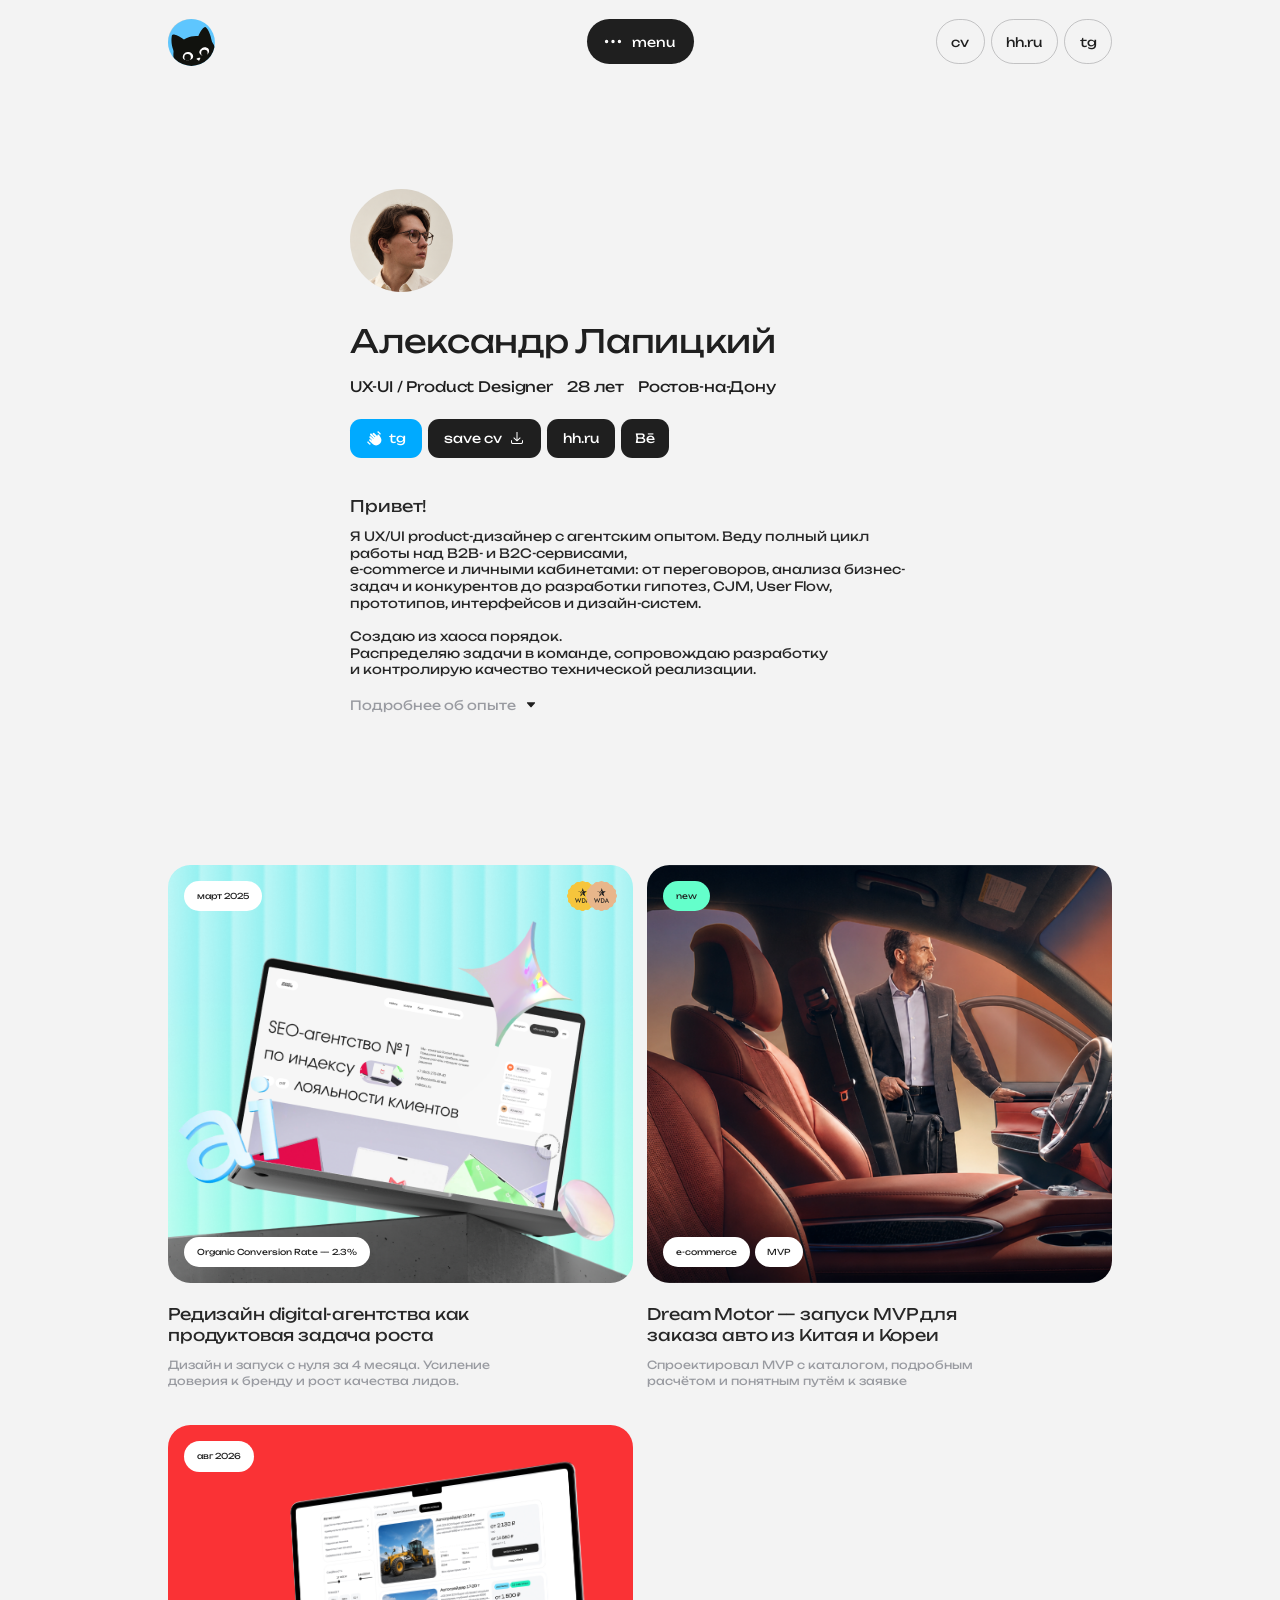
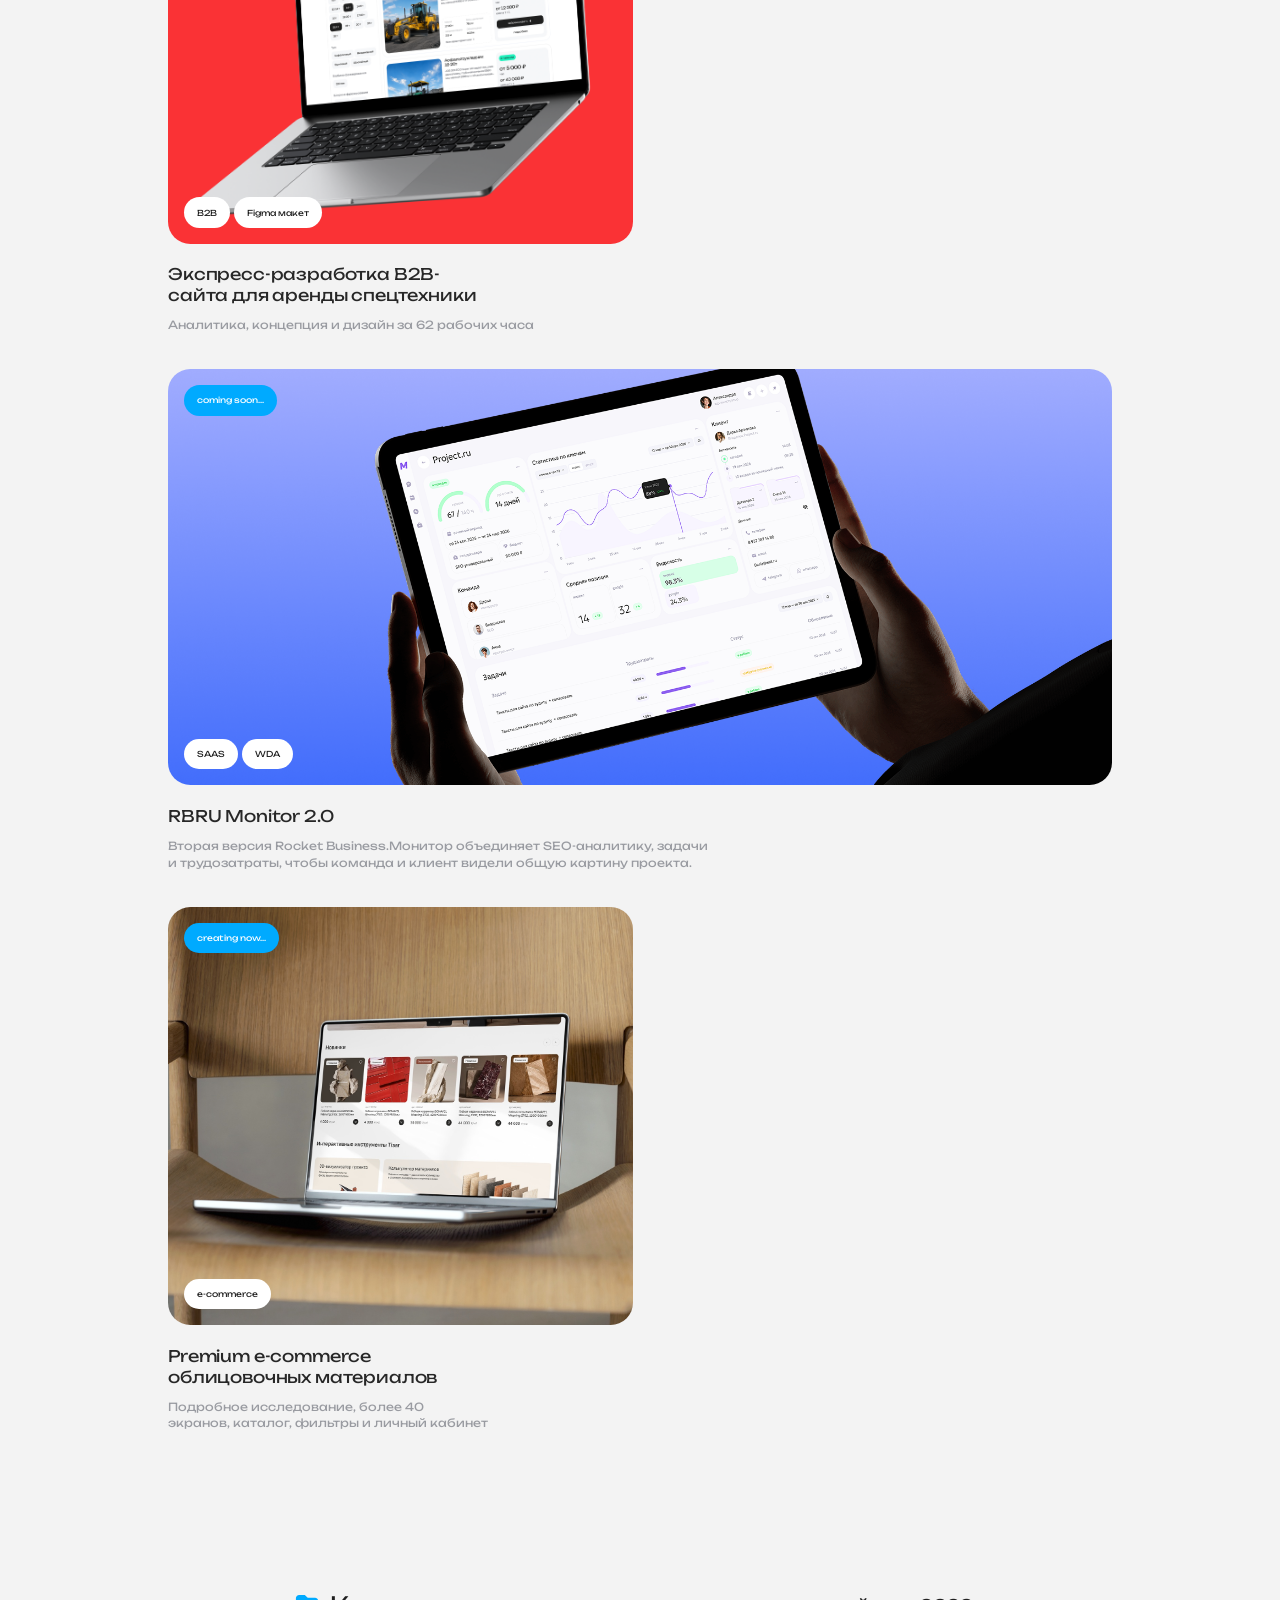
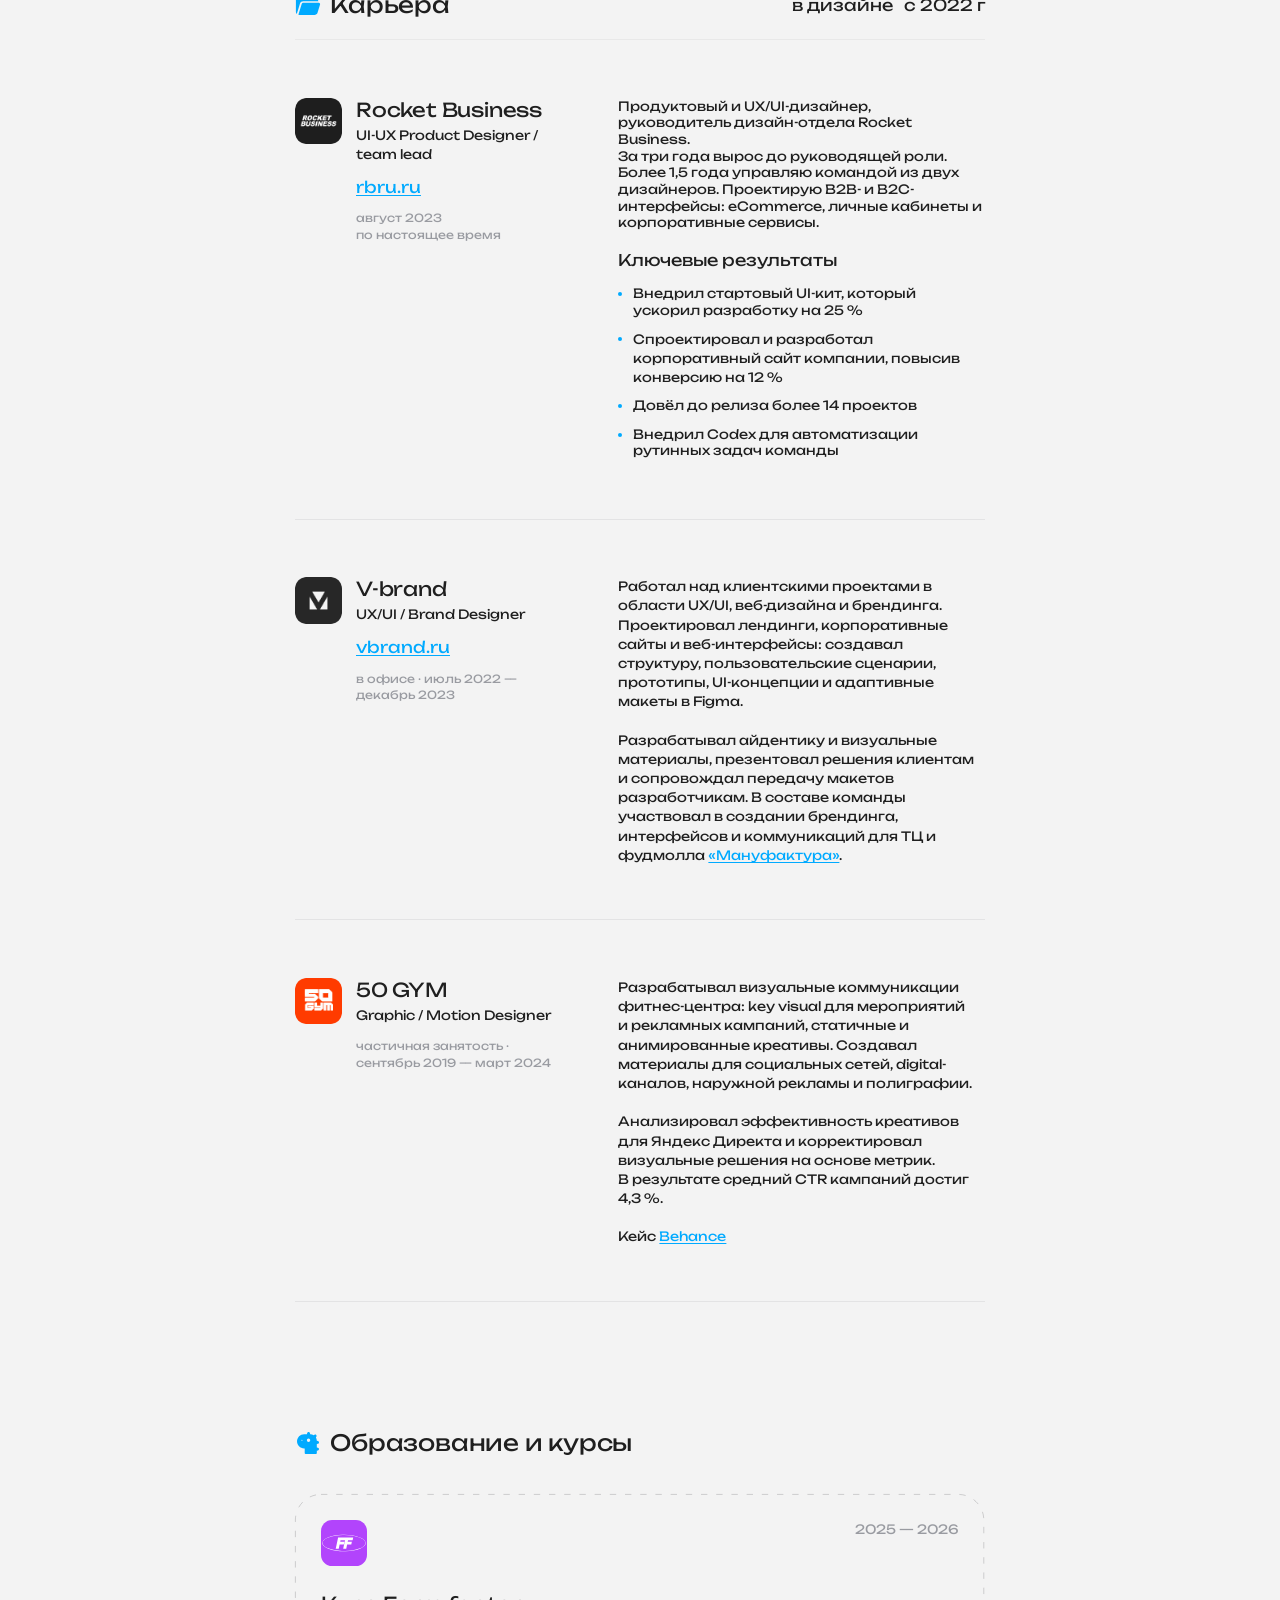
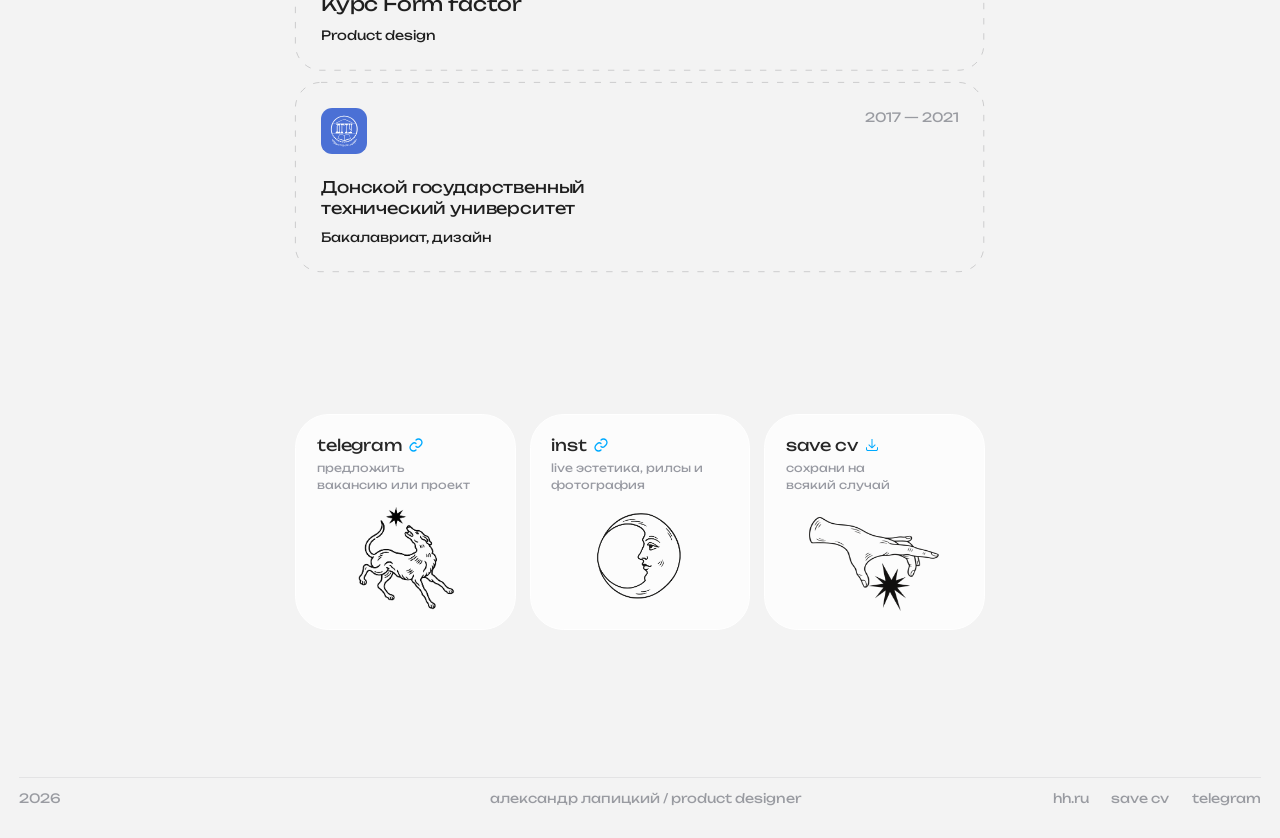
==== index.html @ 018700dd "Publish animated contact illustrations" ====
<!doctype html>
<html lang="ru">
  <head>
    <meta charset="UTF-8" />
    <meta name="viewport" content="width=device-width, initial-scale=1.0" />
    <meta name="robots" content="noindex, nofollow" />
    <link rel="icon" type="image/svg+xml" href="/favicon.svg" />
    <meta name="theme-color" content="#f3f3f3" />
    <meta name="description" content="Александр Лапицкий — UX/UI и Product Designer. Избранные проекты и опыт работы." />
    <title>Александр Лапицкий — Product Designer</title>
    <script>
      (() => {
        // Keep the desktop layout scale stable across browser chrome, display
        // scaling, window modes and navigation. Only the viewport affects it.
        const updateLayoutScale = () => {
          const viewport = window.innerWidth;
          const scale = viewport >= 390 && viewport <= 480
            ? viewport / 390
            : 1 - 0.2 * Math.max(0, Math.min(1, (viewport - 900) / 300));

          document.documentElement.style.setProperty('--portfolio-scale', scale.toFixed(4));
        };

        updateLayoutScale();
        document.addEventListener('DOMContentLoaded', updateLayoutScale, { once: true });
        window.addEventListener('load', updateLayoutScale, { once: true });
        window.addEventListener('resize', updateLayoutScale, { passive: true });
      })();
    </script>
    <script type="module" crossorigin src="/assets/index-C_48VEUi.js"></script>
    <link rel="stylesheet" crossorigin href="/assets/index-Dt4nVPrx.css">
  </head>
  <body>
    <div id="root"></div>
  </body>
</html>
---- assets/index-Dt4nVPrx.css ----
@font-face{font-family:Unbounded;src:url(/fonts/Unbounded-VariableFont_wght.ttf) format("truetype");font-style:normal;font-weight:100 900;font-display:swap}:root{font-family:Unbounded,sans-serif;color:#1f1f1f;background:#f3f3f3;font-synthesis:none;font-weight:400;--page: #f3f3f3;--ink: #1f1f1f;--muted: #999ba1;--blue: #00aaff;--mint: #64ffcb;--line: rgba(153, 155, 161, .18)}*{box-sizing:border-box}html{scroll-behavior:smooth;overflow-x:clip}body{margin:0;width:100%;min-width:320px;overflow-x:clip}#root{position:relative;z-index:1;zoom:var(--portfolio-scale, 1)}#intro-title,#projects,#experience,#education,#contacts{scroll-margin-top:112px}button,a{-webkit-tap-highlight-color:transparent}a{color:inherit}img{display:block}h1,h2,h3,h4,p{margin:0;font-weight:400}.visually-hidden{position:absolute;width:1px;height:1px;padding:0;margin:-1px;overflow:hidden;clip:rect(0,0,0,0);white-space:nowrap;border:0}.container{width:min(1296px,calc(100% - 48px));margin-inline:auto}.narrow{width:min(862px,calc(100% - 48px));margin-inline:auto}.site-header{width:min(1296px,calc(100% - 48px));height:56px;margin:24px auto 0;display:grid;grid-template-columns:1fr auto 1fr;align-items:center;position:sticky;top:24px;z-index:100}.site-header__profile{justify-self:start;position:relative;width:94px;height:56px}.site-header__avatar{display:block;width:94px;height:56px;text-decoration:none}.site-header__identity{position:absolute;top:7px;left:106px;display:flex;flex-direction:column;width:max-content;opacity:0;transform:translate(-8px);pointer-events:none;transition:opacity .28s ease,transform .36s cubic-bezier(.22,1,.36,1)}.site-header__identity span{color:var(--muted);font-size:14px;line-height:1.5}.site-header__identity strong{font-size:16px;font-weight:400;line-height:1.48}.site-header__profile--open .site-header__identity{opacity:1;transform:translate(0);pointer-events:auto}.site-header--scrolled .site-header__identity{opacity:0;transform:translate(-8px);pointer-events:none}.site-header__profile--open .site-header__identity:before{content:"";position:absolute;inset:0 auto 0 -14px;width:14px}.site-header__avatar .avatar-pair__portrait{transform-origin:center;transition:transform .46s cubic-bezier(.22,1,.36,1)}.site-header__avatar .avatar-pair__mascot{z-index:1;transition:transform .46s cubic-bezier(.22,1,.36,1)}.site-header--scrolled .site-header__avatar .avatar-pair__portrait{transform:scale(.84)}@media(min-width:701px){.site-header__profile--open .avatar-pair__portrait{transform:translate(98px)}.site-header--scrolled .site-header__profile--open .avatar-pair__portrait{transform:translate(98px) scale(1)}}.avatar-pair{width:236px;height:142px;position:relative;flex:none}.avatar-pair__portrait,.avatar-pair__mascot{display:block;width:142px;height:142px;position:absolute;top:0;overflow:hidden;border-radius:50%}.avatar-pair__portrait{left:0;background:transparent}.avatar-pair__portrait img{position:absolute;inset:0;display:block;width:100%;height:100%;object-fit:cover;object-position:center 35%}.avatar-pair__mascot{left:94px;background:#5ec6fe}.avatar-pair__cat{position:absolute;width:147px;height:153px;left:-3px;top:6px;animation:cat-rise .9s cubic-bezier(.18,.72,.2,1) both}.avatar-pair--small .avatar-pair__cat{animation-duration:.7s}.mascot__pupil{transform:translate(var(--gaze-x, 0px),var(--gaze-y, 0px))}.mascot__head{transform-box:view-box;transform-origin:50% 78%;transform:translate(var(--head-x, 0px),var(--head-y, 0px)) rotate(var(--head-angle, 0deg))}@keyframes cat-rise{0%{transform:translateY(110%)}to{transform:translateY(0)}}.avatar-pair--small{width:272px;height:160px;transform:scale(.35);transform-origin:left top}.avatar-pair--small .avatar-pair__portrait{width:160px;height:160px}.avatar-pair--small .avatar-pair__portrait img{width:199.42%;height:auto;max-width:none;inset:-12.06% auto auto -46.8%;object-fit:initial}.avatar-pair--small .avatar-pair__mascot{width:168px;height:168px;left:0}.avatar-pair--small .avatar-pair__cat{width:178px;height:185px;left:-4px;top:0}.site-menu{--menu-height-delay: .17s;--menu-height-duration: .43s;position:absolute;top:0;left:calc(50% - 66px);width:var(--menu-width, 133px);height:56px;overflow:hidden;border-radius:28px;background:var(--ink);z-index:2;transition:left .54s cubic-bezier(.4,0,.2,1),width .54s cubic-bezier(.4,0,.2,1),height var(--menu-height-duration) cubic-bezier(.4,0,.2,1) var(--menu-height-delay),border-radius .54s cubic-bezier(.4,0,.2,1)}.click-confetti{position:fixed;inset:0;z-index:1000;overflow:hidden;pointer-events:none}.click-confetti__side{position:absolute;top:0;width:75vh;height:100vh}.click-confetti__side--left{left:-24vh}.click-confetti__side--right{right:-24vh;transform:scaleX(-1)}.click-confetti svg{display:block;width:100%;height:100%;overflow:visible}.site-menu--scrolled:not(.site-menu--open){left:calc(50% - 66px)}.site-menu--open{--menu-height-delay: 0ms;--menu-height-duration: .54s;left:calc(50% - 66px);width:200px;height:261px;border-radius:29px}@media(hover:hover){.site-menu:not(.site-menu--open):hover .site-menu__dots{transform:scale(1.06)}}.site-menu__trigger{height:56px;width:125px;display:flex;align-items:center;justify-content:flex-start;gap:10px;padding:0 18px;border:0;border-radius:inherit;background:transparent;color:#fff;cursor:pointer;font-family:inherit;font-size:16px;line-height:1.48;white-space:nowrap}.site-menu__label{transform:translateY(1px)}.site-menu__mobile-cat{display:none}.site-menu__trigger:focus-visible{outline:2px solid var(--blue);outline-offset:-4px}.site-menu--open .site-menu__trigger:focus-visible{outline:none}.site-menu--open .site-menu__trigger:focus-visible .site-menu__icon{outline:2px solid var(--blue);outline-offset:4px;border-radius:50%}.site-menu__icon{position:relative;width:28px;height:28px;display:grid;place-items:center;flex:none}.site-menu__icon img{position:absolute;transition:opacity .22s ease,transform .36s cubic-bezier(.22,1,.36,1)}.site-menu__dots{width:28px;height:28px}.site-menu__dots--mobile{display:none}.site-menu__close{opacity:0;transform:rotate(-90deg) scale(.5)}.site-menu--open .site-menu__dots{opacity:0;transform:rotate(90deg) scale(.5)}.site-menu--open .site-menu__close{opacity:1;transform:rotate(0) scale(1)}.site-menu--open .site-menu__trigger{width:100%;padding-left:19px}.site-menu__status{position:absolute;top:28px;left:var(--drop-left, 125px);width:var(--drop-width, 1px);height:var(--drop-height, 1px);display:flex;align-items:center;padding:0;overflow:hidden;border:0;border-radius:999px;background:#fff;color:var(--ink);font-family:inherit;font-size:14px;line-height:1.5;white-space:nowrap;opacity:0;transform:translateY(-50%);transition:background-color .24s ease,color .24s ease;pointer-events:none}.site-menu__status-content{position:relative;width:100%;min-width:0;height:100%;display:block;overflow:hidden;opacity:0}.site-menu__status-value{position:absolute;inset:0;display:flex;align-items:center;justify-content:center;transition:transform .42s cubic-bezier(.22,1,.36,1),opacity .25s ease}.site-menu__status-value--up{justify-content:flex-start;gap:1px;padding-left:16px;opacity:0;transform:translateY(115%);transition:transform .44s cubic-bezier(.18,1.24,.32,1),opacity .25s ease}.site-menu__status-value--up img{width:24px;height:24px}.site-menu__status-value--back{justify-content:flex-start;gap:1px;padding-left:14px;opacity:0;transform:translateY(115%);transition:transform .44s cubic-bezier(.18,1.24,.32,1),opacity .25s ease}.site-menu__status-value--back img{width:24px;height:24px;transform:rotate(-90deg)}.site-menu--scrolled .site-menu__status{cursor:pointer;pointer-events:auto}.site-menu--bottom .site-menu__status,.site-menu__status:focus-visible{background:var(--mint)}.site-menu--bottom .site-menu__status-value--percent,.site-menu__status:focus-visible .site-menu__status-value--percent{opacity:0;transform:translateY(-115%)}.site-menu--bottom .site-menu__status-value--up,.site-menu__status:focus-visible .site-menu__status-value--up{opacity:1;transform:translateY(0)}@media(hover:hover){.site-menu--scrolled .site-menu__status:hover{background:var(--mint)}.site-menu--scrolled .site-menu__status:hover .site-menu__status-value--percent{opacity:0;transform:translateY(-115%)}.site-menu--scrolled .site-menu__status:hover .site-menu__status-value--up{opacity:1;transform:translateY(0)}}.site-menu--case.site-menu--bottom:not(.site-menu--open){left:calc(50% - 101px);width:218px}.site-menu--case.site-menu--bottom .site-menu__status{width:89px}@media(min-width:701px){.site-menu--case.site-menu--bottom.site-menu--open{left:calc(50% - 101px);width:218px}}.site-menu--case.site-menu--bottom .site-menu__status-value--up,.site-menu--case.site-menu--bottom .site-menu__status:is(:hover,:focus-visible) .site-menu__status-value--up{opacity:0;transform:translateY(-115%)}.site-menu--case.site-menu--bottom .site-menu__status-value--back{opacity:1;transform:translateY(0)}.site-menu__status:focus-visible{outline:2px solid #fff;outline-offset:-4px}.site-menu__panel{position:absolute;top:64px;left:57px;right:12px;display:grid;gap:14px;color:#fff;opacity:0;transform:translateY(-8px);visibility:hidden;pointer-events:none;transition:opacity .18s ease,transform .24s cubic-bezier(.22,1,.36,1),visibility 0s linear .18s}.site-menu--open .site-menu__panel{opacity:1;transform:translateY(0);visibility:visible;pointer-events:auto;transition-duration:.32s,.44s,0s;transition-delay:.2s,.2s,0ms}.site-menu__panel a{width:100%;text-decoration:none;font-size:12px;line-height:1.4;white-space:nowrap}.site-menu__panel a:hover,.site-menu__panel a:focus-visible{text-decoration:underline;text-underline-offset:3px}.site-menu__panel .site-menu__item{position:relative}.site-menu__item:before{content:"";position:absolute;inset:-7px 0 -7px -47px}.site-menu__item>span:last-child{display:inline-block;transform:translateY(1px);transition:transform .24s cubic-bezier(.22,1,.36,1)}.site-menu__item-icon{position:absolute;top:-1px;left:-29px;width:18px;height:18px;background:var(--muted);-webkit-mask-image:var(--menu-icon);mask-image:var(--menu-icon);-webkit-mask-position:center;mask-position:center;-webkit-mask-size:18px 18px;mask-size:18px 18px;-webkit-mask-repeat:no-repeat;mask-repeat:no-repeat;transition:background-color .24s ease,transform .26s cubic-bezier(.22,1,.36,1)}.site-menu__item--about{--menu-icon: url(/assets/menu-about.svg)}.site-menu__item--projects{--menu-icon: url(/assets/menu-projects.svg)}.site-menu__item--career{--menu-icon: url(/assets/menu-career.svg)}.site-menu__item--education{--menu-icon: url(/assets/menu-education.svg)}.site-menu__item--contacts{--menu-icon: url(/assets/menu-contacts.svg)}.site-menu__panel .site-menu__item:is(:hover,:focus-visible){text-decoration:none}.site-menu__item:is(:hover,:focus-visible)>span:last-child{transform:translate(2px,1px)}.site-menu__item:is(:hover,:focus-visible) .site-menu__item-icon{background:#6cf;transform:translate(2px) scale(1.08)}.site-menu__panel .site-menu__cv{display:flex;align-items:center;gap:6px;margin-top:4px;font-size:14px;line-height:1.5}.site-menu__cv{transition:transform .24s cubic-bezier(.22,1,.36,1)}.site-menu__cv-label{transform:translateY(1px)}.site-menu__cv-icon{width:24px;height:24px;background:#fff;-webkit-mask:url(/assets/header-menu-download.svg) center / 24px 24px no-repeat;mask:url(/assets/header-menu-download.svg) center / 24px 24px no-repeat;transition:background-color .24s ease,transform .26s cubic-bezier(.22,1,.36,1)}.site-menu__panel .site-menu__cv:is(:hover,:focus-visible){text-decoration:none;transform:translateY(-2px)}.site-menu__cv:is(:hover,:focus-visible) .site-menu__cv-icon{background:#6cf;transform:scale(1.06)}.site-header--scrolled .site-header__links>*{background:#f3f3f3db;-webkit-backdrop-filter:blur(12px);backdrop-filter:blur(12px)}.site-header__links{position:absolute;top:0;right:0;display:flex;gap:8px}.site-header__links>*{height:56px;padding:1px 18px 0;display:grid;place-items:center;border:1px solid rgba(138,138,139,.46);border-radius:44px;font-size:16px;line-height:1.48;color:var(--ink);text-decoration:none}.site-header__mobile-info,.site-header__mobile-actions{display:none}.intro{margin-top:48px;padding:120px 24px}.intro__inner{width:724px;max-width:100%;margin-inline:auto}.intro__portrait{position:relative;display:block;width:128px;height:128px;overflow:hidden;border-radius:50%}.intro__portrait-link{position:relative;display:block;width:fit-content;border-radius:50%;text-decoration:none}.intro__portrait-link:focus-visible{outline:2px solid var(--blue);outline-offset:5px}.intro__portrait img{position:absolute;display:block;width:169%;height:auto;max-width:none;left:-35%;top:-5%}.intro__content{margin-top:38px}.intro__identity h1{font-size:40px;line-height:1.2;letter-spacing:-.01em;white-space:nowrap}.intro__meta{margin-top:22px;display:flex;flex-wrap:wrap;gap:18px;font-size:18px;line-height:1.3;letter-spacing:-.01em}.social-buttons{margin-top:28px;display:flex;align-items:center;gap:8px}.social-button{--cat-cutout-color: var(--ink);height:48px;padding:0 20px;display:inline-flex;align-items:center;justify-content:center;gap:8px;border-radius:14px;background:var(--ink);color:#fff;text-decoration:none;font-size:16px;line-height:1.48}.social-button img{width:20px;height:20px}.social-button--blue{--cat-cutout-color: var(--blue);background:var(--blue);color:#fff}.social-button--mascot{position:relative;isolation:isolate;border:0;font-family:inherit;cursor:pointer}.social-button__content{display:inline-flex;align-items:center;justify-content:center;gap:8px}.social-button__download-icon{display:block;width:20px;height:20px;flex:none;background-color:#fff;-webkit-mask:url(/assets/bc88c.svg) center / contain no-repeat;mask:url(/assets/bc88c.svg) center / contain no-repeat;transition:background-color .22s ease,transform .26s cubic-bezier(.22,1,.36,1)}.social-button--cv:is(:hover,:focus-visible) .social-button__download-icon{background-color:var(--blue)}.download-button{--cv-progress: 0;--cv-wave: 6px;--cv-width: 180px;--cv-height: 48px;position:relative;isolation:isolate;overflow:hidden;white-space:nowrap}.download-button--downloading{--cat-cutout-color: var(--blue);background:var(--blue)}.download-button--downloading:before{content:"";position:absolute;inset:-1px;z-index:0;border-radius:inherit;background:var(--ink);clip-path:inset(0 0 0 calc(var(--cv-progress) * 100%));pointer-events:none}.download-button:focus{outline:none}.download-button:focus-visible:not(.download-button--downloading){outline:2px solid var(--blue);outline-offset:3px}.download-button__label{position:relative;z-index:1;display:inline-flex;align-items:center;gap:8px}.download-button__clip{position:absolute;inset:-1px;z-index:2;overflow:hidden;border-radius:inherit;pointer-events:none}.download-button__fill,.download-button__crest{position:absolute;inset:0;display:grid;place-items:center;background:var(--blue);color:#fff}.download-button__fill{clip-path:inset(0 calc((1 - var(--cv-progress)) * (100% + .75 * var(--cv-wave)) - var(--cv-progress) * .25 * var(--cv-wave) - 2px) 0 0)}.download-button__crest{-webkit-mask-image:url("data:image/svg+xml,%3Csvg xmlns='http://www.w3.org/2000/svg' width='20' height='200' viewBox='0 0 20 200' preserveAspectRatio='none'%3E%3Cpath d='M0 0H10C18 8 18 25.3 10 33.3S2 58.7 10 66.7S18 92 10 100S2 125.3 10 133.3S18 158.7 10 166.7S2 192 10 200H0Z'/%3E%3C/svg%3E");mask-image:url("data:image/svg+xml,%3Csvg xmlns='http://www.w3.org/2000/svg' width='20' height='200' viewBox='0 0 20 200' preserveAspectRatio='none'%3E%3Cpath d='M0 0H10C18 8 18 25.3 10 33.3S2 58.7 10 66.7S18 92 10 100S2 125.3 10 133.3S18 158.7 10 166.7S2 192 10 200H0Z'/%3E%3C/svg%3E");-webkit-mask-repeat:repeat-y;mask-repeat:repeat-y;-webkit-mask-size:var(--cv-wave) calc(var(--cv-height) * 2);mask-size:var(--cv-wave) calc(var(--cv-height) * 2);-webkit-mask-position-x:calc(-1 * var(--cv-wave) + var(--cv-progress) * (var(--cv-width) + var(--cv-wave)));mask-position-x:calc(-1 * var(--cv-wave) + var(--cv-progress) * (var(--cv-width) + var(--cv-wave)));-webkit-mask-position-y:calc(-1 * var(--cv-progress) * 1.05 * var(--cv-height));mask-position-y:calc(-1 * var(--cv-progress) * 1.05 * var(--cv-height))}.download-button__label--fill{position:absolute;inset:0;z-index:auto;justify-content:center}.download-button .download-button__clip .social-button__download-icon{background-color:#fff}.download-button--celebrating .social-button__download-icon{opacity:0}.button-burst{--cv-cat-detail-color: var(--cat-cutout-color);position:absolute;right:20px;top:50%;z-index:3;display:block;width:20px;height:20px;color:inherit;opacity:0;visibility:hidden;pointer-events:none;transform:translateY(-50%);transition:opacity 90ms ease,visibility 0s linear 90ms}.download-button--celebrating .button-burst{opacity:1;visibility:visible;transition:opacity 90ms ease}.button-burst__cat{position:absolute;left:50%;top:50%;width:23px;height:24px;opacity:0;transform:translate(-50%,-50%) scale(.4)}.download-button--celebrating .button-burst__cat{animation:cv-cat-pop .47s cubic-bezier(.2,1.25,.36,1) both}.button-burst__spark{position:absolute;left:50%;top:50%;width:10px;height:10px;color:#ff3f9f;opacity:0;transform:translate(-50%,-50%) scale(.2)}.button-burst__spark--top{--spark-x: 0px;--spark-y: -18px;--spark-delay: 0ms}.button-burst__spark--top-right{--spark-x: 12px;--spark-y: -13px;--spark-delay: 13ms}.button-burst__spark--right{--spark-x: 16px;--spark-y: 0px;--spark-delay: 27ms}.button-burst__spark--bottom-right{--spark-x: 12px;--spark-y: 13px;--spark-delay: 40ms}.button-burst__spark--bottom{--spark-x: 0px;--spark-y: 18px;--spark-delay: 54ms}.button-burst__spark--bottom-left{--spark-x: -12px;--spark-y: 13px;--spark-delay: 67ms}.button-burst__spark--left{--spark-x: -16px;--spark-y: 0px;--spark-delay: 81ms}.button-burst__spark--top-left{--spark-x: -12px;--spark-y: -13px;--spark-delay: 94ms}.download-button--celebrating .button-burst__spark{animation:cv-spark-burst 336ms ease-out var(--spark-delay) both}.social-button--mascot .button-burst{left:50%;right:auto;transform:translate(-50%,-50%)}.social-button--mascot.social-button--blue .button-burst{left:var(--mascot-icon-x, 30px)}.social-button--mascot-active .social-button__content{animation:social-button-content .58s both}.social-button--blue.social-button--mascot-active .social-button__content{animation:none}.social-button--blue.social-button--mascot-active .social-button__content img{animation:social-button-content .58s both}.social-button--mascot-active .button-burst{visibility:visible;animation:social-button-burst .58s both}.social-button--mascot-active .button-burst__cat{animation:cv-cat-pop .47s cubic-bezier(.2,1.25,.36,1) both}.social-button--mascot-active .button-burst__spark{animation:cv-spark-burst 336ms ease-out var(--spark-delay) both}@keyframes social-button-content{0%,to{opacity:1}18%,72%{opacity:0}}@keyframes social-button-burst{0%,to{opacity:0}18%,72%{opacity:1}}@keyframes cv-cat-pop{0%{opacity:0;transform:translate(-50%,-30%) scale(.4) rotate(-12deg)}65%{opacity:1;transform:translate(-50%,-53%) scale(1.12) rotate(4deg)}to{opacity:1;transform:translate(-50%,-50%) scale(1) rotate(0)}}@keyframes cv-spark-burst{0%{opacity:0;transform:translate(-50%,-50%) scale(.2) rotate(-30deg)}30%{opacity:1}65%{opacity:1;transform:translate(calc(-50% + var(--spark-x)),calc(-50% + var(--spark-y))) scale(1.2) rotate(25deg)}80%{opacity:1;transform:translate(calc(-50% + var(--spark-x)),calc(-50% + var(--spark-y))) scale(1.1) rotate(35deg)}to{opacity:0;transform:translate(calc(-50% + var(--spark-x)),calc(-50% + var(--spark-y))) scale(.75) rotate(45deg)}}.social-button--muted{--cat-cutout-color: rgba(153,155,161,.12);background:#999ba11f;color:var(--ink)}.social-button--behance{width:60px;padding:0}.social-button__mobile-icon{display:none}.intro__about{margin-top:48px;color:#272727}.intro__about h2{margin-bottom:14px;font-size:20px;line-height:1.3;letter-spacing:-.01em}.intro__about p{font-size:16px;line-height:1.3}.intro__about p+p{margin-top:21px}.intro__experience-link{display:flex;align-items:center;gap:8px;width:fit-content;margin-top:24px;color:var(--muted);font-size:16px;line-height:1.3;text-decoration:none}.intro__experience-link svg{width:20px;height:20px;flex:none;color:var(--ink);transform:rotate(180deg);transition:color .18s ease}.intro__experience-link:hover,.intro__experience-link:focus-visible{color:var(--ink)}.intro__experience-link:hover svg,.intro__experience-link:focus-visible svg{color:var(--blue)}.projects{margin-top:80px;display:grid;grid-template-columns:repeat(3,minmax(0,1fr));column-gap:18px;row-gap:42px}.case-card{min-width:0;position:relative}.case-card__link{position:relative;top:0;display:block;color:inherit;text-decoration:none}.case-card__link[href]{cursor:pointer}.case-card__link[href]:focus-visible{outline:2px solid var(--blue);outline-offset:5px;border-radius:28px}.case-card--wide{grid-column:span 2}.case-card__cover{width:100%;aspect-ratio:420 / 378;position:relative;overflow:hidden;border-radius:28px;isolation:isolate}.case-card--wide .case-card__cover{aspect-ratio:858 / 378}.case-card__media{position:absolute;inset:0}.case-card__image{width:100%;height:100%;object-fit:cover}.case-card--dream .case-card__image{object-position:93% 50%}.case-card--equipment .case-card__image{transform:translate(2%) scale(1.08)}.case-card--commerce .case-card__image{object-fit:cover;object-position:center 55%}.case-card__label,.case-card__tags span{height:38px;padding:0 16px;display:inline-flex;align-items:center;justify-content:center;border-radius:30px;background:#fff;color:var(--ink);white-space:nowrap}.case-card__label{position:absolute;top:20px;left:20px;font-size:10.24px;line-height:1.5}.case-card__label--mint{background:var(--mint)}.case-card__label--blue{background:var(--blue);color:#fff}.case-card__tags{position:absolute;bottom:20px;left:20px;display:flex;gap:6px;max-width:calc(100% - 40px)}.case-card__tags span{min-width:0;max-width:100%;overflow:hidden;padding-top:1px;font-size:10.24px;line-height:1.5;text-overflow:ellipsis}.case-card__awards{position:absolute;top:20px;right:20px;display:flex;align-items:center}.case-card__award{position:relative;display:block;width:38px;height:38px}.case-card__award+.case-card__award{margin-left:-14px}.case-card__award img:first-child{width:38px;height:38px;object-fit:contain}.case-card__award img:last-child{position:absolute;width:19px;height:19px;left:9.5px;top:9.5px}.case-card h3{margin-top:26px;color:#272727;font-size:20px;line-height:1.3;letter-spacing:-.01em;text-wrap:balance}.case-card p{margin-top:14px;color:var(--muted);font-size:14px;line-height:1.5;text-wrap:balance}@media(min-width:1400px){.case-card{height:517px}.case-card--wide{height:498px}.case-card--wide h3,.case-card--wide p{max-width:574px}.case-card--dream p,.case-card--wide p{max-height:42px;overflow:hidden}}.experience{margin-top:200px}.section-heading{display:flex;align-items:center;justify-content:space-between;gap:24px}.section-heading__title{display:flex;align-items:center;gap:12px}.section-heading__icon{display:block;width:32px;height:32px;flex:none;background-color:#0af;-webkit-mask-position:center;mask-position:center;-webkit-mask-size:contain;mask-size:contain;-webkit-mask-repeat:no-repeat;mask-repeat:no-repeat;transition:transform .26s cubic-bezier(.22,1,.36,1)}@media(hover:hover){.section-heading__title:hover .section-heading__icon{transform:translateY(-2px) scale(1.06)}}.section-heading h2{font-size:28px;line-height:1.1;letter-spacing:-.01em}.section-heading__aside{display:flex;gap:14px;font-size:20px;line-height:1.3;white-space:nowrap}.experience .section-heading{padding-bottom:28px;box-shadow:inset 0 -1px var(--line)}.experience-row{display:grid;grid-template-columns:342px minmax(0,458px);gap:62px;margin-top:72px;border-bottom:1px solid var(--line);padding-bottom:68px;transition:transform .26s cubic-bezier(.22,1,.36,1)}.experience-row__summary{display:flex;align-items:flex-start;gap:18px;min-width:0}.experience-row__logo{display:block;width:58px;height:58px;flex:none;border-radius:14px;transition:transform .26s cubic-bezier(.22,1,.36,1)}@media(hover:hover)and (pointer:fine){.experience-row:hover{transform:translateY(-2px)}.experience-row__logo:hover{transform:translateY(-1px) scale(1.03)}}.experience-row:focus-within{transform:translateY(-2px)}.experience-row__summary-text{display:flex;flex-direction:column;align-items:flex-start;gap:16px;min-width:0;max-width:266px}.experience-row__position{display:flex;flex-direction:column;align-items:flex-start;gap:4px}.experience-row__summary h3{font-size:24px;line-height:1.3;letter-spacing:-.01em}.experience-row__summary p{font-size:16px;line-height:1.48}.experience-row__summary a{color:var(--blue);font-size:20px;line-height:1.3;text-decoration:underline;text-underline-offset:2px}.experience-row__summary time{color:var(--muted);font-size:14px;line-height:1.5;font-style:normal}.experience-row__mobile-copy{display:none}.experience-row__description{font-size:16px;line-height:1.48}.experience .section-heading+.experience-row .experience-row__description{line-height:1.3}.experience-row--vbrand .experience-row__description,.experience-row--gym .experience-row__description{line-height:1.5}.experience-row__description p+p{margin-top:24px}.experience-row__no-break{white-space:nowrap}.experience-row__description h4{margin-top:24px;font-size:20px;line-height:1.3}.experience-row__description ul{list-style:none;padding:0;margin:18px 0 0;display:grid;gap:12px}.experience-row__description li{position:relative;padding-left:18px;line-height:1.3}.experience-row__description li:before{content:"";position:absolute;top:.55em;left:0;width:5px;height:5px;border-radius:50%;background:var(--blue)}.experience-row__description a,.text-link{color:var(--blue)}.experience-row__description a{text-decoration:none}.text-link,.experience-row__description a.text-link,.experience-row__description a.experience-row__vbrand-link{text-decoration:underline;text-underline-offset:2px}@media(min-width:701px){.experience-row--rocket .experience-row__description li:nth-child(2){line-height:1.5}.experience-row__vbrand-link{color:var(--blue);text-decoration:underline;text-underline-offset:2px}.experience-row--vbrand .experience-row__description>p:first-child,.experience-row--gym .experience-row__description>p:first-child{text-wrap:balance}.experience-row__description li:nth-child(1){min-height:44px}.experience-row__description li:nth-child(2),.experience-row__description li:nth-child(4){min-height:48px}.experience-row__description li:nth-child(3){min-height:24px}}.education{margin-top:160px}.education__list{margin-top:48px;display:grid;gap:14px}.education-card{position:relative;padding:31px;border:1px solid transparent;border-radius:32px;display:flex;flex-direction:column;align-items:flex-start;gap:32px}.dashed-outline{position:absolute;inset:-1px;width:calc(100% + 2px);height:calc(100% + 2px);overflow:visible;pointer-events:none}.dashed-outline rect{fill:none;stroke:#8a8a8b75;stroke-width:1;stroke-dasharray:8 11;vector-effect:non-scaling-stroke}.education-card--course{min-height:221px}.education-card--university{min-height:238px;gap:28px}.education-card__top{width:100%;display:flex;align-items:flex-start;justify-content:space-between}.education-card__logo{display:block;flex:none}.education-card--course .education-card__logo,.education-card--university .education-card__logo{width:58px;height:58px}.education-card__content{display:flex;flex-direction:column;align-items:flex-start;gap:12px}.education-card h3{font-size:20px;line-height:1.3;letter-spacing:-.01em}.education-card--course h3{font-size:24px}.education-card--university h3{max-width:365px}.education-card p,.education-card time{font-size:16px;line-height:1.48}.education-card time{color:var(--muted);font-style:normal}.contacts{margin-top:177px}.contacts__grid{display:grid;grid-template-columns:repeat(3,minmax(0,1fr));gap:17px}.contact-slot{position:relative;min-width:0;height:270px}.contact-tile{position:relative;overflow:hidden;width:100%;height:100%;padding:24px 26px 32px;display:flex;flex-direction:column;border:2px solid #fff;border-radius:42px;background:#ffffffbf;color:#272727;text-decoration:none;transition:opacity .26s cubic-bezier(.22,1,.36,1),border-radius .26s cubic-bezier(.22,1,.36,1)}.contact-tile--button{font:inherit;text-align:left;cursor:pointer}.contact-tile h3{font-size:20px;line-height:1.3;letter-spacing:-.01em}.contact-tile__copy{position:relative;z-index:1}.contact-tile__heading{display:flex;align-items:center;gap:8px;width:100%}.contact-tile__heading img{display:block;flex:none;width:20px;height:20px}.contact-tile p{margin-top:6px;color:#989aa2;font-size:14px;line-height:1.5}.contact-tile__description--mobile{display:none}.contact-tile__art{position:absolute;display:block;overflow:hidden;pointer-events:none}.contact-tile__art img{position:absolute;display:block;max-width:none;height:auto}.contact-tile__art--telegram,.contact-tile__art--inst{left:0;bottom:-3px;width:100%;aspect-ratio:276 / 166}.contact-tile__art--telegram img{width:100%;left:0;top:-37.69%}.contact-tile__art--inst img{width:79.04%;left:10.48%;top:-22.55%}.contact-tile__art--cv{left:0;bottom:-3px;width:100%;aspect-ratio:276 / 166}.contact-tile__art--cv img{width:100%;height:126.16%;left:0;top:-13%}.contact-tile:focus-visible{outline:2px solid var(--blue);outline-offset:4px}:is(.education-card,.intro__portrait){transition:transform .26s cubic-bezier(.22,1,.36,1)}@media(hover:hover){:is(.education-card,.intro__portrait):hover{transform:translateY(-2px)}.contact-slot:hover .contact-tile{opacity:.95;border-radius:48px}}.footer{width:min(1770px,calc(100% - 48px));margin:120px auto 38px;padding-top:14px;border-top:1px solid var(--line);display:flex;align-items:center;justify-content:space-between;gap:20px;color:var(--muted);font-size:16px;line-height:1.48}.footer--home{margin-top:183px}.footer__year{width:273px;flex:none}.footer>div{display:flex;align-items:center;gap:28px}.footer a{text-decoration:none;transition:color .22s ease}.footer a:is(:hover,:focus-visible){color:var(--blue)}.footer a:focus-visible{outline:2px solid var(--blue);outline-offset:4px}.footer__telegram-short{display:none}@media(min-width:701px)and (max-width:1000px){.footer__year{width:auto}}@media(min-width:701px)and (max-width:760px){.footer{gap:12px;font-size:14px}}.monitor-page{min-height:100vh;display:flex;flex-direction:column}.monitor-main{width:min(862px,calc(100% - 48px));margin:168px auto 0;flex:0 0 auto}.monitor-content{margin-top:38px}.monitor-badge{height:52px;width:fit-content;display:flex;align-items:center;padding:0 22px;border-radius:50px;background:#fff;font-size:14px;line-height:1.5}.monitor-content h1{font-size:32px;line-height:1.2;letter-spacing:-.01em;text-wrap:balance}.premium-page .monitor-content h1{margin-top:32px}.monitor-action{width:fit-content;margin-top:28px}.monitor-context{margin-top:48px;color:#272727}.monitor-context h2{font-size:24px;line-height:1.3;letter-spacing:-.01em}.monitor-context__body{margin-top:22px;font-size:16px;line-height:1.48}.monitor-context__body p{text-wrap:balance}.monitor-context__body p+p{margin-top:24px}.monitor-context__body a{color:var(--blue);text-decoration:underline;text-underline-offset:2px}.case-preview-visual{width:min(1468px,calc(100% - 48px));margin:80px auto 0}.case-preview-visual img{display:block;width:100%;height:auto}.monitor-page .footer{margin-top:120px;margin-bottom:24px}.rbru-page{min-height:100vh}.rbru-mobile-break{display:none}.rbru-intro{width:min(748px,calc(100% - 48px));margin:48px auto 80px;padding-top:120px}.rbru-back{width:fit-content;display:flex;align-items:end;gap:8px;color:var(--muted);font-size:20px;line-height:1.3;letter-spacing:-.01em;text-decoration:none}.rbru-back img{width:20px;height:20px}.rbru-back:hover,.rbru-back:focus-visible{color:var(--ink)}.case-breadcrumb{width:fit-content;display:inline-flex;align-items:center;gap:4px;color:var(--muted);font-size:16px;line-height:1.48;text-decoration:none}.case-breadcrumb__icon{display:block;width:20px;height:20px;flex:none;background:var(--muted);-webkit-mask:url(/assets/case-breadcrumb-arrow.svg) center / 20px 20px no-repeat;mask:url(/assets/case-breadcrumb-arrow.svg) center / 20px 20px no-repeat;transform:rotate(-90.31deg);transition:background-color .18s ease}.case-breadcrumb:hover,.case-breadcrumb:focus-visible{color:var(--ink)}.case-breadcrumb:hover .case-breadcrumb__icon,.case-breadcrumb:focus-visible .case-breadcrumb__icon{background:#0af}.case-breadcrumb:focus-visible{outline:2px solid var(--blue);outline-offset:4px;border-radius:4px}.rbru-intro__content{margin-top:38px}.rbru-intro__meta{display:flex;align-items:center;gap:6px}.rbru-intro__awards{display:flex;align-items:center}.rbru-intro__awards .rbru-award+.rbru-award{margin-left:-22px}.rbru-award{position:relative;display:block;width:52px;height:52px;flex:none}.rbru-award img:first-child{width:52px;height:52px}.rbru-award img:last-child{position:absolute;width:26px;height:26px;left:13px;top:13px}.rbru-intro__meta time{display:grid;place-items:center;height:52px;padding:0 22px;border-radius:50px;background:#fff;font-size:14px;line-height:1.5}.rbru-intro h1{margin-top:32px;max-width:748px;font-size:32px;line-height:1.2;letter-spacing:-.01em}.rbru-intro__links{display:flex;flex-wrap:wrap;gap:8px;margin-top:28px}.rbru-action{height:48px;display:inline-flex;align-items:center;justify-content:center;gap:8px;padding:0 20px;border-radius:14px;background:var(--ink);color:#fff;font-size:16px;line-height:1.48;text-decoration:none;white-space:nowrap}.rbru-action img{width:20px;height:20px}.rbru-action--blue{background:var(--blue)}:is(.site-header__links>*,.site-header__mobile-actions a,.social-button,.rbru-action){transition:transform .26s cubic-bezier(.22,1,.36,1)}:is(.social-button,.rbru-action) img{transition:transform .26s cubic-bezier(.22,1,.36,1)}@media(hover:hover){:is(.site-header__links>*,.site-header__mobile-actions a,.social-button,.rbru-action):hover{transform:translateY(-2px)}:is(.social-button,.rbru-action):hover img{transform:scale(1.06)}.social-button--cv:hover .social-button__download-icon{transform:scale(1.06)}}.rbru-intro__story{display:grid;gap:32px;margin-top:48px}.rbru-text{width:min(748px,calc(100% - 48px));margin-inline:auto;color:#272727}.rbru-intro .rbru-text{width:100%}.rbru-text h2{margin-bottom:22px;font-size:24px;line-height:1.3;letter-spacing:-.01em}.rbru-text__body{font-size:16px;line-height:1.48}.rbru-text__body p+p{margin-top:24px}.rbru-inline-link{color:var(--blue);text-decoration:underline;text-underline-offset:2px}.rbru-content{display:flex;flex-direction:column;align-items:center;gap:80px}.rbru-visual{width:min(1448px,calc(100% - 48px));margin:0;padding:12px;border-radius:52px;background:#fff}.rbru-visual--1{width:min(1468px,calc(100% - 48px))}.rbru-visual__crop{position:relative;width:100%;overflow:hidden;border-radius:46px;aspect-ratio:var(--frame-ratio)}.rbru-visual__crop img{position:absolute;display:block;max-width:none;width:var(--image-width, 100%);height:var(--image-height, 100%);left:var(--image-left, 0);top:var(--image-top, 0)}.rbru-visual--1{--frame-ratio: 1444 / 778.478}.rbru-visual--2{--frame-ratio: 1424 / 1738;--image-width: 101.41%;--image-height: 100.72%;--image-left: -.71%;--image-top: .03%}.rbru-visual--3{--frame-ratio: 1424 / 1765;--image-width: 101.44%;--image-height: 100.58%;--image-left: -.73%;--image-top: .04%}.rbru-visual--4{--frame-ratio: 1424 / 1547;--image-width: 101.55%;--image-height: 100.18%;--image-left: -.74%;--image-top: .35%}.rbru-visual--5{--frame-ratio: 1424 / 2036;--image-width: 101.4%;--image-height: 100.48%;--image-left: -.72%;--image-top: .06%}.rbru-visual--6{--frame-ratio: 1424 / 3661;--image-width: 101.43%;--image-height: 101.67%;--image-left: -.71%;--image-top: -.8%}.rbru-visual--7{--frame-ratio: 1424 / 3182;--image-width: 101.99%;--image-height: 100.3%;--image-left: -1.34%;--image-top: .02%}.rbru-visual--8{--frame-ratio: 1424 / 931;--image-width: 101.65%;--image-height: 112.28%;--image-left: -.75%;--image-top: -1.14%}.rbru-visual--5 .rbru-visual__crop,.rbru-visual--6 .rbru-visual__crop{border-radius:45px}.rbru-metrics__intro{max-width:493px;font-size:16px;line-height:1.48}.rbru-metrics__intro p+p{margin-top:24px}.rbru-metrics__intro span{color:var(--muted)}.rbru-metrics ul,.rbru-awards ul{list-style:none;margin:28px 0 0;padding:0;display:grid;gap:16px}.rbru-metrics li{display:flex;align-items:center;gap:8px;font-size:20px;line-height:1.3;letter-spacing:-.01em}.rbru-metrics li img{width:24px;height:24px;flex:none}.rbru-awards h2{font-size:20px}.rbru-awards ul{gap:18px}.rbru-awards li{font-size:16px;line-height:1.48}.rbru-awards li a{width:fit-content;display:flex;align-items:center;gap:16px;color:inherit;text-decoration:none;transition:color .18s ease}.rbru-awards li a:hover,.rbru-awards li a:focus-visible{color:var(--blue)}.rbru-awards li a:hover span:last-child,.rbru-awards li a:focus-visible span:last-child{text-decoration:underline;text-underline-offset:3px}.rbru-awards li a:focus-visible{outline:2px solid var(--blue);outline-offset:4px;border-radius:4px}.rbru-awards li a span:last-child{max-width:382px}.rbru-page .footer{margin-top:120px}.compass-page{min-height:100vh}.compass-intro{width:min(862px,calc(100% - 48px));margin:48px auto 80px;padding:120px 0 20px}.compass-back{width:fit-content;display:flex;align-items:end;gap:8px;color:var(--muted);font-size:20px;line-height:1.3;letter-spacing:-.01em;text-decoration:none}.compass-back img{width:20px;height:20px}.compass-back:hover,.compass-back:focus-visible{color:var(--ink)}.compass-intro__content{margin-top:38px}.compass-intro h1{font-size:40px;line-height:1.2;letter-spacing:-.01em}.compass-intro__actions{display:flex;flex-wrap:wrap;gap:8px;margin-top:28px}.compass-action{height:48px;display:inline-flex;align-items:center;justify-content:center;gap:8px;padding:0 20px;border-radius:14px;background:var(--ink);color:#fff;font-size:16px;line-height:1.48;text-decoration:none;white-space:nowrap}.compass-action img{width:20px;height:20px}.compass-action--blue{background:var(--blue)}.compass-intro__story{display:grid;gap:32px;margin-top:48px}.compass-text{width:min(862px,calc(100% - 48px));margin-inline:auto;color:#272727}.compass-intro .compass-text{width:100%}.compass-text h2{margin-bottom:22px;font-size:24px;line-height:31px;letter-spacing:-.01em}.compass-text__body{font-size:16px;line-height:24px}.compass-text__body p{text-wrap:balance}.compass-text__body .compass-text__break{margin-top:24px}.compass-text__body a{color:var(--blue);text-decoration:underline;text-underline-offset:2px}.compass-copy--mobile{display:none}.compass-content{display:flex;flex-direction:column;align-items:center;gap:80px}.compass-visual{width:min(1468px,calc(100% - 48px));margin:0}.compass-visual picture,.compass-visual img{display:block;width:100%}.compass-visual img{height:auto}.compass-page .footer{margin-top:120px;margin-bottom:24px}@media(hover:hover){.compass-action:hover{transform:translateY(-2px)}.compass-action:hover img{transform:scale(1.06)}}.compass-action,.compass-action img{transition:transform .26s cubic-bezier(.22,1,.36,1)}.dream-page{min-height:100vh}.dream-intro{width:min(862px,calc(100% - 48px));margin:48px auto 80px;padding:120px 0 20px}.dream-intro__content{margin-top:38px}.dream-intro h1{font-size:32px;line-height:1.2;letter-spacing:-.01em}.dream-action{margin-top:28px}.dream-intro__story{display:grid;gap:32px;margin-top:48px}.dream-text{width:min(862px,calc(100% - 48px));margin-inline:auto;color:#272727}.dream-intro .dream-text{width:100%}.dream-text h2{margin-bottom:22px;font-size:24px;line-height:1.3;letter-spacing:-.01em}.dream-text__body{font-size:16px;line-height:1.48}.dream-text__body p{text-wrap:balance}.dream-text__body p+p{margin-top:24px}.dream-text__body h3{margin-top:22px;font-size:16px;line-height:1.3}.dream-text__body a{color:var(--blue);text-decoration:underline;text-underline-offset:2px}.dream-bullets{display:grid;gap:12px;margin:22px 0 0;padding:0;list-style:none}.dream-bullets li{display:flex;align-items:flex-start;gap:12px;text-wrap:balance}.dream-bullets img{width:6px;height:27px;flex:none}.dream-bullets+p{margin-top:22px}.dream-content{display:flex;flex-direction:column;align-items:center;gap:80px}.dream-visual{width:min(1468px,calc(100% - 48px));margin:0}.dream-visual img{display:block;width:100%;height:auto}.dream-metrics{display:grid;gap:16px;margin:28px 0 0;padding:0;list-style:none}.dream-metrics li{display:flex;align-items:center;gap:8px;font-size:20px;line-height:1.3;letter-spacing:-.01em}.dream-metrics img{width:24px;height:24px;flex:none}.dream-page .footer{margin-top:120px;margin-bottom:24px}.contacts+.footer{margin-top:183px}@media(max-width:700px){.monitor-main{width:calc(100% - 36px);margin-top:44px;flex:0 0 auto}.monitor-content{margin-top:40px}.monitor-badge{height:40px;padding-inline:18px;font-size:12px;line-height:1.4}.monitor-content h1{font-size:20px;line-height:1.3}.premium-page .monitor-content h1{margin-top:28px}.monitor-action{margin-top:22px}.monitor-context{margin-top:32px}.monitor-context h2{font-size:20px;line-height:1.3}.monitor-context__body{margin-top:16px;font-size:12px;line-height:1.4}.monitor-context__body p+p{margin-top:16px}.case-preview-visual{width:calc(100% - 36px);margin-top:64px}.monitor-page .footer{margin-top:64px;margin-bottom:38px}.rbru-intro{width:calc(100% - 36px);margin:44px auto 42px;padding-top:0}.rbru-back{font-size:20px}.rbru-intro__content{margin-top:40px}.rbru-intro__meta time{height:40px;padding-inline:18px}.rbru-intro__meta time{font-size:12px;line-height:1.4}.rbru-intro__meta .rbru-award,.rbru-intro__meta .rbru-award img:first-child{width:40px;height:40px}.rbru-intro__meta .rbru-award img:last-child{width:20px;height:20px;left:10px;top:10px}.rbru-intro__awards .rbru-award+.rbru-award{margin-left:-16px}.rbru-intro h1{margin-top:28px;font-size:20px;line-height:1.3;letter-spacing:-.01em}.rbru-desktop-break{display:none}.rbru-mobile-break{display:inline}.rbru-intro__links{margin-top:22px;gap:4px}.rbru-action{height:40px;padding-inline:16px;font-size:14px;line-height:1.5}.rbru-action img{display:none}.rbru-action--blue img{display:block;width:16px;height:16px}.rbru-intro__story{margin-top:32px;gap:28px}.rbru-text{width:calc(100% - 36px)}.rbru-intro .rbru-text{width:100%}.rbru-text h2{margin-bottom:16px;font-size:20px;line-height:1.3}.rbru-text__body{font-size:12px;line-height:1.4}.rbru-text__body p,.rbru-mobile-segment{text-wrap:balance}.rbru-mobile-segment{display:block}.rbru-mobile-keep{white-space:nowrap}.rbru-text__body p+p{margin-top:16px}.rbru-content{gap:42px}.rbru-visual,.rbru-visual--1{width:calc(100% - 14px);padding:3px;border-radius:14px}.rbru-visual__crop,.rbru-visual--5 .rbru-visual__crop,.rbru-visual--6 .rbru-visual__crop{border-radius:12px}.rbru-metrics__intro{max-width:100%;font-size:12px;line-height:1.4}.rbru-metrics__intro p+p{margin-top:16px}.rbru-metrics ul{gap:12px;margin-top:24px}.rbru-metrics li{align-items:flex-start;font-size:14px;line-height:1.5;letter-spacing:0}.rbru-metrics li img{width:20px;height:20px}.rbru-awards h2{font-size:20px}.rbru-awards li{font-size:14px;line-height:1.5}.rbru-awards .rbru-award,.rbru-awards .rbru-award img:first-child{width:40px;height:40px}.rbru-awards .rbru-award img:last-child{width:20px;height:20px;left:10px;top:10px}.rbru-page .footer{margin-top:64px}.compass-intro{width:calc(100% - 36px);margin:44px auto 42px;padding:0}.compass-intro h1{font-size:20px;line-height:1.3;letter-spacing:-.01em}.compass-intro__content{margin-top:38px}.compass-intro__actions{margin-top:22px;gap:4px}.compass-action{height:40px;padding-inline:16px;font-size:14px;line-height:1.5}.compass-action img{display:none}.compass-intro__story{margin-top:32px;gap:28px}.compass-text{width:calc(100% - 36px)}.compass-intro .compass-text{width:100%}.compass-text h2{margin-bottom:16px;font-size:20px;line-height:26px}.compass-text__body{font-size:12px;line-height:1.4}.compass-text__body .compass-text__break{margin-top:16px}.compass-copy--desktop{display:none}.compass-copy--mobile{display:block}.compass-content{gap:42px}.compass-content .compass-text--concept+.compass-text--catalog,.compass-content .compass-text--system+.compass-text--result{margin-top:-14px}.compass-visual{width:calc(100% - 14px)}.compass-page .footer{margin-top:120px;margin-bottom:88px}.dream-intro{width:calc(100% - 36px);margin:44px auto 42px;padding:0}.dream-intro__content{margin-top:38px}.dream-intro h1{font-size:20px;line-height:1.3}.dream-desktop-break{display:none}.dream-action{height:40px;margin-top:22px;padding-inline:16px;font-size:14px;line-height:1.5}.dream-action img{display:none}.dream-intro__story{margin-top:32px;gap:28px}.dream-text{width:calc(100% - 36px)}.dream-intro .dream-text{width:100%}.dream-text h2{margin-bottom:16px;font-size:20px;line-height:1.3}.dream-text__body{font-size:12px;line-height:1.4}.dream-text__body p+p{margin-top:16px}.dream-text__body h3{margin-top:16px;font-size:14px}.dream-bullets{gap:12px;margin-top:16px}.dream-bullets li{gap:10px}.dream-bullets img{width:5px;height:20px}.dream-bullets+p{margin-top:16px}.dream-content{gap:42px}.dream-visual{width:calc(100% - 14px)}.dream-metrics{gap:12px;margin-top:24px}.dream-metrics li{align-items:flex-start;font-size:14px;line-height:1.5;letter-spacing:0}.dream-metrics img{width:20px;height:20px}.dream-page .footer{margin-top:64px;margin-bottom:88px}.contacts+.footer{margin-top:100px}}@media(max-width:1399px)and (min-width:701px){.site-header,.container{width:min(1180px,calc(100% - 48px))}.projects{grid-template-columns:repeat(2,minmax(0,1fr));gap:44px 18px}.case-card--wide{grid-column:span 2}.case-card__cover{aspect-ratio:420 / 378}.case-card--wide .case-card__cover{aspect-ratio:858 / 378}.intro{padding-block:clamp(80px,8.5vw,120px)}}@media(max-width:900px)and (min-width:701px){.intro__inner{width:min(724px,calc(100% - 32px))}.intro__identity h1{font-size:clamp(30px,4vw,40px)}.intro__meta{font-size:16px}.experience-row{grid-template-columns:minmax(0,42%) minmax(0,1fr);gap:24px}.section-heading h2{font-size:24px}.section-heading__aside{font-size:16px}}@media(max-width:700px){.container,.narrow{width:min(354px,calc(100% - 36px))}.site-header{position:relative;top:auto;width:100%;height:74px;margin:0;padding:18px;display:flex;align-items:flex-start;justify-content:space-between;background:var(--page)}.site-header__profile{display:none}.site-header__mobile-info{display:flex;flex-direction:column;flex:1 1 auto;min-width:0;font-size:12px;line-height:1.4;white-space:nowrap}.site-header__mobile-info span{color:var(--muted)}.site-header__mobile-info strong{color:var(--ink);font-weight:400}.site-header__mobile-actions{display:flex;gap:4px;flex:none}.site-header__mobile-actions a{display:grid;place-items:center;width:42px;height:38px;border:1px solid rgba(138,138,139,.46);border-radius:30px;color:var(--ink);font-size:12px;line-height:1.4;text-decoration:none}.avatar-pair--small{transform:scale(.2375)}.avatar-pair__mascot{background:#5ec6fe}.site-header__links{display:none}.site-menu{position:fixed;top:auto;right:auto;bottom:calc(24px + env(safe-area-inset-bottom,0px) + var(--menu-footer-lift, 0px));left:50%;width:var(--menu-width, 148px);height:54px;border-radius:27px;transform:translate(-50%);transform-origin:left bottom;scale:.85}.site-menu--scrolled:not(.site-menu--open){left:50%}.site-menu--bottom:not(.site-menu--open){left:50%;width:230px}.site-menu--case.site-menu--bottom:not(.site-menu--open){left:50%;width:244px}.site-menu--open{top:auto;right:auto;bottom:calc(24px + env(safe-area-inset-bottom,0px) + var(--menu-footer-lift, 0px));left:50%;width:213px;height:303px;border-radius:34px 28px 34px 34px}.site-menu--bottom.site-menu--open{width:230px}.site-menu--case.site-menu--bottom.site-menu--open{width:244px}.site-menu__trigger,.site-menu--scrolled:not(.site-menu--open) .site-menu__trigger{position:absolute;top:5px;bottom:auto;left:5px;width:138px;height:44px;padding:0;justify-content:flex-start;gap:0;border-radius:35px}.site-menu__mobile-cat{position:relative;inset:auto;display:block;width:44px;height:44px;flex:0 0 44px;overflow:hidden;border-radius:50%;background:#6cf}.site-menu__mobile-cat .avatar-pair__cat{position:absolute;top:0;left:-1.36px;width:47px;height:49px;animation:none}.site-menu__mobile-cat .mascot__pupil{animation:mobile-cat-gaze 9s ease-in-out infinite}.site-menu__icon{display:grid;width:21px;height:21px;margin-left:10px;flex:none}.site-menu__dots--desktop{display:none}.site-menu__dots--mobile{display:block;width:21px;height:21px}.site-menu__label{display:block;margin-left:5px;font-size:14px;line-height:1.4;text-transform:lowercase;transform:none}.site-menu--open .site-menu__trigger,.site-menu--open.site-menu--scrolled .site-menu__trigger{top:5px;bottom:auto;width:158px;padding:0;background:transparent}.site-menu--open .site-menu__icon{width:21px;height:21px;margin-left:10px}.site-menu--open .site-menu__label{display:block;margin-left:5px}.site-menu__panel{top:75px;left:68px;gap:16px}.site-menu__panel a{font-size:14px}.site-menu__item-icon{left:-34px;width:21px;height:21px;-webkit-mask-size:21px 21px;mask-size:21px 21px}.site-menu__item:before{left:-56px}.site-menu__panel .site-menu__cv{font-size:16px}.site-menu__status{top:27px;left:var(--drop-left, 141px);font-size:14px;line-height:1.4}.site-menu--near-bottom .site-menu__status{transition:left .54s cubic-bezier(.4,0,.2,1),width .54s cubic-bezier(.4,0,.2,1),background-color .24s ease,color .24s ease}.site-menu--bottom .site-menu__status{left:148px;width:77px}.site-menu--case.site-menu--bottom .site-menu__status{width:92px}.site-menu__status-value--percent{transition:transform .28s cubic-bezier(.4,0,.2,1),opacity .14s ease .15s}.site-menu__status-value--up,.site-menu__status-value--back{transition:transform .28s cubic-bezier(.4,0,.2,1),opacity .14s ease}.site-menu--bottom .site-menu__status-value--percent{transition-delay:0ms,0ms}.site-menu--bottom .site-menu__status-value--up,.site-menu--bottom .site-menu__status-value--back{transition-delay:.15s,.15s}.site-menu__status-value--up{padding-left:18px}.site-menu__status-value--back{padding-left:16px}.site-menu__status-value--up img,.site-menu__status-value--back img{width:28px;height:28px}.intro{margin-top:95px;padding:0 18px}.intro__inner{width:100%}.intro__portrait{width:128px;height:128px;margin-inline:auto}.intro__portrait-link{margin-inline:auto}.intro__content{margin-top:38px}.intro__identity{text-align:center}.intro__identity h1{font-size:24px;line-height:1.3;letter-spacing:-.01em}.intro__meta{margin-top:14px;justify-content:center;column-gap:12px;row-gap:2px;font-size:16px;line-height:1.48;letter-spacing:0}.intro__meta span:first-child{white-space:nowrap}.social-buttons{margin-top:32px;display:grid;grid-template-columns:82fr 127fr 78fr 55fr;gap:4px}.social-button{width:100%;min-width:0;height:40px;padding:0 16px;gap:6px;font-size:14px;line-height:1.5}.social-button__content{gap:6px}.download-button{min-width:0}.social-button img,.social-button__download-icon{width:16px;height:16px}.download-button .button-burst{right:16px;width:16px;height:16px}.button-burst__cat{width:19px;height:20px}.button-burst__spark{width:8px;height:8px}.button-burst__spark--top{--spark-y: -15px}.button-burst__spark--top-right{--spark-x: 9px;--spark-y: -10px}.button-burst__spark--right{--spark-x: 12px}.button-burst__spark--bottom-right{--spark-x: 9px;--spark-y: 10px}.button-burst__spark--bottom{--spark-y: 15px}.button-burst__spark--bottom-left{--spark-x: -9px;--spark-y: 10px}.button-burst__spark--left{--spark-x: -12px}.button-burst__spark--top-left{--spark-x: -9px;--spark-y: -10px}.social-button--behance{width:100%;padding:0}.social-button__desktop-icon{display:none}.social-button__mobile-icon{display:block}.intro__about{width:100%;margin:32px auto 0}.intro__about h2{font-size:20px;line-height:1.3;margin-bottom:14px}.intro__about p{font-size:14px;line-height:1.5;text-wrap:balance}.intro__about p+p{margin-top:21px}.intro__mobile-paragraph{display:block;margin-top:21px}.intro__desktop-break{display:none}.intro__experience-link{margin:28px auto 0;font-size:14px;line-height:1.5}.intro__experience-link svg{width:16px;height:16px}.projects{margin:112px auto 0;grid-template-columns:1fr;gap:58px}.case-card--wide{grid-column:span 1}.case-card__cover,.case-card--wide .case-card__cover{aspect-ratio:353 / 257;border-radius:28px}.case-card__label,.case-card__tags span{height:28px;padding-inline:12px;font-size:8px;line-height:1.4}.case-card__label{top:14px;left:14px}.case-card__tags{left:14px;bottom:17px;gap:4px;max-width:calc(100% - 28px)}.case-card__tags span{padding-top:1px}.case-card__awards{top:14px;right:14px}.case-card__award,.case-card__award img:first-child{width:28px;height:28px}.case-card__award+.case-card__award{margin-left:-10px}.case-card__award img:last-child{width:14px;height:14px;left:7px;top:7px}.case-card__image{object-position:center}.case-card--equipment .case-card__image{transform:none}.case-card--commerce .case-card__image{object-fit:cover}.case-card h3{margin-top:14px;padding-left:8px;font-size:16px;line-height:1.48;letter-spacing:0}.case-card--rocket h3{font-size:16px;line-height:1.48;letter-spacing:0;text-wrap:balance}.case-card p{margin-top:8px;padding-left:8px;font-size:12px;line-height:1.4}.experience{margin-top:112px}.section-heading{display:block}.section-heading__title{gap:8px}.section-heading__icon{width:24px;height:24px}.section-heading h2{font-size:20px;line-height:1.3}.section-heading__aside{margin-top:14px;gap:14px;font-size:20px;line-height:1.3}.experience .section-heading{display:flex;align-items:flex-start;justify-content:space-between;gap:8px}.experience .section-heading__aside{margin-top:2px;gap:4px;font-size:14px;line-height:1.5}.experience .section-heading{padding-bottom:28px}.experience-row{display:block;margin-top:0;padding-block:42px 26px}.experience-row--rocket,.experience-row--gym{padding-bottom:30px}.experience-row__summary{gap:12px}.experience-row__logo{width:52px;height:52px}.experience-row__summary-text{flex:1;max-width:none;gap:6px}.experience-row__position{gap:6px}.experience-row__summary h3{font-size:20px;line-height:1.3}.experience-row__summary p,.experience-row__summary a{font-size:16px;line-height:1.48}.experience-row__summary time{font-size:14px;line-height:1.5}.experience-row__desktop-copy{display:none}.experience-row__mobile-copy{display:inline}.experience-row__description{margin-top:24px;font-size:14px;line-height:1.5}.experience-row__description p{text-wrap:balance}.experience .section-heading+.experience-row .experience-row__description{line-height:1.5}.experience-row__mobile-keep{white-space:nowrap}.experience-row__desktop-break{display:none}.experience-row__description p+p{margin-top:16px}.experience-row__description h4{margin-top:24px;font-size:16px;line-height:1.48}.experience-row__description ul{margin-top:18px;gap:12px}.experience-row__description li{line-height:1.5}.education{margin-top:74px;padding-bottom:24px}.education .section-heading__icon{width:22px;height:22px}.education__list{margin-top:24px;gap:12px}.education-card,.education-card--university{min-height:0;padding:24px;gap:20px;border-radius:24px}.education-card--course .education-card__logo,.education-card--university .education-card__logo{width:52px;height:52px}.dashed-outline rect{rx:24px}.education-card__content{gap:8px}.education-card h3{font-size:16px;line-height:1.48;letter-spacing:0}.education-card--course h3{font-size:20px;line-height:1.3;letter-spacing:-.01em}.education-card p{font-size:14px;line-height:1.5}.education-card time{font-size:12px;line-height:1.4}.contacts{margin-top:74px}.contacts__grid{grid-template-columns:repeat(2,minmax(0,1fr));gap:8px}.contact-slot{height:168px}.contact-tile{padding:20px 18px;border:2px solid #fff;border-radius:28px;box-shadow:none}.contact-slot:not(:nth-child(3)) .contact-tile__copy{width:137px;max-width:calc(100% + 4px)}.contact-tile__heading{gap:6px}.contact-tile__heading img{width:16px;height:16px}.contact-tile__desktop-break{display:none}.contact-slot:nth-child(3){grid-column:1 / -1}.contact-slot:nth-child(3) .contact-tile{border-radius:32px}.contact-tile h3{font-size:14px;line-height:1.5;letter-spacing:0}.contact-tile p{margin-top:4px;font-size:10px;line-height:1.4}.contact-tile__description--desktop{display:none}.contact-tile__description--mobile{display:inline}.contact-tile__art--telegram,.contact-tile__art--inst{left:0;top:73px;bottom:auto;width:100%;aspect-ratio:173 / 98}.contact-tile__art--telegram img{left:1.24%;top:-30.98%;width:97.52%;height:162.14%}.contact-tile__art--inst img{left:11.25%;top:-18.42%;width:77.03%;height:128.07%}.contact-slot:nth-child(3) .contact-tile__copy{width:100%;height:100%;display:flex;flex-direction:column;justify-content:space-between}.contact-slot:nth-child(3) .contact-tile p{margin-top:0}.contact-tile__art--cv{inset:0 auto auto 41.95%;width:61.59%;height:110.3%;aspect-ratio:auto;overflow:visible}.contact-tile__art--cv img{top:0;height:auto}.footer{width:100%;margin:103px auto 38px;padding:16px 18px 0;gap:14px;font-size:12px;line-height:1.4;white-space:nowrap}.footer__year{width:auto}.footer--home{margin-top:100px}.footer,.monitor-page .footer,.compass-page .footer,.rbru-page .footer,.dream-page .footer{margin-bottom:18px}.footer__name span,.footer__cv,.footer__telegram-label{display:none}.footer__telegram-short{display:inline}.footer>div{gap:12px}}@media(min-width:390px)and (max-width:480px){#root{width:390px;margin-inline:auto}}@keyframes mobile-cat-gaze{0%,12%,to{transform:translate(-3px,-4px)}30%,42%{transform:translate(5px,-5px)}60%,70%{transform:translate(1px,-4px)}86%,94%{transform:translate(-5px,-3px)}}@media(max-width:389px){.contact-tile__art--telegram,.contact-tile__art--inst{left:10px;top:88px;width:calc(100% - 20px)}}@media(max-width:370px){.intro__identity h1{font-size:21px}.intro__meta{font-size:14px}.social-button{padding-inline:10px;font-size:13px}.experience .section-heading h2{font-size:18px}.experience .section-heading__aside{font-size:12px;line-height:1.4}.case-card__tags{flex-wrap:wrap}.case-card__tags span{padding-inline:10px}.footer{gap:8px}}@media(min-width:701px)and (max-width:999px){.projects{grid-template-columns:repeat(2,minmax(0,1fr));column-gap:18px;row-gap:44px}.case-card--wide{grid-column:span 1}.case-card--wide .case-card__cover{aspect-ratio:420 / 378}}@media(max-width:700px){.intro__identity h1{font-size:19.8px}.intro__meta,.social-button,.experience-row__summary p,.experience-row__summary a,.experience-row__description h4,.site-menu__panel .site-menu__cv{font-size:12px}.intro__about h2,.section-heading h2,.section-heading__aside,.experience-row__summary h3,.education-card--course h3,.rbru-back{font-size:15px}.monitor-content h1,.monitor-context h2,.rbru-intro h1,.rbru-text h2,.rbru-awards h2,.compass-intro h1,.compass-text h2,.dream-intro h1,.dream-text h2{font-size:17.25px}.dream-text__body h3{font-size:13.8px}.case-card h3,.case-card--rocket h3{font-size:14.3px}.intro__about p,.intro__experience-link,.experience .section-heading__aside,.experience-row__summary time,.experience-row__description,.education-card p,.rbru-action,.rbru-metrics li,.rbru-awards li,.compass-action,.dream-action,.dream-metrics li,.site-menu__label,.site-menu__panel a,.site-menu__status{font-size:12px}.compass-text h2{line-height:1.3}.education-card h3,.education-card--course h3{font-size:14px}.education-card time{font-size:11px}.contact-tile h3{font-size:12px}}@media(prefers-reduced-motion:reduce){html{scroll-behavior:auto}.avatar-pair__cat{animation:none}.mascot__pupil{transition:none}.site-menu__mobile-cat .mascot__pupil{animation:none;transform:translateY(-4px)}.site-header__identity,.site-header__avatar .avatar-pair__portrait,.site-header__avatar .avatar-pair__mascot,.site-menu,.site-menu__icon img,.site-menu__status,.site-menu__status-content,.site-menu__status-value,.site-menu__panel{transition-duration:.01ms;transition-delay:0ms}.site-menu:not(.site-menu--open):hover .site-menu__dots{transform:none}.download-button__crest{display:none}.button-burst{transition:none}.download-button--celebrating .button-burst__cat{animation:none;opacity:1;transform:translate(-50%,-50%)}.download-button--celebrating .button-burst__spark,.social-button--mascot-active .social-button__content,.social-button--blue.social-button--mascot-active .social-button__content img,.social-button--mascot-active .button-burst,.social-button--mascot-active .button-burst__cat,.social-button--mascot-active .button-burst__spark{animation:none}.social-button--mascot-active .button-burst{visibility:hidden}.section-heading__icon{transition-duration:.01ms}.section-heading__title:hover .section-heading__icon{transform:none}:is(.education-card,.contact-tile,.intro__portrait,.experience-row,.experience-row__logo){transition-duration:.01ms}:is(.education-card,.intro__portrait):hover{transform:none}.experience-row:is(:hover,:focus-within),.experience-row__logo:hover{transform:none}:is(.site-header__links>*,.site-header__mobile-actions a,.social-button,.rbru-action),:is(.social-button,.rbru-action) img,.social-button__download-icon{transition-duration:.01ms}:is(.site-header__links>*,.site-header__mobile-actions a,.social-button,.rbru-action):hover,:is(.social-button,.rbru-action):hover img,.social-button--cv:hover .social-button__download-icon{transform:none}.compass-action,.compass-action img{transition-duration:.01ms}.compass-action:hover,.compass-action:hover img{transform:none}}
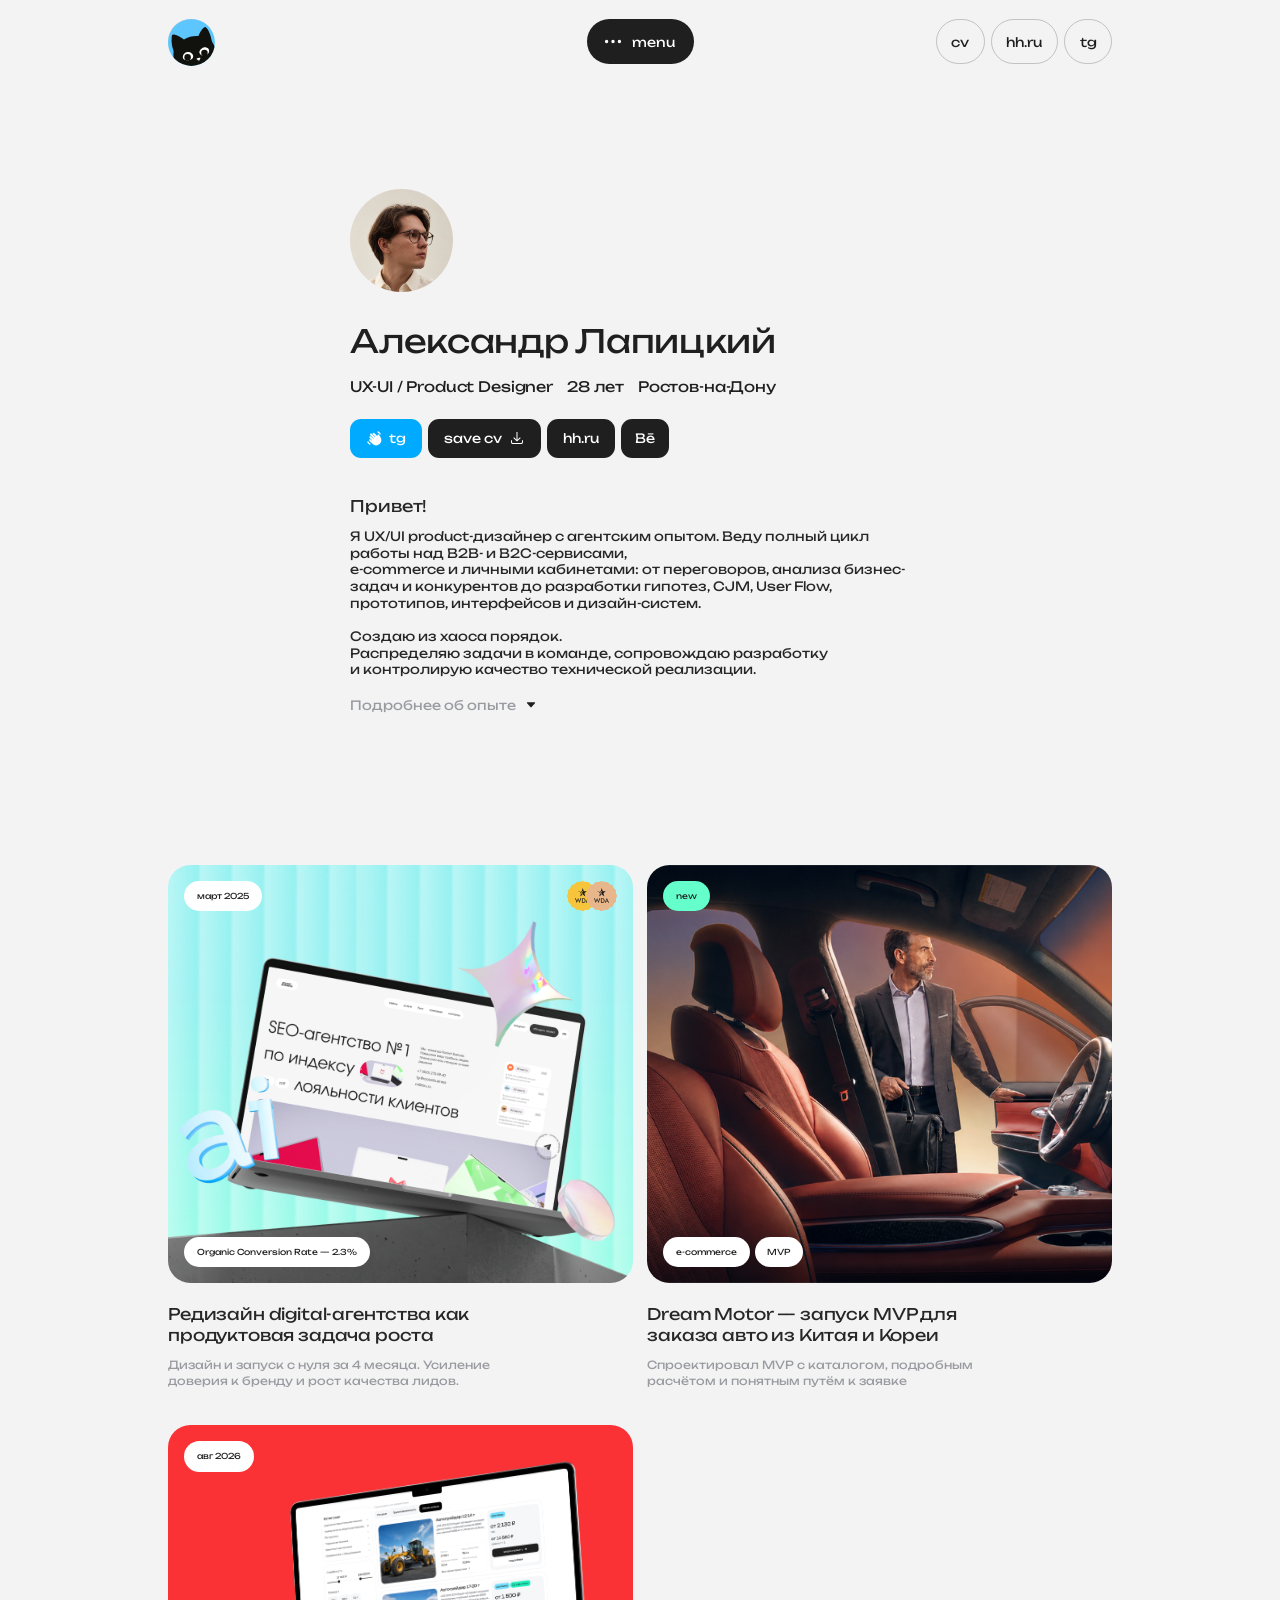
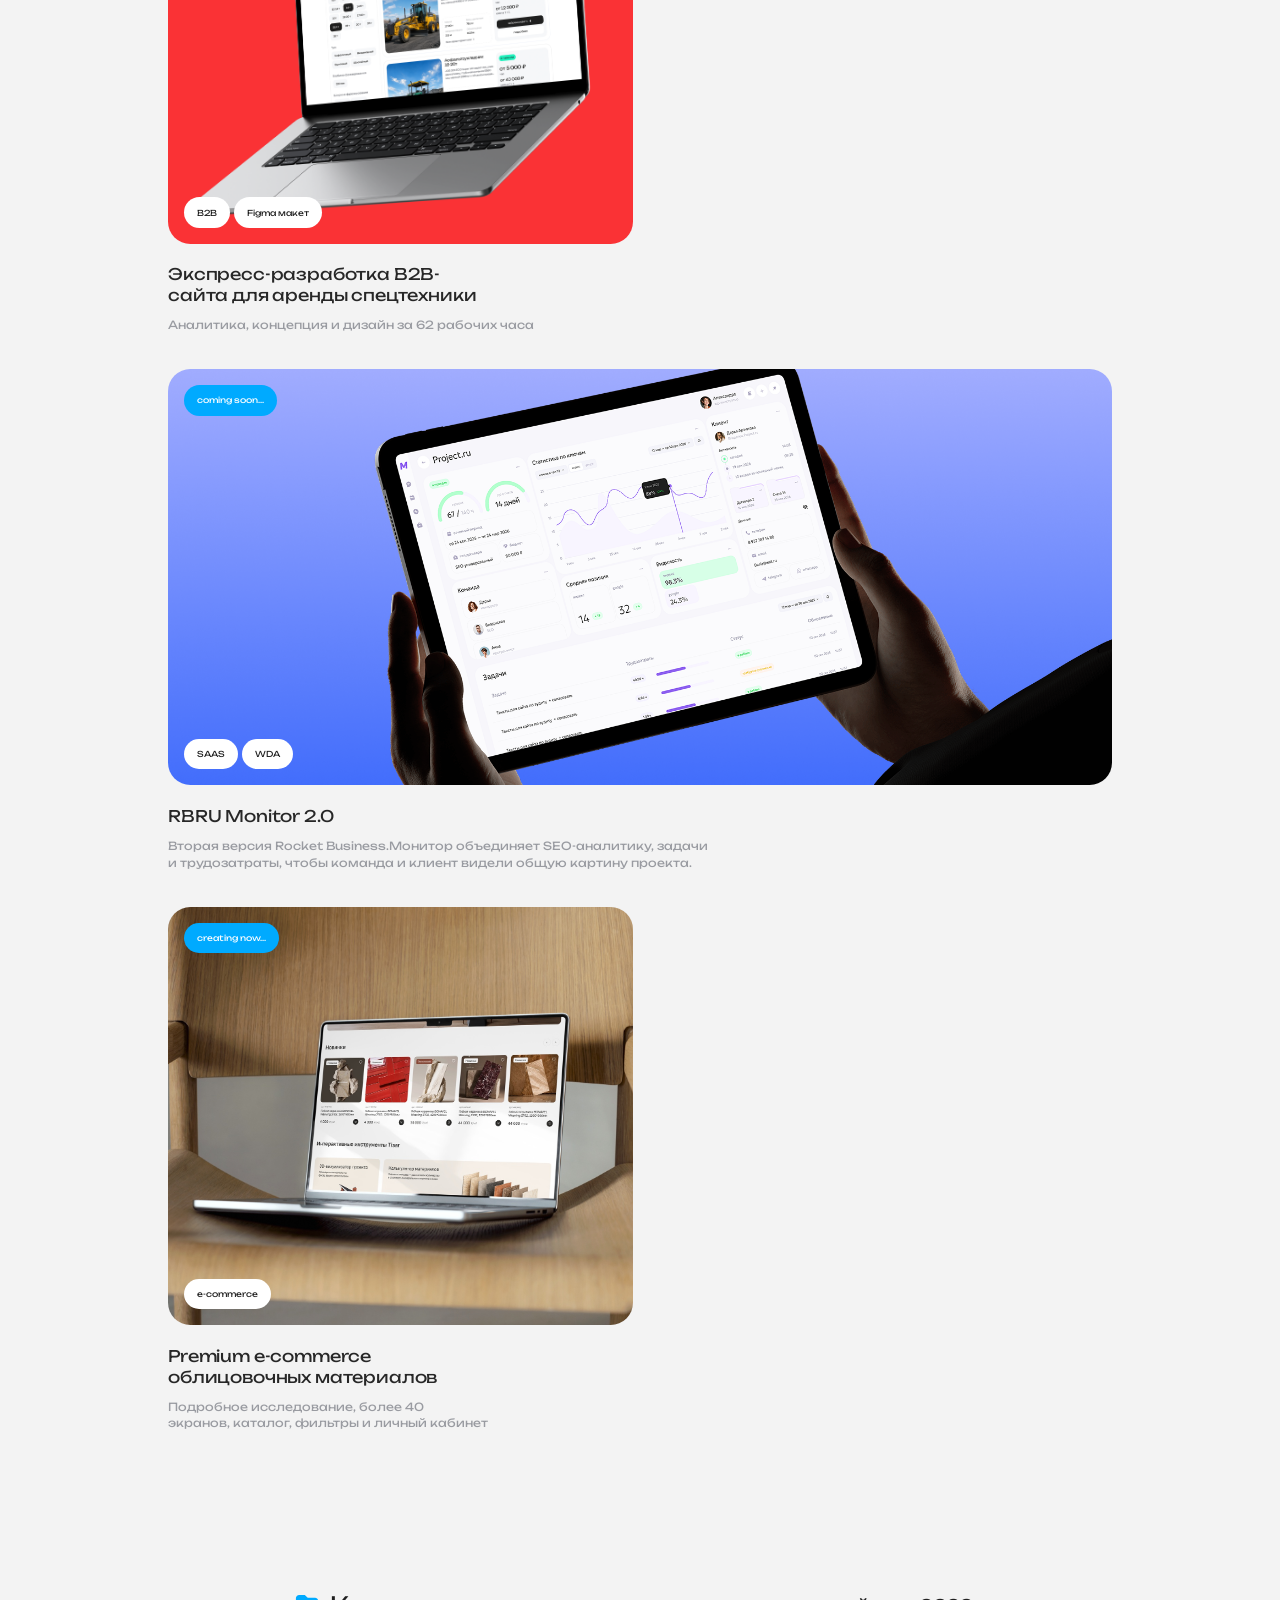
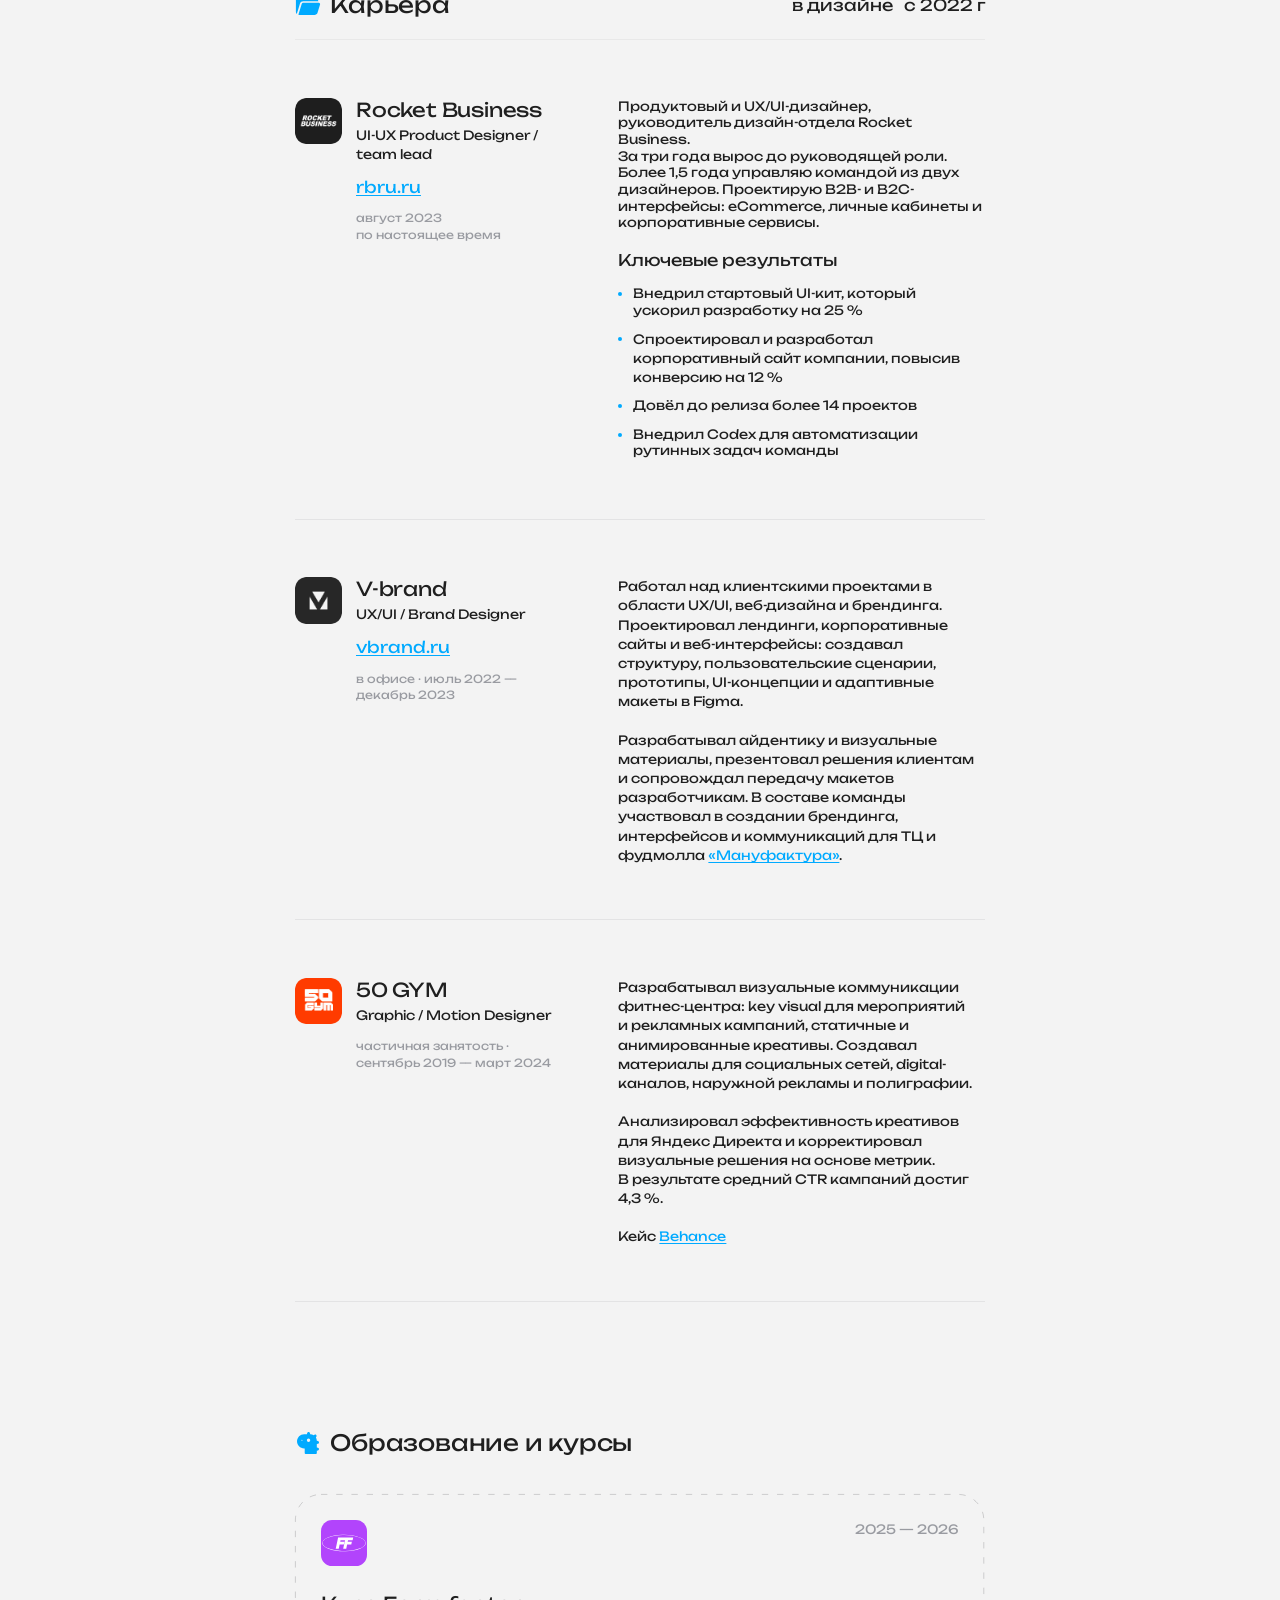
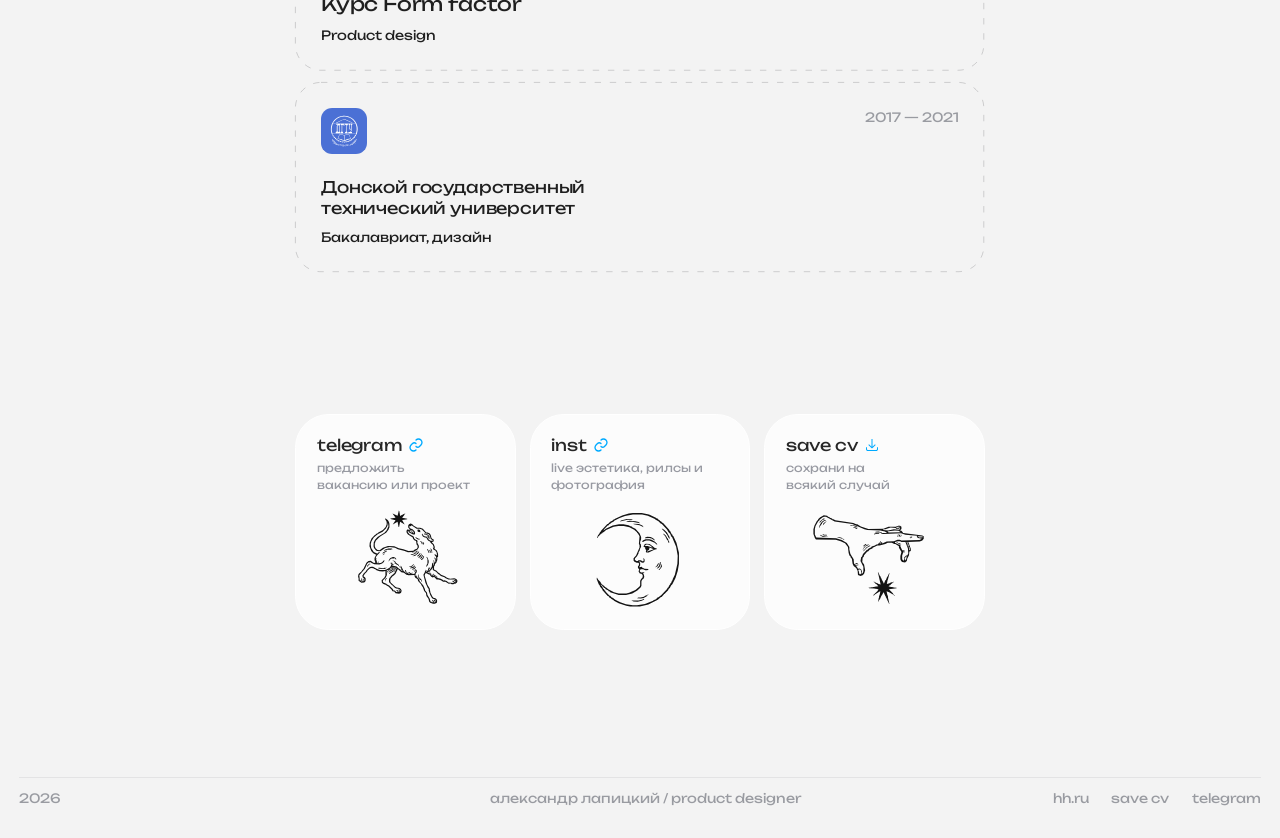
==== commit bc37afe5: "Use SVG stills for contact previews" ====
--- a/index.html
+++ b/index.html
@@ -27,7 +27,7 @@
         window.addEventListener('resize', updateLayoutScale, { passive: true });
       })();
     </script>
-    <script type="module" crossorigin src="/assets/index-C_48VEUi.js"></script>
+    <script type="module" crossorigin src="/assets/index-BeasqJtt.js"></script>
     <link rel="stylesheet" crossorigin href="/assets/index-Dt4nVPrx.css">
   </head>
   <body>
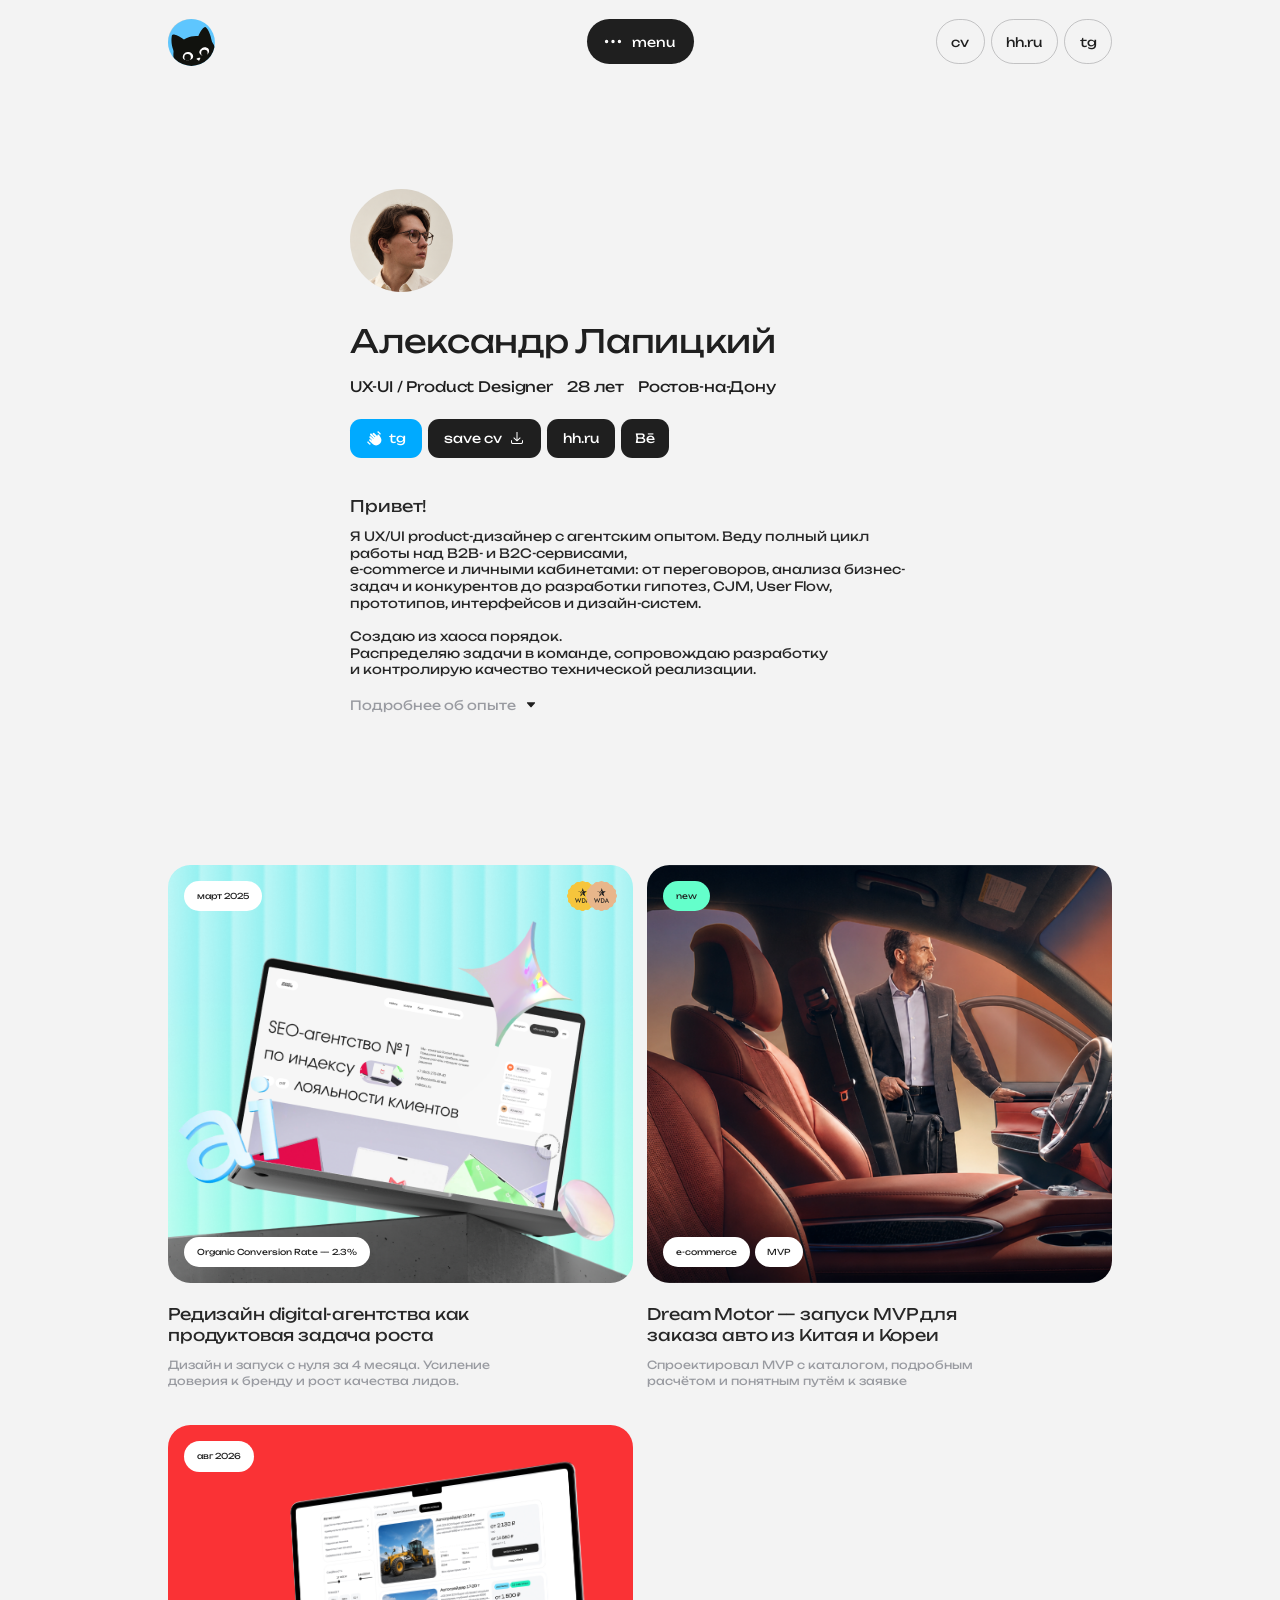
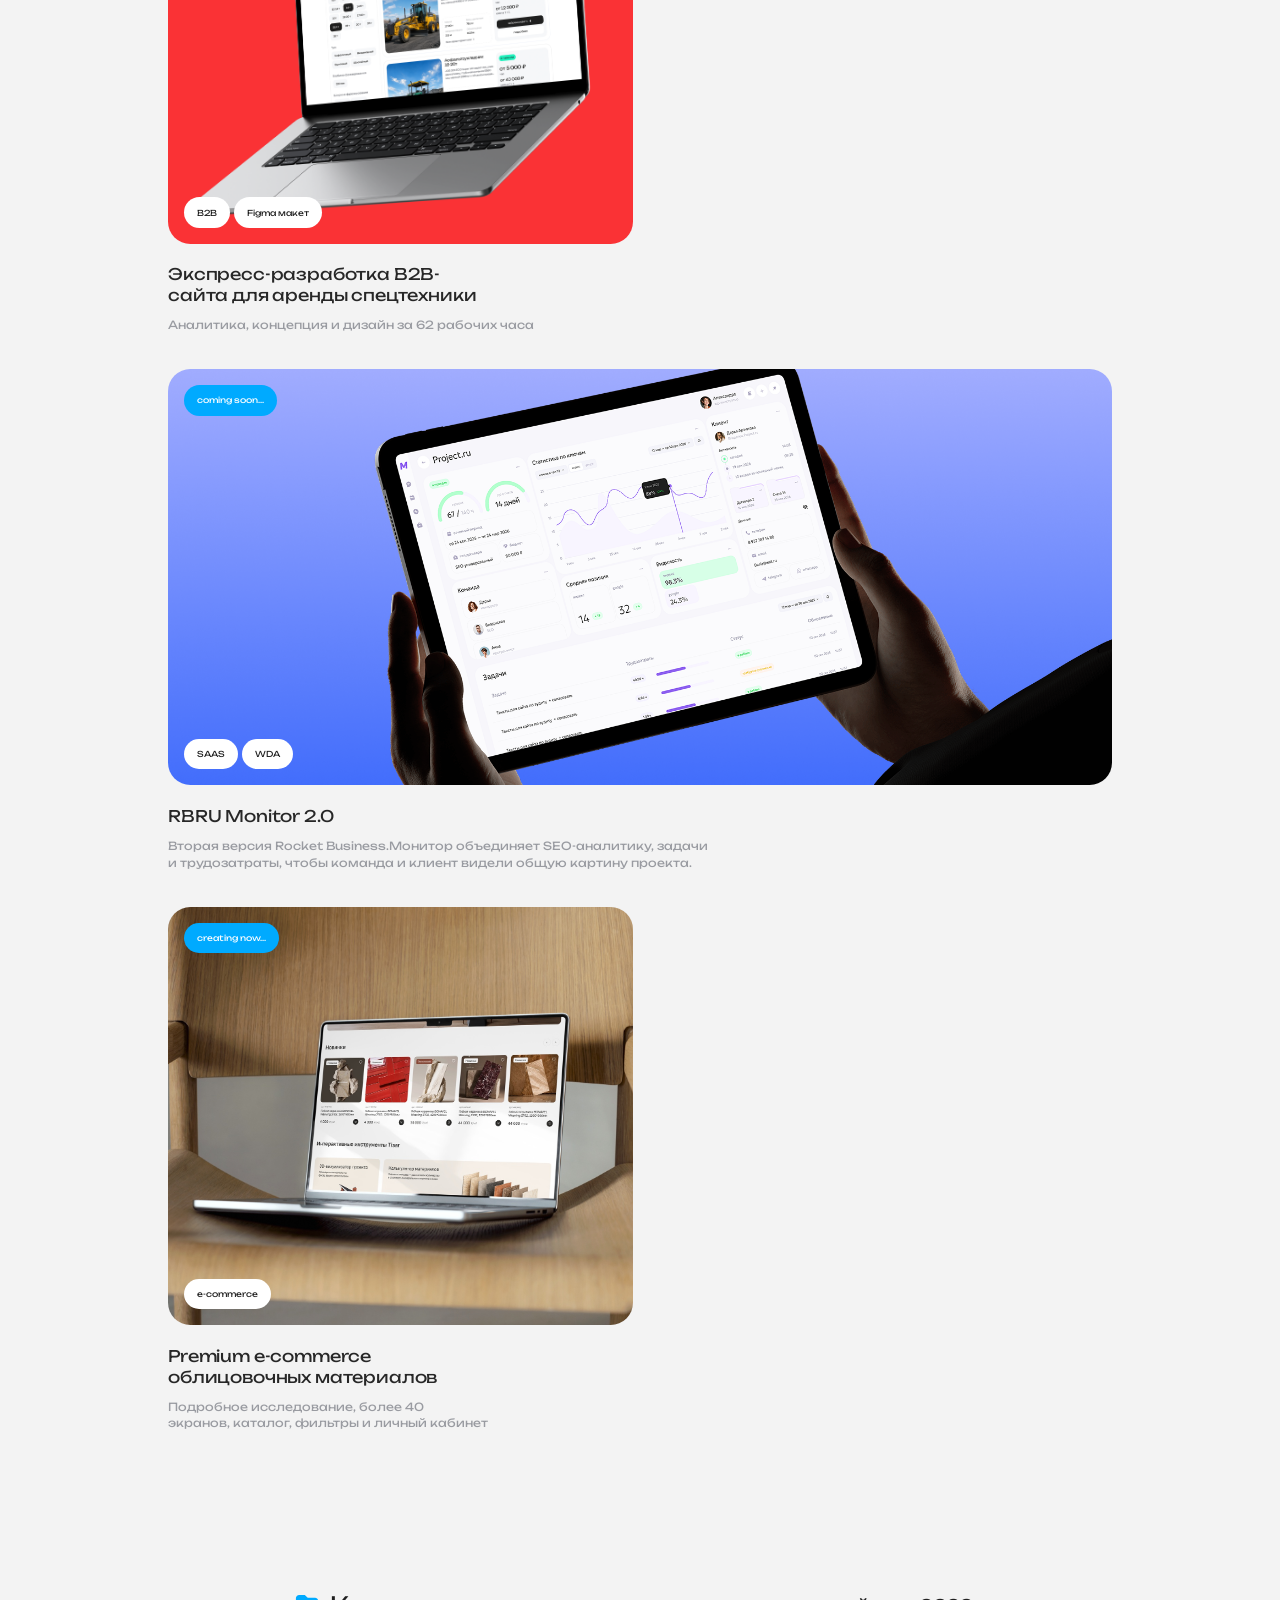
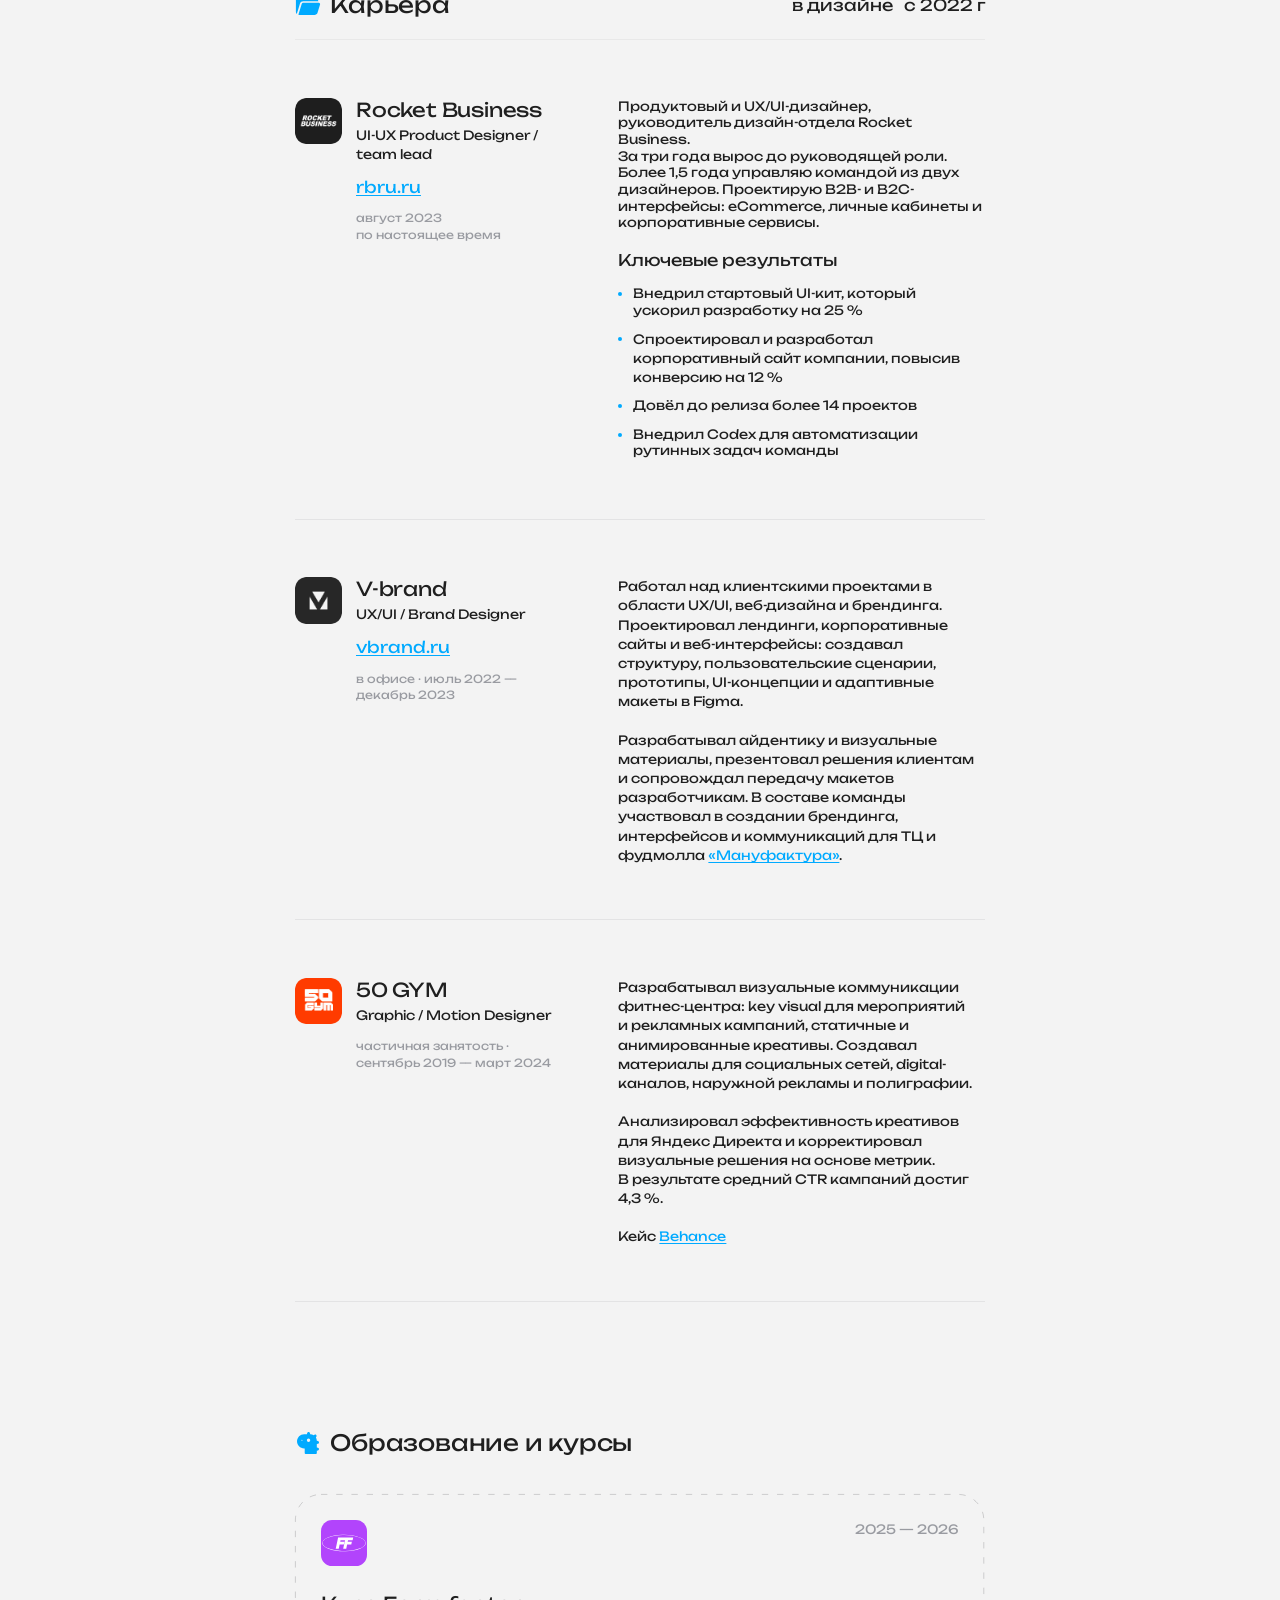
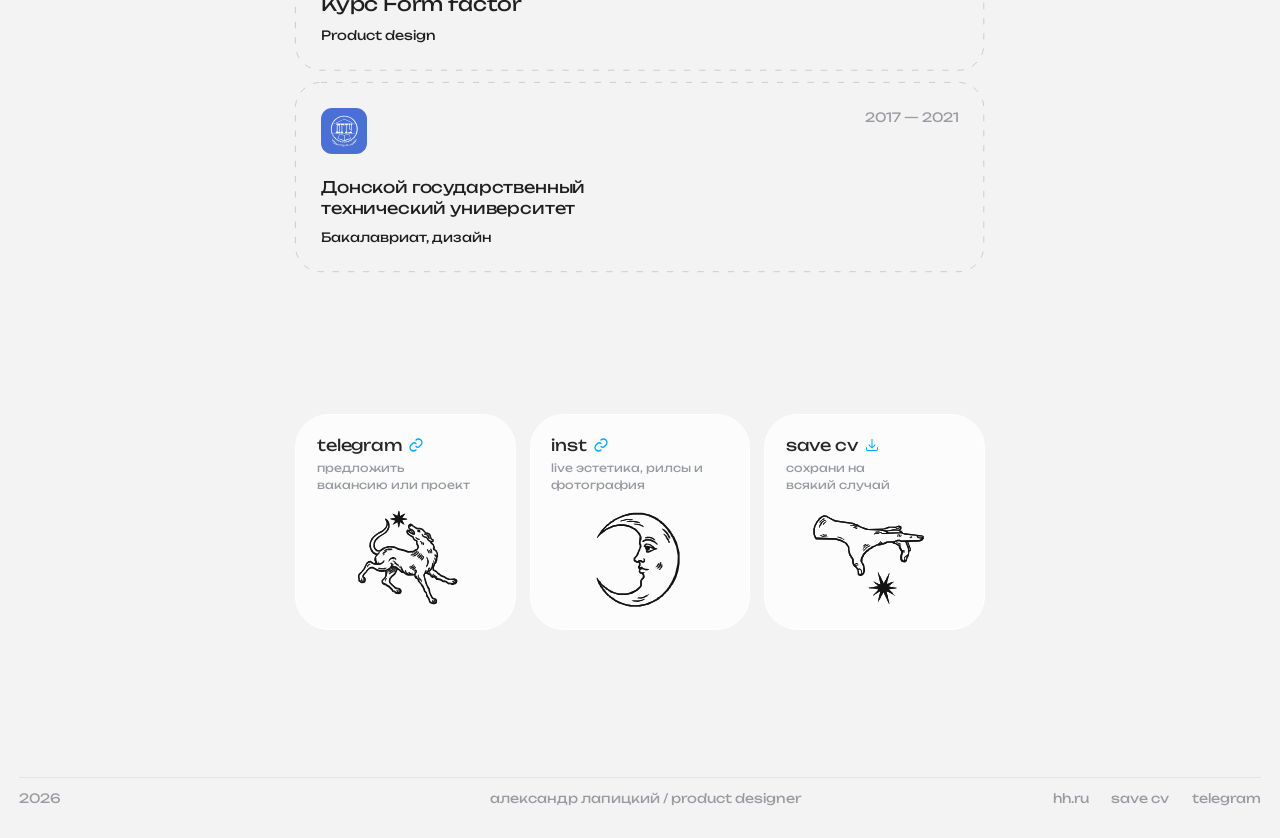
==== commit f3fb2af9: "Smooth contact animation start" ====
--- a/index.html
+++ b/index.html
@@ -27,8 +27,8 @@
         window.addEventListener('resize', updateLayoutScale, { passive: true });
       })();
     </script>
-    <script type="module" crossorigin src="/assets/index-BeasqJtt.js"></script>
-    <link rel="stylesheet" crossorigin href="/assets/index-Dt4nVPrx.css">
+    <script type="module" crossorigin src="/assets/index-C9MIsHMn.js"></script>
+    <link rel="stylesheet" crossorigin href="/assets/index-B5lH6nas.css">
   </head>
   <body>
     <div id="root"></div>
--- a/assets/index-B5lH6nas.css
+++ b/assets/index-B5lH6nas.css
@@ -0,0 +1 @@
+@font-face{font-family:Unbounded;src:url(/fonts/Unbounded-VariableFont_wght.ttf) format("truetype");font-style:normal;font-weight:100 900;font-display:swap}:root{font-family:Unbounded,sans-serif;color:#1f1f1f;background:#f3f3f3;font-synthesis:none;font-weight:400;--page: #f3f3f3;--ink: #1f1f1f;--muted: #999ba1;--blue: #00aaff;--mint: #64ffcb;--line: rgba(153, 155, 161, .18)}*{box-sizing:border-box}html{scroll-behavior:smooth;overflow-x:clip}body{margin:0;width:100%;min-width:320px;overflow-x:clip}#root{position:relative;z-index:1;zoom:var(--portfolio-scale, 1)}#intro-title,#projects,#experience,#education,#contacts{scroll-margin-top:112px}button,a{-webkit-tap-highlight-color:transparent}a{color:inherit}img{display:block}h1,h2,h3,h4,p{margin:0;font-weight:400}.visually-hidden{position:absolute;width:1px;height:1px;padding:0;margin:-1px;overflow:hidden;clip:rect(0,0,0,0);white-space:nowrap;border:0}.container{width:min(1296px,calc(100% - 48px));margin-inline:auto}.narrow{width:min(862px,calc(100% - 48px));margin-inline:auto}.site-header{width:min(1296px,calc(100% - 48px));height:56px;margin:24px auto 0;display:grid;grid-template-columns:1fr auto 1fr;align-items:center;position:sticky;top:24px;z-index:100}.site-header__profile{justify-self:start;position:relative;width:94px;height:56px}.site-header__avatar{display:block;width:94px;height:56px;text-decoration:none}.site-header__identity{position:absolute;top:7px;left:106px;display:flex;flex-direction:column;width:max-content;opacity:0;transform:translate(-8px);pointer-events:none;transition:opacity .28s ease,transform .36s cubic-bezier(.22,1,.36,1)}.site-header__identity span{color:var(--muted);font-size:14px;line-height:1.5}.site-header__identity strong{font-size:16px;font-weight:400;line-height:1.48}.site-header__profile--open .site-header__identity{opacity:1;transform:translate(0);pointer-events:auto}.site-header--scrolled .site-header__identity{opacity:0;transform:translate(-8px);pointer-events:none}.site-header__profile--open .site-header__identity:before{content:"";position:absolute;inset:0 auto 0 -14px;width:14px}.site-header__avatar .avatar-pair__portrait{transform-origin:center;transition:transform .46s cubic-bezier(.22,1,.36,1)}.site-header__avatar .avatar-pair__mascot{z-index:1;transition:transform .46s cubic-bezier(.22,1,.36,1)}.site-header--scrolled .site-header__avatar .avatar-pair__portrait{transform:scale(.84)}@media(min-width:701px){.site-header__profile--open .avatar-pair__portrait{transform:translate(98px)}.site-header--scrolled .site-header__profile--open .avatar-pair__portrait{transform:translate(98px) scale(1)}}.avatar-pair{width:236px;height:142px;position:relative;flex:none}.avatar-pair__portrait,.avatar-pair__mascot{display:block;width:142px;height:142px;position:absolute;top:0;overflow:hidden;border-radius:50%}.avatar-pair__portrait{left:0;background:transparent}.avatar-pair__portrait img{position:absolute;inset:0;display:block;width:100%;height:100%;object-fit:cover;object-position:center 35%}.avatar-pair__mascot{left:94px;background:#5ec6fe}.avatar-pair__cat{position:absolute;width:147px;height:153px;left:-3px;top:6px;animation:cat-rise .9s cubic-bezier(.18,.72,.2,1) both}.avatar-pair--small .avatar-pair__cat{animation-duration:.7s}.mascot__pupil{transform:translate(var(--gaze-x, 0px),var(--gaze-y, 0px))}.mascot__head{transform-box:view-box;transform-origin:50% 78%;transform:translate(var(--head-x, 0px),var(--head-y, 0px)) rotate(var(--head-angle, 0deg))}@keyframes cat-rise{0%{transform:translateY(110%)}to{transform:translateY(0)}}.avatar-pair--small{width:272px;height:160px;transform:scale(.35);transform-origin:left top}.avatar-pair--small .avatar-pair__portrait{width:160px;height:160px}.avatar-pair--small .avatar-pair__portrait img{width:199.42%;height:auto;max-width:none;inset:-12.06% auto auto -46.8%;object-fit:initial}.avatar-pair--small .avatar-pair__mascot{width:168px;height:168px;left:0}.avatar-pair--small .avatar-pair__cat{width:178px;height:185px;left:-4px;top:0}.site-menu{--menu-height-delay: .17s;--menu-height-duration: .43s;position:absolute;top:0;left:calc(50% - 66px);width:var(--menu-width, 133px);height:56px;overflow:hidden;border-radius:28px;background:var(--ink);z-index:2;transition:left .54s cubic-bezier(.4,0,.2,1),width .54s cubic-bezier(.4,0,.2,1),height var(--menu-height-duration) cubic-bezier(.4,0,.2,1) var(--menu-height-delay),border-radius .54s cubic-bezier(.4,0,.2,1)}.click-confetti{position:fixed;inset:0;z-index:1000;overflow:hidden;pointer-events:none}.click-confetti__side{position:absolute;top:0;width:75vh;height:100vh}.click-confetti__side--left{left:-24vh}.click-confetti__side--right{right:-24vh;transform:scaleX(-1)}.click-confetti svg{display:block;width:100%;height:100%;overflow:visible}.site-menu--scrolled:not(.site-menu--open){left:calc(50% - 66px)}.site-menu--open{--menu-height-delay: 0ms;--menu-height-duration: .54s;left:calc(50% - 66px);width:200px;height:261px;border-radius:29px}@media(hover:hover){.site-menu:not(.site-menu--open):hover .site-menu__dots{transform:scale(1.06)}}.site-menu__trigger{height:56px;width:125px;display:flex;align-items:center;justify-content:flex-start;gap:10px;padding:0 18px;border:0;border-radius:inherit;background:transparent;color:#fff;cursor:pointer;font-family:inherit;font-size:16px;line-height:1.48;white-space:nowrap}.site-menu__label{transform:translateY(1px)}.site-menu__mobile-cat{display:none}.site-menu__trigger:focus-visible{outline:2px solid var(--blue);outline-offset:-4px}.site-menu--open .site-menu__trigger:focus-visible{outline:none}.site-menu--open .site-menu__trigger:focus-visible .site-menu__icon{outline:2px solid var(--blue);outline-offset:4px;border-radius:50%}.site-menu__icon{position:relative;width:28px;height:28px;display:grid;place-items:center;flex:none}.site-menu__icon img{position:absolute;transition:opacity .22s ease,transform .36s cubic-bezier(.22,1,.36,1)}.site-menu__dots{width:28px;height:28px}.site-menu__dots--mobile{display:none}.site-menu__close{opacity:0;transform:rotate(-90deg) scale(.5)}.site-menu--open .site-menu__dots{opacity:0;transform:rotate(90deg) scale(.5)}.site-menu--open .site-menu__close{opacity:1;transform:rotate(0) scale(1)}.site-menu--open .site-menu__trigger{width:100%;padding-left:19px}.site-menu__status{position:absolute;top:28px;left:var(--drop-left, 125px);width:var(--drop-width, 1px);height:var(--drop-height, 1px);display:flex;align-items:center;padding:0;overflow:hidden;border:0;border-radius:999px;background:#fff;color:var(--ink);font-family:inherit;font-size:14px;line-height:1.5;white-space:nowrap;opacity:0;transform:translateY(-50%);transition:background-color .24s ease,color .24s ease;pointer-events:none}.site-menu__status-content{position:relative;width:100%;min-width:0;height:100%;display:block;overflow:hidden;opacity:0}.site-menu__status-value{position:absolute;inset:0;display:flex;align-items:center;justify-content:center;transition:transform .42s cubic-bezier(.22,1,.36,1),opacity .25s ease}.site-menu__status-value--up{justify-content:flex-start;gap:1px;padding-left:16px;opacity:0;transform:translateY(115%);transition:transform .44s cubic-bezier(.18,1.24,.32,1),opacity .25s ease}.site-menu__status-value--up img{width:24px;height:24px}.site-menu__status-value--back{justify-content:flex-start;gap:1px;padding-left:14px;opacity:0;transform:translateY(115%);transition:transform .44s cubic-bezier(.18,1.24,.32,1),opacity .25s ease}.site-menu__status-value--back img{width:24px;height:24px;transform:rotate(-90deg)}.site-menu--scrolled .site-menu__status{cursor:pointer;pointer-events:auto}.site-menu--bottom .site-menu__status,.site-menu__status:focus-visible{background:var(--mint)}.site-menu--bottom .site-menu__status-value--percent,.site-menu__status:focus-visible .site-menu__status-value--percent{opacity:0;transform:translateY(-115%)}.site-menu--bottom .site-menu__status-value--up,.site-menu__status:focus-visible .site-menu__status-value--up{opacity:1;transform:translateY(0)}@media(hover:hover){.site-menu--scrolled .site-menu__status:hover{background:var(--mint)}.site-menu--scrolled .site-menu__status:hover .site-menu__status-value--percent{opacity:0;transform:translateY(-115%)}.site-menu--scrolled .site-menu__status:hover .site-menu__status-value--up{opacity:1;transform:translateY(0)}}.site-menu--case.site-menu--bottom:not(.site-menu--open){left:calc(50% - 101px);width:218px}.site-menu--case.site-menu--bottom .site-menu__status{width:89px}@media(min-width:701px){.site-menu--case.site-menu--bottom.site-menu--open{left:calc(50% - 101px);width:218px}}.site-menu--case.site-menu--bottom .site-menu__status-value--up,.site-menu--case.site-menu--bottom .site-menu__status:is(:hover,:focus-visible) .site-menu__status-value--up{opacity:0;transform:translateY(-115%)}.site-menu--case.site-menu--bottom .site-menu__status-value--back{opacity:1;transform:translateY(0)}.site-menu__status:focus-visible{outline:2px solid #fff;outline-offset:-4px}.site-menu__panel{position:absolute;top:64px;left:57px;right:12px;display:grid;gap:14px;color:#fff;opacity:0;transform:translateY(-8px);visibility:hidden;pointer-events:none;transition:opacity .18s ease,transform .24s cubic-bezier(.22,1,.36,1),visibility 0s linear .18s}.site-menu--open .site-menu__panel{opacity:1;transform:translateY(0);visibility:visible;pointer-events:auto;transition-duration:.32s,.44s,0s;transition-delay:.2s,.2s,0ms}.site-menu__panel a{width:100%;text-decoration:none;font-size:12px;line-height:1.4;white-space:nowrap}.site-menu__panel a:hover,.site-menu__panel a:focus-visible{text-decoration:underline;text-underline-offset:3px}.site-menu__panel .site-menu__item{position:relative}.site-menu__item:before{content:"";position:absolute;inset:-7px 0 -7px -47px}.site-menu__item>span:last-child{display:inline-block;transform:translateY(1px);transition:transform .24s cubic-bezier(.22,1,.36,1)}.site-menu__item-icon{position:absolute;top:-1px;left:-29px;width:18px;height:18px;background:var(--muted);-webkit-mask-image:var(--menu-icon);mask-image:var(--menu-icon);-webkit-mask-position:center;mask-position:center;-webkit-mask-size:18px 18px;mask-size:18px 18px;-webkit-mask-repeat:no-repeat;mask-repeat:no-repeat;transition:background-color .24s ease,transform .26s cubic-bezier(.22,1,.36,1)}.site-menu__item--about{--menu-icon: url(/assets/menu-about.svg)}.site-menu__item--projects{--menu-icon: url(/assets/menu-projects.svg)}.site-menu__item--career{--menu-icon: url(/assets/menu-career.svg)}.site-menu__item--education{--menu-icon: url(/assets/menu-education.svg)}.site-menu__item--contacts{--menu-icon: url(/assets/menu-contacts.svg)}.site-menu__panel .site-menu__item:is(:hover,:focus-visible){text-decoration:none}.site-menu__item:is(:hover,:focus-visible)>span:last-child{transform:translate(2px,1px)}.site-menu__item:is(:hover,:focus-visible) .site-menu__item-icon{background:#6cf;transform:translate(2px) scale(1.08)}.site-menu__panel .site-menu__cv{display:flex;align-items:center;gap:6px;margin-top:4px;font-size:14px;line-height:1.5}.site-menu__cv{transition:transform .24s cubic-bezier(.22,1,.36,1)}.site-menu__cv-label{transform:translateY(1px)}.site-menu__cv-icon{width:24px;height:24px;background:#fff;-webkit-mask:url(/assets/header-menu-download.svg) center / 24px 24px no-repeat;mask:url(/assets/header-menu-download.svg) center / 24px 24px no-repeat;transition:background-color .24s ease,transform .26s cubic-bezier(.22,1,.36,1)}.site-menu__panel .site-menu__cv:is(:hover,:focus-visible){text-decoration:none;transform:translateY(-2px)}.site-menu__cv:is(:hover,:focus-visible) .site-menu__cv-icon{background:#6cf;transform:scale(1.06)}.site-header--scrolled .site-header__links>*{background:#f3f3f3db;-webkit-backdrop-filter:blur(12px);backdrop-filter:blur(12px)}.site-header__links{position:absolute;top:0;right:0;display:flex;gap:8px}.site-header__links>*{height:56px;padding:1px 18px 0;display:grid;place-items:center;border:1px solid rgba(138,138,139,.46);border-radius:44px;font-size:16px;line-height:1.48;color:var(--ink);text-decoration:none}.site-header__mobile-info,.site-header__mobile-actions{display:none}.intro{margin-top:48px;padding:120px 24px}.intro__inner{width:724px;max-width:100%;margin-inline:auto}.intro__portrait{position:relative;display:block;width:128px;height:128px;overflow:hidden;border-radius:50%}.intro__portrait-link{position:relative;display:block;width:fit-content;border-radius:50%;text-decoration:none}.intro__portrait-link:focus-visible{outline:2px solid var(--blue);outline-offset:5px}.intro__portrait img{position:absolute;display:block;width:169%;height:auto;max-width:none;left:-35%;top:-5%}.intro__content{margin-top:38px}.intro__identity h1{font-size:40px;line-height:1.2;letter-spacing:-.01em;white-space:nowrap}.intro__meta{margin-top:22px;display:flex;flex-wrap:wrap;gap:18px;font-size:18px;line-height:1.3;letter-spacing:-.01em}.social-buttons{margin-top:28px;display:flex;align-items:center;gap:8px}.social-button{--cat-cutout-color: var(--ink);height:48px;padding:0 20px;display:inline-flex;align-items:center;justify-content:center;gap:8px;border-radius:14px;background:var(--ink);color:#fff;text-decoration:none;font-size:16px;line-height:1.48}.social-button img{width:20px;height:20px}.social-button--blue{--cat-cutout-color: var(--blue);background:var(--blue);color:#fff}.social-button--mascot{position:relative;isolation:isolate;border:0;font-family:inherit;cursor:pointer}.social-button__content{display:inline-flex;align-items:center;justify-content:center;gap:8px}.social-button__download-icon{display:block;width:20px;height:20px;flex:none;background-color:#fff;-webkit-mask:url(/assets/bc88c.svg) center / contain no-repeat;mask:url(/assets/bc88c.svg) center / contain no-repeat;transition:background-color .22s ease,transform .26s cubic-bezier(.22,1,.36,1)}.social-button--cv:is(:hover,:focus-visible) .social-button__download-icon{background-color:var(--blue)}.download-button{--cv-progress: 0;--cv-wave: 6px;--cv-width: 180px;--cv-height: 48px;position:relative;isolation:isolate;overflow:hidden;white-space:nowrap}.download-button--downloading{--cat-cutout-color: var(--blue);background:var(--blue)}.download-button--downloading:before{content:"";position:absolute;inset:-1px;z-index:0;border-radius:inherit;background:var(--ink);clip-path:inset(0 0 0 calc(var(--cv-progress) * 100%));pointer-events:none}.download-button:focus{outline:none}.download-button:focus-visible:not(.download-button--downloading){outline:2px solid var(--blue);outline-offset:3px}.download-button__label{position:relative;z-index:1;display:inline-flex;align-items:center;gap:8px}.download-button__clip{position:absolute;inset:-1px;z-index:2;overflow:hidden;border-radius:inherit;pointer-events:none}.download-button__fill,.download-button__crest{position:absolute;inset:0;display:grid;place-items:center;background:var(--blue);color:#fff}.download-button__fill{clip-path:inset(0 calc((1 - var(--cv-progress)) * (100% + .75 * var(--cv-wave)) - var(--cv-progress) * .25 * var(--cv-wave) - 2px) 0 0)}.download-button__crest{-webkit-mask-image:url("data:image/svg+xml,%3Csvg xmlns='http://www.w3.org/2000/svg' width='20' height='200' viewBox='0 0 20 200' preserveAspectRatio='none'%3E%3Cpath d='M0 0H10C18 8 18 25.3 10 33.3S2 58.7 10 66.7S18 92 10 100S2 125.3 10 133.3S18 158.7 10 166.7S2 192 10 200H0Z'/%3E%3C/svg%3E");mask-image:url("data:image/svg+xml,%3Csvg xmlns='http://www.w3.org/2000/svg' width='20' height='200' viewBox='0 0 20 200' preserveAspectRatio='none'%3E%3Cpath d='M0 0H10C18 8 18 25.3 10 33.3S2 58.7 10 66.7S18 92 10 100S2 125.3 10 133.3S18 158.7 10 166.7S2 192 10 200H0Z'/%3E%3C/svg%3E");-webkit-mask-repeat:repeat-y;mask-repeat:repeat-y;-webkit-mask-size:var(--cv-wave) calc(var(--cv-height) * 2);mask-size:var(--cv-wave) calc(var(--cv-height) * 2);-webkit-mask-position-x:calc(-1 * var(--cv-wave) + var(--cv-progress) * (var(--cv-width) + var(--cv-wave)));mask-position-x:calc(-1 * var(--cv-wave) + var(--cv-progress) * (var(--cv-width) + var(--cv-wave)));-webkit-mask-position-y:calc(-1 * var(--cv-progress) * 1.05 * var(--cv-height));mask-position-y:calc(-1 * var(--cv-progress) * 1.05 * var(--cv-height))}.download-button__label--fill{position:absolute;inset:0;z-index:auto;justify-content:center}.download-button .download-button__clip .social-button__download-icon{background-color:#fff}.download-button--celebrating .social-button__download-icon{opacity:0}.button-burst{--cv-cat-detail-color: var(--cat-cutout-color);position:absolute;right:20px;top:50%;z-index:3;display:block;width:20px;height:20px;color:inherit;opacity:0;visibility:hidden;pointer-events:none;transform:translateY(-50%);transition:opacity 90ms ease,visibility 0s linear 90ms}.download-button--celebrating .button-burst{opacity:1;visibility:visible;transition:opacity 90ms ease}.button-burst__cat{position:absolute;left:50%;top:50%;width:23px;height:24px;opacity:0;transform:translate(-50%,-50%) scale(.4)}.download-button--celebrating .button-burst__cat{animation:cv-cat-pop .47s cubic-bezier(.2,1.25,.36,1) both}.button-burst__spark{position:absolute;left:50%;top:50%;width:10px;height:10px;color:#ff3f9f;opacity:0;transform:translate(-50%,-50%) scale(.2)}.button-burst__spark--top{--spark-x: 0px;--spark-y: -18px;--spark-delay: 0ms}.button-burst__spark--top-right{--spark-x: 12px;--spark-y: -13px;--spark-delay: 13ms}.button-burst__spark--right{--spark-x: 16px;--spark-y: 0px;--spark-delay: 27ms}.button-burst__spark--bottom-right{--spark-x: 12px;--spark-y: 13px;--spark-delay: 40ms}.button-burst__spark--bottom{--spark-x: 0px;--spark-y: 18px;--spark-delay: 54ms}.button-burst__spark--bottom-left{--spark-x: -12px;--spark-y: 13px;--spark-delay: 67ms}.button-burst__spark--left{--spark-x: -16px;--spark-y: 0px;--spark-delay: 81ms}.button-burst__spark--top-left{--spark-x: -12px;--spark-y: -13px;--spark-delay: 94ms}.download-button--celebrating .button-burst__spark{animation:cv-spark-burst 336ms ease-out var(--spark-delay) both}.social-button--mascot .button-burst{left:50%;right:auto;transform:translate(-50%,-50%)}.social-button--mascot.social-button--blue .button-burst{left:var(--mascot-icon-x, 30px)}.social-button--mascot-active .social-button__content{animation:social-button-content .58s both}.social-button--blue.social-button--mascot-active .social-button__content{animation:none}.social-button--blue.social-button--mascot-active .social-button__content img{animation:social-button-content .58s both}.social-button--mascot-active .button-burst{visibility:visible;animation:social-button-burst .58s both}.social-button--mascot-active .button-burst__cat{animation:cv-cat-pop .47s cubic-bezier(.2,1.25,.36,1) both}.social-button--mascot-active .button-burst__spark{animation:cv-spark-burst 336ms ease-out var(--spark-delay) both}@keyframes social-button-content{0%,to{opacity:1}18%,72%{opacity:0}}@keyframes social-button-burst{0%,to{opacity:0}18%,72%{opacity:1}}@keyframes cv-cat-pop{0%{opacity:0;transform:translate(-50%,-30%) scale(.4) rotate(-12deg)}65%{opacity:1;transform:translate(-50%,-53%) scale(1.12) rotate(4deg)}to{opacity:1;transform:translate(-50%,-50%) scale(1) rotate(0)}}@keyframes cv-spark-burst{0%{opacity:0;transform:translate(-50%,-50%) scale(.2) rotate(-30deg)}30%{opacity:1}65%{opacity:1;transform:translate(calc(-50% + var(--spark-x)),calc(-50% + var(--spark-y))) scale(1.2) rotate(25deg)}80%{opacity:1;transform:translate(calc(-50% + var(--spark-x)),calc(-50% + var(--spark-y))) scale(1.1) rotate(35deg)}to{opacity:0;transform:translate(calc(-50% + var(--spark-x)),calc(-50% + var(--spark-y))) scale(.75) rotate(45deg)}}.social-button--muted{--cat-cutout-color: rgba(153,155,161,.12);background:#999ba11f;color:var(--ink)}.social-button--behance{width:60px;padding:0}.social-button__mobile-icon{display:none}.intro__about{margin-top:48px;color:#272727}.intro__about h2{margin-bottom:14px;font-size:20px;line-height:1.3;letter-spacing:-.01em}.intro__about p{font-size:16px;line-height:1.3}.intro__about p+p{margin-top:21px}.intro__experience-link{display:flex;align-items:center;gap:8px;width:fit-content;margin-top:24px;color:var(--muted);font-size:16px;line-height:1.3;text-decoration:none}.intro__experience-link svg{width:20px;height:20px;flex:none;color:var(--ink);transform:rotate(180deg);transition:color .18s ease}.intro__experience-link:hover,.intro__experience-link:focus-visible{color:var(--ink)}.intro__experience-link:hover svg,.intro__experience-link:focus-visible svg{color:var(--blue)}.projects{margin-top:80px;display:grid;grid-template-columns:repeat(3,minmax(0,1fr));column-gap:18px;row-gap:42px}.case-card{min-width:0;position:relative}.case-card__link{position:relative;top:0;display:block;color:inherit;text-decoration:none}.case-card__link[href]{cursor:pointer}.case-card__link[href]:focus-visible{outline:2px solid var(--blue);outline-offset:5px;border-radius:28px}.case-card--wide{grid-column:span 2}.case-card__cover{width:100%;aspect-ratio:420 / 378;position:relative;overflow:hidden;border-radius:28px;isolation:isolate}.case-card--wide .case-card__cover{aspect-ratio:858 / 378}.case-card__media{position:absolute;inset:0}.case-card__image{width:100%;height:100%;object-fit:cover}.case-card--dream .case-card__image{object-position:93% 50%}.case-card--equipment .case-card__image{transform:translate(2%) scale(1.08)}.case-card--commerce .case-card__image{object-fit:cover;object-position:center 55%}.case-card__label,.case-card__tags span{height:38px;padding:0 16px;display:inline-flex;align-items:center;justify-content:center;border-radius:30px;background:#fff;color:var(--ink);white-space:nowrap}.case-card__label{position:absolute;top:20px;left:20px;font-size:10.24px;line-height:1.5}.case-card__label--mint{background:var(--mint)}.case-card__label--blue{background:var(--blue);color:#fff}.case-card__tags{position:absolute;bottom:20px;left:20px;display:flex;gap:6px;max-width:calc(100% - 40px)}.case-card__tags span{min-width:0;max-width:100%;overflow:hidden;padding-top:1px;font-size:10.24px;line-height:1.5;text-overflow:ellipsis}.case-card__awards{position:absolute;top:20px;right:20px;display:flex;align-items:center}.case-card__award{position:relative;display:block;width:38px;height:38px}.case-card__award+.case-card__award{margin-left:-14px}.case-card__award img:first-child{width:38px;height:38px;object-fit:contain}.case-card__award img:last-child{position:absolute;width:19px;height:19px;left:9.5px;top:9.5px}.case-card h3{margin-top:26px;color:#272727;font-size:20px;line-height:1.3;letter-spacing:-.01em;text-wrap:balance}.case-card p{margin-top:14px;color:var(--muted);font-size:14px;line-height:1.5;text-wrap:balance}@media(min-width:1400px){.case-card{height:517px}.case-card--wide{height:498px}.case-card--wide h3,.case-card--wide p{max-width:574px}.case-card--dream p,.case-card--wide p{max-height:42px;overflow:hidden}}.experience{margin-top:200px}.section-heading{display:flex;align-items:center;justify-content:space-between;gap:24px}.section-heading__title{display:flex;align-items:center;gap:12px}.section-heading__icon{display:block;width:32px;height:32px;flex:none;background-color:#0af;-webkit-mask-position:center;mask-position:center;-webkit-mask-size:contain;mask-size:contain;-webkit-mask-repeat:no-repeat;mask-repeat:no-repeat;transition:transform .26s cubic-bezier(.22,1,.36,1)}@media(hover:hover){.section-heading__title:hover .section-heading__icon{transform:translateY(-2px) scale(1.06)}}.section-heading h2{font-size:28px;line-height:1.1;letter-spacing:-.01em}.section-heading__aside{display:flex;gap:14px;font-size:20px;line-height:1.3;white-space:nowrap}.experience .section-heading{padding-bottom:28px;box-shadow:inset 0 -1px var(--line)}.experience-row{display:grid;grid-template-columns:342px minmax(0,458px);gap:62px;margin-top:72px;border-bottom:1px solid var(--line);padding-bottom:68px;transition:transform .26s cubic-bezier(.22,1,.36,1)}.experience-row__summary{display:flex;align-items:flex-start;gap:18px;min-width:0}.experience-row__logo{display:block;width:58px;height:58px;flex:none;border-radius:14px;transition:transform .26s cubic-bezier(.22,1,.36,1)}@media(hover:hover)and (pointer:fine){.experience-row:hover{transform:translateY(-2px)}.experience-row__logo:hover{transform:translateY(-1px) scale(1.03)}}.experience-row:focus-within{transform:translateY(-2px)}.experience-row__summary-text{display:flex;flex-direction:column;align-items:flex-start;gap:16px;min-width:0;max-width:266px}.experience-row__position{display:flex;flex-direction:column;align-items:flex-start;gap:4px}.experience-row__summary h3{font-size:24px;line-height:1.3;letter-spacing:-.01em}.experience-row__summary p{font-size:16px;line-height:1.48}.experience-row__summary a{color:var(--blue);font-size:20px;line-height:1.3;text-decoration:underline;text-underline-offset:2px}.experience-row__summary time{color:var(--muted);font-size:14px;line-height:1.5;font-style:normal}.experience-row__mobile-copy{display:none}.experience-row__description{font-size:16px;line-height:1.48}.experience .section-heading+.experience-row .experience-row__description{line-height:1.3}.experience-row--vbrand .experience-row__description,.experience-row--gym .experience-row__description{line-height:1.5}.experience-row__description p+p{margin-top:24px}.experience-row__no-break{white-space:nowrap}.experience-row__description h4{margin-top:24px;font-size:20px;line-height:1.3}.experience-row__description ul{list-style:none;padding:0;margin:18px 0 0;display:grid;gap:12px}.experience-row__description li{position:relative;padding-left:18px;line-height:1.3}.experience-row__description li:before{content:"";position:absolute;top:.55em;left:0;width:5px;height:5px;border-radius:50%;background:var(--blue)}.experience-row__description a,.text-link{color:var(--blue)}.experience-row__description a{text-decoration:none}.text-link,.experience-row__description a.text-link,.experience-row__description a.experience-row__vbrand-link{text-decoration:underline;text-underline-offset:2px}@media(min-width:701px){.experience-row--rocket .experience-row__description li:nth-child(2){line-height:1.5}.experience-row__vbrand-link{color:var(--blue);text-decoration:underline;text-underline-offset:2px}.experience-row--vbrand .experience-row__description>p:first-child,.experience-row--gym .experience-row__description>p:first-child{text-wrap:balance}.experience-row__description li:nth-child(1){min-height:44px}.experience-row__description li:nth-child(2),.experience-row__description li:nth-child(4){min-height:48px}.experience-row__description li:nth-child(3){min-height:24px}}.education{margin-top:160px}.education__list{margin-top:48px;display:grid;gap:14px}.education-card{position:relative;padding:31px;border:1px solid transparent;border-radius:32px;display:flex;flex-direction:column;align-items:flex-start;gap:32px}.dashed-outline{position:absolute;inset:-1px;width:calc(100% + 2px);height:calc(100% + 2px);overflow:visible;pointer-events:none}.dashed-outline rect{fill:none;stroke:#8a8a8b75;stroke-width:1;stroke-dasharray:8 11;vector-effect:non-scaling-stroke}.education-card--course{min-height:221px}.education-card--university{min-height:238px;gap:28px}.education-card__top{width:100%;display:flex;align-items:flex-start;justify-content:space-between}.education-card__logo{display:block;flex:none}.education-card--course .education-card__logo,.education-card--university .education-card__logo{width:58px;height:58px}.education-card__content{display:flex;flex-direction:column;align-items:flex-start;gap:12px}.education-card h3{font-size:20px;line-height:1.3;letter-spacing:-.01em}.education-card--course h3{font-size:24px}.education-card--university h3{max-width:365px}.education-card p,.education-card time{font-size:16px;line-height:1.48}.education-card time{color:var(--muted);font-style:normal}.contacts{margin-top:177px}.contacts__grid{display:grid;grid-template-columns:repeat(3,minmax(0,1fr));gap:17px}.contact-slot{position:relative;min-width:0;height:270px}.contact-tile{position:relative;overflow:hidden;width:100%;height:100%;padding:24px 26px 32px;display:flex;flex-direction:column;border:2px solid #fff;border-radius:42px;background:#ffffffbf;color:#272727;text-decoration:none;transition:opacity .26s cubic-bezier(.22,1,.36,1),border-radius .26s cubic-bezier(.22,1,.36,1)}.contact-tile--button{font:inherit;text-align:left;cursor:pointer}.contact-tile h3{font-size:20px;line-height:1.3;letter-spacing:-.01em}.contact-tile__copy{position:relative;z-index:1}.contact-tile__heading{display:flex;align-items:center;gap:8px;width:100%}.contact-tile__heading img{display:block;flex:none;width:20px;height:20px}.contact-tile p{margin-top:6px;color:#989aa2;font-size:14px;line-height:1.5}.contact-tile__description--mobile{display:none}.contact-tile__art{position:absolute;display:block;overflow:hidden;pointer-events:none}.contact-tile__animation{display:contents}.contact-tile__art :is(img,svg){position:absolute;display:block;max-width:none;height:auto}.contact-tile__art--telegram,.contact-tile__art--inst{left:0;bottom:-3px;width:100%;aspect-ratio:276 / 166}.contact-tile__art--telegram :is(img,svg){width:100%;left:0;top:-37.69%}.contact-tile__art--inst :is(img,svg){width:79.04%;left:10.48%;top:-22.55%}.contact-tile__art--cv{left:0;bottom:-3px;width:100%;aspect-ratio:276 / 166}.contact-tile__art--cv :is(img,svg){width:100%;height:126.16%;left:0;top:-13%}.contact-tile:focus-visible{outline:2px solid var(--blue);outline-offset:4px}:is(.education-card,.intro__portrait){transition:transform .26s cubic-bezier(.22,1,.36,1)}@media(hover:hover){:is(.education-card,.intro__portrait):hover{transform:translateY(-2px)}.contact-slot:hover .contact-tile{opacity:.95;border-radius:48px}}.footer{width:min(1770px,calc(100% - 48px));margin:120px auto 38px;padding-top:14px;border-top:1px solid var(--line);display:flex;align-items:center;justify-content:space-between;gap:20px;color:var(--muted);font-size:16px;line-height:1.48}.footer--home{margin-top:183px}.footer__year{width:273px;flex:none}.footer>div{display:flex;align-items:center;gap:28px}.footer a{text-decoration:none;transition:color .22s ease}.footer a:is(:hover,:focus-visible){color:var(--blue)}.footer a:focus-visible{outline:2px solid var(--blue);outline-offset:4px}.footer__telegram-short{display:none}@media(min-width:701px)and (max-width:1000px){.footer__year{width:auto}}@media(min-width:701px)and (max-width:760px){.footer{gap:12px;font-size:14px}}.monitor-page{min-height:100vh;display:flex;flex-direction:column}.monitor-main{width:min(862px,calc(100% - 48px));margin:168px auto 0;flex:0 0 auto}.monitor-content{margin-top:38px}.monitor-badge{height:52px;width:fit-content;display:flex;align-items:center;padding:0 22px;border-radius:50px;background:#fff;font-size:14px;line-height:1.5}.monitor-content h1{font-size:32px;line-height:1.2;letter-spacing:-.01em;text-wrap:balance}.premium-page .monitor-content h1{margin-top:32px}.monitor-action{width:fit-content;margin-top:28px}.monitor-context{margin-top:48px;color:#272727}.monitor-context h2{font-size:24px;line-height:1.3;letter-spacing:-.01em}.monitor-context__body{margin-top:22px;font-size:16px;line-height:1.48}.monitor-context__body p{text-wrap:balance}.monitor-context__body p+p{margin-top:24px}.monitor-context__body a{color:var(--blue);text-decoration:underline;text-underline-offset:2px}.case-preview-visual{width:min(1468px,calc(100% - 48px));margin:80px auto 0}.case-preview-visual img{display:block;width:100%;height:auto}.monitor-page .footer{margin-top:120px;margin-bottom:24px}.rbru-page{min-height:100vh}.rbru-mobile-break{display:none}.rbru-intro{width:min(748px,calc(100% - 48px));margin:48px auto 80px;padding-top:120px}.rbru-back{width:fit-content;display:flex;align-items:end;gap:8px;color:var(--muted);font-size:20px;line-height:1.3;letter-spacing:-.01em;text-decoration:none}.rbru-back img{width:20px;height:20px}.rbru-back:hover,.rbru-back:focus-visible{color:var(--ink)}.case-breadcrumb{width:fit-content;display:inline-flex;align-items:center;gap:4px;color:var(--muted);font-size:16px;line-height:1.48;text-decoration:none}.case-breadcrumb__icon{display:block;width:20px;height:20px;flex:none;background:var(--muted);-webkit-mask:url(/assets/case-breadcrumb-arrow.svg) center / 20px 20px no-repeat;mask:url(/assets/case-breadcrumb-arrow.svg) center / 20px 20px no-repeat;transform:rotate(-90.31deg);transition:background-color .18s ease}.case-breadcrumb:hover,.case-breadcrumb:focus-visible{color:var(--ink)}.case-breadcrumb:hover .case-breadcrumb__icon,.case-breadcrumb:focus-visible .case-breadcrumb__icon{background:#0af}.case-breadcrumb:focus-visible{outline:2px solid var(--blue);outline-offset:4px;border-radius:4px}.rbru-intro__content{margin-top:38px}.rbru-intro__meta{display:flex;align-items:center;gap:6px}.rbru-intro__awards{display:flex;align-items:center}.rbru-intro__awards .rbru-award+.rbru-award{margin-left:-22px}.rbru-award{position:relative;display:block;width:52px;height:52px;flex:none}.rbru-award img:first-child{width:52px;height:52px}.rbru-award img:last-child{position:absolute;width:26px;height:26px;left:13px;top:13px}.rbru-intro__meta time{display:grid;place-items:center;height:52px;padding:0 22px;border-radius:50px;background:#fff;font-size:14px;line-height:1.5}.rbru-intro h1{margin-top:32px;max-width:748px;font-size:32px;line-height:1.2;letter-spacing:-.01em}.rbru-intro__links{display:flex;flex-wrap:wrap;gap:8px;margin-top:28px}.rbru-action{height:48px;display:inline-flex;align-items:center;justify-content:center;gap:8px;padding:0 20px;border-radius:14px;background:var(--ink);color:#fff;font-size:16px;line-height:1.48;text-decoration:none;white-space:nowrap}.rbru-action img{width:20px;height:20px}.rbru-action--blue{background:var(--blue)}:is(.site-header__links>*,.site-header__mobile-actions a,.social-button,.rbru-action){transition:transform .26s cubic-bezier(.22,1,.36,1)}:is(.social-button,.rbru-action) img{transition:transform .26s cubic-bezier(.22,1,.36,1)}@media(hover:hover){:is(.site-header__links>*,.site-header__mobile-actions a,.social-button,.rbru-action):hover{transform:translateY(-2px)}:is(.social-button,.rbru-action):hover img{transform:scale(1.06)}.social-button--cv:hover .social-button__download-icon{transform:scale(1.06)}}.rbru-intro__story{display:grid;gap:32px;margin-top:48px}.rbru-text{width:min(748px,calc(100% - 48px));margin-inline:auto;color:#272727}.rbru-intro .rbru-text{width:100%}.rbru-text h2{margin-bottom:22px;font-size:24px;line-height:1.3;letter-spacing:-.01em}.rbru-text__body{font-size:16px;line-height:1.48}.rbru-text__body p+p{margin-top:24px}.rbru-inline-link{color:var(--blue);text-decoration:underline;text-underline-offset:2px}.rbru-content{display:flex;flex-direction:column;align-items:center;gap:80px}.rbru-visual{width:min(1448px,calc(100% - 48px));margin:0;padding:12px;border-radius:52px;background:#fff}.rbru-visual--1{width:min(1468px,calc(100% - 48px))}.rbru-visual__crop{position:relative;width:100%;overflow:hidden;border-radius:46px;aspect-ratio:var(--frame-ratio)}.rbru-visual__crop img{position:absolute;display:block;max-width:none;width:var(--image-width, 100%);height:var(--image-height, 100%);left:var(--image-left, 0);top:var(--image-top, 0)}.rbru-visual--1{--frame-ratio: 1444 / 778.478}.rbru-visual--2{--frame-ratio: 1424 / 1738;--image-width: 101.41%;--image-height: 100.72%;--image-left: -.71%;--image-top: .03%}.rbru-visual--3{--frame-ratio: 1424 / 1765;--image-width: 101.44%;--image-height: 100.58%;--image-left: -.73%;--image-top: .04%}.rbru-visual--4{--frame-ratio: 1424 / 1547;--image-width: 101.55%;--image-height: 100.18%;--image-left: -.74%;--image-top: .35%}.rbru-visual--5{--frame-ratio: 1424 / 2036;--image-width: 101.4%;--image-height: 100.48%;--image-left: -.72%;--image-top: .06%}.rbru-visual--6{--frame-ratio: 1424 / 3661;--image-width: 101.43%;--image-height: 101.67%;--image-left: -.71%;--image-top: -.8%}.rbru-visual--7{--frame-ratio: 1424 / 3182;--image-width: 101.99%;--image-height: 100.3%;--image-left: -1.34%;--image-top: .02%}.rbru-visual--8{--frame-ratio: 1424 / 931;--image-width: 101.65%;--image-height: 112.28%;--image-left: -.75%;--image-top: -1.14%}.rbru-visual--5 .rbru-visual__crop,.rbru-visual--6 .rbru-visual__crop{border-radius:45px}.rbru-metrics__intro{max-width:493px;font-size:16px;line-height:1.48}.rbru-metrics__intro p+p{margin-top:24px}.rbru-metrics__intro span{color:var(--muted)}.rbru-metrics ul,.rbru-awards ul{list-style:none;margin:28px 0 0;padding:0;display:grid;gap:16px}.rbru-metrics li{display:flex;align-items:center;gap:8px;font-size:20px;line-height:1.3;letter-spacing:-.01em}.rbru-metrics li img{width:24px;height:24px;flex:none}.rbru-awards h2{font-size:20px}.rbru-awards ul{gap:18px}.rbru-awards li{font-size:16px;line-height:1.48}.rbru-awards li a{width:fit-content;display:flex;align-items:center;gap:16px;color:inherit;text-decoration:none;transition:color .18s ease}.rbru-awards li a:hover,.rbru-awards li a:focus-visible{color:var(--blue)}.rbru-awards li a:hover span:last-child,.rbru-awards li a:focus-visible span:last-child{text-decoration:underline;text-underline-offset:3px}.rbru-awards li a:focus-visible{outline:2px solid var(--blue);outline-offset:4px;border-radius:4px}.rbru-awards li a span:last-child{max-width:382px}.rbru-page .footer{margin-top:120px}.compass-page{min-height:100vh}.compass-intro{width:min(862px,calc(100% - 48px));margin:48px auto 80px;padding:120px 0 20px}.compass-back{width:fit-content;display:flex;align-items:end;gap:8px;color:var(--muted);font-size:20px;line-height:1.3;letter-spacing:-.01em;text-decoration:none}.compass-back img{width:20px;height:20px}.compass-back:hover,.compass-back:focus-visible{color:var(--ink)}.compass-intro__content{margin-top:38px}.compass-intro h1{font-size:40px;line-height:1.2;letter-spacing:-.01em}.compass-intro__actions{display:flex;flex-wrap:wrap;gap:8px;margin-top:28px}.compass-action{height:48px;display:inline-flex;align-items:center;justify-content:center;gap:8px;padding:0 20px;border-radius:14px;background:var(--ink);color:#fff;font-size:16px;line-height:1.48;text-decoration:none;white-space:nowrap}.compass-action img{width:20px;height:20px}.compass-action--blue{background:var(--blue)}.compass-intro__story{display:grid;gap:32px;margin-top:48px}.compass-text{width:min(862px,calc(100% - 48px));margin-inline:auto;color:#272727}.compass-intro .compass-text{width:100%}.compass-text h2{margin-bottom:22px;font-size:24px;line-height:31px;letter-spacing:-.01em}.compass-text__body{font-size:16px;line-height:24px}.compass-text__body p{text-wrap:balance}.compass-text__body .compass-text__break{margin-top:24px}.compass-text__body a{color:var(--blue);text-decoration:underline;text-underline-offset:2px}.compass-copy--mobile{display:none}.compass-content{display:flex;flex-direction:column;align-items:center;gap:80px}.compass-visual{width:min(1468px,calc(100% - 48px));margin:0}.compass-visual picture,.compass-visual img{display:block;width:100%}.compass-visual img{height:auto}.compass-page .footer{margin-top:120px;margin-bottom:24px}@media(hover:hover){.compass-action:hover{transform:translateY(-2px)}.compass-action:hover img{transform:scale(1.06)}}.compass-action,.compass-action img{transition:transform .26s cubic-bezier(.22,1,.36,1)}.dream-page{min-height:100vh}.dream-intro{width:min(862px,calc(100% - 48px));margin:48px auto 80px;padding:120px 0 20px}.dream-intro__content{margin-top:38px}.dream-intro h1{font-size:32px;line-height:1.2;letter-spacing:-.01em}.dream-action{margin-top:28px}.dream-intro__story{display:grid;gap:32px;margin-top:48px}.dream-text{width:min(862px,calc(100% - 48px));margin-inline:auto;color:#272727}.dream-intro .dream-text{width:100%}.dream-text h2{margin-bottom:22px;font-size:24px;line-height:1.3;letter-spacing:-.01em}.dream-text__body{font-size:16px;line-height:1.48}.dream-text__body p{text-wrap:balance}.dream-text__body p+p{margin-top:24px}.dream-text__body h3{margin-top:22px;font-size:16px;line-height:1.3}.dream-text__body a{color:var(--blue);text-decoration:underline;text-underline-offset:2px}.dream-bullets{display:grid;gap:12px;margin:22px 0 0;padding:0;list-style:none}.dream-bullets li{display:flex;align-items:flex-start;gap:12px;text-wrap:balance}.dream-bullets img{width:6px;height:27px;flex:none}.dream-bullets+p{margin-top:22px}.dream-content{display:flex;flex-direction:column;align-items:center;gap:80px}.dream-visual{width:min(1468px,calc(100% - 48px));margin:0}.dream-visual img{display:block;width:100%;height:auto}.dream-metrics{display:grid;gap:16px;margin:28px 0 0;padding:0;list-style:none}.dream-metrics li{display:flex;align-items:center;gap:8px;font-size:20px;line-height:1.3;letter-spacing:-.01em}.dream-metrics img{width:24px;height:24px;flex:none}.dream-page .footer{margin-top:120px;margin-bottom:24px}.contacts+.footer{margin-top:183px}@media(max-width:700px){.monitor-main{width:calc(100% - 36px);margin-top:44px;flex:0 0 auto}.monitor-content{margin-top:40px}.monitor-badge{height:40px;padding-inline:18px;font-size:12px;line-height:1.4}.monitor-content h1{font-size:20px;line-height:1.3}.premium-page .monitor-content h1{margin-top:28px}.monitor-action{margin-top:22px}.monitor-context{margin-top:32px}.monitor-context h2{font-size:20px;line-height:1.3}.monitor-context__body{margin-top:16px;font-size:12px;line-height:1.4}.monitor-context__body p+p{margin-top:16px}.case-preview-visual{width:calc(100% - 36px);margin-top:64px}.monitor-page .footer{margin-top:64px;margin-bottom:38px}.rbru-intro{width:calc(100% - 36px);margin:44px auto 42px;padding-top:0}.rbru-back{font-size:20px}.rbru-intro__content{margin-top:40px}.rbru-intro__meta time{height:40px;padding-inline:18px}.rbru-intro__meta time{font-size:12px;line-height:1.4}.rbru-intro__meta .rbru-award,.rbru-intro__meta .rbru-award img:first-child{width:40px;height:40px}.rbru-intro__meta .rbru-award img:last-child{width:20px;height:20px;left:10px;top:10px}.rbru-intro__awards .rbru-award+.rbru-award{margin-left:-16px}.rbru-intro h1{margin-top:28px;font-size:20px;line-height:1.3;letter-spacing:-.01em}.rbru-desktop-break{display:none}.rbru-mobile-break{display:inline}.rbru-intro__links{margin-top:22px;gap:4px}.rbru-action{height:40px;padding-inline:16px;font-size:14px;line-height:1.5}.rbru-action img{display:none}.rbru-action--blue img{display:block;width:16px;height:16px}.rbru-intro__story{margin-top:32px;gap:28px}.rbru-text{width:calc(100% - 36px)}.rbru-intro .rbru-text{width:100%}.rbru-text h2{margin-bottom:16px;font-size:20px;line-height:1.3}.rbru-text__body{font-size:12px;line-height:1.4}.rbru-text__body p,.rbru-mobile-segment{text-wrap:balance}.rbru-mobile-segment{display:block}.rbru-mobile-keep{white-space:nowrap}.rbru-text__body p+p{margin-top:16px}.rbru-content{gap:42px}.rbru-visual,.rbru-visual--1{width:calc(100% - 14px);padding:3px;border-radius:14px}.rbru-visual__crop,.rbru-visual--5 .rbru-visual__crop,.rbru-visual--6 .rbru-visual__crop{border-radius:12px}.rbru-metrics__intro{max-width:100%;font-size:12px;line-height:1.4}.rbru-metrics__intro p+p{margin-top:16px}.rbru-metrics ul{gap:12px;margin-top:24px}.rbru-metrics li{align-items:flex-start;font-size:14px;line-height:1.5;letter-spacing:0}.rbru-metrics li img{width:20px;height:20px}.rbru-awards h2{font-size:20px}.rbru-awards li{font-size:14px;line-height:1.5}.rbru-awards .rbru-award,.rbru-awards .rbru-award img:first-child{width:40px;height:40px}.rbru-awards .rbru-award img:last-child{width:20px;height:20px;left:10px;top:10px}.rbru-page .footer{margin-top:64px}.compass-intro{width:calc(100% - 36px);margin:44px auto 42px;padding:0}.compass-intro h1{font-size:20px;line-height:1.3;letter-spacing:-.01em}.compass-intro__content{margin-top:38px}.compass-intro__actions{margin-top:22px;gap:4px}.compass-action{height:40px;padding-inline:16px;font-size:14px;line-height:1.5}.compass-action img{display:none}.compass-intro__story{margin-top:32px;gap:28px}.compass-text{width:calc(100% - 36px)}.compass-intro .compass-text{width:100%}.compass-text h2{margin-bottom:16px;font-size:20px;line-height:26px}.compass-text__body{font-size:12px;line-height:1.4}.compass-text__body .compass-text__break{margin-top:16px}.compass-copy--desktop{display:none}.compass-copy--mobile{display:block}.compass-content{gap:42px}.compass-content .compass-text--concept+.compass-text--catalog,.compass-content .compass-text--system+.compass-text--result{margin-top:-14px}.compass-visual{width:calc(100% - 14px)}.compass-page .footer{margin-top:120px;margin-bottom:88px}.dream-intro{width:calc(100% - 36px);margin:44px auto 42px;padding:0}.dream-intro__content{margin-top:38px}.dream-intro h1{font-size:20px;line-height:1.3}.dream-desktop-break{display:none}.dream-action{height:40px;margin-top:22px;padding-inline:16px;font-size:14px;line-height:1.5}.dream-action img{display:none}.dream-intro__story{margin-top:32px;gap:28px}.dream-text{width:calc(100% - 36px)}.dream-intro .dream-text{width:100%}.dream-text h2{margin-bottom:16px;font-size:20px;line-height:1.3}.dream-text__body{font-size:12px;line-height:1.4}.dream-text__body p+p{margin-top:16px}.dream-text__body h3{margin-top:16px;font-size:14px}.dream-bullets{gap:12px;margin-top:16px}.dream-bullets li{gap:10px}.dream-bullets img{width:5px;height:20px}.dream-bullets+p{margin-top:16px}.dream-content{gap:42px}.dream-visual{width:calc(100% - 14px)}.dream-metrics{gap:12px;margin-top:24px}.dream-metrics li{align-items:flex-start;font-size:14px;line-height:1.5;letter-spacing:0}.dream-metrics img{width:20px;height:20px}.dream-page .footer{margin-top:64px;margin-bottom:88px}.contacts+.footer{margin-top:100px}}@media(max-width:1399px)and (min-width:701px){.site-header,.container{width:min(1180px,calc(100% - 48px))}.projects{grid-template-columns:repeat(2,minmax(0,1fr));gap:44px 18px}.case-card--wide{grid-column:span 2}.case-card__cover{aspect-ratio:420 / 378}.case-card--wide .case-card__cover{aspect-ratio:858 / 378}.intro{padding-block:clamp(80px,8.5vw,120px)}}@media(max-width:900px)and (min-width:701px){.intro__inner{width:min(724px,calc(100% - 32px))}.intro__identity h1{font-size:clamp(30px,4vw,40px)}.intro__meta{font-size:16px}.experience-row{grid-template-columns:minmax(0,42%) minmax(0,1fr);gap:24px}.section-heading h2{font-size:24px}.section-heading__aside{font-size:16px}}@media(max-width:700px){.container,.narrow{width:min(354px,calc(100% - 36px))}.site-header{position:relative;top:auto;width:100%;height:74px;margin:0;padding:18px;display:flex;align-items:flex-start;justify-content:space-between;background:var(--page)}.site-header__profile{display:none}.site-header__mobile-info{display:flex;flex-direction:column;flex:1 1 auto;min-width:0;font-size:12px;line-height:1.4;white-space:nowrap}.site-header__mobile-info span{color:var(--muted)}.site-header__mobile-info strong{color:var(--ink);font-weight:400}.site-header__mobile-actions{display:flex;gap:4px;flex:none}.site-header__mobile-actions a{display:grid;place-items:center;width:42px;height:38px;border:1px solid rgba(138,138,139,.46);border-radius:30px;color:var(--ink);font-size:12px;line-height:1.4;text-decoration:none}.avatar-pair--small{transform:scale(.2375)}.avatar-pair__mascot{background:#5ec6fe}.site-header__links{display:none}.site-menu{position:fixed;top:auto;right:auto;bottom:calc(24px + env(safe-area-inset-bottom,0px) + var(--menu-footer-lift, 0px));left:50%;width:var(--menu-width, 148px);height:54px;border-radius:27px;transform:translate(-50%);transform-origin:left bottom;scale:.85}.site-menu--scrolled:not(.site-menu--open){left:50%}.site-menu--bottom:not(.site-menu--open){left:50%;width:230px}.site-menu--case.site-menu--bottom:not(.site-menu--open){left:50%;width:244px}.site-menu--open{top:auto;right:auto;bottom:calc(24px + env(safe-area-inset-bottom,0px) + var(--menu-footer-lift, 0px));left:50%;width:213px;height:303px;border-radius:34px 28px 34px 34px}.site-menu--bottom.site-menu--open{width:230px}.site-menu--case.site-menu--bottom.site-menu--open{width:244px}.site-menu__trigger,.site-menu--scrolled:not(.site-menu--open) .site-menu__trigger{position:absolute;top:5px;bottom:auto;left:5px;width:138px;height:44px;padding:0;justify-content:flex-start;gap:0;border-radius:35px}.site-menu__mobile-cat{position:relative;inset:auto;display:block;width:44px;height:44px;flex:0 0 44px;overflow:hidden;border-radius:50%;background:#6cf}.site-menu__mobile-cat .avatar-pair__cat{position:absolute;top:0;left:-1.36px;width:47px;height:49px;animation:none}.site-menu__mobile-cat .mascot__pupil{animation:mobile-cat-gaze 9s ease-in-out infinite}.site-menu__icon{display:grid;width:21px;height:21px;margin-left:10px;flex:none}.site-menu__dots--desktop{display:none}.site-menu__dots--mobile{display:block;width:21px;height:21px}.site-menu__label{display:block;margin-left:5px;font-size:14px;line-height:1.4;text-transform:lowercase;transform:none}.site-menu--open .site-menu__trigger,.site-menu--open.site-menu--scrolled .site-menu__trigger{top:5px;bottom:auto;width:158px;padding:0;background:transparent}.site-menu--open .site-menu__icon{width:21px;height:21px;margin-left:10px}.site-menu--open .site-menu__label{display:block;margin-left:5px}.site-menu__panel{top:75px;left:68px;gap:16px}.site-menu__panel a{font-size:14px}.site-menu__item-icon{left:-34px;width:21px;height:21px;-webkit-mask-size:21px 21px;mask-size:21px 21px}.site-menu__item:before{left:-56px}.site-menu__panel .site-menu__cv{font-size:16px}.site-menu__status{top:27px;left:var(--drop-left, 141px);font-size:14px;line-height:1.4}.site-menu--near-bottom .site-menu__status{transition:left .54s cubic-bezier(.4,0,.2,1),width .54s cubic-bezier(.4,0,.2,1),background-color .24s ease,color .24s ease}.site-menu--bottom .site-menu__status{left:148px;width:77px}.site-menu--case.site-menu--bottom .site-menu__status{width:92px}.site-menu__status-value--percent{transition:transform .28s cubic-bezier(.4,0,.2,1),opacity .14s ease .15s}.site-menu__status-value--up,.site-menu__status-value--back{transition:transform .28s cubic-bezier(.4,0,.2,1),opacity .14s ease}.site-menu--bottom .site-menu__status-value--percent{transition-delay:0ms,0ms}.site-menu--bottom .site-menu__status-value--up,.site-menu--bottom .site-menu__status-value--back{transition-delay:.15s,.15s}.site-menu__status-value--up{padding-left:18px}.site-menu__status-value--back{padding-left:16px}.site-menu__status-value--up img,.site-menu__status-value--back img{width:28px;height:28px}.intro{margin-top:95px;padding:0 18px}.intro__inner{width:100%}.intro__portrait{width:128px;height:128px;margin-inline:auto}.intro__portrait-link{margin-inline:auto}.intro__content{margin-top:38px}.intro__identity{text-align:center}.intro__identity h1{font-size:24px;line-height:1.3;letter-spacing:-.01em}.intro__meta{margin-top:14px;justify-content:center;column-gap:12px;row-gap:2px;font-size:16px;line-height:1.48;letter-spacing:0}.intro__meta span:first-child{white-space:nowrap}.social-buttons{margin-top:32px;display:grid;grid-template-columns:82fr 127fr 78fr 55fr;gap:4px}.social-button{width:100%;min-width:0;height:40px;padding:0 16px;gap:6px;font-size:14px;line-height:1.5}.social-button__content{gap:6px}.download-button{min-width:0}.social-button img,.social-button__download-icon{width:16px;height:16px}.download-button .button-burst{right:16px;width:16px;height:16px}.button-burst__cat{width:19px;height:20px}.button-burst__spark{width:8px;height:8px}.button-burst__spark--top{--spark-y: -15px}.button-burst__spark--top-right{--spark-x: 9px;--spark-y: -10px}.button-burst__spark--right{--spark-x: 12px}.button-burst__spark--bottom-right{--spark-x: 9px;--spark-y: 10px}.button-burst__spark--bottom{--spark-y: 15px}.button-burst__spark--bottom-left{--spark-x: -9px;--spark-y: 10px}.button-burst__spark--left{--spark-x: -12px}.button-burst__spark--top-left{--spark-x: -9px;--spark-y: -10px}.social-button--behance{width:100%;padding:0}.social-button__desktop-icon{display:none}.social-button__mobile-icon{display:block}.intro__about{width:100%;margin:32px auto 0}.intro__about h2{font-size:20px;line-height:1.3;margin-bottom:14px}.intro__about p{font-size:14px;line-height:1.5;text-wrap:balance}.intro__about p+p{margin-top:21px}.intro__mobile-paragraph{display:block;margin-top:21px}.intro__desktop-break{display:none}.intro__experience-link{margin:28px auto 0;font-size:14px;line-height:1.5}.intro__experience-link svg{width:16px;height:16px}.projects{margin:112px auto 0;grid-template-columns:1fr;gap:58px}.case-card--wide{grid-column:span 1}.case-card__cover,.case-card--wide .case-card__cover{aspect-ratio:353 / 257;border-radius:28px}.case-card__label,.case-card__tags span{height:28px;padding-inline:12px;font-size:8px;line-height:1.4}.case-card__label{top:14px;left:14px}.case-card__tags{left:14px;bottom:17px;gap:4px;max-width:calc(100% - 28px)}.case-card__tags span{padding-top:1px}.case-card__awards{top:14px;right:14px}.case-card__award,.case-card__award img:first-child{width:28px;height:28px}.case-card__award+.case-card__award{margin-left:-10px}.case-card__award img:last-child{width:14px;height:14px;left:7px;top:7px}.case-card__image{object-position:center}.case-card--equipment .case-card__image{transform:none}.case-card--commerce .case-card__image{object-fit:cover}.case-card h3{margin-top:14px;padding-left:8px;font-size:16px;line-height:1.48;letter-spacing:0}.case-card--rocket h3{font-size:16px;line-height:1.48;letter-spacing:0;text-wrap:balance}.case-card p{margin-top:8px;padding-left:8px;font-size:12px;line-height:1.4}.experience{margin-top:112px}.section-heading{display:block}.section-heading__title{gap:8px}.section-heading__icon{width:24px;height:24px}.section-heading h2{font-size:20px;line-height:1.3}.section-heading__aside{margin-top:14px;gap:14px;font-size:20px;line-height:1.3}.experience .section-heading{display:flex;align-items:flex-start;justify-content:space-between;gap:8px}.experience .section-heading__aside{margin-top:2px;gap:4px;font-size:14px;line-height:1.5}.experience .section-heading{padding-bottom:28px}.experience-row{display:block;margin-top:0;padding-block:42px 26px}.experience-row--rocket,.experience-row--gym{padding-bottom:30px}.experience-row__summary{gap:12px}.experience-row__logo{width:52px;height:52px}.experience-row__summary-text{flex:1;max-width:none;gap:6px}.experience-row__position{gap:6px}.experience-row__summary h3{font-size:20px;line-height:1.3}.experience-row__summary p,.experience-row__summary a{font-size:16px;line-height:1.48}.experience-row__summary time{font-size:14px;line-height:1.5}.experience-row__desktop-copy{display:none}.experience-row__mobile-copy{display:inline}.experience-row__description{margin-top:24px;font-size:14px;line-height:1.5}.experience-row__description p{text-wrap:balance}.experience .section-heading+.experience-row .experience-row__description{line-height:1.5}.experience-row__mobile-keep{white-space:nowrap}.experience-row__desktop-break{display:none}.experience-row__description p+p{margin-top:16px}.experience-row__description h4{margin-top:24px;font-size:16px;line-height:1.48}.experience-row__description ul{margin-top:18px;gap:12px}.experience-row__description li{line-height:1.5}.education{margin-top:74px;padding-bottom:24px}.education .section-heading__icon{width:22px;height:22px}.education__list{margin-top:24px;gap:12px}.education-card,.education-card--university{min-height:0;padding:24px;gap:20px;border-radius:24px}.education-card--course .education-card__logo,.education-card--university .education-card__logo{width:52px;height:52px}.dashed-outline rect{rx:24px}.education-card__content{gap:8px}.education-card h3{font-size:16px;line-height:1.48;letter-spacing:0}.education-card--course h3{font-size:20px;line-height:1.3;letter-spacing:-.01em}.education-card p{font-size:14px;line-height:1.5}.education-card time{font-size:12px;line-height:1.4}.contacts{margin-top:74px}.contacts__grid{grid-template-columns:repeat(2,minmax(0,1fr));gap:8px}.contact-slot{height:168px}.contact-tile{padding:20px 18px;border:2px solid #fff;border-radius:28px;box-shadow:none}.contact-slot:not(:nth-child(3)) .contact-tile__copy{width:137px;max-width:calc(100% + 4px)}.contact-tile__heading{gap:6px}.contact-tile__heading img{width:16px;height:16px}.contact-tile__desktop-break{display:none}.contact-slot:nth-child(3){grid-column:1 / -1}.contact-slot:nth-child(3) .contact-tile{border-radius:32px}.contact-tile h3{font-size:14px;line-height:1.5;letter-spacing:0}.contact-tile p{margin-top:4px;font-size:10px;line-height:1.4}.contact-tile__description--desktop{display:none}.contact-tile__description--mobile{display:inline}.contact-tile__art--telegram,.contact-tile__art--inst{left:0;top:73px;bottom:auto;width:100%;aspect-ratio:173 / 98}.contact-tile__art--telegram :is(img,svg){left:1.24%;top:-30.98%;width:97.52%;height:162.14%}.contact-tile__art--inst :is(img,svg){left:11.25%;top:-18.42%;width:77.03%;height:128.07%}.contact-slot:nth-child(3) .contact-tile__copy{width:100%;height:100%;display:flex;flex-direction:column;justify-content:space-between}.contact-slot:nth-child(3) .contact-tile p{margin-top:0}.contact-tile__art--cv{inset:0 auto auto 41.95%;width:61.59%;height:110.3%;aspect-ratio:auto;overflow:visible}.contact-tile__art--cv :is(img,svg){top:0;height:auto}.footer{width:100%;margin:103px auto 38px;padding:16px 18px 0;gap:14px;font-size:12px;line-height:1.4;white-space:nowrap}.footer__year{width:auto}.footer--home{margin-top:100px}.footer,.monitor-page .footer,.compass-page .footer,.rbru-page .footer,.dream-page .footer{margin-bottom:18px}.footer__name span,.footer__cv,.footer__telegram-label{display:none}.footer__telegram-short{display:inline}.footer>div{gap:12px}}@media(min-width:390px)and (max-width:480px){#root{width:390px;margin-inline:auto}}@keyframes mobile-cat-gaze{0%,12%,to{transform:translate(-3px,-4px)}30%,42%{transform:translate(5px,-5px)}60%,70%{transform:translate(1px,-4px)}86%,94%{transform:translate(-5px,-3px)}}@media(max-width:389px){.contact-tile__art--telegram,.contact-tile__art--inst{left:10px;top:88px;width:calc(100% - 20px)}}@media(max-width:370px){.intro__identity h1{font-size:21px}.intro__meta{font-size:14px}.social-button{padding-inline:10px;font-size:13px}.experience .section-heading h2{font-size:18px}.experience .section-heading__aside{font-size:12px;line-height:1.4}.case-card__tags{flex-wrap:wrap}.case-card__tags span{padding-inline:10px}.footer{gap:8px}}@media(min-width:701px)and (max-width:999px){.projects{grid-template-columns:repeat(2,minmax(0,1fr));column-gap:18px;row-gap:44px}.case-card--wide{grid-column:span 1}.case-card--wide .case-card__cover{aspect-ratio:420 / 378}}@media(max-width:700px){.intro__identity h1{font-size:19.8px}.intro__meta,.social-button,.experience-row__summary p,.experience-row__summary a,.experience-row__description h4,.site-menu__panel .site-menu__cv{font-size:12px}.intro__about h2,.section-heading h2,.section-heading__aside,.experience-row__summary h3,.education-card--course h3,.rbru-back{font-size:15px}.monitor-content h1,.monitor-context h2,.rbru-intro h1,.rbru-text h2,.rbru-awards h2,.compass-intro h1,.compass-text h2,.dream-intro h1,.dream-text h2{font-size:17.25px}.dream-text__body h3{font-size:13.8px}.case-card h3,.case-card--rocket h3{font-size:14.3px}.intro__about p,.intro__experience-link,.experience .section-heading__aside,.experience-row__summary time,.experience-row__description,.education-card p,.rbru-action,.rbru-metrics li,.rbru-awards li,.compass-action,.dream-action,.dream-metrics li,.site-menu__label,.site-menu__panel a,.site-menu__status{font-size:12px}.compass-text h2{line-height:1.3}.education-card h3,.education-card--course h3{font-size:14px}.education-card time{font-size:11px}.contact-tile h3{font-size:12px}}@media(prefers-reduced-motion:reduce){html{scroll-behavior:auto}.avatar-pair__cat{animation:none}.mascot__pupil{transition:none}.site-menu__mobile-cat .mascot__pupil{animation:none;transform:translateY(-4px)}.site-header__identity,.site-header__avatar .avatar-pair__portrait,.site-header__avatar .avatar-pair__mascot,.site-menu,.site-menu__icon img,.site-menu__status,.site-menu__status-content,.site-menu__status-value,.site-menu__panel{transition-duration:.01ms;transition-delay:0ms}.site-menu:not(.site-menu--open):hover .site-menu__dots{transform:none}.download-button__crest{display:none}.button-burst{transition:none}.download-button--celebrating .button-burst__cat{animation:none;opacity:1;transform:translate(-50%,-50%)}.download-button--celebrating .button-burst__spark,.social-button--mascot-active .social-button__content,.social-button--blue.social-button--mascot-active .social-button__content img,.social-button--mascot-active .button-burst,.social-button--mascot-active .button-burst__cat,.social-button--mascot-active .button-burst__spark{animation:none}.social-button--mascot-active .button-burst{visibility:hidden}.section-heading__icon{transition-duration:.01ms}.section-heading__title:hover .section-heading__icon{transform:none}:is(.education-card,.contact-tile,.intro__portrait,.experience-row,.experience-row__logo){transition-duration:.01ms}:is(.education-card,.intro__portrait):hover{transform:none}.experience-row:is(:hover,:focus-within),.experience-row__logo:hover{transform:none}:is(.site-header__links>*,.site-header__mobile-actions a,.social-button,.rbru-action),:is(.social-button,.rbru-action) img,.social-button__download-icon{transition-duration:.01ms}:is(.site-header__links>*,.site-header__mobile-actions a,.social-button,.rbru-action):hover,:is(.social-button,.rbru-action):hover img,.social-button--cv:hover .social-button__download-icon{transform:none}.compass-action,.compass-action img{transition-duration:.01ms}.compass-action:hover,.compass-action:hover img{transform:none}}
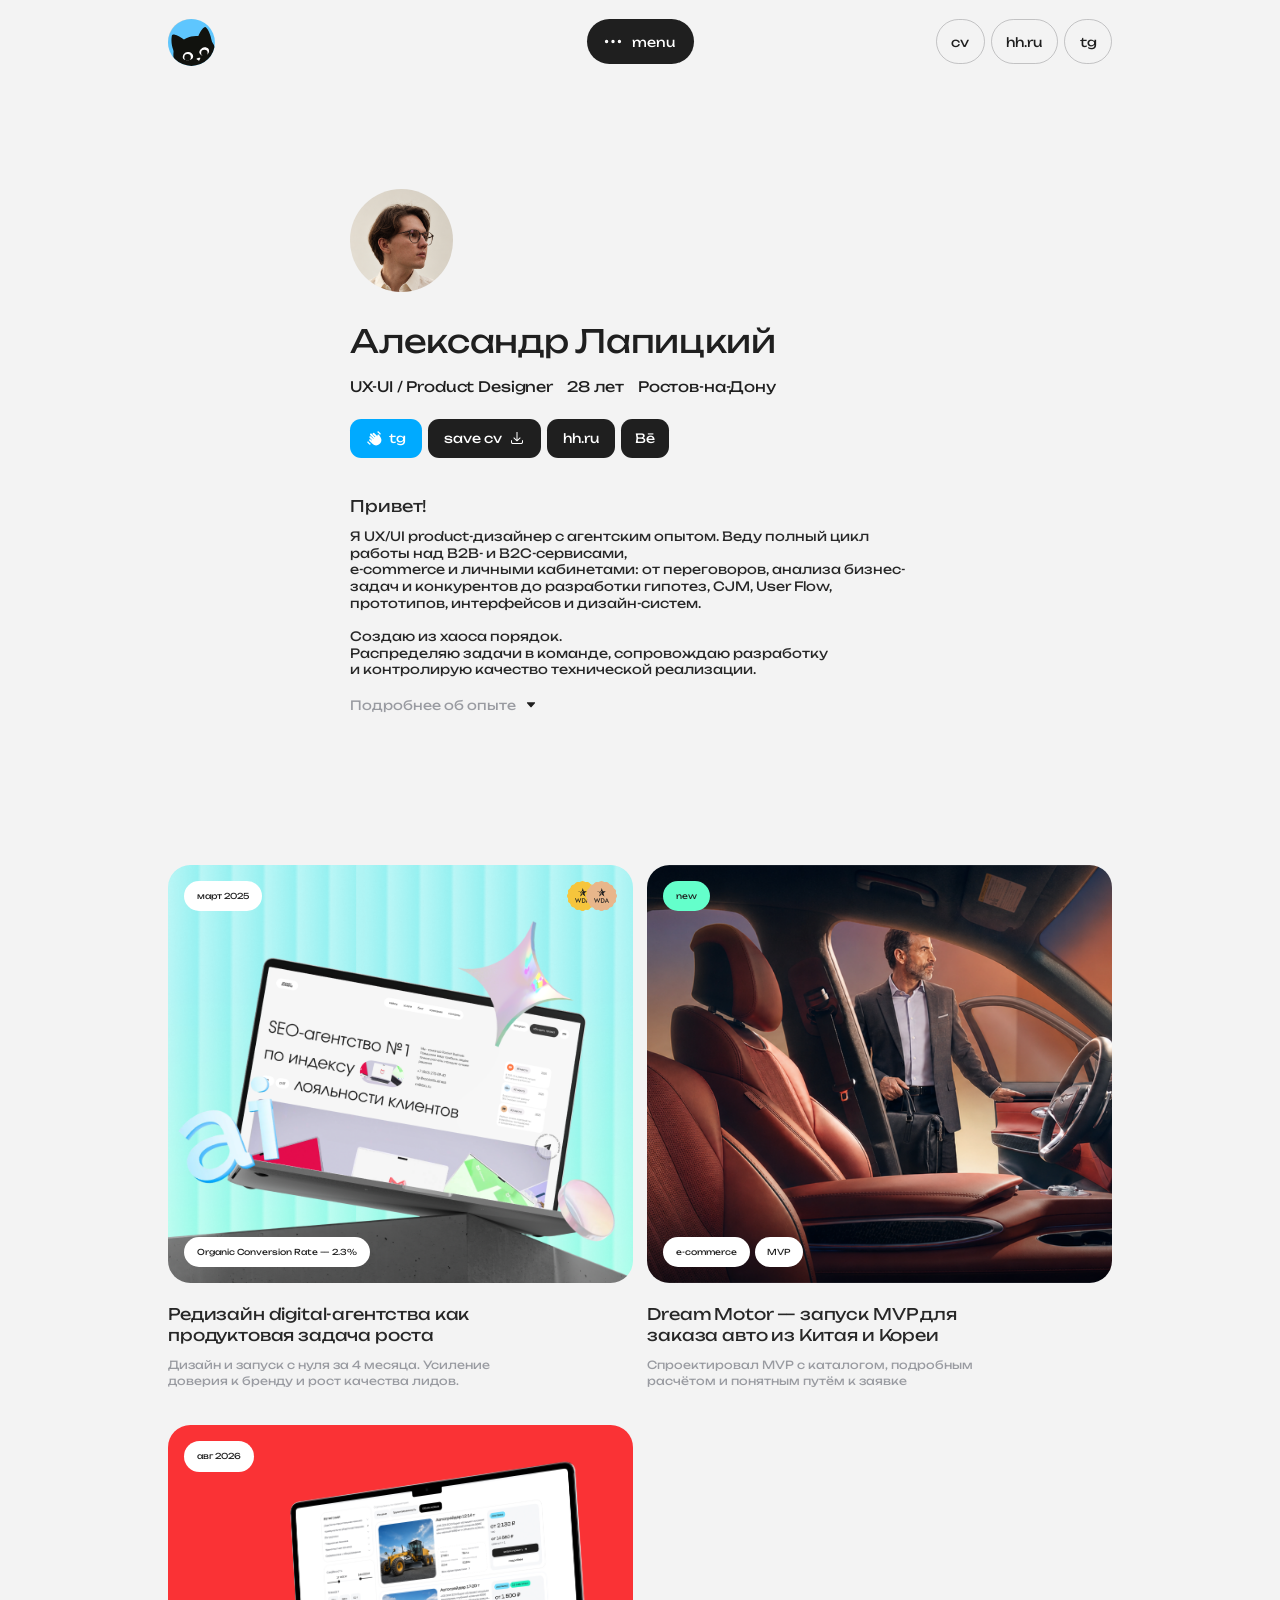
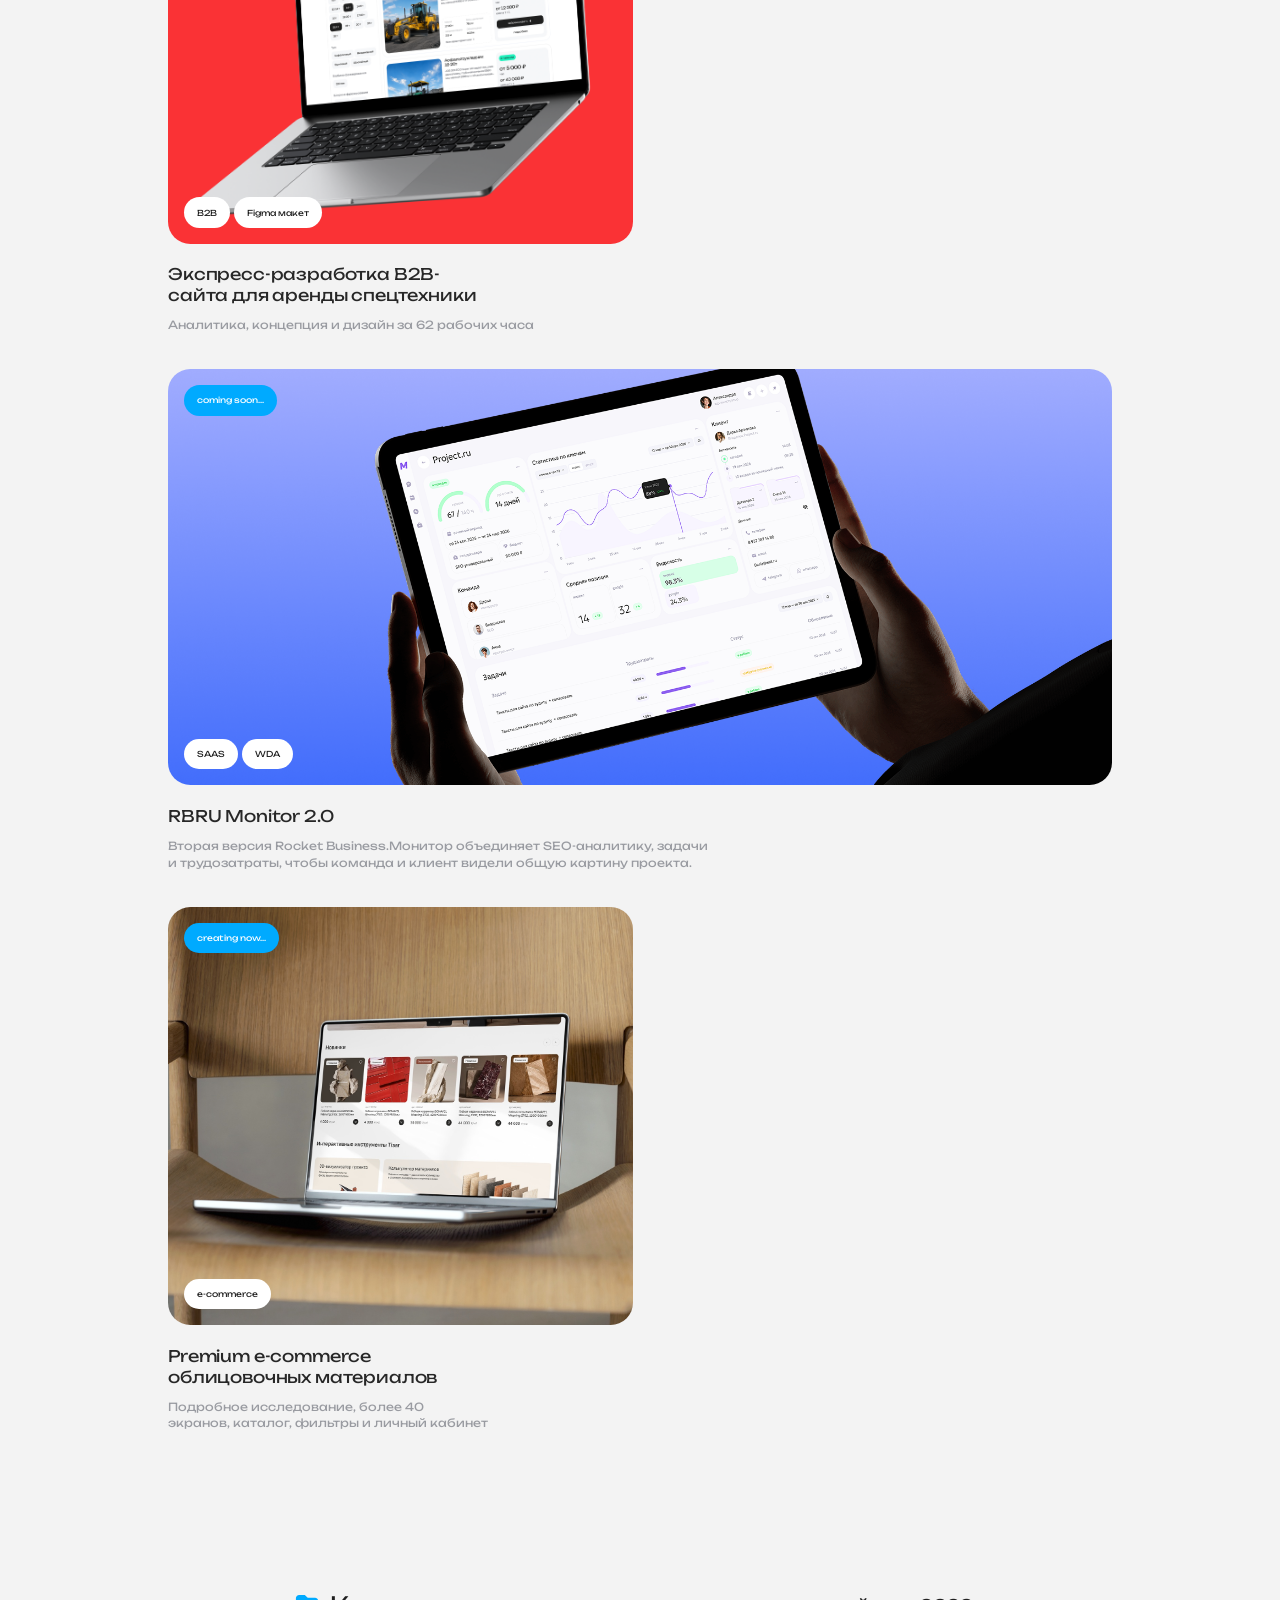
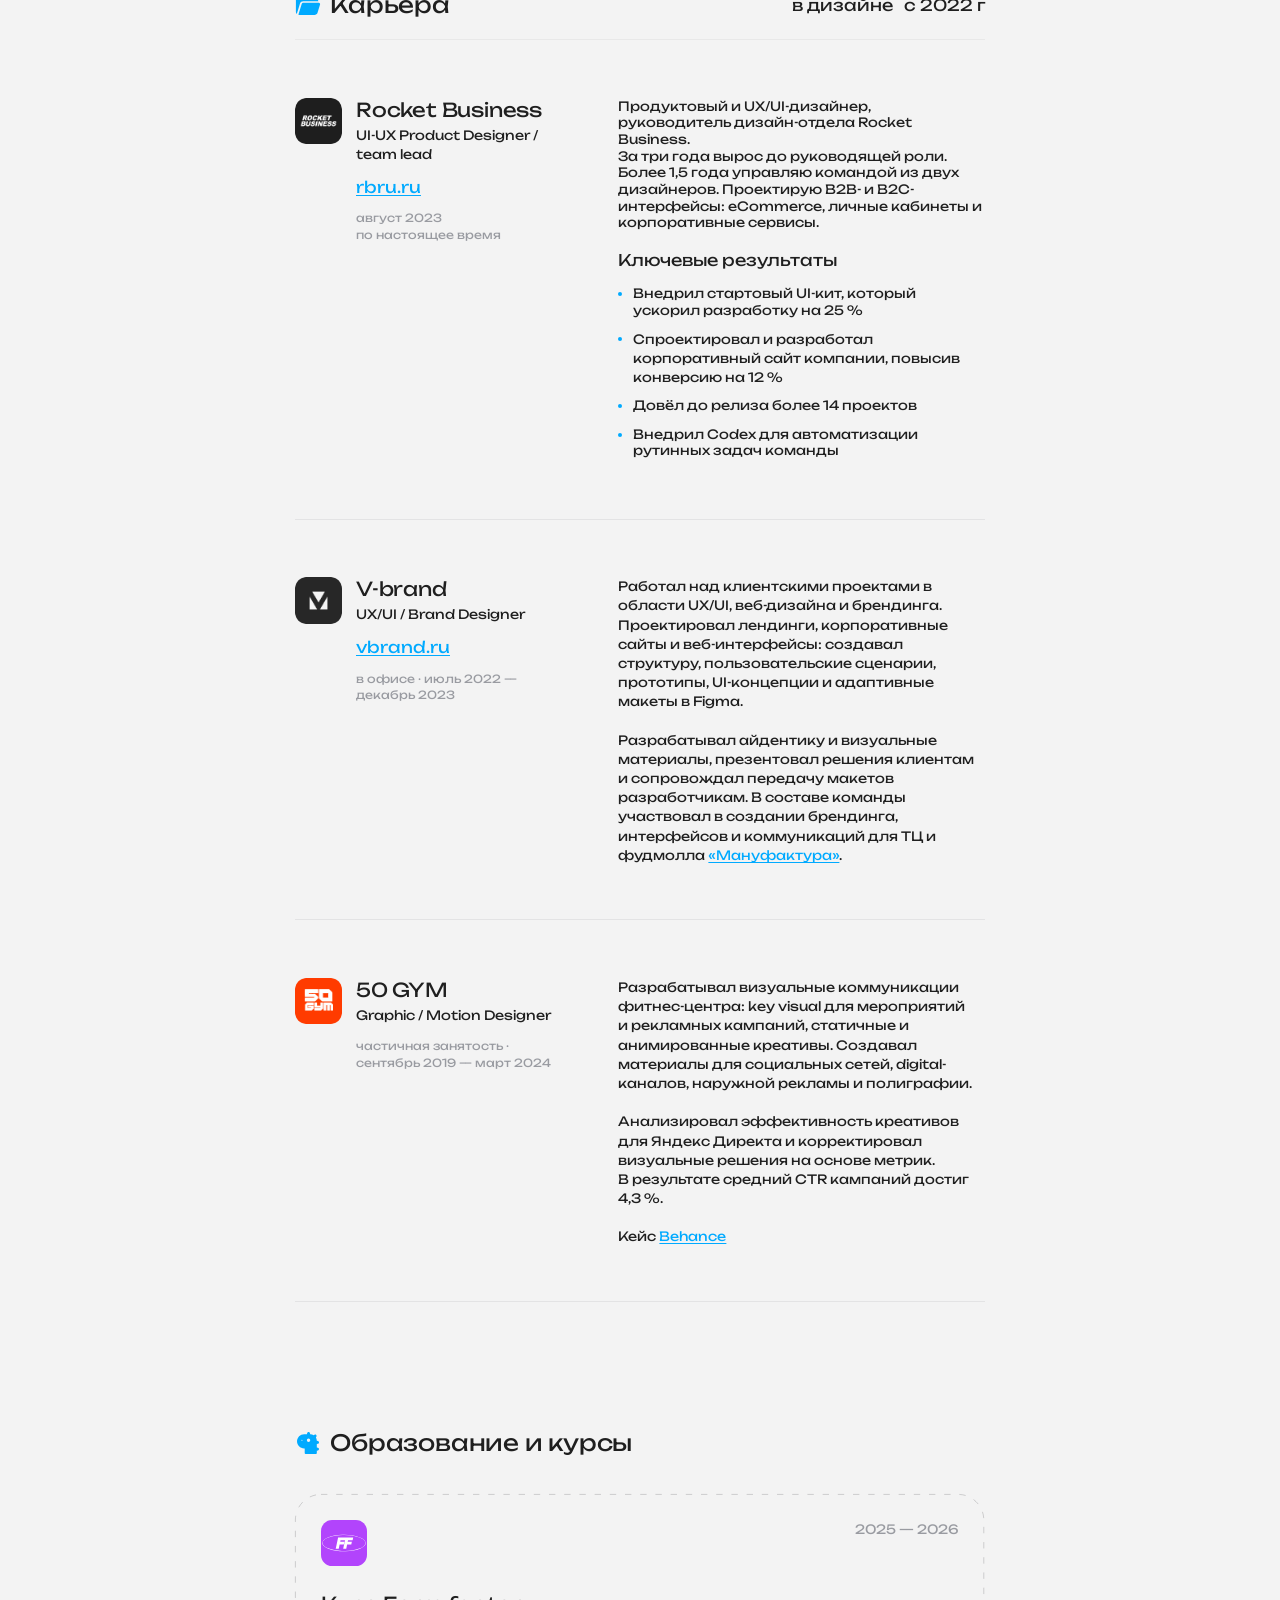
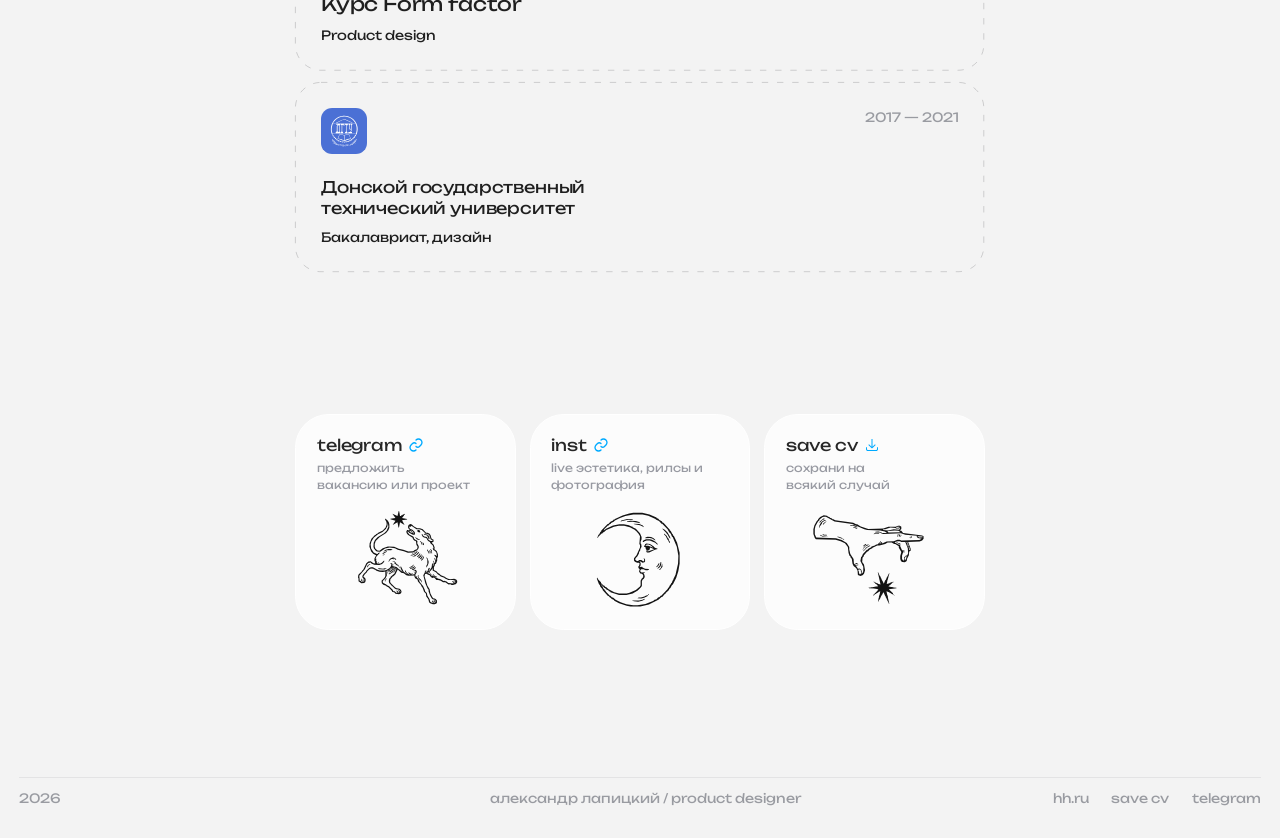
==== commit d33cc464: "Prevent contact illustration overlap" ====
--- a/index.html
+++ b/index.html
@@ -27,8 +27,8 @@
         window.addEventListener('resize', updateLayoutScale, { passive: true });
       })();
     </script>
-    <script type="module" crossorigin src="/assets/index-C9MIsHMn.js"></script>
-    <link rel="stylesheet" crossorigin href="/assets/index-B5lH6nas.css">
+    <script type="module" crossorigin src="/assets/index-B1fOxFtx.js"></script>
+    <link rel="stylesheet" crossorigin href="/assets/index-BMc6eReQ.css">
   </head>
   <body>
     <div id="root"></div>
--- a/assets/index-BMc6eReQ.css
+++ b/assets/index-BMc6eReQ.css
@@ -0,0 +1 @@
+@font-face{font-family:Unbounded;src:url(/fonts/Unbounded-VariableFont_wght.ttf) format("truetype");font-style:normal;font-weight:100 900;font-display:swap}:root{font-family:Unbounded,sans-serif;color:#1f1f1f;background:#f3f3f3;font-synthesis:none;font-weight:400;--page: #f3f3f3;--ink: #1f1f1f;--muted: #999ba1;--blue: #00aaff;--mint: #64ffcb;--line: rgba(153, 155, 161, .18)}*{box-sizing:border-box}html{scroll-behavior:smooth;overflow-x:clip}body{margin:0;width:100%;min-width:320px;overflow-x:clip}#root{position:relative;z-index:1;zoom:var(--portfolio-scale, 1)}#intro-title,#projects,#experience,#education,#contacts{scroll-margin-top:112px}button,a{-webkit-tap-highlight-color:transparent}a{color:inherit}img{display:block}h1,h2,h3,h4,p{margin:0;font-weight:400}.visually-hidden{position:absolute;width:1px;height:1px;padding:0;margin:-1px;overflow:hidden;clip:rect(0,0,0,0);white-space:nowrap;border:0}.container{width:min(1296px,calc(100% - 48px));margin-inline:auto}.narrow{width:min(862px,calc(100% - 48px));margin-inline:auto}.site-header{width:min(1296px,calc(100% - 48px));height:56px;margin:24px auto 0;display:grid;grid-template-columns:1fr auto 1fr;align-items:center;position:sticky;top:24px;z-index:100}.site-header__profile{justify-self:start;position:relative;width:94px;height:56px}.site-header__avatar{display:block;width:94px;height:56px;text-decoration:none}.site-header__identity{position:absolute;top:7px;left:106px;display:flex;flex-direction:column;width:max-content;opacity:0;transform:translate(-8px);pointer-events:none;transition:opacity .28s ease,transform .36s cubic-bezier(.22,1,.36,1)}.site-header__identity span{color:var(--muted);font-size:14px;line-height:1.5}.site-header__identity strong{font-size:16px;font-weight:400;line-height:1.48}.site-header__profile--open .site-header__identity{opacity:1;transform:translate(0);pointer-events:auto}.site-header--scrolled .site-header__identity{opacity:0;transform:translate(-8px);pointer-events:none}.site-header__profile--open .site-header__identity:before{content:"";position:absolute;inset:0 auto 0 -14px;width:14px}.site-header__avatar .avatar-pair__portrait{transform-origin:center;transition:transform .46s cubic-bezier(.22,1,.36,1)}.site-header__avatar .avatar-pair__mascot{z-index:1;transition:transform .46s cubic-bezier(.22,1,.36,1)}.site-header--scrolled .site-header__avatar .avatar-pair__portrait{transform:scale(.84)}@media(min-width:701px){.site-header__profile--open .avatar-pair__portrait{transform:translate(98px)}.site-header--scrolled .site-header__profile--open .avatar-pair__portrait{transform:translate(98px) scale(1)}}.avatar-pair{width:236px;height:142px;position:relative;flex:none}.avatar-pair__portrait,.avatar-pair__mascot{display:block;width:142px;height:142px;position:absolute;top:0;overflow:hidden;border-radius:50%}.avatar-pair__portrait{left:0;background:transparent}.avatar-pair__portrait img{position:absolute;inset:0;display:block;width:100%;height:100%;object-fit:cover;object-position:center 35%}.avatar-pair__mascot{left:94px;background:#5ec6fe}.avatar-pair__cat{position:absolute;width:147px;height:153px;left:-3px;top:6px;animation:cat-rise .9s cubic-bezier(.18,.72,.2,1) both}.avatar-pair--small .avatar-pair__cat{animation-duration:.7s}.mascot__pupil{transform:translate(var(--gaze-x, 0px),var(--gaze-y, 0px))}.mascot__head{transform-box:view-box;transform-origin:50% 78%;transform:translate(var(--head-x, 0px),var(--head-y, 0px)) rotate(var(--head-angle, 0deg))}@keyframes cat-rise{0%{transform:translateY(110%)}to{transform:translateY(0)}}.avatar-pair--small{width:272px;height:160px;transform:scale(.35);transform-origin:left top}.avatar-pair--small .avatar-pair__portrait{width:160px;height:160px}.avatar-pair--small .avatar-pair__portrait img{width:199.42%;height:auto;max-width:none;inset:-12.06% auto auto -46.8%;object-fit:initial}.avatar-pair--small .avatar-pair__mascot{width:168px;height:168px;left:0}.avatar-pair--small .avatar-pair__cat{width:178px;height:185px;left:-4px;top:0}.site-menu{--menu-height-delay: .17s;--menu-height-duration: .43s;position:absolute;top:0;left:calc(50% - 66px);width:var(--menu-width, 133px);height:56px;overflow:hidden;border-radius:28px;background:var(--ink);z-index:2;transition:left .54s cubic-bezier(.4,0,.2,1),width .54s cubic-bezier(.4,0,.2,1),height var(--menu-height-duration) cubic-bezier(.4,0,.2,1) var(--menu-height-delay),border-radius .54s cubic-bezier(.4,0,.2,1)}.click-confetti{position:fixed;inset:0;z-index:1000;overflow:hidden;pointer-events:none}.click-confetti__side{position:absolute;top:0;width:75vh;height:100vh}.click-confetti__side--left{left:-24vh}.click-confetti__side--right{right:-24vh;transform:scaleX(-1)}.click-confetti svg{display:block;width:100%;height:100%;overflow:visible}.site-menu--scrolled:not(.site-menu--open){left:calc(50% - 66px)}.site-menu--open{--menu-height-delay: 0ms;--menu-height-duration: .54s;left:calc(50% - 66px);width:200px;height:261px;border-radius:29px}@media(hover:hover){.site-menu:not(.site-menu--open):hover .site-menu__dots{transform:scale(1.06)}}.site-menu__trigger{height:56px;width:125px;display:flex;align-items:center;justify-content:flex-start;gap:10px;padding:0 18px;border:0;border-radius:inherit;background:transparent;color:#fff;cursor:pointer;font-family:inherit;font-size:16px;line-height:1.48;white-space:nowrap}.site-menu__label{transform:translateY(1px)}.site-menu__mobile-cat{display:none}.site-menu__trigger:focus-visible{outline:2px solid var(--blue);outline-offset:-4px}.site-menu--open .site-menu__trigger:focus-visible{outline:none}.site-menu--open .site-menu__trigger:focus-visible .site-menu__icon{outline:2px solid var(--blue);outline-offset:4px;border-radius:50%}.site-menu__icon{position:relative;width:28px;height:28px;display:grid;place-items:center;flex:none}.site-menu__icon img{position:absolute;transition:opacity .22s ease,transform .36s cubic-bezier(.22,1,.36,1)}.site-menu__dots{width:28px;height:28px}.site-menu__dots--mobile{display:none}.site-menu__close{opacity:0;transform:rotate(-90deg) scale(.5)}.site-menu--open .site-menu__dots{opacity:0;transform:rotate(90deg) scale(.5)}.site-menu--open .site-menu__close{opacity:1;transform:rotate(0) scale(1)}.site-menu--open .site-menu__trigger{width:100%;padding-left:19px}.site-menu__status{position:absolute;top:28px;left:var(--drop-left, 125px);width:var(--drop-width, 1px);height:var(--drop-height, 1px);display:flex;align-items:center;padding:0;overflow:hidden;border:0;border-radius:999px;background:#fff;color:var(--ink);font-family:inherit;font-size:14px;line-height:1.5;white-space:nowrap;opacity:0;transform:translateY(-50%);transition:background-color .24s ease,color .24s ease;pointer-events:none}.site-menu__status-content{position:relative;width:100%;min-width:0;height:100%;display:block;overflow:hidden;opacity:0}.site-menu__status-value{position:absolute;inset:0;display:flex;align-items:center;justify-content:center;transition:transform .42s cubic-bezier(.22,1,.36,1),opacity .25s ease}.site-menu__status-value--up{justify-content:flex-start;gap:1px;padding-left:16px;opacity:0;transform:translateY(115%);transition:transform .44s cubic-bezier(.18,1.24,.32,1),opacity .25s ease}.site-menu__status-value--up img{width:24px;height:24px}.site-menu__status-value--back{justify-content:flex-start;gap:1px;padding-left:14px;opacity:0;transform:translateY(115%);transition:transform .44s cubic-bezier(.18,1.24,.32,1),opacity .25s ease}.site-menu__status-value--back img{width:24px;height:24px;transform:rotate(-90deg)}.site-menu--scrolled .site-menu__status{cursor:pointer;pointer-events:auto}.site-menu--bottom .site-menu__status,.site-menu__status:focus-visible{background:var(--mint)}.site-menu--bottom .site-menu__status-value--percent,.site-menu__status:focus-visible .site-menu__status-value--percent{opacity:0;transform:translateY(-115%)}.site-menu--bottom .site-menu__status-value--up,.site-menu__status:focus-visible .site-menu__status-value--up{opacity:1;transform:translateY(0)}@media(hover:hover){.site-menu--scrolled .site-menu__status:hover{background:var(--mint)}.site-menu--scrolled .site-menu__status:hover .site-menu__status-value--percent{opacity:0;transform:translateY(-115%)}.site-menu--scrolled .site-menu__status:hover .site-menu__status-value--up{opacity:1;transform:translateY(0)}}.site-menu--case.site-menu--bottom:not(.site-menu--open){left:calc(50% - 101px);width:218px}.site-menu--case.site-menu--bottom .site-menu__status{width:89px}@media(min-width:701px){.site-menu--case.site-menu--bottom.site-menu--open{left:calc(50% - 101px);width:218px}}.site-menu--case.site-menu--bottom .site-menu__status-value--up,.site-menu--case.site-menu--bottom .site-menu__status:is(:hover,:focus-visible) .site-menu__status-value--up{opacity:0;transform:translateY(-115%)}.site-menu--case.site-menu--bottom .site-menu__status-value--back{opacity:1;transform:translateY(0)}.site-menu__status:focus-visible{outline:2px solid #fff;outline-offset:-4px}.site-menu__panel{position:absolute;top:64px;left:57px;right:12px;display:grid;gap:14px;color:#fff;opacity:0;transform:translateY(-8px);visibility:hidden;pointer-events:none;transition:opacity .18s ease,transform .24s cubic-bezier(.22,1,.36,1),visibility 0s linear .18s}.site-menu--open .site-menu__panel{opacity:1;transform:translateY(0);visibility:visible;pointer-events:auto;transition-duration:.32s,.44s,0s;transition-delay:.2s,.2s,0ms}.site-menu__panel a{width:100%;text-decoration:none;font-size:12px;line-height:1.4;white-space:nowrap}.site-menu__panel a:hover,.site-menu__panel a:focus-visible{text-decoration:underline;text-underline-offset:3px}.site-menu__panel .site-menu__item{position:relative}.site-menu__item:before{content:"";position:absolute;inset:-7px 0 -7px -47px}.site-menu__item>span:last-child{display:inline-block;transform:translateY(1px);transition:transform .24s cubic-bezier(.22,1,.36,1)}.site-menu__item-icon{position:absolute;top:-1px;left:-29px;width:18px;height:18px;background:var(--muted);-webkit-mask-image:var(--menu-icon);mask-image:var(--menu-icon);-webkit-mask-position:center;mask-position:center;-webkit-mask-size:18px 18px;mask-size:18px 18px;-webkit-mask-repeat:no-repeat;mask-repeat:no-repeat;transition:background-color .24s ease,transform .26s cubic-bezier(.22,1,.36,1)}.site-menu__item--about{--menu-icon: url(/assets/menu-about.svg)}.site-menu__item--projects{--menu-icon: url(/assets/menu-projects.svg)}.site-menu__item--career{--menu-icon: url(/assets/menu-career.svg)}.site-menu__item--education{--menu-icon: url(/assets/menu-education.svg)}.site-menu__item--contacts{--menu-icon: url(/assets/menu-contacts.svg)}.site-menu__panel .site-menu__item:is(:hover,:focus-visible){text-decoration:none}.site-menu__item:is(:hover,:focus-visible)>span:last-child{transform:translate(2px,1px)}.site-menu__item:is(:hover,:focus-visible) .site-menu__item-icon{background:#6cf;transform:translate(2px) scale(1.08)}.site-menu__panel .site-menu__cv{display:flex;align-items:center;gap:6px;margin-top:4px;font-size:14px;line-height:1.5}.site-menu__cv{transition:transform .24s cubic-bezier(.22,1,.36,1)}.site-menu__cv-label{transform:translateY(1px)}.site-menu__cv-icon{width:24px;height:24px;background:#fff;-webkit-mask:url(/assets/header-menu-download.svg) center / 24px 24px no-repeat;mask:url(/assets/header-menu-download.svg) center / 24px 24px no-repeat;transition:background-color .24s ease,transform .26s cubic-bezier(.22,1,.36,1)}.site-menu__panel .site-menu__cv:is(:hover,:focus-visible){text-decoration:none;transform:translateY(-2px)}.site-menu__cv:is(:hover,:focus-visible) .site-menu__cv-icon{background:#6cf;transform:scale(1.06)}.site-header--scrolled .site-header__links>*{background:#f3f3f3db;-webkit-backdrop-filter:blur(12px);backdrop-filter:blur(12px)}.site-header__links{position:absolute;top:0;right:0;display:flex;gap:8px}.site-header__links>*{height:56px;padding:1px 18px 0;display:grid;place-items:center;border:1px solid rgba(138,138,139,.46);border-radius:44px;font-size:16px;line-height:1.48;color:var(--ink);text-decoration:none}.site-header__mobile-info,.site-header__mobile-actions{display:none}.intro{margin-top:48px;padding:120px 24px}.intro__inner{width:724px;max-width:100%;margin-inline:auto}.intro__portrait{position:relative;display:block;width:128px;height:128px;overflow:hidden;border-radius:50%}.intro__portrait-link{position:relative;display:block;width:fit-content;border-radius:50%;text-decoration:none}.intro__portrait-link:focus-visible{outline:2px solid var(--blue);outline-offset:5px}.intro__portrait img{position:absolute;display:block;width:169%;height:auto;max-width:none;left:-35%;top:-5%}.intro__content{margin-top:38px}.intro__identity h1{font-size:40px;line-height:1.2;letter-spacing:-.01em;white-space:nowrap}.intro__meta{margin-top:22px;display:flex;flex-wrap:wrap;gap:18px;font-size:18px;line-height:1.3;letter-spacing:-.01em}.social-buttons{margin-top:28px;display:flex;align-items:center;gap:8px}.social-button{--cat-cutout-color: var(--ink);height:48px;padding:0 20px;display:inline-flex;align-items:center;justify-content:center;gap:8px;border-radius:14px;background:var(--ink);color:#fff;text-decoration:none;font-size:16px;line-height:1.48}.social-button img{width:20px;height:20px}.social-button--blue{--cat-cutout-color: var(--blue);background:var(--blue);color:#fff}.social-button--mascot{position:relative;isolation:isolate;border:0;font-family:inherit;cursor:pointer}.social-button__content{display:inline-flex;align-items:center;justify-content:center;gap:8px}.social-button__download-icon{display:block;width:20px;height:20px;flex:none;background-color:#fff;-webkit-mask:url(/assets/bc88c.svg) center / contain no-repeat;mask:url(/assets/bc88c.svg) center / contain no-repeat;transition:background-color .22s ease,transform .26s cubic-bezier(.22,1,.36,1)}.social-button--cv:is(:hover,:focus-visible) .social-button__download-icon{background-color:var(--blue)}.download-button{--cv-progress: 0;--cv-wave: 6px;--cv-width: 180px;--cv-height: 48px;position:relative;isolation:isolate;overflow:hidden;white-space:nowrap}.download-button--downloading{--cat-cutout-color: var(--blue);background:var(--blue)}.download-button--downloading:before{content:"";position:absolute;inset:-1px;z-index:0;border-radius:inherit;background:var(--ink);clip-path:inset(0 0 0 calc(var(--cv-progress) * 100%));pointer-events:none}.download-button:focus{outline:none}.download-button:focus-visible:not(.download-button--downloading){outline:2px solid var(--blue);outline-offset:3px}.download-button__label{position:relative;z-index:1;display:inline-flex;align-items:center;gap:8px}.download-button__clip{position:absolute;inset:-1px;z-index:2;overflow:hidden;border-radius:inherit;pointer-events:none}.download-button__fill,.download-button__crest{position:absolute;inset:0;display:grid;place-items:center;background:var(--blue);color:#fff}.download-button__fill{clip-path:inset(0 calc((1 - var(--cv-progress)) * (100% + .75 * var(--cv-wave)) - var(--cv-progress) * .25 * var(--cv-wave) - 2px) 0 0)}.download-button__crest{-webkit-mask-image:url("data:image/svg+xml,%3Csvg xmlns='http://www.w3.org/2000/svg' width='20' height='200' viewBox='0 0 20 200' preserveAspectRatio='none'%3E%3Cpath d='M0 0H10C18 8 18 25.3 10 33.3S2 58.7 10 66.7S18 92 10 100S2 125.3 10 133.3S18 158.7 10 166.7S2 192 10 200H0Z'/%3E%3C/svg%3E");mask-image:url("data:image/svg+xml,%3Csvg xmlns='http://www.w3.org/2000/svg' width='20' height='200' viewBox='0 0 20 200' preserveAspectRatio='none'%3E%3Cpath d='M0 0H10C18 8 18 25.3 10 33.3S2 58.7 10 66.7S18 92 10 100S2 125.3 10 133.3S18 158.7 10 166.7S2 192 10 200H0Z'/%3E%3C/svg%3E");-webkit-mask-repeat:repeat-y;mask-repeat:repeat-y;-webkit-mask-size:var(--cv-wave) calc(var(--cv-height) * 2);mask-size:var(--cv-wave) calc(var(--cv-height) * 2);-webkit-mask-position-x:calc(-1 * var(--cv-wave) + var(--cv-progress) * (var(--cv-width) + var(--cv-wave)));mask-position-x:calc(-1 * var(--cv-wave) + var(--cv-progress) * (var(--cv-width) + var(--cv-wave)));-webkit-mask-position-y:calc(-1 * var(--cv-progress) * 1.05 * var(--cv-height));mask-position-y:calc(-1 * var(--cv-progress) * 1.05 * var(--cv-height))}.download-button__label--fill{position:absolute;inset:0;z-index:auto;justify-content:center}.download-button .download-button__clip .social-button__download-icon{background-color:#fff}.download-button--celebrating .social-button__download-icon{opacity:0}.button-burst{--cv-cat-detail-color: var(--cat-cutout-color);position:absolute;right:20px;top:50%;z-index:3;display:block;width:20px;height:20px;color:inherit;opacity:0;visibility:hidden;pointer-events:none;transform:translateY(-50%);transition:opacity 90ms ease,visibility 0s linear 90ms}.download-button--celebrating .button-burst{opacity:1;visibility:visible;transition:opacity 90ms ease}.button-burst__cat{position:absolute;left:50%;top:50%;width:23px;height:24px;opacity:0;transform:translate(-50%,-50%) scale(.4)}.download-button--celebrating .button-burst__cat{animation:cv-cat-pop .47s cubic-bezier(.2,1.25,.36,1) both}.button-burst__spark{position:absolute;left:50%;top:50%;width:10px;height:10px;color:#ff3f9f;opacity:0;transform:translate(-50%,-50%) scale(.2)}.button-burst__spark--top{--spark-x: 0px;--spark-y: -18px;--spark-delay: 0ms}.button-burst__spark--top-right{--spark-x: 12px;--spark-y: -13px;--spark-delay: 13ms}.button-burst__spark--right{--spark-x: 16px;--spark-y: 0px;--spark-delay: 27ms}.button-burst__spark--bottom-right{--spark-x: 12px;--spark-y: 13px;--spark-delay: 40ms}.button-burst__spark--bottom{--spark-x: 0px;--spark-y: 18px;--spark-delay: 54ms}.button-burst__spark--bottom-left{--spark-x: -12px;--spark-y: 13px;--spark-delay: 67ms}.button-burst__spark--left{--spark-x: -16px;--spark-y: 0px;--spark-delay: 81ms}.button-burst__spark--top-left{--spark-x: -12px;--spark-y: -13px;--spark-delay: 94ms}.download-button--celebrating .button-burst__spark{animation:cv-spark-burst 336ms ease-out var(--spark-delay) both}.social-button--mascot .button-burst{left:50%;right:auto;transform:translate(-50%,-50%)}.social-button--mascot.social-button--blue .button-burst{left:var(--mascot-icon-x, 30px)}.social-button--mascot-active .social-button__content{animation:social-button-content .58s both}.social-button--blue.social-button--mascot-active .social-button__content{animation:none}.social-button--blue.social-button--mascot-active .social-button__content img{animation:social-button-content .58s both}.social-button--mascot-active .button-burst{visibility:visible;animation:social-button-burst .58s both}.social-button--mascot-active .button-burst__cat{animation:cv-cat-pop .47s cubic-bezier(.2,1.25,.36,1) both}.social-button--mascot-active .button-burst__spark{animation:cv-spark-burst 336ms ease-out var(--spark-delay) both}@keyframes social-button-content{0%,to{opacity:1}18%,72%{opacity:0}}@keyframes social-button-burst{0%,to{opacity:0}18%,72%{opacity:1}}@keyframes cv-cat-pop{0%{opacity:0;transform:translate(-50%,-30%) scale(.4) rotate(-12deg)}65%{opacity:1;transform:translate(-50%,-53%) scale(1.12) rotate(4deg)}to{opacity:1;transform:translate(-50%,-50%) scale(1) rotate(0)}}@keyframes cv-spark-burst{0%{opacity:0;transform:translate(-50%,-50%) scale(.2) rotate(-30deg)}30%{opacity:1}65%{opacity:1;transform:translate(calc(-50% + var(--spark-x)),calc(-50% + var(--spark-y))) scale(1.2) rotate(25deg)}80%{opacity:1;transform:translate(calc(-50% + var(--spark-x)),calc(-50% + var(--spark-y))) scale(1.1) rotate(35deg)}to{opacity:0;transform:translate(calc(-50% + var(--spark-x)),calc(-50% + var(--spark-y))) scale(.75) rotate(45deg)}}.social-button--muted{--cat-cutout-color: rgba(153,155,161,.12);background:#999ba11f;color:var(--ink)}.social-button--behance{width:60px;padding:0}.social-button__mobile-icon{display:none}.intro__about{margin-top:48px;color:#272727}.intro__about h2{margin-bottom:14px;font-size:20px;line-height:1.3;letter-spacing:-.01em}.intro__about p{font-size:16px;line-height:1.3}.intro__about p+p{margin-top:21px}.intro__experience-link{display:flex;align-items:center;gap:8px;width:fit-content;margin-top:24px;color:var(--muted);font-size:16px;line-height:1.3;text-decoration:none}.intro__experience-link svg{width:20px;height:20px;flex:none;color:var(--ink);transform:rotate(180deg);transition:color .18s ease}.intro__experience-link:hover,.intro__experience-link:focus-visible{color:var(--ink)}.intro__experience-link:hover svg,.intro__experience-link:focus-visible svg{color:var(--blue)}.projects{margin-top:80px;display:grid;grid-template-columns:repeat(3,minmax(0,1fr));column-gap:18px;row-gap:42px}.case-card{min-width:0;position:relative}.case-card__link{position:relative;top:0;display:block;color:inherit;text-decoration:none}.case-card__link[href]{cursor:pointer}.case-card__link[href]:focus-visible{outline:2px solid var(--blue);outline-offset:5px;border-radius:28px}.case-card--wide{grid-column:span 2}.case-card__cover{width:100%;aspect-ratio:420 / 378;position:relative;overflow:hidden;border-radius:28px;isolation:isolate}.case-card--wide .case-card__cover{aspect-ratio:858 / 378}.case-card__media{position:absolute;inset:0}.case-card__image{width:100%;height:100%;object-fit:cover}.case-card--dream .case-card__image{object-position:93% 50%}.case-card--equipment .case-card__image{transform:translate(2%) scale(1.08)}.case-card--commerce .case-card__image{object-fit:cover;object-position:center 55%}.case-card__label,.case-card__tags span{height:38px;padding:0 16px;display:inline-flex;align-items:center;justify-content:center;border-radius:30px;background:#fff;color:var(--ink);white-space:nowrap}.case-card__label{position:absolute;top:20px;left:20px;font-size:10.24px;line-height:1.5}.case-card__label--mint{background:var(--mint)}.case-card__label--blue{background:var(--blue);color:#fff}.case-card__tags{position:absolute;bottom:20px;left:20px;display:flex;gap:6px;max-width:calc(100% - 40px)}.case-card__tags span{min-width:0;max-width:100%;overflow:hidden;padding-top:1px;font-size:10.24px;line-height:1.5;text-overflow:ellipsis}.case-card__awards{position:absolute;top:20px;right:20px;display:flex;align-items:center}.case-card__award{position:relative;display:block;width:38px;height:38px}.case-card__award+.case-card__award{margin-left:-14px}.case-card__award img:first-child{width:38px;height:38px;object-fit:contain}.case-card__award img:last-child{position:absolute;width:19px;height:19px;left:9.5px;top:9.5px}.case-card h3{margin-top:26px;color:#272727;font-size:20px;line-height:1.3;letter-spacing:-.01em;text-wrap:balance}.case-card p{margin-top:14px;color:var(--muted);font-size:14px;line-height:1.5;text-wrap:balance}@media(min-width:1400px){.case-card{height:517px}.case-card--wide{height:498px}.case-card--wide h3,.case-card--wide p{max-width:574px}.case-card--dream p,.case-card--wide p{max-height:42px;overflow:hidden}}.experience{margin-top:200px}.section-heading{display:flex;align-items:center;justify-content:space-between;gap:24px}.section-heading__title{display:flex;align-items:center;gap:12px}.section-heading__icon{display:block;width:32px;height:32px;flex:none;background-color:#0af;-webkit-mask-position:center;mask-position:center;-webkit-mask-size:contain;mask-size:contain;-webkit-mask-repeat:no-repeat;mask-repeat:no-repeat;transition:transform .26s cubic-bezier(.22,1,.36,1)}@media(hover:hover){.section-heading__title:hover .section-heading__icon{transform:translateY(-2px) scale(1.06)}}.section-heading h2{font-size:28px;line-height:1.1;letter-spacing:-.01em}.section-heading__aside{display:flex;gap:14px;font-size:20px;line-height:1.3;white-space:nowrap}.experience .section-heading{padding-bottom:28px;box-shadow:inset 0 -1px var(--line)}.experience-row{display:grid;grid-template-columns:342px minmax(0,458px);gap:62px;margin-top:72px;border-bottom:1px solid var(--line);padding-bottom:68px;transition:transform .26s cubic-bezier(.22,1,.36,1)}.experience-row__summary{display:flex;align-items:flex-start;gap:18px;min-width:0}.experience-row__logo{display:block;width:58px;height:58px;flex:none;border-radius:14px;transition:transform .26s cubic-bezier(.22,1,.36,1)}@media(hover:hover)and (pointer:fine){.experience-row:hover{transform:translateY(-2px)}.experience-row__logo:hover{transform:translateY(-1px) scale(1.03)}}.experience-row:focus-within{transform:translateY(-2px)}.experience-row__summary-text{display:flex;flex-direction:column;align-items:flex-start;gap:16px;min-width:0;max-width:266px}.experience-row__position{display:flex;flex-direction:column;align-items:flex-start;gap:4px}.experience-row__summary h3{font-size:24px;line-height:1.3;letter-spacing:-.01em}.experience-row__summary p{font-size:16px;line-height:1.48}.experience-row__summary a{color:var(--blue);font-size:20px;line-height:1.3;text-decoration:underline;text-underline-offset:2px}.experience-row__summary time{color:var(--muted);font-size:14px;line-height:1.5;font-style:normal}.experience-row__mobile-copy{display:none}.experience-row__description{font-size:16px;line-height:1.48}.experience .section-heading+.experience-row .experience-row__description{line-height:1.3}.experience-row--vbrand .experience-row__description,.experience-row--gym .experience-row__description{line-height:1.5}.experience-row__description p+p{margin-top:24px}.experience-row__no-break{white-space:nowrap}.experience-row__description h4{margin-top:24px;font-size:20px;line-height:1.3}.experience-row__description ul{list-style:none;padding:0;margin:18px 0 0;display:grid;gap:12px}.experience-row__description li{position:relative;padding-left:18px;line-height:1.3}.experience-row__description li:before{content:"";position:absolute;top:.55em;left:0;width:5px;height:5px;border-radius:50%;background:var(--blue)}.experience-row__description a,.text-link{color:var(--blue)}.experience-row__description a{text-decoration:none}.text-link,.experience-row__description a.text-link,.experience-row__description a.experience-row__vbrand-link{text-decoration:underline;text-underline-offset:2px}@media(min-width:701px){.experience-row--rocket .experience-row__description li:nth-child(2){line-height:1.5}.experience-row__vbrand-link{color:var(--blue);text-decoration:underline;text-underline-offset:2px}.experience-row--vbrand .experience-row__description>p:first-child,.experience-row--gym .experience-row__description>p:first-child{text-wrap:balance}.experience-row__description li:nth-child(1){min-height:44px}.experience-row__description li:nth-child(2),.experience-row__description li:nth-child(4){min-height:48px}.experience-row__description li:nth-child(3){min-height:24px}}.education{margin-top:160px}.education__list{margin-top:48px;display:grid;gap:14px}.education-card{position:relative;padding:31px;border:1px solid transparent;border-radius:32px;display:flex;flex-direction:column;align-items:flex-start;gap:32px}.dashed-outline{position:absolute;inset:-1px;width:calc(100% + 2px);height:calc(100% + 2px);overflow:visible;pointer-events:none}.dashed-outline rect{fill:none;stroke:#8a8a8b75;stroke-width:1;stroke-dasharray:8 11;vector-effect:non-scaling-stroke}.education-card--course{min-height:221px}.education-card--university{min-height:238px;gap:28px}.education-card__top{width:100%;display:flex;align-items:flex-start;justify-content:space-between}.education-card__logo{display:block;flex:none}.education-card--course .education-card__logo,.education-card--university .education-card__logo{width:58px;height:58px}.education-card__content{display:flex;flex-direction:column;align-items:flex-start;gap:12px}.education-card h3{font-size:20px;line-height:1.3;letter-spacing:-.01em}.education-card--course h3{font-size:24px}.education-card--university h3{max-width:365px}.education-card p,.education-card time{font-size:16px;line-height:1.48}.education-card time{color:var(--muted);font-style:normal}.contacts{margin-top:177px}.contacts__grid{display:grid;grid-template-columns:repeat(3,minmax(0,1fr));gap:17px}.contact-slot{position:relative;min-width:0;height:270px}.contact-tile{position:relative;overflow:hidden;width:100%;height:100%;padding:24px 26px 32px;display:flex;flex-direction:column;border:2px solid #fff;border-radius:42px;background:#ffffffbf;color:#272727;text-decoration:none;transition:opacity .26s cubic-bezier(.22,1,.36,1),border-radius .26s cubic-bezier(.22,1,.36,1)}.contact-tile--button{font:inherit;text-align:left;cursor:pointer}.contact-tile h3{font-size:20px;line-height:1.3;letter-spacing:-.01em}.contact-tile__copy{position:relative;z-index:1}.contact-tile__heading{display:flex;align-items:center;gap:8px;width:100%}.contact-tile__heading img{display:block;flex:none;width:20px;height:20px}.contact-tile p{margin-top:6px;color:#989aa2;font-size:14px;line-height:1.5}.contact-tile__description--mobile{display:none}.contact-tile__art{position:absolute;display:block;overflow:hidden;pointer-events:none}.contact-tile__animation{display:contents}.contact-tile__art--animated>img{visibility:hidden}.contact-tile__art :is(img,svg){position:absolute;display:block;max-width:none;height:auto}.contact-tile__art--telegram,.contact-tile__art--inst{left:0;bottom:-3px;width:100%;aspect-ratio:276 / 166}.contact-tile__art--telegram :is(img,svg){width:100%;left:0;top:-37.69%}.contact-tile__art--inst :is(img,svg){width:79.04%;left:10.48%;top:-22.55%}.contact-tile__art--cv{left:0;bottom:-3px;width:100%;aspect-ratio:276 / 166}.contact-tile__art--cv :is(img,svg){width:100%;height:126.16%;left:0;top:-13%}.contact-tile:focus-visible{outline:2px solid var(--blue);outline-offset:4px}:is(.education-card,.intro__portrait){transition:transform .26s cubic-bezier(.22,1,.36,1)}@media(hover:hover){:is(.education-card,.intro__portrait):hover{transform:translateY(-2px)}.contact-slot:hover .contact-tile{opacity:.95;border-radius:48px}}.footer{width:min(1770px,calc(100% - 48px));margin:120px auto 38px;padding-top:14px;border-top:1px solid var(--line);display:flex;align-items:center;justify-content:space-between;gap:20px;color:var(--muted);font-size:16px;line-height:1.48}.footer--home{margin-top:183px}.footer__year{width:273px;flex:none}.footer>div{display:flex;align-items:center;gap:28px}.footer a{text-decoration:none;transition:color .22s ease}.footer a:is(:hover,:focus-visible){color:var(--blue)}.footer a:focus-visible{outline:2px solid var(--blue);outline-offset:4px}.footer__telegram-short{display:none}@media(min-width:701px)and (max-width:1000px){.footer__year{width:auto}}@media(min-width:701px)and (max-width:760px){.footer{gap:12px;font-size:14px}}.monitor-page{min-height:100vh;display:flex;flex-direction:column}.monitor-main{width:min(862px,calc(100% - 48px));margin:168px auto 0;flex:0 0 auto}.monitor-content{margin-top:38px}.monitor-badge{height:52px;width:fit-content;display:flex;align-items:center;padding:0 22px;border-radius:50px;background:#fff;font-size:14px;line-height:1.5}.monitor-content h1{font-size:32px;line-height:1.2;letter-spacing:-.01em;text-wrap:balance}.premium-page .monitor-content h1{margin-top:32px}.monitor-action{width:fit-content;margin-top:28px}.monitor-context{margin-top:48px;color:#272727}.monitor-context h2{font-size:24px;line-height:1.3;letter-spacing:-.01em}.monitor-context__body{margin-top:22px;font-size:16px;line-height:1.48}.monitor-context__body p{text-wrap:balance}.monitor-context__body p+p{margin-top:24px}.monitor-context__body a{color:var(--blue);text-decoration:underline;text-underline-offset:2px}.case-preview-visual{width:min(1468px,calc(100% - 48px));margin:80px auto 0}.case-preview-visual img{display:block;width:100%;height:auto}.monitor-page .footer{margin-top:120px;margin-bottom:24px}.rbru-page{min-height:100vh}.rbru-mobile-break{display:none}.rbru-intro{width:min(748px,calc(100% - 48px));margin:48px auto 80px;padding-top:120px}.rbru-back{width:fit-content;display:flex;align-items:end;gap:8px;color:var(--muted);font-size:20px;line-height:1.3;letter-spacing:-.01em;text-decoration:none}.rbru-back img{width:20px;height:20px}.rbru-back:hover,.rbru-back:focus-visible{color:var(--ink)}.case-breadcrumb{width:fit-content;display:inline-flex;align-items:center;gap:4px;color:var(--muted);font-size:16px;line-height:1.48;text-decoration:none}.case-breadcrumb__icon{display:block;width:20px;height:20px;flex:none;background:var(--muted);-webkit-mask:url(/assets/case-breadcrumb-arrow.svg) center / 20px 20px no-repeat;mask:url(/assets/case-breadcrumb-arrow.svg) center / 20px 20px no-repeat;transform:rotate(-90.31deg);transition:background-color .18s ease}.case-breadcrumb:hover,.case-breadcrumb:focus-visible{color:var(--ink)}.case-breadcrumb:hover .case-breadcrumb__icon,.case-breadcrumb:focus-visible .case-breadcrumb__icon{background:#0af}.case-breadcrumb:focus-visible{outline:2px solid var(--blue);outline-offset:4px;border-radius:4px}.rbru-intro__content{margin-top:38px}.rbru-intro__meta{display:flex;align-items:center;gap:6px}.rbru-intro__awards{display:flex;align-items:center}.rbru-intro__awards .rbru-award+.rbru-award{margin-left:-22px}.rbru-award{position:relative;display:block;width:52px;height:52px;flex:none}.rbru-award img:first-child{width:52px;height:52px}.rbru-award img:last-child{position:absolute;width:26px;height:26px;left:13px;top:13px}.rbru-intro__meta time{display:grid;place-items:center;height:52px;padding:0 22px;border-radius:50px;background:#fff;font-size:14px;line-height:1.5}.rbru-intro h1{margin-top:32px;max-width:748px;font-size:32px;line-height:1.2;letter-spacing:-.01em}.rbru-intro__links{display:flex;flex-wrap:wrap;gap:8px;margin-top:28px}.rbru-action{height:48px;display:inline-flex;align-items:center;justify-content:center;gap:8px;padding:0 20px;border-radius:14px;background:var(--ink);color:#fff;font-size:16px;line-height:1.48;text-decoration:none;white-space:nowrap}.rbru-action img{width:20px;height:20px}.rbru-action--blue{background:var(--blue)}:is(.site-header__links>*,.site-header__mobile-actions a,.social-button,.rbru-action){transition:transform .26s cubic-bezier(.22,1,.36,1)}:is(.social-button,.rbru-action) img{transition:transform .26s cubic-bezier(.22,1,.36,1)}@media(hover:hover){:is(.site-header__links>*,.site-header__mobile-actions a,.social-button,.rbru-action):hover{transform:translateY(-2px)}:is(.social-button,.rbru-action):hover img{transform:scale(1.06)}.social-button--cv:hover .social-button__download-icon{transform:scale(1.06)}}.rbru-intro__story{display:grid;gap:32px;margin-top:48px}.rbru-text{width:min(748px,calc(100% - 48px));margin-inline:auto;color:#272727}.rbru-intro .rbru-text{width:100%}.rbru-text h2{margin-bottom:22px;font-size:24px;line-height:1.3;letter-spacing:-.01em}.rbru-text__body{font-size:16px;line-height:1.48}.rbru-text__body p+p{margin-top:24px}.rbru-inline-link{color:var(--blue);text-decoration:underline;text-underline-offset:2px}.rbru-content{display:flex;flex-direction:column;align-items:center;gap:80px}.rbru-visual{width:min(1448px,calc(100% - 48px));margin:0;padding:12px;border-radius:52px;background:#fff}.rbru-visual--1{width:min(1468px,calc(100% - 48px))}.rbru-visual__crop{position:relative;width:100%;overflow:hidden;border-radius:46px;aspect-ratio:var(--frame-ratio)}.rbru-visual__crop img{position:absolute;display:block;max-width:none;width:var(--image-width, 100%);height:var(--image-height, 100%);left:var(--image-left, 0);top:var(--image-top, 0)}.rbru-visual--1{--frame-ratio: 1444 / 778.478}.rbru-visual--2{--frame-ratio: 1424 / 1738;--image-width: 101.41%;--image-height: 100.72%;--image-left: -.71%;--image-top: .03%}.rbru-visual--3{--frame-ratio: 1424 / 1765;--image-width: 101.44%;--image-height: 100.58%;--image-left: -.73%;--image-top: .04%}.rbru-visual--4{--frame-ratio: 1424 / 1547;--image-width: 101.55%;--image-height: 100.18%;--image-left: -.74%;--image-top: .35%}.rbru-visual--5{--frame-ratio: 1424 / 2036;--image-width: 101.4%;--image-height: 100.48%;--image-left: -.72%;--image-top: .06%}.rbru-visual--6{--frame-ratio: 1424 / 3661;--image-width: 101.43%;--image-height: 101.67%;--image-left: -.71%;--image-top: -.8%}.rbru-visual--7{--frame-ratio: 1424 / 3182;--image-width: 101.99%;--image-height: 100.3%;--image-left: -1.34%;--image-top: .02%}.rbru-visual--8{--frame-ratio: 1424 / 931;--image-width: 101.65%;--image-height: 112.28%;--image-left: -.75%;--image-top: -1.14%}.rbru-visual--5 .rbru-visual__crop,.rbru-visual--6 .rbru-visual__crop{border-radius:45px}.rbru-metrics__intro{max-width:493px;font-size:16px;line-height:1.48}.rbru-metrics__intro p+p{margin-top:24px}.rbru-metrics__intro span{color:var(--muted)}.rbru-metrics ul,.rbru-awards ul{list-style:none;margin:28px 0 0;padding:0;display:grid;gap:16px}.rbru-metrics li{display:flex;align-items:center;gap:8px;font-size:20px;line-height:1.3;letter-spacing:-.01em}.rbru-metrics li img{width:24px;height:24px;flex:none}.rbru-awards h2{font-size:20px}.rbru-awards ul{gap:18px}.rbru-awards li{font-size:16px;line-height:1.48}.rbru-awards li a{width:fit-content;display:flex;align-items:center;gap:16px;color:inherit;text-decoration:none;transition:color .18s ease}.rbru-awards li a:hover,.rbru-awards li a:focus-visible{color:var(--blue)}.rbru-awards li a:hover span:last-child,.rbru-awards li a:focus-visible span:last-child{text-decoration:underline;text-underline-offset:3px}.rbru-awards li a:focus-visible{outline:2px solid var(--blue);outline-offset:4px;border-radius:4px}.rbru-awards li a span:last-child{max-width:382px}.rbru-page .footer{margin-top:120px}.compass-page{min-height:100vh}.compass-intro{width:min(862px,calc(100% - 48px));margin:48px auto 80px;padding:120px 0 20px}.compass-back{width:fit-content;display:flex;align-items:end;gap:8px;color:var(--muted);font-size:20px;line-height:1.3;letter-spacing:-.01em;text-decoration:none}.compass-back img{width:20px;height:20px}.compass-back:hover,.compass-back:focus-visible{color:var(--ink)}.compass-intro__content{margin-top:38px}.compass-intro h1{font-size:40px;line-height:1.2;letter-spacing:-.01em}.compass-intro__actions{display:flex;flex-wrap:wrap;gap:8px;margin-top:28px}.compass-action{height:48px;display:inline-flex;align-items:center;justify-content:center;gap:8px;padding:0 20px;border-radius:14px;background:var(--ink);color:#fff;font-size:16px;line-height:1.48;text-decoration:none;white-space:nowrap}.compass-action img{width:20px;height:20px}.compass-action--blue{background:var(--blue)}.compass-intro__story{display:grid;gap:32px;margin-top:48px}.compass-text{width:min(862px,calc(100% - 48px));margin-inline:auto;color:#272727}.compass-intro .compass-text{width:100%}.compass-text h2{margin-bottom:22px;font-size:24px;line-height:31px;letter-spacing:-.01em}.compass-text__body{font-size:16px;line-height:24px}.compass-text__body p{text-wrap:balance}.compass-text__body .compass-text__break{margin-top:24px}.compass-text__body a{color:var(--blue);text-decoration:underline;text-underline-offset:2px}.compass-copy--mobile{display:none}.compass-content{display:flex;flex-direction:column;align-items:center;gap:80px}.compass-visual{width:min(1468px,calc(100% - 48px));margin:0}.compass-visual picture,.compass-visual img{display:block;width:100%}.compass-visual img{height:auto}.compass-page .footer{margin-top:120px;margin-bottom:24px}@media(hover:hover){.compass-action:hover{transform:translateY(-2px)}.compass-action:hover img{transform:scale(1.06)}}.compass-action,.compass-action img{transition:transform .26s cubic-bezier(.22,1,.36,1)}.dream-page{min-height:100vh}.dream-intro{width:min(862px,calc(100% - 48px));margin:48px auto 80px;padding:120px 0 20px}.dream-intro__content{margin-top:38px}.dream-intro h1{font-size:32px;line-height:1.2;letter-spacing:-.01em}.dream-action{margin-top:28px}.dream-intro__story{display:grid;gap:32px;margin-top:48px}.dream-text{width:min(862px,calc(100% - 48px));margin-inline:auto;color:#272727}.dream-intro .dream-text{width:100%}.dream-text h2{margin-bottom:22px;font-size:24px;line-height:1.3;letter-spacing:-.01em}.dream-text__body{font-size:16px;line-height:1.48}.dream-text__body p{text-wrap:balance}.dream-text__body p+p{margin-top:24px}.dream-text__body h3{margin-top:22px;font-size:16px;line-height:1.3}.dream-text__body a{color:var(--blue);text-decoration:underline;text-underline-offset:2px}.dream-bullets{display:grid;gap:12px;margin:22px 0 0;padding:0;list-style:none}.dream-bullets li{display:flex;align-items:flex-start;gap:12px;text-wrap:balance}.dream-bullets img{width:6px;height:27px;flex:none}.dream-bullets+p{margin-top:22px}.dream-content{display:flex;flex-direction:column;align-items:center;gap:80px}.dream-visual{width:min(1468px,calc(100% - 48px));margin:0}.dream-visual img{display:block;width:100%;height:auto}.dream-metrics{display:grid;gap:16px;margin:28px 0 0;padding:0;list-style:none}.dream-metrics li{display:flex;align-items:center;gap:8px;font-size:20px;line-height:1.3;letter-spacing:-.01em}.dream-metrics img{width:24px;height:24px;flex:none}.dream-page .footer{margin-top:120px;margin-bottom:24px}.contacts+.footer{margin-top:183px}@media(max-width:700px){.monitor-main{width:calc(100% - 36px);margin-top:44px;flex:0 0 auto}.monitor-content{margin-top:40px}.monitor-badge{height:40px;padding-inline:18px;font-size:12px;line-height:1.4}.monitor-content h1{font-size:20px;line-height:1.3}.premium-page .monitor-content h1{margin-top:28px}.monitor-action{margin-top:22px}.monitor-context{margin-top:32px}.monitor-context h2{font-size:20px;line-height:1.3}.monitor-context__body{margin-top:16px;font-size:12px;line-height:1.4}.monitor-context__body p+p{margin-top:16px}.case-preview-visual{width:calc(100% - 36px);margin-top:64px}.monitor-page .footer{margin-top:64px;margin-bottom:38px}.rbru-intro{width:calc(100% - 36px);margin:44px auto 42px;padding-top:0}.rbru-back{font-size:20px}.rbru-intro__content{margin-top:40px}.rbru-intro__meta time{height:40px;padding-inline:18px}.rbru-intro__meta time{font-size:12px;line-height:1.4}.rbru-intro__meta .rbru-award,.rbru-intro__meta .rbru-award img:first-child{width:40px;height:40px}.rbru-intro__meta .rbru-award img:last-child{width:20px;height:20px;left:10px;top:10px}.rbru-intro__awards .rbru-award+.rbru-award{margin-left:-16px}.rbru-intro h1{margin-top:28px;font-size:20px;line-height:1.3;letter-spacing:-.01em}.rbru-desktop-break{display:none}.rbru-mobile-break{display:inline}.rbru-intro__links{margin-top:22px;gap:4px}.rbru-action{height:40px;padding-inline:16px;font-size:14px;line-height:1.5}.rbru-action img{display:none}.rbru-action--blue img{display:block;width:16px;height:16px}.rbru-intro__story{margin-top:32px;gap:28px}.rbru-text{width:calc(100% - 36px)}.rbru-intro .rbru-text{width:100%}.rbru-text h2{margin-bottom:16px;font-size:20px;line-height:1.3}.rbru-text__body{font-size:12px;line-height:1.4}.rbru-text__body p,.rbru-mobile-segment{text-wrap:balance}.rbru-mobile-segment{display:block}.rbru-mobile-keep{white-space:nowrap}.rbru-text__body p+p{margin-top:16px}.rbru-content{gap:42px}.rbru-visual,.rbru-visual--1{width:calc(100% - 14px);padding:3px;border-radius:14px}.rbru-visual__crop,.rbru-visual--5 .rbru-visual__crop,.rbru-visual--6 .rbru-visual__crop{border-radius:12px}.rbru-metrics__intro{max-width:100%;font-size:12px;line-height:1.4}.rbru-metrics__intro p+p{margin-top:16px}.rbru-metrics ul{gap:12px;margin-top:24px}.rbru-metrics li{align-items:flex-start;font-size:14px;line-height:1.5;letter-spacing:0}.rbru-metrics li img{width:20px;height:20px}.rbru-awards h2{font-size:20px}.rbru-awards li{font-size:14px;line-height:1.5}.rbru-awards .rbru-award,.rbru-awards .rbru-award img:first-child{width:40px;height:40px}.rbru-awards .rbru-award img:last-child{width:20px;height:20px;left:10px;top:10px}.rbru-page .footer{margin-top:64px}.compass-intro{width:calc(100% - 36px);margin:44px auto 42px;padding:0}.compass-intro h1{font-size:20px;line-height:1.3;letter-spacing:-.01em}.compass-intro__content{margin-top:38px}.compass-intro__actions{margin-top:22px;gap:4px}.compass-action{height:40px;padding-inline:16px;font-size:14px;line-height:1.5}.compass-action img{display:none}.compass-intro__story{margin-top:32px;gap:28px}.compass-text{width:calc(100% - 36px)}.compass-intro .compass-text{width:100%}.compass-text h2{margin-bottom:16px;font-size:20px;line-height:26px}.compass-text__body{font-size:12px;line-height:1.4}.compass-text__body .compass-text__break{margin-top:16px}.compass-copy--desktop{display:none}.compass-copy--mobile{display:block}.compass-content{gap:42px}.compass-content .compass-text--concept+.compass-text--catalog,.compass-content .compass-text--system+.compass-text--result{margin-top:-14px}.compass-visual{width:calc(100% - 14px)}.compass-page .footer{margin-top:120px;margin-bottom:88px}.dream-intro{width:calc(100% - 36px);margin:44px auto 42px;padding:0}.dream-intro__content{margin-top:38px}.dream-intro h1{font-size:20px;line-height:1.3}.dream-desktop-break{display:none}.dream-action{height:40px;margin-top:22px;padding-inline:16px;font-size:14px;line-height:1.5}.dream-action img{display:none}.dream-intro__story{margin-top:32px;gap:28px}.dream-text{width:calc(100% - 36px)}.dream-intro .dream-text{width:100%}.dream-text h2{margin-bottom:16px;font-size:20px;line-height:1.3}.dream-text__body{font-size:12px;line-height:1.4}.dream-text__body p+p{margin-top:16px}.dream-text__body h3{margin-top:16px;font-size:14px}.dream-bullets{gap:12px;margin-top:16px}.dream-bullets li{gap:10px}.dream-bullets img{width:5px;height:20px}.dream-bullets+p{margin-top:16px}.dream-content{gap:42px}.dream-visual{width:calc(100% - 14px)}.dream-metrics{gap:12px;margin-top:24px}.dream-metrics li{align-items:flex-start;font-size:14px;line-height:1.5;letter-spacing:0}.dream-metrics img{width:20px;height:20px}.dream-page .footer{margin-top:64px;margin-bottom:88px}.contacts+.footer{margin-top:100px}}@media(max-width:1399px)and (min-width:701px){.site-header,.container{width:min(1180px,calc(100% - 48px))}.projects{grid-template-columns:repeat(2,minmax(0,1fr));gap:44px 18px}.case-card--wide{grid-column:span 2}.case-card__cover{aspect-ratio:420 / 378}.case-card--wide .case-card__cover{aspect-ratio:858 / 378}.intro{padding-block:clamp(80px,8.5vw,120px)}}@media(max-width:900px)and (min-width:701px){.intro__inner{width:min(724px,calc(100% - 32px))}.intro__identity h1{font-size:clamp(30px,4vw,40px)}.intro__meta{font-size:16px}.experience-row{grid-template-columns:minmax(0,42%) minmax(0,1fr);gap:24px}.section-heading h2{font-size:24px}.section-heading__aside{font-size:16px}}@media(max-width:700px){.container,.narrow{width:min(354px,calc(100% - 36px))}.site-header{position:relative;top:auto;width:100%;height:74px;margin:0;padding:18px;display:flex;align-items:flex-start;justify-content:space-between;background:var(--page)}.site-header__profile{display:none}.site-header__mobile-info{display:flex;flex-direction:column;flex:1 1 auto;min-width:0;font-size:12px;line-height:1.4;white-space:nowrap}.site-header__mobile-info span{color:var(--muted)}.site-header__mobile-info strong{color:var(--ink);font-weight:400}.site-header__mobile-actions{display:flex;gap:4px;flex:none}.site-header__mobile-actions a{display:grid;place-items:center;width:42px;height:38px;border:1px solid rgba(138,138,139,.46);border-radius:30px;color:var(--ink);font-size:12px;line-height:1.4;text-decoration:none}.avatar-pair--small{transform:scale(.2375)}.avatar-pair__mascot{background:#5ec6fe}.site-header__links{display:none}.site-menu{position:fixed;top:auto;right:auto;bottom:calc(24px + env(safe-area-inset-bottom,0px) + var(--menu-footer-lift, 0px));left:50%;width:var(--menu-width, 148px);height:54px;border-radius:27px;transform:translate(-50%);transform-origin:left bottom;scale:.85}.site-menu--scrolled:not(.site-menu--open){left:50%}.site-menu--bottom:not(.site-menu--open){left:50%;width:230px}.site-menu--case.site-menu--bottom:not(.site-menu--open){left:50%;width:244px}.site-menu--open{top:auto;right:auto;bottom:calc(24px + env(safe-area-inset-bottom,0px) + var(--menu-footer-lift, 0px));left:50%;width:213px;height:303px;border-radius:34px 28px 34px 34px}.site-menu--bottom.site-menu--open{width:230px}.site-menu--case.site-menu--bottom.site-menu--open{width:244px}.site-menu__trigger,.site-menu--scrolled:not(.site-menu--open) .site-menu__trigger{position:absolute;top:5px;bottom:auto;left:5px;width:138px;height:44px;padding:0;justify-content:flex-start;gap:0;border-radius:35px}.site-menu__mobile-cat{position:relative;inset:auto;display:block;width:44px;height:44px;flex:0 0 44px;overflow:hidden;border-radius:50%;background:#6cf}.site-menu__mobile-cat .avatar-pair__cat{position:absolute;top:0;left:-1.36px;width:47px;height:49px;animation:none}.site-menu__mobile-cat .mascot__pupil{animation:mobile-cat-gaze 9s ease-in-out infinite}.site-menu__icon{display:grid;width:21px;height:21px;margin-left:10px;flex:none}.site-menu__dots--desktop{display:none}.site-menu__dots--mobile{display:block;width:21px;height:21px}.site-menu__label{display:block;margin-left:5px;font-size:14px;line-height:1.4;text-transform:lowercase;transform:none}.site-menu--open .site-menu__trigger,.site-menu--open.site-menu--scrolled .site-menu__trigger{top:5px;bottom:auto;width:158px;padding:0;background:transparent}.site-menu--open .site-menu__icon{width:21px;height:21px;margin-left:10px}.site-menu--open .site-menu__label{display:block;margin-left:5px}.site-menu__panel{top:75px;left:68px;gap:16px}.site-menu__panel a{font-size:14px}.site-menu__item-icon{left:-34px;width:21px;height:21px;-webkit-mask-size:21px 21px;mask-size:21px 21px}.site-menu__item:before{left:-56px}.site-menu__panel .site-menu__cv{font-size:16px}.site-menu__status{top:27px;left:var(--drop-left, 141px);font-size:14px;line-height:1.4}.site-menu--near-bottom .site-menu__status{transition:left .54s cubic-bezier(.4,0,.2,1),width .54s cubic-bezier(.4,0,.2,1),background-color .24s ease,color .24s ease}.site-menu--bottom .site-menu__status{left:148px;width:77px}.site-menu--case.site-menu--bottom .site-menu__status{width:92px}.site-menu__status-value--percent{transition:transform .28s cubic-bezier(.4,0,.2,1),opacity .14s ease .15s}.site-menu__status-value--up,.site-menu__status-value--back{transition:transform .28s cubic-bezier(.4,0,.2,1),opacity .14s ease}.site-menu--bottom .site-menu__status-value--percent{transition-delay:0ms,0ms}.site-menu--bottom .site-menu__status-value--up,.site-menu--bottom .site-menu__status-value--back{transition-delay:.15s,.15s}.site-menu__status-value--up{padding-left:18px}.site-menu__status-value--back{padding-left:16px}.site-menu__status-value--up img,.site-menu__status-value--back img{width:28px;height:28px}.intro{margin-top:95px;padding:0 18px}.intro__inner{width:100%}.intro__portrait{width:128px;height:128px;margin-inline:auto}.intro__portrait-link{margin-inline:auto}.intro__content{margin-top:38px}.intro__identity{text-align:center}.intro__identity h1{font-size:24px;line-height:1.3;letter-spacing:-.01em}.intro__meta{margin-top:14px;justify-content:center;column-gap:12px;row-gap:2px;font-size:16px;line-height:1.48;letter-spacing:0}.intro__meta span:first-child{white-space:nowrap}.social-buttons{margin-top:32px;display:grid;grid-template-columns:82fr 127fr 78fr 55fr;gap:4px}.social-button{width:100%;min-width:0;height:40px;padding:0 16px;gap:6px;font-size:14px;line-height:1.5}.social-button__content{gap:6px}.download-button{min-width:0}.social-button img,.social-button__download-icon{width:16px;height:16px}.download-button .button-burst{right:16px;width:16px;height:16px}.button-burst__cat{width:19px;height:20px}.button-burst__spark{width:8px;height:8px}.button-burst__spark--top{--spark-y: -15px}.button-burst__spark--top-right{--spark-x: 9px;--spark-y: -10px}.button-burst__spark--right{--spark-x: 12px}.button-burst__spark--bottom-right{--spark-x: 9px;--spark-y: 10px}.button-burst__spark--bottom{--spark-y: 15px}.button-burst__spark--bottom-left{--spark-x: -9px;--spark-y: 10px}.button-burst__spark--left{--spark-x: -12px}.button-burst__spark--top-left{--spark-x: -9px;--spark-y: -10px}.social-button--behance{width:100%;padding:0}.social-button__desktop-icon{display:none}.social-button__mobile-icon{display:block}.intro__about{width:100%;margin:32px auto 0}.intro__about h2{font-size:20px;line-height:1.3;margin-bottom:14px}.intro__about p{font-size:14px;line-height:1.5;text-wrap:balance}.intro__about p+p{margin-top:21px}.intro__mobile-paragraph{display:block;margin-top:21px}.intro__desktop-break{display:none}.intro__experience-link{margin:28px auto 0;font-size:14px;line-height:1.5}.intro__experience-link svg{width:16px;height:16px}.projects{margin:112px auto 0;grid-template-columns:1fr;gap:58px}.case-card--wide{grid-column:span 1}.case-card__cover,.case-card--wide .case-card__cover{aspect-ratio:353 / 257;border-radius:28px}.case-card__label,.case-card__tags span{height:28px;padding-inline:12px;font-size:8px;line-height:1.4}.case-card__label{top:14px;left:14px}.case-card__tags{left:14px;bottom:17px;gap:4px;max-width:calc(100% - 28px)}.case-card__tags span{padding-top:1px}.case-card__awards{top:14px;right:14px}.case-card__award,.case-card__award img:first-child{width:28px;height:28px}.case-card__award+.case-card__award{margin-left:-10px}.case-card__award img:last-child{width:14px;height:14px;left:7px;top:7px}.case-card__image{object-position:center}.case-card--equipment .case-card__image{transform:none}.case-card--commerce .case-card__image{object-fit:cover}.case-card h3{margin-top:14px;padding-left:8px;font-size:16px;line-height:1.48;letter-spacing:0}.case-card--rocket h3{font-size:16px;line-height:1.48;letter-spacing:0;text-wrap:balance}.case-card p{margin-top:8px;padding-left:8px;font-size:12px;line-height:1.4}.experience{margin-top:112px}.section-heading{display:block}.section-heading__title{gap:8px}.section-heading__icon{width:24px;height:24px}.section-heading h2{font-size:20px;line-height:1.3}.section-heading__aside{margin-top:14px;gap:14px;font-size:20px;line-height:1.3}.experience .section-heading{display:flex;align-items:flex-start;justify-content:space-between;gap:8px}.experience .section-heading__aside{margin-top:2px;gap:4px;font-size:14px;line-height:1.5}.experience .section-heading{padding-bottom:28px}.experience-row{display:block;margin-top:0;padding-block:42px 26px}.experience-row--rocket,.experience-row--gym{padding-bottom:30px}.experience-row__summary{gap:12px}.experience-row__logo{width:52px;height:52px}.experience-row__summary-text{flex:1;max-width:none;gap:6px}.experience-row__position{gap:6px}.experience-row__summary h3{font-size:20px;line-height:1.3}.experience-row__summary p,.experience-row__summary a{font-size:16px;line-height:1.48}.experience-row__summary time{font-size:14px;line-height:1.5}.experience-row__desktop-copy{display:none}.experience-row__mobile-copy{display:inline}.experience-row__description{margin-top:24px;font-size:14px;line-height:1.5}.experience-row__description p{text-wrap:balance}.experience .section-heading+.experience-row .experience-row__description{line-height:1.5}.experience-row__mobile-keep{white-space:nowrap}.experience-row__desktop-break{display:none}.experience-row__description p+p{margin-top:16px}.experience-row__description h4{margin-top:24px;font-size:16px;line-height:1.48}.experience-row__description ul{margin-top:18px;gap:12px}.experience-row__description li{line-height:1.5}.education{margin-top:74px;padding-bottom:24px}.education .section-heading__icon{width:22px;height:22px}.education__list{margin-top:24px;gap:12px}.education-card,.education-card--university{min-height:0;padding:24px;gap:20px;border-radius:24px}.education-card--course .education-card__logo,.education-card--university .education-card__logo{width:52px;height:52px}.dashed-outline rect{rx:24px}.education-card__content{gap:8px}.education-card h3{font-size:16px;line-height:1.48;letter-spacing:0}.education-card--course h3{font-size:20px;line-height:1.3;letter-spacing:-.01em}.education-card p{font-size:14px;line-height:1.5}.education-card time{font-size:12px;line-height:1.4}.contacts{margin-top:74px}.contacts__grid{grid-template-columns:repeat(2,minmax(0,1fr));gap:8px}.contact-slot{height:168px}.contact-tile{padding:20px 18px;border:2px solid #fff;border-radius:28px;box-shadow:none}.contact-slot:not(:nth-child(3)) .contact-tile__copy{width:137px;max-width:calc(100% + 4px)}.contact-tile__heading{gap:6px}.contact-tile__heading img{width:16px;height:16px}.contact-tile__desktop-break{display:none}.contact-slot:nth-child(3){grid-column:1 / -1}.contact-slot:nth-child(3) .contact-tile{border-radius:32px}.contact-tile h3{font-size:14px;line-height:1.5;letter-spacing:0}.contact-tile p{margin-top:4px;font-size:10px;line-height:1.4}.contact-tile__description--desktop{display:none}.contact-tile__description--mobile{display:inline}.contact-tile__art--telegram,.contact-tile__art--inst{left:0;top:73px;bottom:auto;width:100%;aspect-ratio:173 / 98}.contact-tile__art--telegram :is(img,svg){left:1.24%;top:-30.98%;width:97.52%;height:162.14%}.contact-tile__art--inst :is(img,svg){left:11.25%;top:-18.42%;width:77.03%;height:128.07%}.contact-slot:nth-child(3) .contact-tile__copy{width:100%;height:100%;display:flex;flex-direction:column;justify-content:space-between}.contact-slot:nth-child(3) .contact-tile p{margin-top:0}.contact-tile__art--cv{inset:0 auto auto 41.95%;width:61.59%;height:110.3%;aspect-ratio:auto;overflow:visible}.contact-tile__art--cv :is(img,svg){top:0;height:auto}.footer{width:100%;margin:103px auto 38px;padding:16px 18px 0;gap:14px;font-size:12px;line-height:1.4;white-space:nowrap}.footer__year{width:auto}.footer--home{margin-top:100px}.footer,.monitor-page .footer,.compass-page .footer,.rbru-page .footer,.dream-page .footer{margin-bottom:18px}.footer__name span,.footer__cv,.footer__telegram-label{display:none}.footer__telegram-short{display:inline}.footer>div{gap:12px}}@media(min-width:390px)and (max-width:480px){#root{width:390px;margin-inline:auto}}@keyframes mobile-cat-gaze{0%,12%,to{transform:translate(-3px,-4px)}30%,42%{transform:translate(5px,-5px)}60%,70%{transform:translate(1px,-4px)}86%,94%{transform:translate(-5px,-3px)}}@media(max-width:389px){.contact-tile__art--telegram,.contact-tile__art--inst{left:10px;top:88px;width:calc(100% - 20px)}}@media(max-width:370px){.intro__identity h1{font-size:21px}.intro__meta{font-size:14px}.social-button{padding-inline:10px;font-size:13px}.experience .section-heading h2{font-size:18px}.experience .section-heading__aside{font-size:12px;line-height:1.4}.case-card__tags{flex-wrap:wrap}.case-card__tags span{padding-inline:10px}.footer{gap:8px}}@media(min-width:701px)and (max-width:999px){.projects{grid-template-columns:repeat(2,minmax(0,1fr));column-gap:18px;row-gap:44px}.case-card--wide{grid-column:span 1}.case-card--wide .case-card__cover{aspect-ratio:420 / 378}}@media(max-width:700px){.intro__identity h1{font-size:19.8px}.intro__meta,.social-button,.experience-row__summary p,.experience-row__summary a,.experience-row__description h4,.site-menu__panel .site-menu__cv{font-size:12px}.intro__about h2,.section-heading h2,.section-heading__aside,.experience-row__summary h3,.education-card--course h3,.rbru-back{font-size:15px}.monitor-content h1,.monitor-context h2,.rbru-intro h1,.rbru-text h2,.rbru-awards h2,.compass-intro h1,.compass-text h2,.dream-intro h1,.dream-text h2{font-size:17.25px}.dream-text__body h3{font-size:13.8px}.case-card h3,.case-card--rocket h3{font-size:14.3px}.intro__about p,.intro__experience-link,.experience .section-heading__aside,.experience-row__summary time,.experience-row__description,.education-card p,.rbru-action,.rbru-metrics li,.rbru-awards li,.compass-action,.dream-action,.dream-metrics li,.site-menu__label,.site-menu__panel a,.site-menu__status{font-size:12px}.compass-text h2{line-height:1.3}.education-card h3,.education-card--course h3{font-size:14px}.education-card time{font-size:11px}.contact-tile h3{font-size:12px}}@media(prefers-reduced-motion:reduce){html{scroll-behavior:auto}.avatar-pair__cat{animation:none}.mascot__pupil{transition:none}.site-menu__mobile-cat .mascot__pupil{animation:none;transform:translateY(-4px)}.site-header__identity,.site-header__avatar .avatar-pair__portrait,.site-header__avatar .avatar-pair__mascot,.site-menu,.site-menu__icon img,.site-menu__status,.site-menu__status-content,.site-menu__status-value,.site-menu__panel{transition-duration:.01ms;transition-delay:0ms}.site-menu:not(.site-menu--open):hover .site-menu__dots{transform:none}.download-button__crest{display:none}.button-burst{transition:none}.download-button--celebrating .button-burst__cat{animation:none;opacity:1;transform:translate(-50%,-50%)}.download-button--celebrating .button-burst__spark,.social-button--mascot-active .social-button__content,.social-button--blue.social-button--mascot-active .social-button__content img,.social-button--mascot-active .button-burst,.social-button--mascot-active .button-burst__cat,.social-button--mascot-active .button-burst__spark{animation:none}.social-button--mascot-active .button-burst{visibility:hidden}.section-heading__icon{transition-duration:.01ms}.section-heading__title:hover .section-heading__icon{transform:none}:is(.education-card,.contact-tile,.intro__portrait,.experience-row,.experience-row__logo){transition-duration:.01ms}:is(.education-card,.intro__portrait):hover{transform:none}.experience-row:is(:hover,:focus-within),.experience-row__logo:hover{transform:none}:is(.site-header__links>*,.site-header__mobile-actions a,.social-button,.rbru-action),:is(.social-button,.rbru-action) img,.social-button__download-icon{transition-duration:.01ms}:is(.site-header__links>*,.site-header__mobile-actions a,.social-button,.rbru-action):hover,:is(.social-button,.rbru-action):hover img,.social-button--cv:hover .social-button__download-icon{transform:none}.compass-action,.compass-action img{transition-duration:.01ms}.compass-action:hover,.compass-action:hover img{transform:none}}
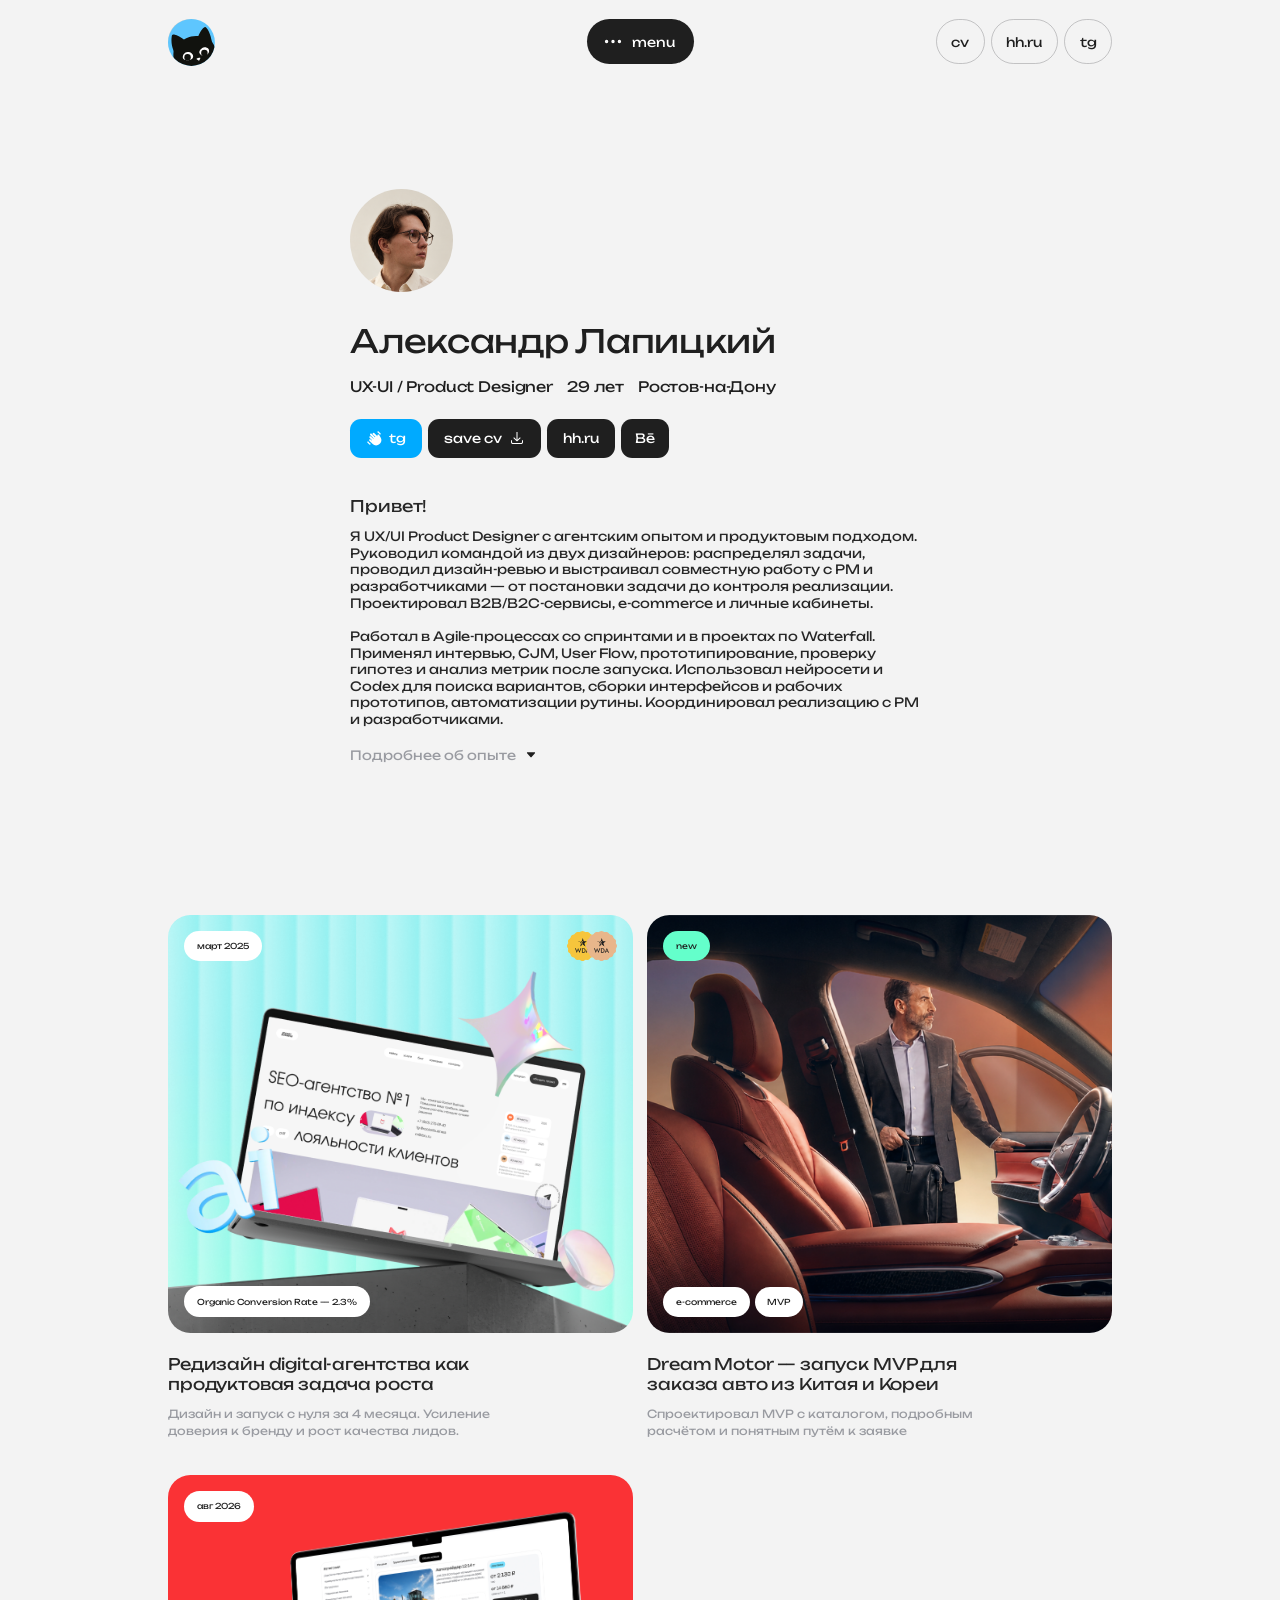
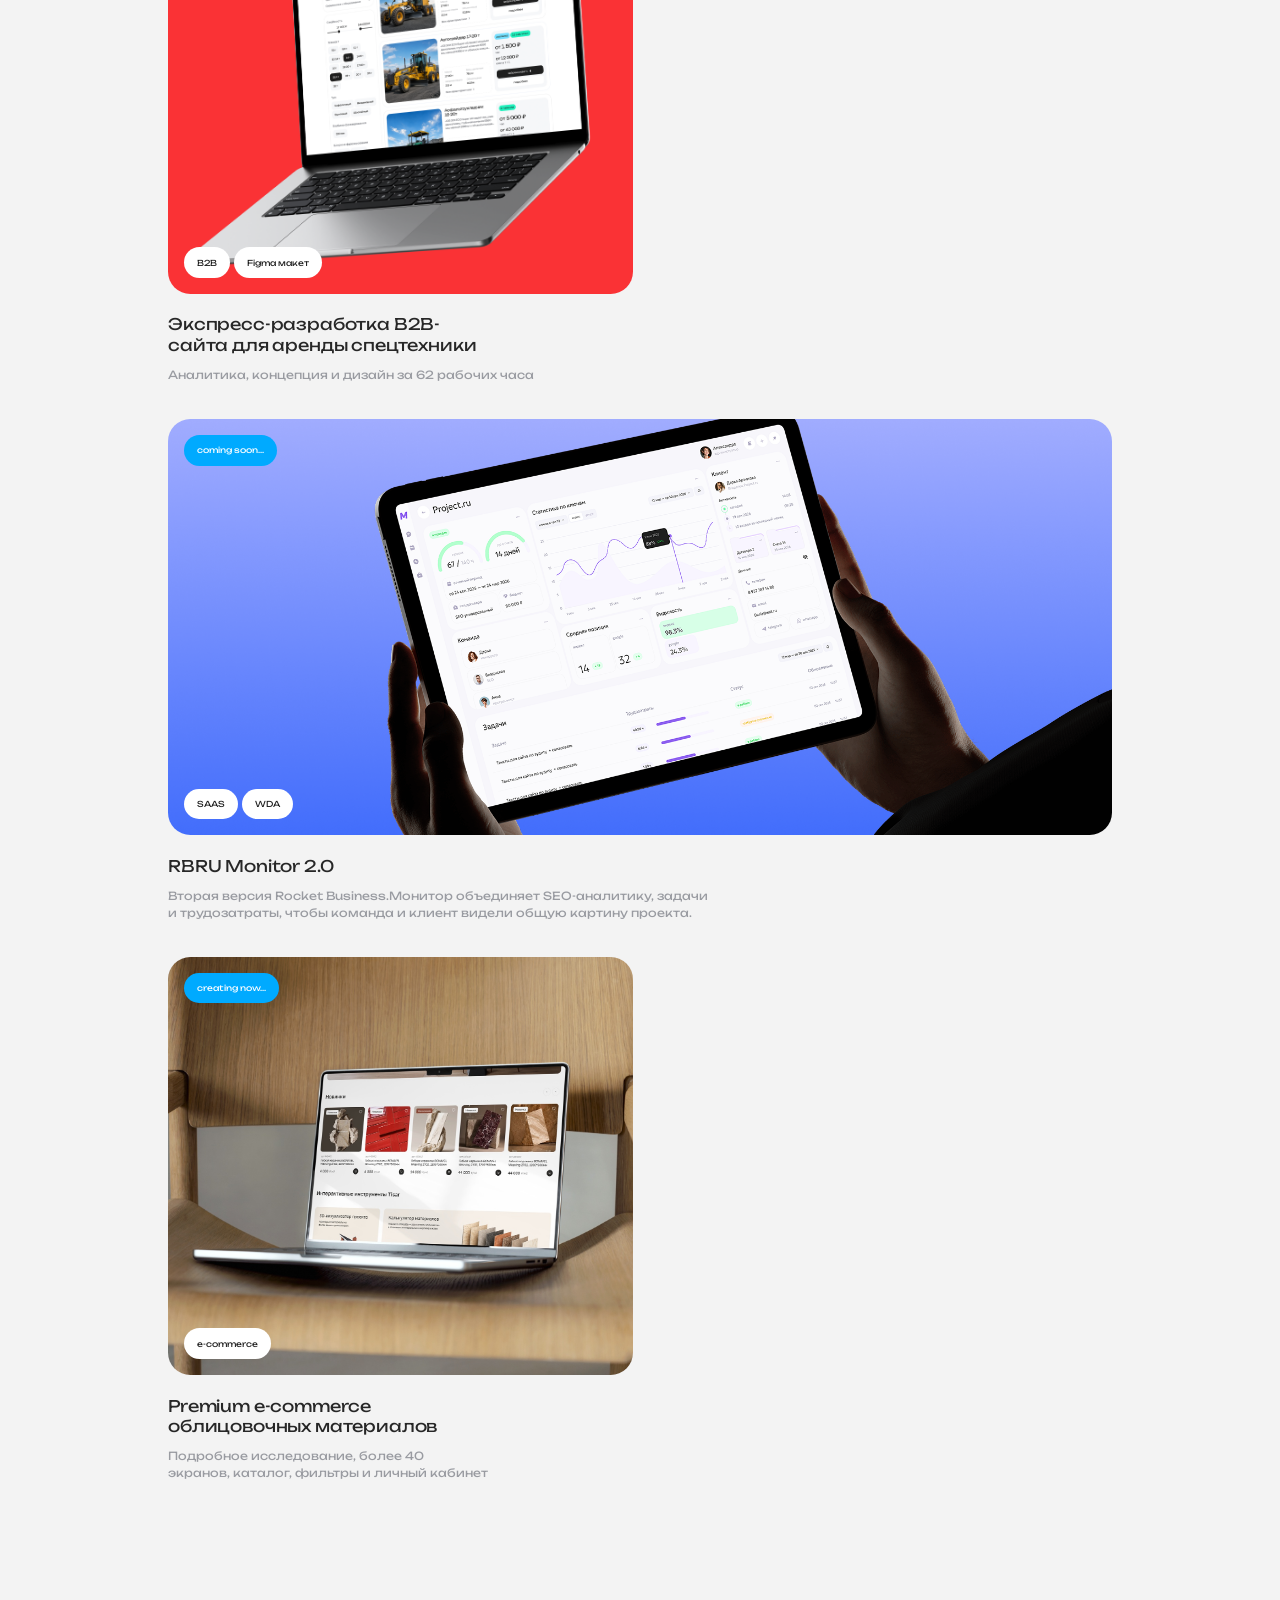
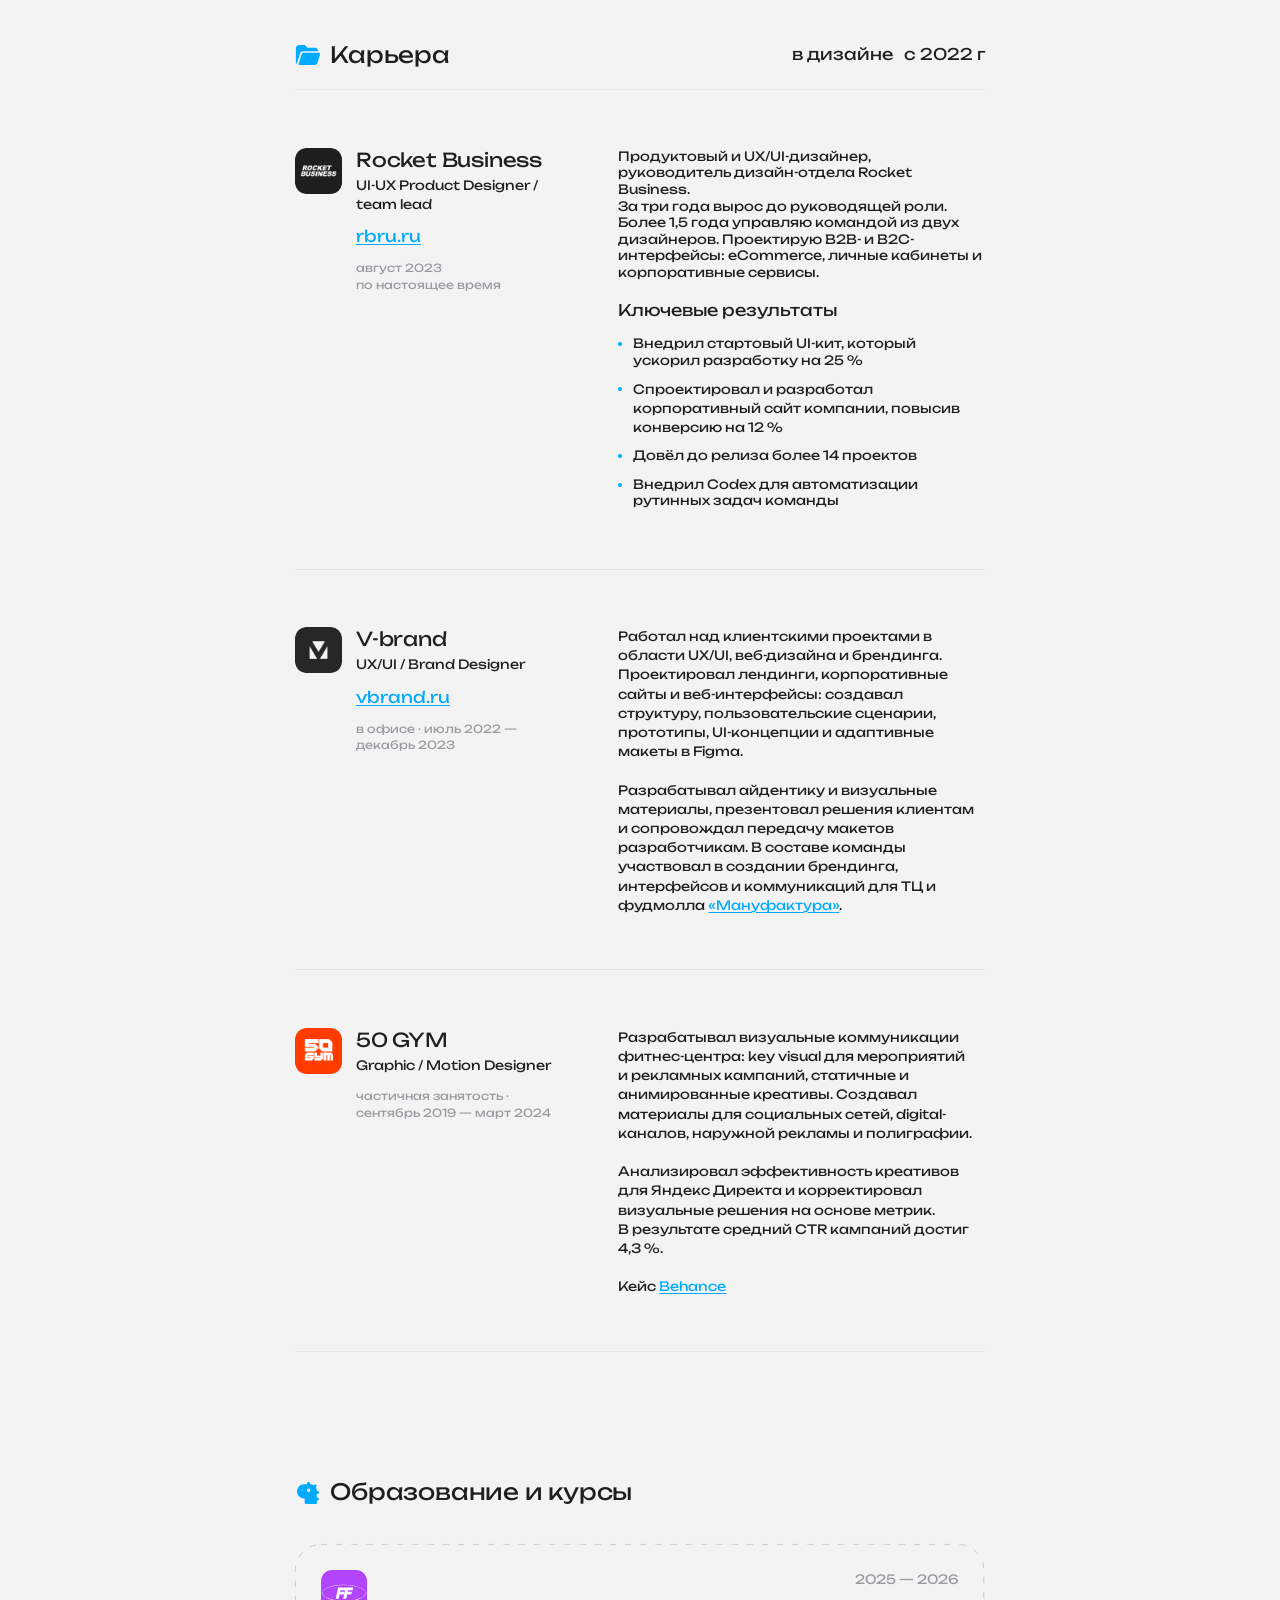
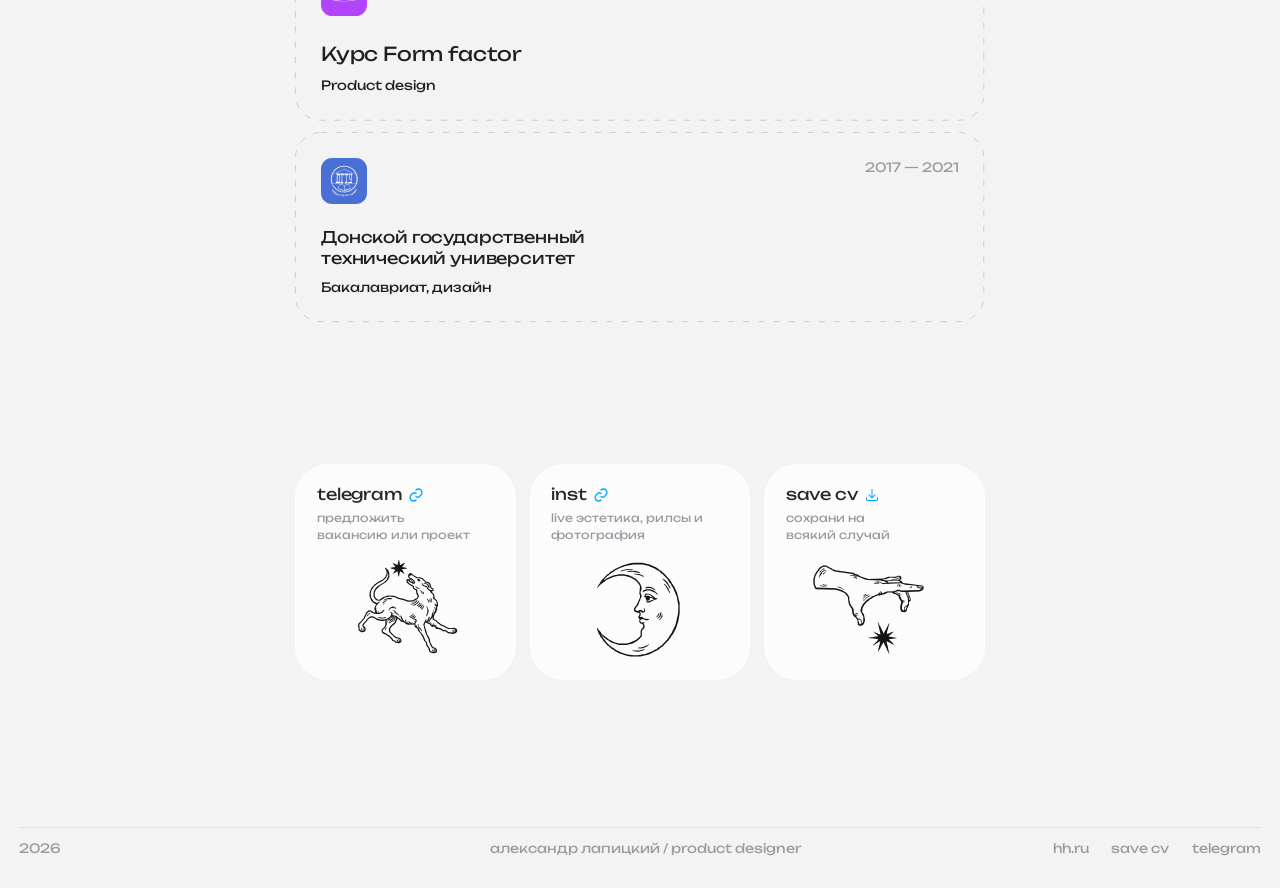
==== commit 3669859b: "Update intro copy, age and hh resume link" ====
--- a/index.html
+++ b/index.html
@@ -27,7 +27,7 @@
         window.addEventListener('resize', updateLayoutScale, { passive: true });
       })();
     </script>
-    <script type="module" crossorigin src="/assets/index-B1fOxFtx.js"></script>
+    <script type="module" crossorigin src="/assets/index-CGVDatjm.js"></script>
     <link rel="stylesheet" crossorigin href="/assets/index-BMc6eReQ.css">
   </head>
   <body>
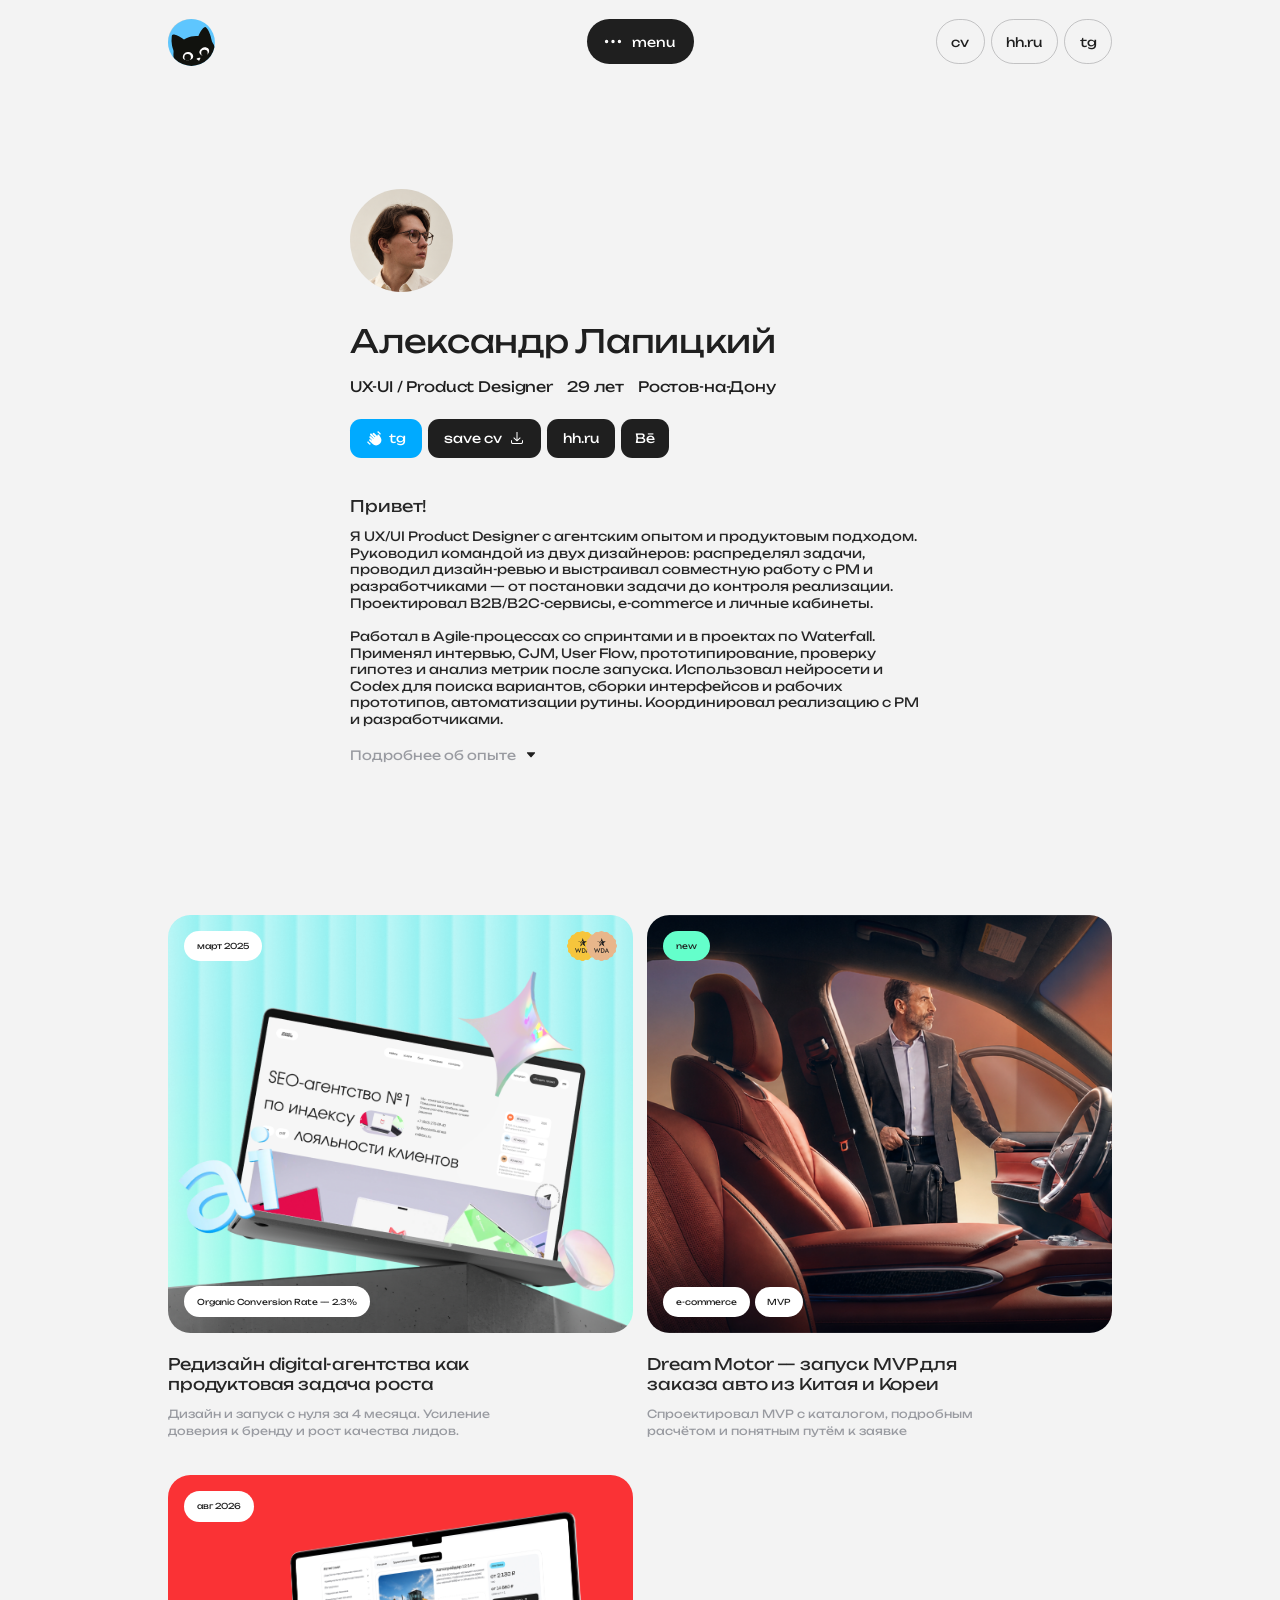
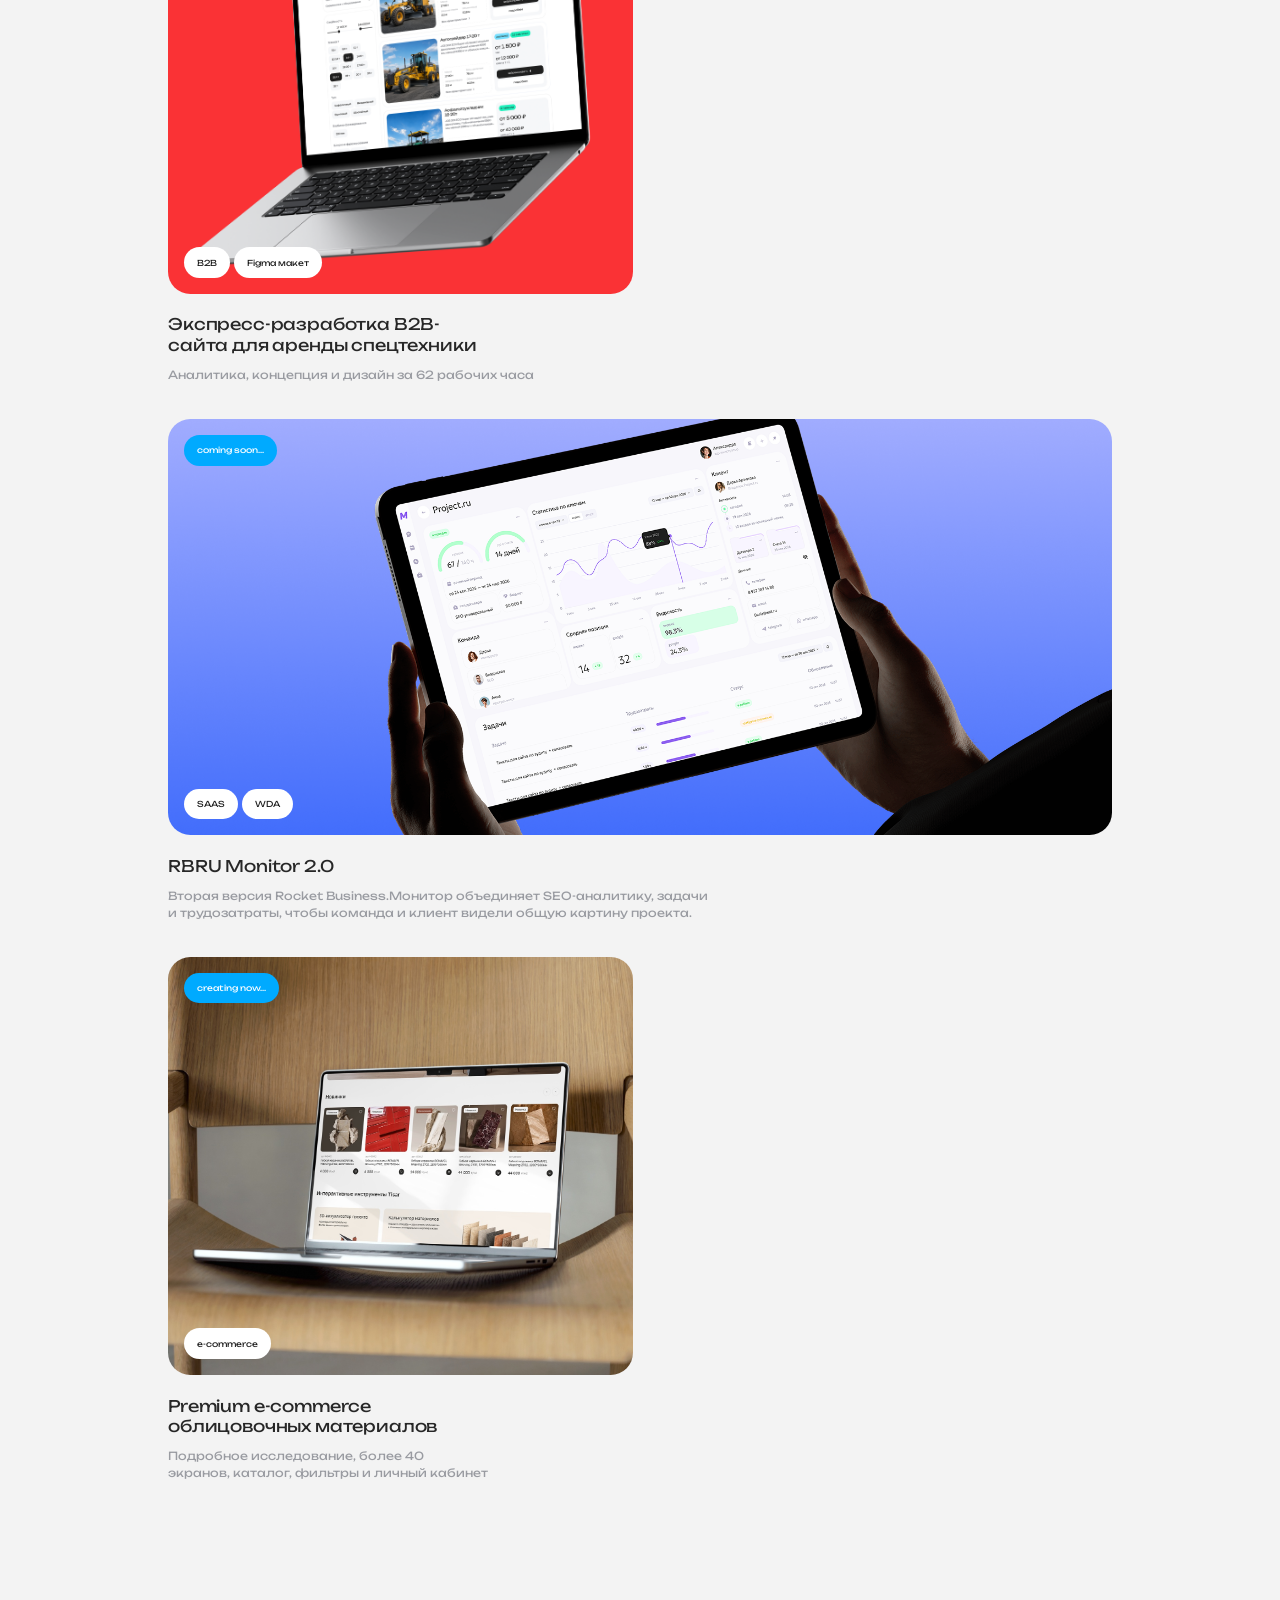
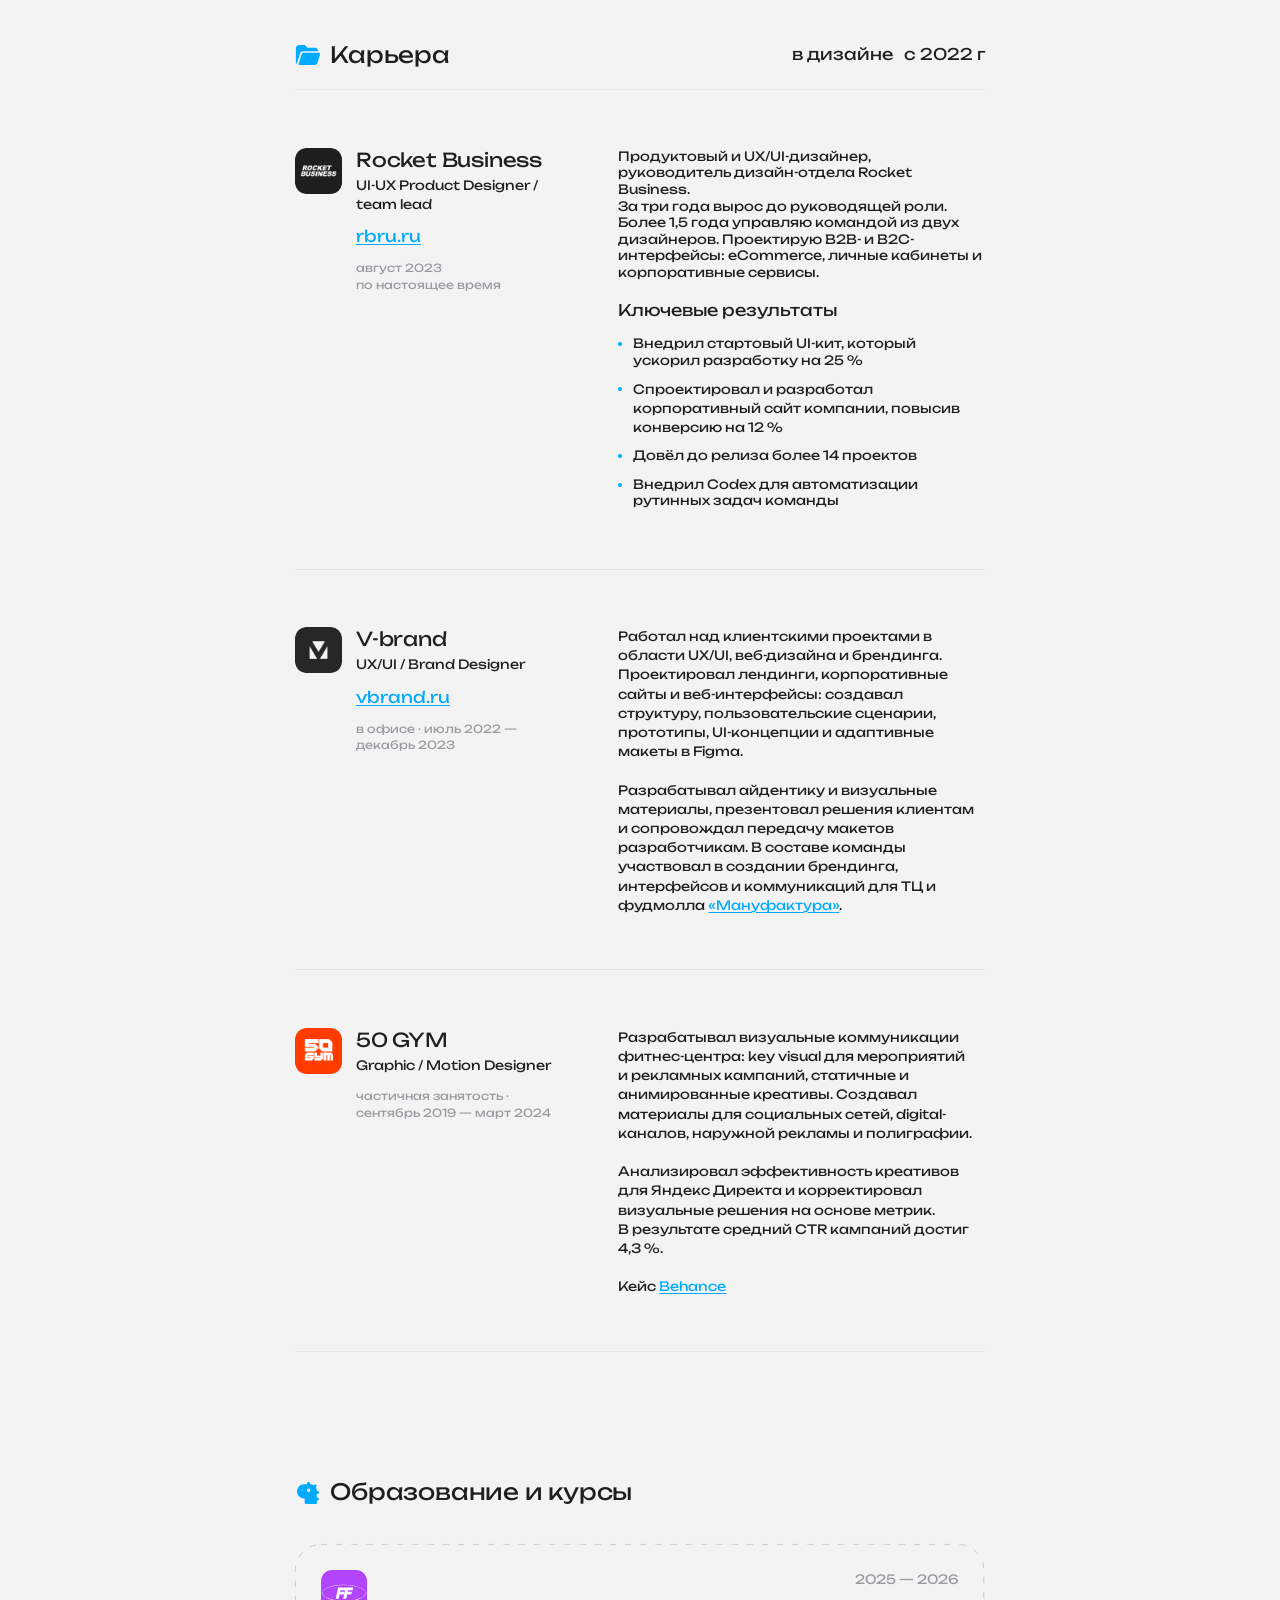
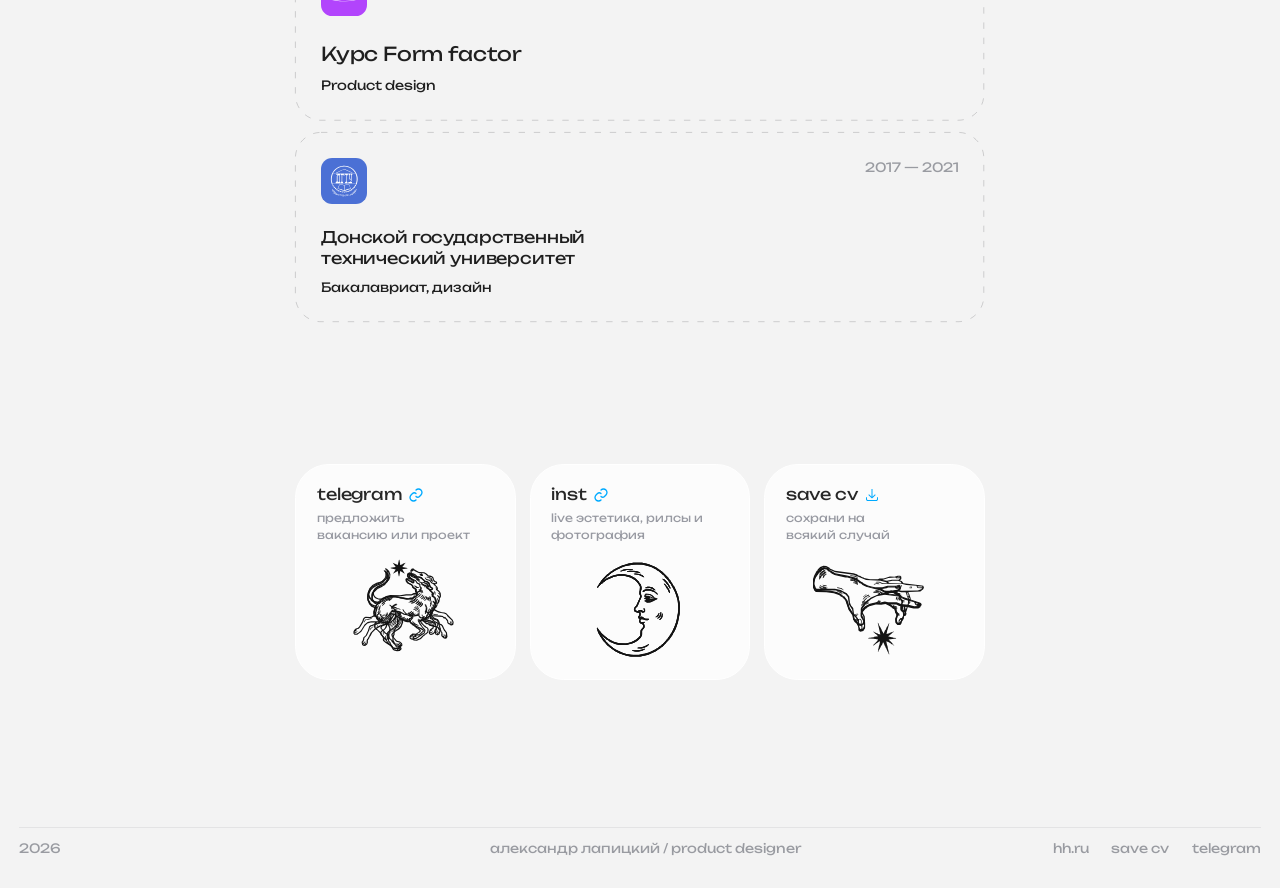
==== commit 69fc1cd6: "Keep contact illustrations animated continuously" ====
--- a/index.html
+++ b/index.html
@@ -27,7 +27,7 @@
         window.addEventListener('resize', updateLayoutScale, { passive: true });
       })();
     </script>
-    <script type="module" crossorigin src="/assets/index-CGVDatjm.js"></script>
+    <script type="module" crossorigin src="/assets/index-Cb4huWv9.js"></script>
     <link rel="stylesheet" crossorigin href="/assets/index-BMc6eReQ.css">
   </head>
   <body>
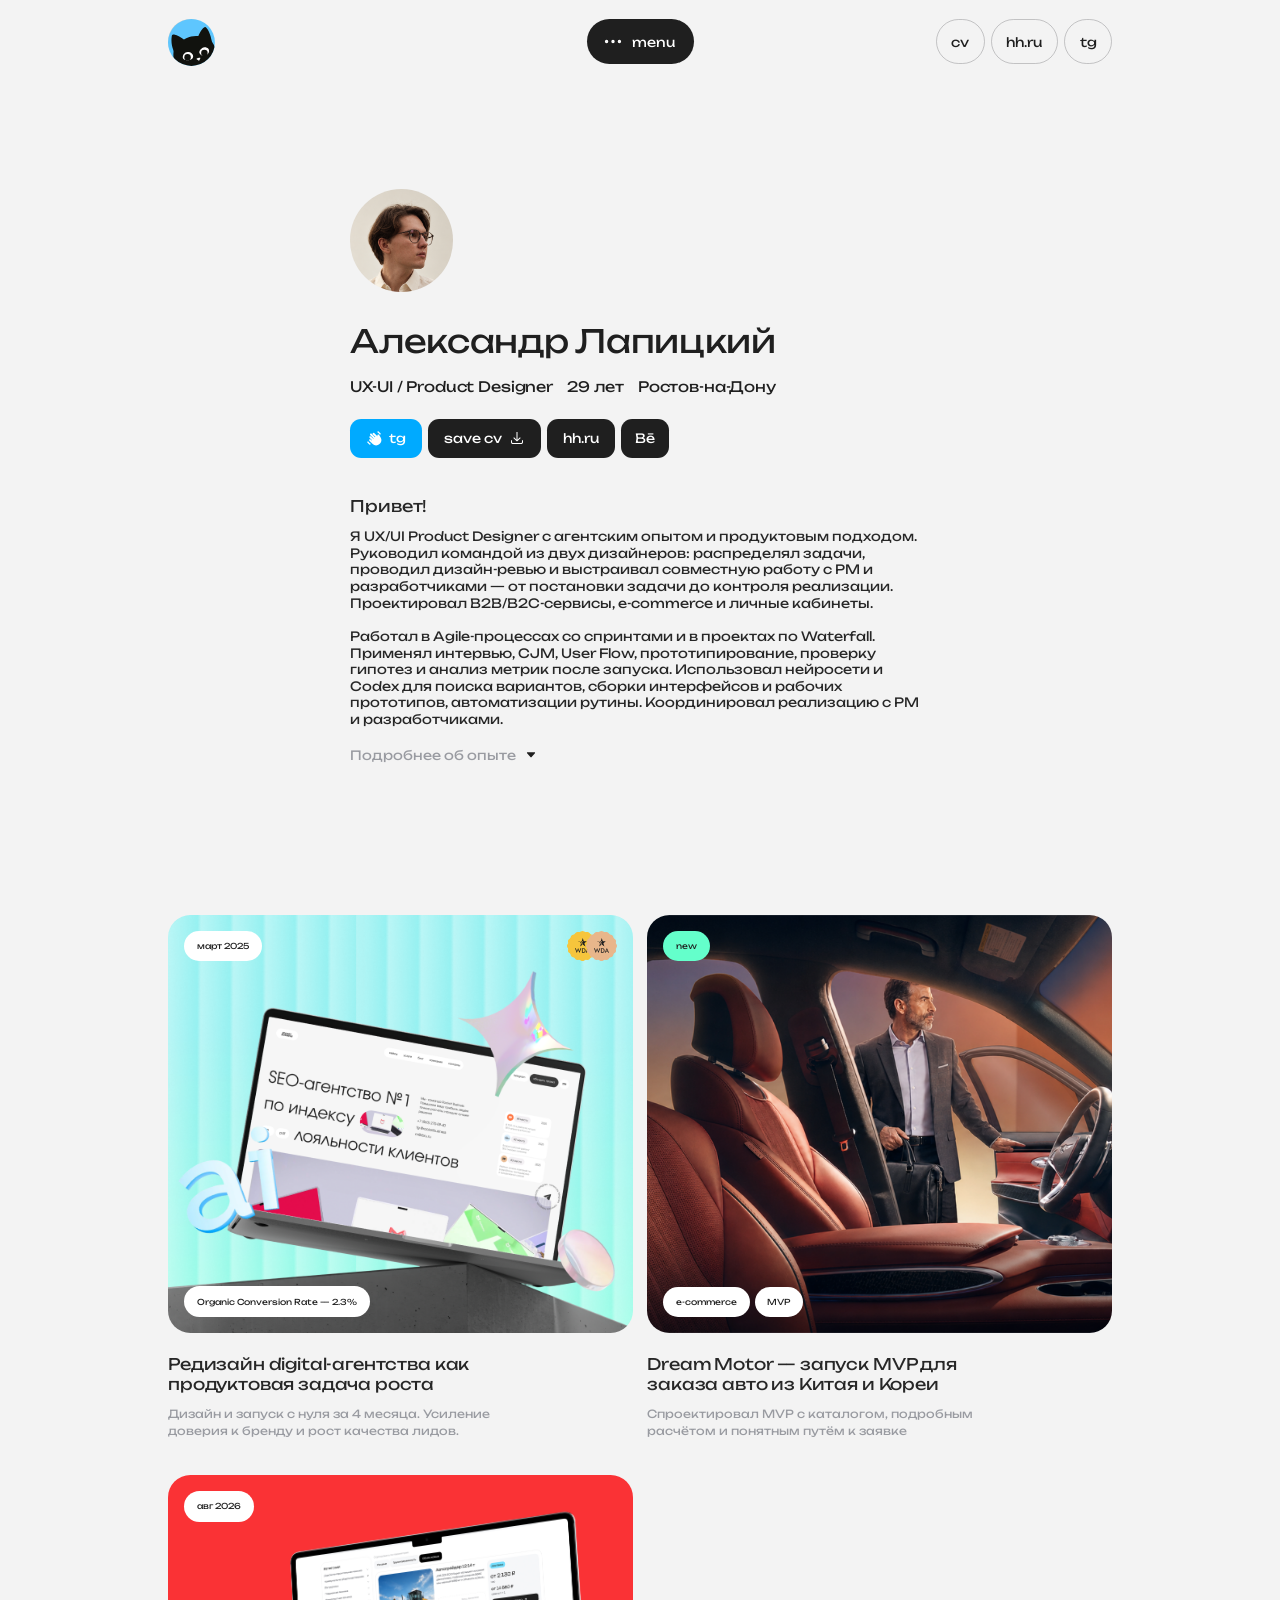
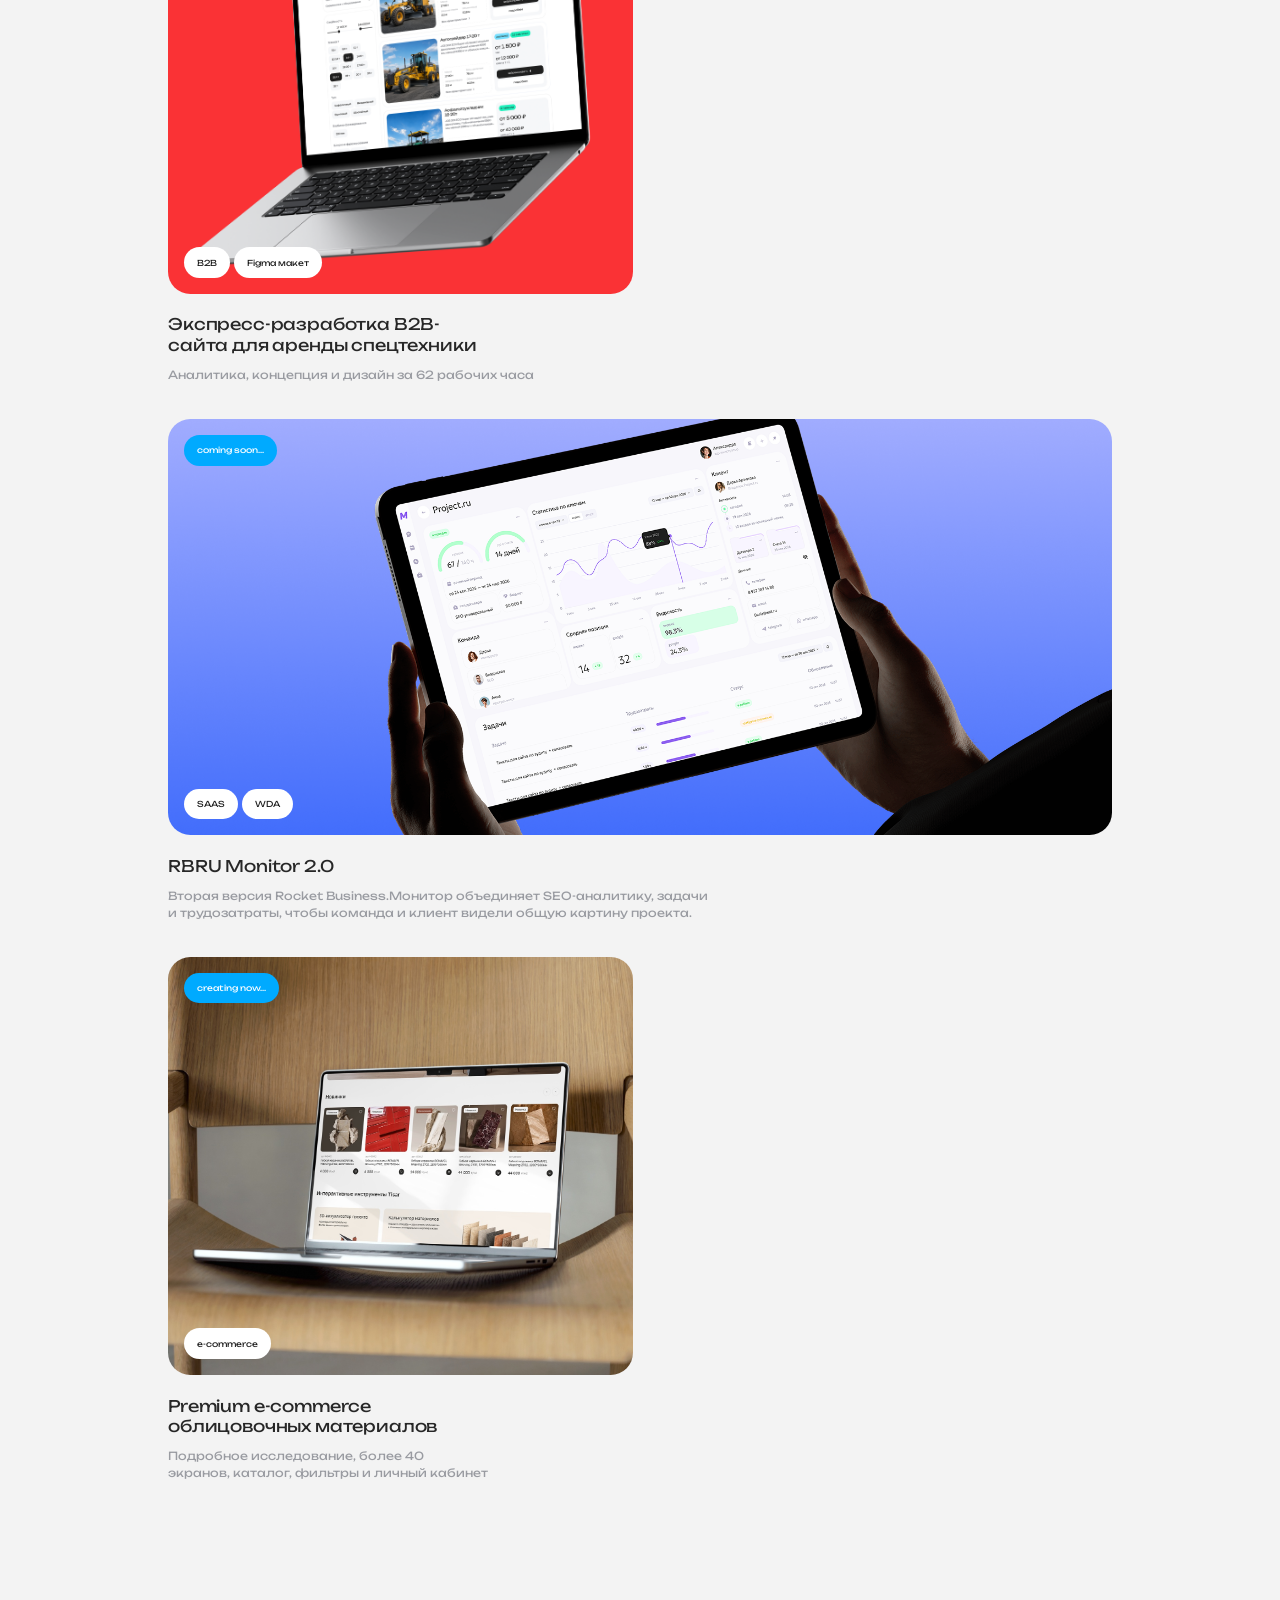
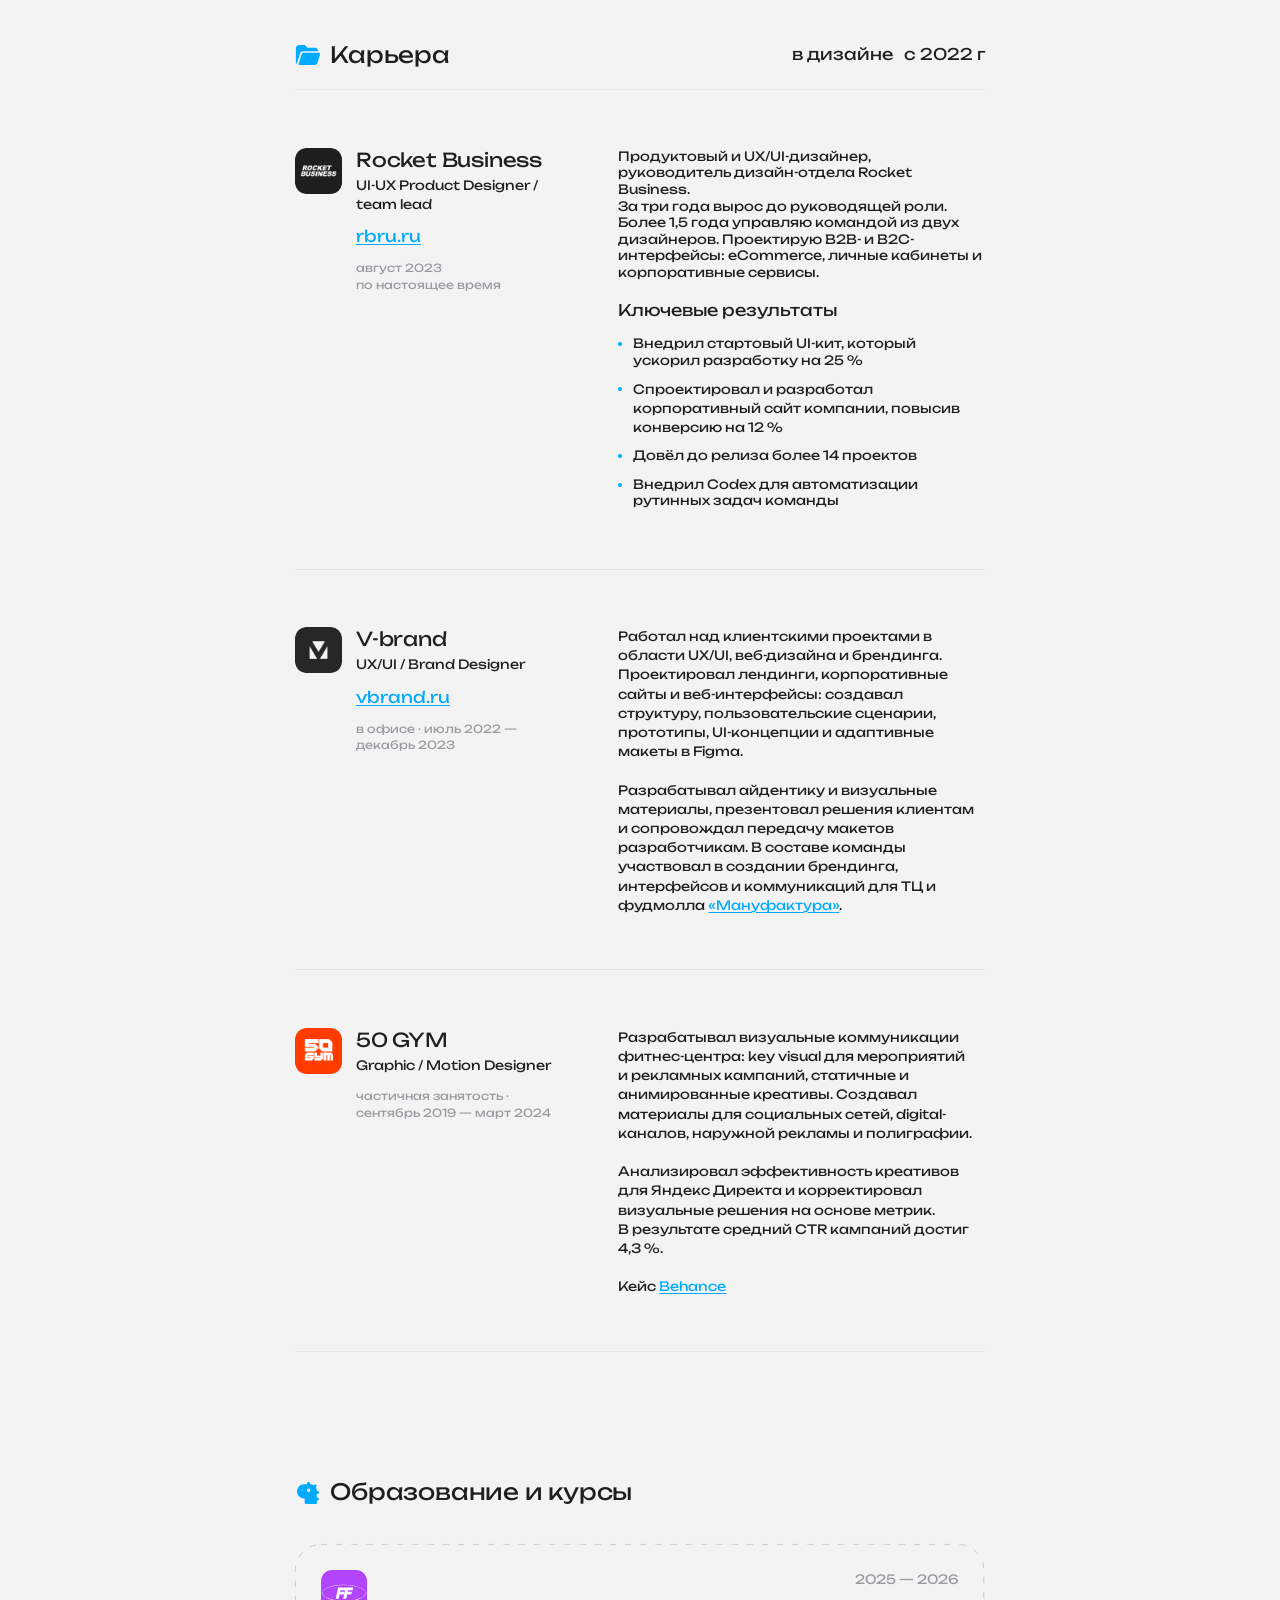
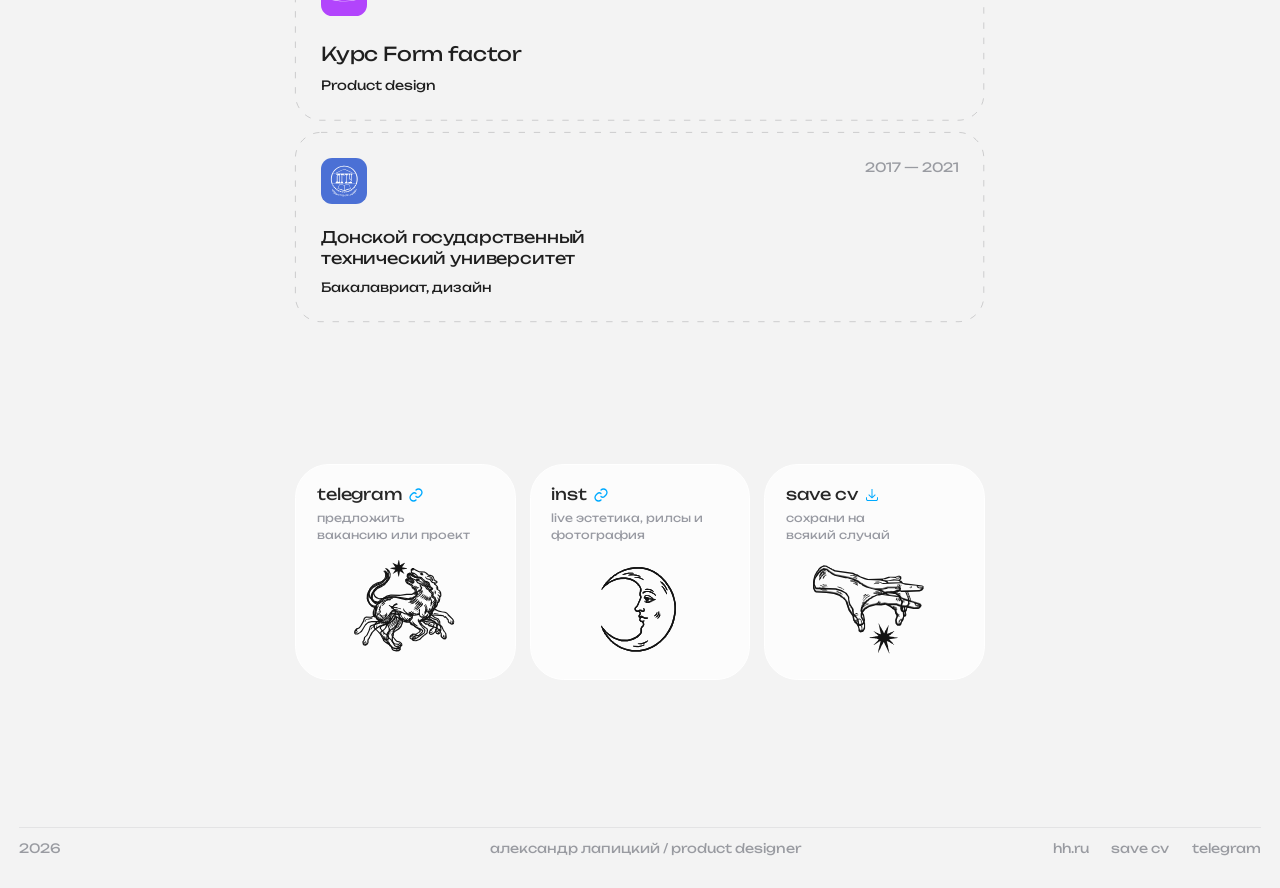
==== commit 49c8d3b2: "Reduce moon illustration by ten percent" ====
--- a/index.html
+++ b/index.html
@@ -27,8 +27,8 @@
         window.addEventListener('resize', updateLayoutScale, { passive: true });
       })();
     </script>
-    <script type="module" crossorigin src="/assets/index-Cb4huWv9.js"></script>
-    <link rel="stylesheet" crossorigin href="/assets/index-BMc6eReQ.css">
+    <script type="module" crossorigin src="/assets/index-tDuTe7VG.js"></script>
+    <link rel="stylesheet" crossorigin href="/assets/index-2e_azl15.css">
   </head>
   <body>
     <div id="root"></div>
--- a/assets/index-2e_azl15.css
+++ b/assets/index-2e_azl15.css
@@ -0,0 +1 @@
+@font-face{font-family:Unbounded;src:url(/fonts/Unbounded-VariableFont_wght.ttf) format("truetype");font-style:normal;font-weight:100 900;font-display:swap}:root{font-family:Unbounded,sans-serif;color:#1f1f1f;background:#f3f3f3;font-synthesis:none;font-weight:400;--page: #f3f3f3;--ink: #1f1f1f;--muted: #999ba1;--blue: #00aaff;--mint: #64ffcb;--line: rgba(153, 155, 161, .18)}*{box-sizing:border-box}html{scroll-behavior:smooth;overflow-x:clip}body{margin:0;width:100%;min-width:320px;overflow-x:clip}#root{position:relative;z-index:1;zoom:var(--portfolio-scale, 1)}#intro-title,#projects,#experience,#education,#contacts{scroll-margin-top:112px}button,a{-webkit-tap-highlight-color:transparent}a{color:inherit}img{display:block}h1,h2,h3,h4,p{margin:0;font-weight:400}.visually-hidden{position:absolute;width:1px;height:1px;padding:0;margin:-1px;overflow:hidden;clip:rect(0,0,0,0);white-space:nowrap;border:0}.container{width:min(1296px,calc(100% - 48px));margin-inline:auto}.narrow{width:min(862px,calc(100% - 48px));margin-inline:auto}.site-header{width:min(1296px,calc(100% - 48px));height:56px;margin:24px auto 0;display:grid;grid-template-columns:1fr auto 1fr;align-items:center;position:sticky;top:24px;z-index:100}.site-header__profile{justify-self:start;position:relative;width:94px;height:56px}.site-header__avatar{display:block;width:94px;height:56px;text-decoration:none}.site-header__identity{position:absolute;top:7px;left:106px;display:flex;flex-direction:column;width:max-content;opacity:0;transform:translate(-8px);pointer-events:none;transition:opacity .28s ease,transform .36s cubic-bezier(.22,1,.36,1)}.site-header__identity span{color:var(--muted);font-size:14px;line-height:1.5}.site-header__identity strong{font-size:16px;font-weight:400;line-height:1.48}.site-header__profile--open .site-header__identity{opacity:1;transform:translate(0);pointer-events:auto}.site-header--scrolled .site-header__identity{opacity:0;transform:translate(-8px);pointer-events:none}.site-header__profile--open .site-header__identity:before{content:"";position:absolute;inset:0 auto 0 -14px;width:14px}.site-header__avatar .avatar-pair__portrait{transform-origin:center;transition:transform .46s cubic-bezier(.22,1,.36,1)}.site-header__avatar .avatar-pair__mascot{z-index:1;transition:transform .46s cubic-bezier(.22,1,.36,1)}.site-header--scrolled .site-header__avatar .avatar-pair__portrait{transform:scale(.84)}@media(min-width:701px){.site-header__profile--open .avatar-pair__portrait{transform:translate(98px)}.site-header--scrolled .site-header__profile--open .avatar-pair__portrait{transform:translate(98px) scale(1)}}.avatar-pair{width:236px;height:142px;position:relative;flex:none}.avatar-pair__portrait,.avatar-pair__mascot{display:block;width:142px;height:142px;position:absolute;top:0;overflow:hidden;border-radius:50%}.avatar-pair__portrait{left:0;background:transparent}.avatar-pair__portrait img{position:absolute;inset:0;display:block;width:100%;height:100%;object-fit:cover;object-position:center 35%}.avatar-pair__mascot{left:94px;background:#5ec6fe}.avatar-pair__cat{position:absolute;width:147px;height:153px;left:-3px;top:6px;animation:cat-rise .9s cubic-bezier(.18,.72,.2,1) both}.avatar-pair--small .avatar-pair__cat{animation-duration:.7s}.mascot__pupil{transform:translate(var(--gaze-x, 0px),var(--gaze-y, 0px))}.mascot__head{transform-box:view-box;transform-origin:50% 78%;transform:translate(var(--head-x, 0px),var(--head-y, 0px)) rotate(var(--head-angle, 0deg))}@keyframes cat-rise{0%{transform:translateY(110%)}to{transform:translateY(0)}}.avatar-pair--small{width:272px;height:160px;transform:scale(.35);transform-origin:left top}.avatar-pair--small .avatar-pair__portrait{width:160px;height:160px}.avatar-pair--small .avatar-pair__portrait img{width:199.42%;height:auto;max-width:none;inset:-12.06% auto auto -46.8%;object-fit:initial}.avatar-pair--small .avatar-pair__mascot{width:168px;height:168px;left:0}.avatar-pair--small .avatar-pair__cat{width:178px;height:185px;left:-4px;top:0}.site-menu{--menu-height-delay: .17s;--menu-height-duration: .43s;position:absolute;top:0;left:calc(50% - 66px);width:var(--menu-width, 133px);height:56px;overflow:hidden;border-radius:28px;background:var(--ink);z-index:2;transition:left .54s cubic-bezier(.4,0,.2,1),width .54s cubic-bezier(.4,0,.2,1),height var(--menu-height-duration) cubic-bezier(.4,0,.2,1) var(--menu-height-delay),border-radius .54s cubic-bezier(.4,0,.2,1)}.click-confetti{position:fixed;inset:0;z-index:1000;overflow:hidden;pointer-events:none}.click-confetti__side{position:absolute;top:0;width:75vh;height:100vh}.click-confetti__side--left{left:-24vh}.click-confetti__side--right{right:-24vh;transform:scaleX(-1)}.click-confetti svg{display:block;width:100%;height:100%;overflow:visible}.site-menu--scrolled:not(.site-menu--open){left:calc(50% - 66px)}.site-menu--open{--menu-height-delay: 0ms;--menu-height-duration: .54s;left:calc(50% - 66px);width:200px;height:261px;border-radius:29px}@media(hover:hover){.site-menu:not(.site-menu--open):hover .site-menu__dots{transform:scale(1.06)}}.site-menu__trigger{height:56px;width:125px;display:flex;align-items:center;justify-content:flex-start;gap:10px;padding:0 18px;border:0;border-radius:inherit;background:transparent;color:#fff;cursor:pointer;font-family:inherit;font-size:16px;line-height:1.48;white-space:nowrap}.site-menu__label{transform:translateY(1px)}.site-menu__mobile-cat{display:none}.site-menu__trigger:focus-visible{outline:2px solid var(--blue);outline-offset:-4px}.site-menu--open .site-menu__trigger:focus-visible{outline:none}.site-menu--open .site-menu__trigger:focus-visible .site-menu__icon{outline:2px solid var(--blue);outline-offset:4px;border-radius:50%}.site-menu__icon{position:relative;width:28px;height:28px;display:grid;place-items:center;flex:none}.site-menu__icon img{position:absolute;transition:opacity .22s ease,transform .36s cubic-bezier(.22,1,.36,1)}.site-menu__dots{width:28px;height:28px}.site-menu__dots--mobile{display:none}.site-menu__close{opacity:0;transform:rotate(-90deg) scale(.5)}.site-menu--open .site-menu__dots{opacity:0;transform:rotate(90deg) scale(.5)}.site-menu--open .site-menu__close{opacity:1;transform:rotate(0) scale(1)}.site-menu--open .site-menu__trigger{width:100%;padding-left:19px}.site-menu__status{position:absolute;top:28px;left:var(--drop-left, 125px);width:var(--drop-width, 1px);height:var(--drop-height, 1px);display:flex;align-items:center;padding:0;overflow:hidden;border:0;border-radius:999px;background:#fff;color:var(--ink);font-family:inherit;font-size:14px;line-height:1.5;white-space:nowrap;opacity:0;transform:translateY(-50%);transition:background-color .24s ease,color .24s ease;pointer-events:none}.site-menu__status-content{position:relative;width:100%;min-width:0;height:100%;display:block;overflow:hidden;opacity:0}.site-menu__status-value{position:absolute;inset:0;display:flex;align-items:center;justify-content:center;transition:transform .42s cubic-bezier(.22,1,.36,1),opacity .25s ease}.site-menu__status-value--up{justify-content:flex-start;gap:1px;padding-left:16px;opacity:0;transform:translateY(115%);transition:transform .44s cubic-bezier(.18,1.24,.32,1),opacity .25s ease}.site-menu__status-value--up img{width:24px;height:24px}.site-menu__status-value--back{justify-content:flex-start;gap:1px;padding-left:14px;opacity:0;transform:translateY(115%);transition:transform .44s cubic-bezier(.18,1.24,.32,1),opacity .25s ease}.site-menu__status-value--back img{width:24px;height:24px;transform:rotate(-90deg)}.site-menu--scrolled .site-menu__status{cursor:pointer;pointer-events:auto}.site-menu--bottom .site-menu__status,.site-menu__status:focus-visible{background:var(--mint)}.site-menu--bottom .site-menu__status-value--percent,.site-menu__status:focus-visible .site-menu__status-value--percent{opacity:0;transform:translateY(-115%)}.site-menu--bottom .site-menu__status-value--up,.site-menu__status:focus-visible .site-menu__status-value--up{opacity:1;transform:translateY(0)}@media(hover:hover){.site-menu--scrolled .site-menu__status:hover{background:var(--mint)}.site-menu--scrolled .site-menu__status:hover .site-menu__status-value--percent{opacity:0;transform:translateY(-115%)}.site-menu--scrolled .site-menu__status:hover .site-menu__status-value--up{opacity:1;transform:translateY(0)}}.site-menu--case.site-menu--bottom:not(.site-menu--open){left:calc(50% - 101px);width:218px}.site-menu--case.site-menu--bottom .site-menu__status{width:89px}@media(min-width:701px){.site-menu--case.site-menu--bottom.site-menu--open{left:calc(50% - 101px);width:218px}}.site-menu--case.site-menu--bottom .site-menu__status-value--up,.site-menu--case.site-menu--bottom .site-menu__status:is(:hover,:focus-visible) .site-menu__status-value--up{opacity:0;transform:translateY(-115%)}.site-menu--case.site-menu--bottom .site-menu__status-value--back{opacity:1;transform:translateY(0)}.site-menu__status:focus-visible{outline:2px solid #fff;outline-offset:-4px}.site-menu__panel{position:absolute;top:64px;left:57px;right:12px;display:grid;gap:14px;color:#fff;opacity:0;transform:translateY(-8px);visibility:hidden;pointer-events:none;transition:opacity .18s ease,transform .24s cubic-bezier(.22,1,.36,1),visibility 0s linear .18s}.site-menu--open .site-menu__panel{opacity:1;transform:translateY(0);visibility:visible;pointer-events:auto;transition-duration:.32s,.44s,0s;transition-delay:.2s,.2s,0ms}.site-menu__panel a{width:100%;text-decoration:none;font-size:12px;line-height:1.4;white-space:nowrap}.site-menu__panel a:hover,.site-menu__panel a:focus-visible{text-decoration:underline;text-underline-offset:3px}.site-menu__panel .site-menu__item{position:relative}.site-menu__item:before{content:"";position:absolute;inset:-7px 0 -7px -47px}.site-menu__item>span:last-child{display:inline-block;transform:translateY(1px);transition:transform .24s cubic-bezier(.22,1,.36,1)}.site-menu__item-icon{position:absolute;top:-1px;left:-29px;width:18px;height:18px;background:var(--muted);-webkit-mask-image:var(--menu-icon);mask-image:var(--menu-icon);-webkit-mask-position:center;mask-position:center;-webkit-mask-size:18px 18px;mask-size:18px 18px;-webkit-mask-repeat:no-repeat;mask-repeat:no-repeat;transition:background-color .24s ease,transform .26s cubic-bezier(.22,1,.36,1)}.site-menu__item--about{--menu-icon: url(/assets/menu-about.svg)}.site-menu__item--projects{--menu-icon: url(/assets/menu-projects.svg)}.site-menu__item--career{--menu-icon: url(/assets/menu-career.svg)}.site-menu__item--education{--menu-icon: url(/assets/menu-education.svg)}.site-menu__item--contacts{--menu-icon: url(/assets/menu-contacts.svg)}.site-menu__panel .site-menu__item:is(:hover,:focus-visible){text-decoration:none}.site-menu__item:is(:hover,:focus-visible)>span:last-child{transform:translate(2px,1px)}.site-menu__item:is(:hover,:focus-visible) .site-menu__item-icon{background:#6cf;transform:translate(2px) scale(1.08)}.site-menu__panel .site-menu__cv{display:flex;align-items:center;gap:6px;margin-top:4px;font-size:14px;line-height:1.5}.site-menu__cv{transition:transform .24s cubic-bezier(.22,1,.36,1)}.site-menu__cv-label{transform:translateY(1px)}.site-menu__cv-icon{width:24px;height:24px;background:#fff;-webkit-mask:url(/assets/header-menu-download.svg) center / 24px 24px no-repeat;mask:url(/assets/header-menu-download.svg) center / 24px 24px no-repeat;transition:background-color .24s ease,transform .26s cubic-bezier(.22,1,.36,1)}.site-menu__panel .site-menu__cv:is(:hover,:focus-visible){text-decoration:none;transform:translateY(-2px)}.site-menu__cv:is(:hover,:focus-visible) .site-menu__cv-icon{background:#6cf;transform:scale(1.06)}.site-header--scrolled .site-header__links>*{background:#f3f3f3db;-webkit-backdrop-filter:blur(12px);backdrop-filter:blur(12px)}.site-header__links{position:absolute;top:0;right:0;display:flex;gap:8px}.site-header__links>*{height:56px;padding:1px 18px 0;display:grid;place-items:center;border:1px solid rgba(138,138,139,.46);border-radius:44px;font-size:16px;line-height:1.48;color:var(--ink);text-decoration:none}.site-header__mobile-info,.site-header__mobile-actions{display:none}.intro{margin-top:48px;padding:120px 24px}.intro__inner{width:724px;max-width:100%;margin-inline:auto}.intro__portrait{position:relative;display:block;width:128px;height:128px;overflow:hidden;border-radius:50%}.intro__portrait-link{position:relative;display:block;width:fit-content;border-radius:50%;text-decoration:none}.intro__portrait-link:focus-visible{outline:2px solid var(--blue);outline-offset:5px}.intro__portrait img{position:absolute;display:block;width:169%;height:auto;max-width:none;left:-35%;top:-5%}.intro__content{margin-top:38px}.intro__identity h1{font-size:40px;line-height:1.2;letter-spacing:-.01em;white-space:nowrap}.intro__meta{margin-top:22px;display:flex;flex-wrap:wrap;gap:18px;font-size:18px;line-height:1.3;letter-spacing:-.01em}.social-buttons{margin-top:28px;display:flex;align-items:center;gap:8px}.social-button{--cat-cutout-color: var(--ink);height:48px;padding:0 20px;display:inline-flex;align-items:center;justify-content:center;gap:8px;border-radius:14px;background:var(--ink);color:#fff;text-decoration:none;font-size:16px;line-height:1.48}.social-button img{width:20px;height:20px}.social-button--blue{--cat-cutout-color: var(--blue);background:var(--blue);color:#fff}.social-button--mascot{position:relative;isolation:isolate;border:0;font-family:inherit;cursor:pointer}.social-button__content{display:inline-flex;align-items:center;justify-content:center;gap:8px}.social-button__download-icon{display:block;width:20px;height:20px;flex:none;background-color:#fff;-webkit-mask:url(/assets/bc88c.svg) center / contain no-repeat;mask:url(/assets/bc88c.svg) center / contain no-repeat;transition:background-color .22s ease,transform .26s cubic-bezier(.22,1,.36,1)}.social-button--cv:is(:hover,:focus-visible) .social-button__download-icon{background-color:var(--blue)}.download-button{--cv-progress: 0;--cv-wave: 6px;--cv-width: 180px;--cv-height: 48px;position:relative;isolation:isolate;overflow:hidden;white-space:nowrap}.download-button--downloading{--cat-cutout-color: var(--blue);background:var(--blue)}.download-button--downloading:before{content:"";position:absolute;inset:-1px;z-index:0;border-radius:inherit;background:var(--ink);clip-path:inset(0 0 0 calc(var(--cv-progress) * 100%));pointer-events:none}.download-button:focus{outline:none}.download-button:focus-visible:not(.download-button--downloading){outline:2px solid var(--blue);outline-offset:3px}.download-button__label{position:relative;z-index:1;display:inline-flex;align-items:center;gap:8px}.download-button__clip{position:absolute;inset:-1px;z-index:2;overflow:hidden;border-radius:inherit;pointer-events:none}.download-button__fill,.download-button__crest{position:absolute;inset:0;display:grid;place-items:center;background:var(--blue);color:#fff}.download-button__fill{clip-path:inset(0 calc((1 - var(--cv-progress)) * (100% + .75 * var(--cv-wave)) - var(--cv-progress) * .25 * var(--cv-wave) - 2px) 0 0)}.download-button__crest{-webkit-mask-image:url("data:image/svg+xml,%3Csvg xmlns='http://www.w3.org/2000/svg' width='20' height='200' viewBox='0 0 20 200' preserveAspectRatio='none'%3E%3Cpath d='M0 0H10C18 8 18 25.3 10 33.3S2 58.7 10 66.7S18 92 10 100S2 125.3 10 133.3S18 158.7 10 166.7S2 192 10 200H0Z'/%3E%3C/svg%3E");mask-image:url("data:image/svg+xml,%3Csvg xmlns='http://www.w3.org/2000/svg' width='20' height='200' viewBox='0 0 20 200' preserveAspectRatio='none'%3E%3Cpath d='M0 0H10C18 8 18 25.3 10 33.3S2 58.7 10 66.7S18 92 10 100S2 125.3 10 133.3S18 158.7 10 166.7S2 192 10 200H0Z'/%3E%3C/svg%3E");-webkit-mask-repeat:repeat-y;mask-repeat:repeat-y;-webkit-mask-size:var(--cv-wave) calc(var(--cv-height) * 2);mask-size:var(--cv-wave) calc(var(--cv-height) * 2);-webkit-mask-position-x:calc(-1 * var(--cv-wave) + var(--cv-progress) * (var(--cv-width) + var(--cv-wave)));mask-position-x:calc(-1 * var(--cv-wave) + var(--cv-progress) * (var(--cv-width) + var(--cv-wave)));-webkit-mask-position-y:calc(-1 * var(--cv-progress) * 1.05 * var(--cv-height));mask-position-y:calc(-1 * var(--cv-progress) * 1.05 * var(--cv-height))}.download-button__label--fill{position:absolute;inset:0;z-index:auto;justify-content:center}.download-button .download-button__clip .social-button__download-icon{background-color:#fff}.download-button--celebrating .social-button__download-icon{opacity:0}.button-burst{--cv-cat-detail-color: var(--cat-cutout-color);position:absolute;right:20px;top:50%;z-index:3;display:block;width:20px;height:20px;color:inherit;opacity:0;visibility:hidden;pointer-events:none;transform:translateY(-50%);transition:opacity 90ms ease,visibility 0s linear 90ms}.download-button--celebrating .button-burst{opacity:1;visibility:visible;transition:opacity 90ms ease}.button-burst__cat{position:absolute;left:50%;top:50%;width:23px;height:24px;opacity:0;transform:translate(-50%,-50%) scale(.4)}.download-button--celebrating .button-burst__cat{animation:cv-cat-pop .47s cubic-bezier(.2,1.25,.36,1) both}.button-burst__spark{position:absolute;left:50%;top:50%;width:10px;height:10px;color:#ff3f9f;opacity:0;transform:translate(-50%,-50%) scale(.2)}.button-burst__spark--top{--spark-x: 0px;--spark-y: -18px;--spark-delay: 0ms}.button-burst__spark--top-right{--spark-x: 12px;--spark-y: -13px;--spark-delay: 13ms}.button-burst__spark--right{--spark-x: 16px;--spark-y: 0px;--spark-delay: 27ms}.button-burst__spark--bottom-right{--spark-x: 12px;--spark-y: 13px;--spark-delay: 40ms}.button-burst__spark--bottom{--spark-x: 0px;--spark-y: 18px;--spark-delay: 54ms}.button-burst__spark--bottom-left{--spark-x: -12px;--spark-y: 13px;--spark-delay: 67ms}.button-burst__spark--left{--spark-x: -16px;--spark-y: 0px;--spark-delay: 81ms}.button-burst__spark--top-left{--spark-x: -12px;--spark-y: -13px;--spark-delay: 94ms}.download-button--celebrating .button-burst__spark{animation:cv-spark-burst 336ms ease-out var(--spark-delay) both}.social-button--mascot .button-burst{left:50%;right:auto;transform:translate(-50%,-50%)}.social-button--mascot.social-button--blue .button-burst{left:var(--mascot-icon-x, 30px)}.social-button--mascot-active .social-button__content{animation:social-button-content .58s both}.social-button--blue.social-button--mascot-active .social-button__content{animation:none}.social-button--blue.social-button--mascot-active .social-button__content img{animation:social-button-content .58s both}.social-button--mascot-active .button-burst{visibility:visible;animation:social-button-burst .58s both}.social-button--mascot-active .button-burst__cat{animation:cv-cat-pop .47s cubic-bezier(.2,1.25,.36,1) both}.social-button--mascot-active .button-burst__spark{animation:cv-spark-burst 336ms ease-out var(--spark-delay) both}@keyframes social-button-content{0%,to{opacity:1}18%,72%{opacity:0}}@keyframes social-button-burst{0%,to{opacity:0}18%,72%{opacity:1}}@keyframes cv-cat-pop{0%{opacity:0;transform:translate(-50%,-30%) scale(.4) rotate(-12deg)}65%{opacity:1;transform:translate(-50%,-53%) scale(1.12) rotate(4deg)}to{opacity:1;transform:translate(-50%,-50%) scale(1) rotate(0)}}@keyframes cv-spark-burst{0%{opacity:0;transform:translate(-50%,-50%) scale(.2) rotate(-30deg)}30%{opacity:1}65%{opacity:1;transform:translate(calc(-50% + var(--spark-x)),calc(-50% + var(--spark-y))) scale(1.2) rotate(25deg)}80%{opacity:1;transform:translate(calc(-50% + var(--spark-x)),calc(-50% + var(--spark-y))) scale(1.1) rotate(35deg)}to{opacity:0;transform:translate(calc(-50% + var(--spark-x)),calc(-50% + var(--spark-y))) scale(.75) rotate(45deg)}}.social-button--muted{--cat-cutout-color: rgba(153,155,161,.12);background:#999ba11f;color:var(--ink)}.social-button--behance{width:60px;padding:0}.social-button__mobile-icon{display:none}.intro__about{margin-top:48px;color:#272727}.intro__about h2{margin-bottom:14px;font-size:20px;line-height:1.3;letter-spacing:-.01em}.intro__about p{font-size:16px;line-height:1.3}.intro__about p+p{margin-top:21px}.intro__experience-link{display:flex;align-items:center;gap:8px;width:fit-content;margin-top:24px;color:var(--muted);font-size:16px;line-height:1.3;text-decoration:none}.intro__experience-link svg{width:20px;height:20px;flex:none;color:var(--ink);transform:rotate(180deg);transition:color .18s ease}.intro__experience-link:hover,.intro__experience-link:focus-visible{color:var(--ink)}.intro__experience-link:hover svg,.intro__experience-link:focus-visible svg{color:var(--blue)}.projects{margin-top:80px;display:grid;grid-template-columns:repeat(3,minmax(0,1fr));column-gap:18px;row-gap:42px}.case-card{min-width:0;position:relative}.case-card__link{position:relative;top:0;display:block;color:inherit;text-decoration:none}.case-card__link[href]{cursor:pointer}.case-card__link[href]:focus-visible{outline:2px solid var(--blue);outline-offset:5px;border-radius:28px}.case-card--wide{grid-column:span 2}.case-card__cover{width:100%;aspect-ratio:420 / 378;position:relative;overflow:hidden;border-radius:28px;isolation:isolate}.case-card--wide .case-card__cover{aspect-ratio:858 / 378}.case-card__media{position:absolute;inset:0}.case-card__image{width:100%;height:100%;object-fit:cover}.case-card--dream .case-card__image{object-position:93% 50%}.case-card--equipment .case-card__image{transform:translate(2%) scale(1.08)}.case-card--commerce .case-card__image{object-fit:cover;object-position:center 55%}.case-card__label,.case-card__tags span{height:38px;padding:0 16px;display:inline-flex;align-items:center;justify-content:center;border-radius:30px;background:#fff;color:var(--ink);white-space:nowrap}.case-card__label{position:absolute;top:20px;left:20px;font-size:10.24px;line-height:1.5}.case-card__label--mint{background:var(--mint)}.case-card__label--blue{background:var(--blue);color:#fff}.case-card__tags{position:absolute;bottom:20px;left:20px;display:flex;gap:6px;max-width:calc(100% - 40px)}.case-card__tags span{min-width:0;max-width:100%;overflow:hidden;padding-top:1px;font-size:10.24px;line-height:1.5;text-overflow:ellipsis}.case-card__awards{position:absolute;top:20px;right:20px;display:flex;align-items:center}.case-card__award{position:relative;display:block;width:38px;height:38px}.case-card__award+.case-card__award{margin-left:-14px}.case-card__award img:first-child{width:38px;height:38px;object-fit:contain}.case-card__award img:last-child{position:absolute;width:19px;height:19px;left:9.5px;top:9.5px}.case-card h3{margin-top:26px;color:#272727;font-size:20px;line-height:1.3;letter-spacing:-.01em;text-wrap:balance}.case-card p{margin-top:14px;color:var(--muted);font-size:14px;line-height:1.5;text-wrap:balance}@media(min-width:1400px){.case-card{height:517px}.case-card--wide{height:498px}.case-card--wide h3,.case-card--wide p{max-width:574px}.case-card--dream p,.case-card--wide p{max-height:42px;overflow:hidden}}.experience{margin-top:200px}.section-heading{display:flex;align-items:center;justify-content:space-between;gap:24px}.section-heading__title{display:flex;align-items:center;gap:12px}.section-heading__icon{display:block;width:32px;height:32px;flex:none;background-color:#0af;-webkit-mask-position:center;mask-position:center;-webkit-mask-size:contain;mask-size:contain;-webkit-mask-repeat:no-repeat;mask-repeat:no-repeat;transition:transform .26s cubic-bezier(.22,1,.36,1)}@media(hover:hover){.section-heading__title:hover .section-heading__icon{transform:translateY(-2px) scale(1.06)}}.section-heading h2{font-size:28px;line-height:1.1;letter-spacing:-.01em}.section-heading__aside{display:flex;gap:14px;font-size:20px;line-height:1.3;white-space:nowrap}.experience .section-heading{padding-bottom:28px;box-shadow:inset 0 -1px var(--line)}.experience-row{display:grid;grid-template-columns:342px minmax(0,458px);gap:62px;margin-top:72px;border-bottom:1px solid var(--line);padding-bottom:68px;transition:transform .26s cubic-bezier(.22,1,.36,1)}.experience-row__summary{display:flex;align-items:flex-start;gap:18px;min-width:0}.experience-row__logo{display:block;width:58px;height:58px;flex:none;border-radius:14px;transition:transform .26s cubic-bezier(.22,1,.36,1)}@media(hover:hover)and (pointer:fine){.experience-row:hover{transform:translateY(-2px)}.experience-row__logo:hover{transform:translateY(-1px) scale(1.03)}}.experience-row:focus-within{transform:translateY(-2px)}.experience-row__summary-text{display:flex;flex-direction:column;align-items:flex-start;gap:16px;min-width:0;max-width:266px}.experience-row__position{display:flex;flex-direction:column;align-items:flex-start;gap:4px}.experience-row__summary h3{font-size:24px;line-height:1.3;letter-spacing:-.01em}.experience-row__summary p{font-size:16px;line-height:1.48}.experience-row__summary a{color:var(--blue);font-size:20px;line-height:1.3;text-decoration:underline;text-underline-offset:2px}.experience-row__summary time{color:var(--muted);font-size:14px;line-height:1.5;font-style:normal}.experience-row__mobile-copy{display:none}.experience-row__description{font-size:16px;line-height:1.48}.experience .section-heading+.experience-row .experience-row__description{line-height:1.3}.experience-row--vbrand .experience-row__description,.experience-row--gym .experience-row__description{line-height:1.5}.experience-row__description p+p{margin-top:24px}.experience-row__no-break{white-space:nowrap}.experience-row__description h4{margin-top:24px;font-size:20px;line-height:1.3}.experience-row__description ul{list-style:none;padding:0;margin:18px 0 0;display:grid;gap:12px}.experience-row__description li{position:relative;padding-left:18px;line-height:1.3}.experience-row__description li:before{content:"";position:absolute;top:.55em;left:0;width:5px;height:5px;border-radius:50%;background:var(--blue)}.experience-row__description a,.text-link{color:var(--blue)}.experience-row__description a{text-decoration:none}.text-link,.experience-row__description a.text-link,.experience-row__description a.experience-row__vbrand-link{text-decoration:underline;text-underline-offset:2px}@media(min-width:701px){.experience-row--rocket .experience-row__description li:nth-child(2){line-height:1.5}.experience-row__vbrand-link{color:var(--blue);text-decoration:underline;text-underline-offset:2px}.experience-row--vbrand .experience-row__description>p:first-child,.experience-row--gym .experience-row__description>p:first-child{text-wrap:balance}.experience-row__description li:nth-child(1){min-height:44px}.experience-row__description li:nth-child(2),.experience-row__description li:nth-child(4){min-height:48px}.experience-row__description li:nth-child(3){min-height:24px}}.education{margin-top:160px}.education__list{margin-top:48px;display:grid;gap:14px}.education-card{position:relative;padding:31px;border:1px solid transparent;border-radius:32px;display:flex;flex-direction:column;align-items:flex-start;gap:32px}.dashed-outline{position:absolute;inset:-1px;width:calc(100% + 2px);height:calc(100% + 2px);overflow:visible;pointer-events:none}.dashed-outline rect{fill:none;stroke:#8a8a8b75;stroke-width:1;stroke-dasharray:8 11;vector-effect:non-scaling-stroke}.education-card--course{min-height:221px}.education-card--university{min-height:238px;gap:28px}.education-card__top{width:100%;display:flex;align-items:flex-start;justify-content:space-between}.education-card__logo{display:block;flex:none}.education-card--course .education-card__logo,.education-card--university .education-card__logo{width:58px;height:58px}.education-card__content{display:flex;flex-direction:column;align-items:flex-start;gap:12px}.education-card h3{font-size:20px;line-height:1.3;letter-spacing:-.01em}.education-card--course h3{font-size:24px}.education-card--university h3{max-width:365px}.education-card p,.education-card time{font-size:16px;line-height:1.48}.education-card time{color:var(--muted);font-style:normal}.contacts{margin-top:177px}.contacts__grid{display:grid;grid-template-columns:repeat(3,minmax(0,1fr));gap:17px}.contact-slot{position:relative;min-width:0;height:270px}.contact-tile{position:relative;overflow:hidden;width:100%;height:100%;padding:24px 26px 32px;display:flex;flex-direction:column;border:2px solid #fff;border-radius:42px;background:#ffffffbf;color:#272727;text-decoration:none;transition:opacity .26s cubic-bezier(.22,1,.36,1),border-radius .26s cubic-bezier(.22,1,.36,1)}.contact-tile--button{font:inherit;text-align:left;cursor:pointer}.contact-tile h3{font-size:20px;line-height:1.3;letter-spacing:-.01em}.contact-tile__copy{position:relative;z-index:1}.contact-tile__heading{display:flex;align-items:center;gap:8px;width:100%}.contact-tile__heading img{display:block;flex:none;width:20px;height:20px}.contact-tile p{margin-top:6px;color:#989aa2;font-size:14px;line-height:1.5}.contact-tile__description--mobile{display:none}.contact-tile__art{position:absolute;display:block;overflow:hidden;pointer-events:none}.contact-tile__animation{display:contents}.contact-tile__art--animated>img{visibility:hidden}.contact-tile__art :is(img,svg){position:absolute;display:block;max-width:none;height:auto}.contact-tile__art--telegram,.contact-tile__art--inst{left:0;bottom:-3px;width:100%;aspect-ratio:276 / 166}.contact-tile__art--telegram :is(img,svg){width:100%;left:0;top:-37.69%}.contact-tile__art--inst :is(img,svg){width:79.04%;left:10.48%;top:-22.55%;transform:scale(.9);transform-origin:center}.contact-tile__art--cv{left:0;bottom:-3px;width:100%;aspect-ratio:276 / 166}.contact-tile__art--cv :is(img,svg){width:100%;height:126.16%;left:0;top:-13%}.contact-tile:focus-visible{outline:2px solid var(--blue);outline-offset:4px}:is(.education-card,.intro__portrait){transition:transform .26s cubic-bezier(.22,1,.36,1)}@media(hover:hover){:is(.education-card,.intro__portrait):hover{transform:translateY(-2px)}.contact-slot:hover .contact-tile{opacity:.95;border-radius:48px}}.footer{width:min(1770px,calc(100% - 48px));margin:120px auto 38px;padding-top:14px;border-top:1px solid var(--line);display:flex;align-items:center;justify-content:space-between;gap:20px;color:var(--muted);font-size:16px;line-height:1.48}.footer--home{margin-top:183px}.footer__year{width:273px;flex:none}.footer>div{display:flex;align-items:center;gap:28px}.footer a{text-decoration:none;transition:color .22s ease}.footer a:is(:hover,:focus-visible){color:var(--blue)}.footer a:focus-visible{outline:2px solid var(--blue);outline-offset:4px}.footer__telegram-short{display:none}@media(min-width:701px)and (max-width:1000px){.footer__year{width:auto}}@media(min-width:701px)and (max-width:760px){.footer{gap:12px;font-size:14px}}.monitor-page{min-height:100vh;display:flex;flex-direction:column}.monitor-main{width:min(862px,calc(100% - 48px));margin:168px auto 0;flex:0 0 auto}.monitor-content{margin-top:38px}.monitor-badge{height:52px;width:fit-content;display:flex;align-items:center;padding:0 22px;border-radius:50px;background:#fff;font-size:14px;line-height:1.5}.monitor-content h1{font-size:32px;line-height:1.2;letter-spacing:-.01em;text-wrap:balance}.premium-page .monitor-content h1{margin-top:32px}.monitor-action{width:fit-content;margin-top:28px}.monitor-context{margin-top:48px;color:#272727}.monitor-context h2{font-size:24px;line-height:1.3;letter-spacing:-.01em}.monitor-context__body{margin-top:22px;font-size:16px;line-height:1.48}.monitor-context__body p{text-wrap:balance}.monitor-context__body p+p{margin-top:24px}.monitor-context__body a{color:var(--blue);text-decoration:underline;text-underline-offset:2px}.case-preview-visual{width:min(1468px,calc(100% - 48px));margin:80px auto 0}.case-preview-visual img{display:block;width:100%;height:auto}.monitor-page .footer{margin-top:120px;margin-bottom:24px}.rbru-page{min-height:100vh}.rbru-mobile-break{display:none}.rbru-intro{width:min(748px,calc(100% - 48px));margin:48px auto 80px;padding-top:120px}.rbru-back{width:fit-content;display:flex;align-items:end;gap:8px;color:var(--muted);font-size:20px;line-height:1.3;letter-spacing:-.01em;text-decoration:none}.rbru-back img{width:20px;height:20px}.rbru-back:hover,.rbru-back:focus-visible{color:var(--ink)}.case-breadcrumb{width:fit-content;display:inline-flex;align-items:center;gap:4px;color:var(--muted);font-size:16px;line-height:1.48;text-decoration:none}.case-breadcrumb__icon{display:block;width:20px;height:20px;flex:none;background:var(--muted);-webkit-mask:url(/assets/case-breadcrumb-arrow.svg) center / 20px 20px no-repeat;mask:url(/assets/case-breadcrumb-arrow.svg) center / 20px 20px no-repeat;transform:rotate(-90.31deg);transition:background-color .18s ease}.case-breadcrumb:hover,.case-breadcrumb:focus-visible{color:var(--ink)}.case-breadcrumb:hover .case-breadcrumb__icon,.case-breadcrumb:focus-visible .case-breadcrumb__icon{background:#0af}.case-breadcrumb:focus-visible{outline:2px solid var(--blue);outline-offset:4px;border-radius:4px}.rbru-intro__content{margin-top:38px}.rbru-intro__meta{display:flex;align-items:center;gap:6px}.rbru-intro__awards{display:flex;align-items:center}.rbru-intro__awards .rbru-award+.rbru-award{margin-left:-22px}.rbru-award{position:relative;display:block;width:52px;height:52px;flex:none}.rbru-award img:first-child{width:52px;height:52px}.rbru-award img:last-child{position:absolute;width:26px;height:26px;left:13px;top:13px}.rbru-intro__meta time{display:grid;place-items:center;height:52px;padding:0 22px;border-radius:50px;background:#fff;font-size:14px;line-height:1.5}.rbru-intro h1{margin-top:32px;max-width:748px;font-size:32px;line-height:1.2;letter-spacing:-.01em}.rbru-intro__links{display:flex;flex-wrap:wrap;gap:8px;margin-top:28px}.rbru-action{height:48px;display:inline-flex;align-items:center;justify-content:center;gap:8px;padding:0 20px;border-radius:14px;background:var(--ink);color:#fff;font-size:16px;line-height:1.48;text-decoration:none;white-space:nowrap}.rbru-action img{width:20px;height:20px}.rbru-action--blue{background:var(--blue)}:is(.site-header__links>*,.site-header__mobile-actions a,.social-button,.rbru-action){transition:transform .26s cubic-bezier(.22,1,.36,1)}:is(.social-button,.rbru-action) img{transition:transform .26s cubic-bezier(.22,1,.36,1)}@media(hover:hover){:is(.site-header__links>*,.site-header__mobile-actions a,.social-button,.rbru-action):hover{transform:translateY(-2px)}:is(.social-button,.rbru-action):hover img{transform:scale(1.06)}.social-button--cv:hover .social-button__download-icon{transform:scale(1.06)}}.rbru-intro__story{display:grid;gap:32px;margin-top:48px}.rbru-text{width:min(748px,calc(100% - 48px));margin-inline:auto;color:#272727}.rbru-intro .rbru-text{width:100%}.rbru-text h2{margin-bottom:22px;font-size:24px;line-height:1.3;letter-spacing:-.01em}.rbru-text__body{font-size:16px;line-height:1.48}.rbru-text__body p+p{margin-top:24px}.rbru-inline-link{color:var(--blue);text-decoration:underline;text-underline-offset:2px}.rbru-content{display:flex;flex-direction:column;align-items:center;gap:80px}.rbru-visual{width:min(1448px,calc(100% - 48px));margin:0;padding:12px;border-radius:52px;background:#fff}.rbru-visual--1{width:min(1468px,calc(100% - 48px))}.rbru-visual__crop{position:relative;width:100%;overflow:hidden;border-radius:46px;aspect-ratio:var(--frame-ratio)}.rbru-visual__crop img{position:absolute;display:block;max-width:none;width:var(--image-width, 100%);height:var(--image-height, 100%);left:var(--image-left, 0);top:var(--image-top, 0)}.rbru-visual--1{--frame-ratio: 1444 / 778.478}.rbru-visual--2{--frame-ratio: 1424 / 1738;--image-width: 101.41%;--image-height: 100.72%;--image-left: -.71%;--image-top: .03%}.rbru-visual--3{--frame-ratio: 1424 / 1765;--image-width: 101.44%;--image-height: 100.58%;--image-left: -.73%;--image-top: .04%}.rbru-visual--4{--frame-ratio: 1424 / 1547;--image-width: 101.55%;--image-height: 100.18%;--image-left: -.74%;--image-top: .35%}.rbru-visual--5{--frame-ratio: 1424 / 2036;--image-width: 101.4%;--image-height: 100.48%;--image-left: -.72%;--image-top: .06%}.rbru-visual--6{--frame-ratio: 1424 / 3661;--image-width: 101.43%;--image-height: 101.67%;--image-left: -.71%;--image-top: -.8%}.rbru-visual--7{--frame-ratio: 1424 / 3182;--image-width: 101.99%;--image-height: 100.3%;--image-left: -1.34%;--image-top: .02%}.rbru-visual--8{--frame-ratio: 1424 / 931;--image-width: 101.65%;--image-height: 112.28%;--image-left: -.75%;--image-top: -1.14%}.rbru-visual--5 .rbru-visual__crop,.rbru-visual--6 .rbru-visual__crop{border-radius:45px}.rbru-metrics__intro{max-width:493px;font-size:16px;line-height:1.48}.rbru-metrics__intro p+p{margin-top:24px}.rbru-metrics__intro span{color:var(--muted)}.rbru-metrics ul,.rbru-awards ul{list-style:none;margin:28px 0 0;padding:0;display:grid;gap:16px}.rbru-metrics li{display:flex;align-items:center;gap:8px;font-size:20px;line-height:1.3;letter-spacing:-.01em}.rbru-metrics li img{width:24px;height:24px;flex:none}.rbru-awards h2{font-size:20px}.rbru-awards ul{gap:18px}.rbru-awards li{font-size:16px;line-height:1.48}.rbru-awards li a{width:fit-content;display:flex;align-items:center;gap:16px;color:inherit;text-decoration:none;transition:color .18s ease}.rbru-awards li a:hover,.rbru-awards li a:focus-visible{color:var(--blue)}.rbru-awards li a:hover span:last-child,.rbru-awards li a:focus-visible span:last-child{text-decoration:underline;text-underline-offset:3px}.rbru-awards li a:focus-visible{outline:2px solid var(--blue);outline-offset:4px;border-radius:4px}.rbru-awards li a span:last-child{max-width:382px}.rbru-page .footer{margin-top:120px}.compass-page{min-height:100vh}.compass-intro{width:min(862px,calc(100% - 48px));margin:48px auto 80px;padding:120px 0 20px}.compass-back{width:fit-content;display:flex;align-items:end;gap:8px;color:var(--muted);font-size:20px;line-height:1.3;letter-spacing:-.01em;text-decoration:none}.compass-back img{width:20px;height:20px}.compass-back:hover,.compass-back:focus-visible{color:var(--ink)}.compass-intro__content{margin-top:38px}.compass-intro h1{font-size:40px;line-height:1.2;letter-spacing:-.01em}.compass-intro__actions{display:flex;flex-wrap:wrap;gap:8px;margin-top:28px}.compass-action{height:48px;display:inline-flex;align-items:center;justify-content:center;gap:8px;padding:0 20px;border-radius:14px;background:var(--ink);color:#fff;font-size:16px;line-height:1.48;text-decoration:none;white-space:nowrap}.compass-action img{width:20px;height:20px}.compass-action--blue{background:var(--blue)}.compass-intro__story{display:grid;gap:32px;margin-top:48px}.compass-text{width:min(862px,calc(100% - 48px));margin-inline:auto;color:#272727}.compass-intro .compass-text{width:100%}.compass-text h2{margin-bottom:22px;font-size:24px;line-height:31px;letter-spacing:-.01em}.compass-text__body{font-size:16px;line-height:24px}.compass-text__body p{text-wrap:balance}.compass-text__body .compass-text__break{margin-top:24px}.compass-text__body a{color:var(--blue);text-decoration:underline;text-underline-offset:2px}.compass-copy--mobile{display:none}.compass-content{display:flex;flex-direction:column;align-items:center;gap:80px}.compass-visual{width:min(1468px,calc(100% - 48px));margin:0}.compass-visual picture,.compass-visual img{display:block;width:100%}.compass-visual img{height:auto}.compass-page .footer{margin-top:120px;margin-bottom:24px}@media(hover:hover){.compass-action:hover{transform:translateY(-2px)}.compass-action:hover img{transform:scale(1.06)}}.compass-action,.compass-action img{transition:transform .26s cubic-bezier(.22,1,.36,1)}.dream-page{min-height:100vh}.dream-intro{width:min(862px,calc(100% - 48px));margin:48px auto 80px;padding:120px 0 20px}.dream-intro__content{margin-top:38px}.dream-intro h1{font-size:32px;line-height:1.2;letter-spacing:-.01em}.dream-action{margin-top:28px}.dream-intro__story{display:grid;gap:32px;margin-top:48px}.dream-text{width:min(862px,calc(100% - 48px));margin-inline:auto;color:#272727}.dream-intro .dream-text{width:100%}.dream-text h2{margin-bottom:22px;font-size:24px;line-height:1.3;letter-spacing:-.01em}.dream-text__body{font-size:16px;line-height:1.48}.dream-text__body p{text-wrap:balance}.dream-text__body p+p{margin-top:24px}.dream-text__body h3{margin-top:22px;font-size:16px;line-height:1.3}.dream-text__body a{color:var(--blue);text-decoration:underline;text-underline-offset:2px}.dream-bullets{display:grid;gap:12px;margin:22px 0 0;padding:0;list-style:none}.dream-bullets li{display:flex;align-items:flex-start;gap:12px;text-wrap:balance}.dream-bullets img{width:6px;height:27px;flex:none}.dream-bullets+p{margin-top:22px}.dream-content{display:flex;flex-direction:column;align-items:center;gap:80px}.dream-visual{width:min(1468px,calc(100% - 48px));margin:0}.dream-visual img{display:block;width:100%;height:auto}.dream-metrics{display:grid;gap:16px;margin:28px 0 0;padding:0;list-style:none}.dream-metrics li{display:flex;align-items:center;gap:8px;font-size:20px;line-height:1.3;letter-spacing:-.01em}.dream-metrics img{width:24px;height:24px;flex:none}.dream-page .footer{margin-top:120px;margin-bottom:24px}.contacts+.footer{margin-top:183px}@media(max-width:700px){.monitor-main{width:calc(100% - 36px);margin-top:44px;flex:0 0 auto}.monitor-content{margin-top:40px}.monitor-badge{height:40px;padding-inline:18px;font-size:12px;line-height:1.4}.monitor-content h1{font-size:20px;line-height:1.3}.premium-page .monitor-content h1{margin-top:28px}.monitor-action{margin-top:22px}.monitor-context{margin-top:32px}.monitor-context h2{font-size:20px;line-height:1.3}.monitor-context__body{margin-top:16px;font-size:12px;line-height:1.4}.monitor-context__body p+p{margin-top:16px}.case-preview-visual{width:calc(100% - 36px);margin-top:64px}.monitor-page .footer{margin-top:64px;margin-bottom:38px}.rbru-intro{width:calc(100% - 36px);margin:44px auto 42px;padding-top:0}.rbru-back{font-size:20px}.rbru-intro__content{margin-top:40px}.rbru-intro__meta time{height:40px;padding-inline:18px}.rbru-intro__meta time{font-size:12px;line-height:1.4}.rbru-intro__meta .rbru-award,.rbru-intro__meta .rbru-award img:first-child{width:40px;height:40px}.rbru-intro__meta .rbru-award img:last-child{width:20px;height:20px;left:10px;top:10px}.rbru-intro__awards .rbru-award+.rbru-award{margin-left:-16px}.rbru-intro h1{margin-top:28px;font-size:20px;line-height:1.3;letter-spacing:-.01em}.rbru-desktop-break{display:none}.rbru-mobile-break{display:inline}.rbru-intro__links{margin-top:22px;gap:4px}.rbru-action{height:40px;padding-inline:16px;font-size:14px;line-height:1.5}.rbru-action img{display:none}.rbru-action--blue img{display:block;width:16px;height:16px}.rbru-intro__story{margin-top:32px;gap:28px}.rbru-text{width:calc(100% - 36px)}.rbru-intro .rbru-text{width:100%}.rbru-text h2{margin-bottom:16px;font-size:20px;line-height:1.3}.rbru-text__body{font-size:12px;line-height:1.4}.rbru-text__body p,.rbru-mobile-segment{text-wrap:balance}.rbru-mobile-segment{display:block}.rbru-mobile-keep{white-space:nowrap}.rbru-text__body p+p{margin-top:16px}.rbru-content{gap:42px}.rbru-visual,.rbru-visual--1{width:calc(100% - 14px);padding:3px;border-radius:14px}.rbru-visual__crop,.rbru-visual--5 .rbru-visual__crop,.rbru-visual--6 .rbru-visual__crop{border-radius:12px}.rbru-metrics__intro{max-width:100%;font-size:12px;line-height:1.4}.rbru-metrics__intro p+p{margin-top:16px}.rbru-metrics ul{gap:12px;margin-top:24px}.rbru-metrics li{align-items:flex-start;font-size:14px;line-height:1.5;letter-spacing:0}.rbru-metrics li img{width:20px;height:20px}.rbru-awards h2{font-size:20px}.rbru-awards li{font-size:14px;line-height:1.5}.rbru-awards .rbru-award,.rbru-awards .rbru-award img:first-child{width:40px;height:40px}.rbru-awards .rbru-award img:last-child{width:20px;height:20px;left:10px;top:10px}.rbru-page .footer{margin-top:64px}.compass-intro{width:calc(100% - 36px);margin:44px auto 42px;padding:0}.compass-intro h1{font-size:20px;line-height:1.3;letter-spacing:-.01em}.compass-intro__content{margin-top:38px}.compass-intro__actions{margin-top:22px;gap:4px}.compass-action{height:40px;padding-inline:16px;font-size:14px;line-height:1.5}.compass-action img{display:none}.compass-intro__story{margin-top:32px;gap:28px}.compass-text{width:calc(100% - 36px)}.compass-intro .compass-text{width:100%}.compass-text h2{margin-bottom:16px;font-size:20px;line-height:26px}.compass-text__body{font-size:12px;line-height:1.4}.compass-text__body .compass-text__break{margin-top:16px}.compass-copy--desktop{display:none}.compass-copy--mobile{display:block}.compass-content{gap:42px}.compass-content .compass-text--concept+.compass-text--catalog,.compass-content .compass-text--system+.compass-text--result{margin-top:-14px}.compass-visual{width:calc(100% - 14px)}.compass-page .footer{margin-top:120px;margin-bottom:88px}.dream-intro{width:calc(100% - 36px);margin:44px auto 42px;padding:0}.dream-intro__content{margin-top:38px}.dream-intro h1{font-size:20px;line-height:1.3}.dream-desktop-break{display:none}.dream-action{height:40px;margin-top:22px;padding-inline:16px;font-size:14px;line-height:1.5}.dream-action img{display:none}.dream-intro__story{margin-top:32px;gap:28px}.dream-text{width:calc(100% - 36px)}.dream-intro .dream-text{width:100%}.dream-text h2{margin-bottom:16px;font-size:20px;line-height:1.3}.dream-text__body{font-size:12px;line-height:1.4}.dream-text__body p+p{margin-top:16px}.dream-text__body h3{margin-top:16px;font-size:14px}.dream-bullets{gap:12px;margin-top:16px}.dream-bullets li{gap:10px}.dream-bullets img{width:5px;height:20px}.dream-bullets+p{margin-top:16px}.dream-content{gap:42px}.dream-visual{width:calc(100% - 14px)}.dream-metrics{gap:12px;margin-top:24px}.dream-metrics li{align-items:flex-start;font-size:14px;line-height:1.5;letter-spacing:0}.dream-metrics img{width:20px;height:20px}.dream-page .footer{margin-top:64px;margin-bottom:88px}.contacts+.footer{margin-top:100px}}@media(max-width:1399px)and (min-width:701px){.site-header,.container{width:min(1180px,calc(100% - 48px))}.projects{grid-template-columns:repeat(2,minmax(0,1fr));gap:44px 18px}.case-card--wide{grid-column:span 2}.case-card__cover{aspect-ratio:420 / 378}.case-card--wide .case-card__cover{aspect-ratio:858 / 378}.intro{padding-block:clamp(80px,8.5vw,120px)}}@media(max-width:900px)and (min-width:701px){.intro__inner{width:min(724px,calc(100% - 32px))}.intro__identity h1{font-size:clamp(30px,4vw,40px)}.intro__meta{font-size:16px}.experience-row{grid-template-columns:minmax(0,42%) minmax(0,1fr);gap:24px}.section-heading h2{font-size:24px}.section-heading__aside{font-size:16px}}@media(max-width:700px){.container,.narrow{width:min(354px,calc(100% - 36px))}.site-header{position:relative;top:auto;width:100%;height:74px;margin:0;padding:18px;display:flex;align-items:flex-start;justify-content:space-between;background:var(--page)}.site-header__profile{display:none}.site-header__mobile-info{display:flex;flex-direction:column;flex:1 1 auto;min-width:0;font-size:12px;line-height:1.4;white-space:nowrap}.site-header__mobile-info span{color:var(--muted)}.site-header__mobile-info strong{color:var(--ink);font-weight:400}.site-header__mobile-actions{display:flex;gap:4px;flex:none}.site-header__mobile-actions a{display:grid;place-items:center;width:42px;height:38px;border:1px solid rgba(138,138,139,.46);border-radius:30px;color:var(--ink);font-size:12px;line-height:1.4;text-decoration:none}.avatar-pair--small{transform:scale(.2375)}.avatar-pair__mascot{background:#5ec6fe}.site-header__links{display:none}.site-menu{position:fixed;top:auto;right:auto;bottom:calc(24px + env(safe-area-inset-bottom,0px) + var(--menu-footer-lift, 0px));left:50%;width:var(--menu-width, 148px);height:54px;border-radius:27px;transform:translate(-50%);transform-origin:left bottom;scale:.85}.site-menu--scrolled:not(.site-menu--open){left:50%}.site-menu--bottom:not(.site-menu--open){left:50%;width:230px}.site-menu--case.site-menu--bottom:not(.site-menu--open){left:50%;width:244px}.site-menu--open{top:auto;right:auto;bottom:calc(24px + env(safe-area-inset-bottom,0px) + var(--menu-footer-lift, 0px));left:50%;width:213px;height:303px;border-radius:34px 28px 34px 34px}.site-menu--bottom.site-menu--open{width:230px}.site-menu--case.site-menu--bottom.site-menu--open{width:244px}.site-menu__trigger,.site-menu--scrolled:not(.site-menu--open) .site-menu__trigger{position:absolute;top:5px;bottom:auto;left:5px;width:138px;height:44px;padding:0;justify-content:flex-start;gap:0;border-radius:35px}.site-menu__mobile-cat{position:relative;inset:auto;display:block;width:44px;height:44px;flex:0 0 44px;overflow:hidden;border-radius:50%;background:#6cf}.site-menu__mobile-cat .avatar-pair__cat{position:absolute;top:0;left:-1.36px;width:47px;height:49px;animation:none}.site-menu__mobile-cat .mascot__pupil{animation:mobile-cat-gaze 9s ease-in-out infinite}.site-menu__icon{display:grid;width:21px;height:21px;margin-left:10px;flex:none}.site-menu__dots--desktop{display:none}.site-menu__dots--mobile{display:block;width:21px;height:21px}.site-menu__label{display:block;margin-left:5px;font-size:14px;line-height:1.4;text-transform:lowercase;transform:none}.site-menu--open .site-menu__trigger,.site-menu--open.site-menu--scrolled .site-menu__trigger{top:5px;bottom:auto;width:158px;padding:0;background:transparent}.site-menu--open .site-menu__icon{width:21px;height:21px;margin-left:10px}.site-menu--open .site-menu__label{display:block;margin-left:5px}.site-menu__panel{top:75px;left:68px;gap:16px}.site-menu__panel a{font-size:14px}.site-menu__item-icon{left:-34px;width:21px;height:21px;-webkit-mask-size:21px 21px;mask-size:21px 21px}.site-menu__item:before{left:-56px}.site-menu__panel .site-menu__cv{font-size:16px}.site-menu__status{top:27px;left:var(--drop-left, 141px);font-size:14px;line-height:1.4}.site-menu--near-bottom .site-menu__status{transition:left .54s cubic-bezier(.4,0,.2,1),width .54s cubic-bezier(.4,0,.2,1),background-color .24s ease,color .24s ease}.site-menu--bottom .site-menu__status{left:148px;width:77px}.site-menu--case.site-menu--bottom .site-menu__status{width:92px}.site-menu__status-value--percent{transition:transform .28s cubic-bezier(.4,0,.2,1),opacity .14s ease .15s}.site-menu__status-value--up,.site-menu__status-value--back{transition:transform .28s cubic-bezier(.4,0,.2,1),opacity .14s ease}.site-menu--bottom .site-menu__status-value--percent{transition-delay:0ms,0ms}.site-menu--bottom .site-menu__status-value--up,.site-menu--bottom .site-menu__status-value--back{transition-delay:.15s,.15s}.site-menu__status-value--up{padding-left:18px}.site-menu__status-value--back{padding-left:16px}.site-menu__status-value--up img,.site-menu__status-value--back img{width:28px;height:28px}.intro{margin-top:95px;padding:0 18px}.intro__inner{width:100%}.intro__portrait{width:128px;height:128px;margin-inline:auto}.intro__portrait-link{margin-inline:auto}.intro__content{margin-top:38px}.intro__identity{text-align:center}.intro__identity h1{font-size:24px;line-height:1.3;letter-spacing:-.01em}.intro__meta{margin-top:14px;justify-content:center;column-gap:12px;row-gap:2px;font-size:16px;line-height:1.48;letter-spacing:0}.intro__meta span:first-child{white-space:nowrap}.social-buttons{margin-top:32px;display:grid;grid-template-columns:82fr 127fr 78fr 55fr;gap:4px}.social-button{width:100%;min-width:0;height:40px;padding:0 16px;gap:6px;font-size:14px;line-height:1.5}.social-button__content{gap:6px}.download-button{min-width:0}.social-button img,.social-button__download-icon{width:16px;height:16px}.download-button .button-burst{right:16px;width:16px;height:16px}.button-burst__cat{width:19px;height:20px}.button-burst__spark{width:8px;height:8px}.button-burst__spark--top{--spark-y: -15px}.button-burst__spark--top-right{--spark-x: 9px;--spark-y: -10px}.button-burst__spark--right{--spark-x: 12px}.button-burst__spark--bottom-right{--spark-x: 9px;--spark-y: 10px}.button-burst__spark--bottom{--spark-y: 15px}.button-burst__spark--bottom-left{--spark-x: -9px;--spark-y: 10px}.button-burst__spark--left{--spark-x: -12px}.button-burst__spark--top-left{--spark-x: -9px;--spark-y: -10px}.social-button--behance{width:100%;padding:0}.social-button__desktop-icon{display:none}.social-button__mobile-icon{display:block}.intro__about{width:100%;margin:32px auto 0}.intro__about h2{font-size:20px;line-height:1.3;margin-bottom:14px}.intro__about p{font-size:14px;line-height:1.5;text-wrap:balance}.intro__about p+p{margin-top:21px}.intro__mobile-paragraph{display:block;margin-top:21px}.intro__desktop-break{display:none}.intro__experience-link{margin:28px auto 0;font-size:14px;line-height:1.5}.intro__experience-link svg{width:16px;height:16px}.projects{margin:112px auto 0;grid-template-columns:1fr;gap:58px}.case-card--wide{grid-column:span 1}.case-card__cover,.case-card--wide .case-card__cover{aspect-ratio:353 / 257;border-radius:28px}.case-card__label,.case-card__tags span{height:28px;padding-inline:12px;font-size:8px;line-height:1.4}.case-card__label{top:14px;left:14px}.case-card__tags{left:14px;bottom:17px;gap:4px;max-width:calc(100% - 28px)}.case-card__tags span{padding-top:1px}.case-card__awards{top:14px;right:14px}.case-card__award,.case-card__award img:first-child{width:28px;height:28px}.case-card__award+.case-card__award{margin-left:-10px}.case-card__award img:last-child{width:14px;height:14px;left:7px;top:7px}.case-card__image{object-position:center}.case-card--equipment .case-card__image{transform:none}.case-card--commerce .case-card__image{object-fit:cover}.case-card h3{margin-top:14px;padding-left:8px;font-size:16px;line-height:1.48;letter-spacing:0}.case-card--rocket h3{font-size:16px;line-height:1.48;letter-spacing:0;text-wrap:balance}.case-card p{margin-top:8px;padding-left:8px;font-size:12px;line-height:1.4}.experience{margin-top:112px}.section-heading{display:block}.section-heading__title{gap:8px}.section-heading__icon{width:24px;height:24px}.section-heading h2{font-size:20px;line-height:1.3}.section-heading__aside{margin-top:14px;gap:14px;font-size:20px;line-height:1.3}.experience .section-heading{display:flex;align-items:flex-start;justify-content:space-between;gap:8px}.experience .section-heading__aside{margin-top:2px;gap:4px;font-size:14px;line-height:1.5}.experience .section-heading{padding-bottom:28px}.experience-row{display:block;margin-top:0;padding-block:42px 26px}.experience-row--rocket,.experience-row--gym{padding-bottom:30px}.experience-row__summary{gap:12px}.experience-row__logo{width:52px;height:52px}.experience-row__summary-text{flex:1;max-width:none;gap:6px}.experience-row__position{gap:6px}.experience-row__summary h3{font-size:20px;line-height:1.3}.experience-row__summary p,.experience-row__summary a{font-size:16px;line-height:1.48}.experience-row__summary time{font-size:14px;line-height:1.5}.experience-row__desktop-copy{display:none}.experience-row__mobile-copy{display:inline}.experience-row__description{margin-top:24px;font-size:14px;line-height:1.5}.experience-row__description p{text-wrap:balance}.experience .section-heading+.experience-row .experience-row__description{line-height:1.5}.experience-row__mobile-keep{white-space:nowrap}.experience-row__desktop-break{display:none}.experience-row__description p+p{margin-top:16px}.experience-row__description h4{margin-top:24px;font-size:16px;line-height:1.48}.experience-row__description ul{margin-top:18px;gap:12px}.experience-row__description li{line-height:1.5}.education{margin-top:74px;padding-bottom:24px}.education .section-heading__icon{width:22px;height:22px}.education__list{margin-top:24px;gap:12px}.education-card,.education-card--university{min-height:0;padding:24px;gap:20px;border-radius:24px}.education-card--course .education-card__logo,.education-card--university .education-card__logo{width:52px;height:52px}.dashed-outline rect{rx:24px}.education-card__content{gap:8px}.education-card h3{font-size:16px;line-height:1.48;letter-spacing:0}.education-card--course h3{font-size:20px;line-height:1.3;letter-spacing:-.01em}.education-card p{font-size:14px;line-height:1.5}.education-card time{font-size:12px;line-height:1.4}.contacts{margin-top:74px}.contacts__grid{grid-template-columns:repeat(2,minmax(0,1fr));gap:8px}.contact-slot{height:168px}.contact-tile{padding:20px 18px;border:2px solid #fff;border-radius:28px;box-shadow:none}.contact-slot:not(:nth-child(3)) .contact-tile__copy{width:137px;max-width:calc(100% + 4px)}.contact-tile__heading{gap:6px}.contact-tile__heading img{width:16px;height:16px}.contact-tile__desktop-break{display:none}.contact-slot:nth-child(3){grid-column:1 / -1}.contact-slot:nth-child(3) .contact-tile{border-radius:32px}.contact-tile h3{font-size:14px;line-height:1.5;letter-spacing:0}.contact-tile p{margin-top:4px;font-size:10px;line-height:1.4}.contact-tile__description--desktop{display:none}.contact-tile__description--mobile{display:inline}.contact-tile__art--telegram,.contact-tile__art--inst{left:0;top:73px;bottom:auto;width:100%;aspect-ratio:173 / 98}.contact-tile__art--telegram :is(img,svg){left:1.24%;top:-30.98%;width:97.52%;height:162.14%}.contact-tile__art--inst :is(img,svg){left:11.25%;top:-18.42%;width:77.03%;height:128.07%}.contact-slot:nth-child(3) .contact-tile__copy{width:100%;height:100%;display:flex;flex-direction:column;justify-content:space-between}.contact-slot:nth-child(3) .contact-tile p{margin-top:0}.contact-tile__art--cv{inset:0 auto auto 41.95%;width:61.59%;height:110.3%;aspect-ratio:auto;overflow:visible}.contact-tile__art--cv :is(img,svg){top:0;height:auto}.footer{width:100%;margin:103px auto 38px;padding:16px 18px 0;gap:14px;font-size:12px;line-height:1.4;white-space:nowrap}.footer__year{width:auto}.footer--home{margin-top:100px}.footer,.monitor-page .footer,.compass-page .footer,.rbru-page .footer,.dream-page .footer{margin-bottom:18px}.footer__name span,.footer__cv,.footer__telegram-label{display:none}.footer__telegram-short{display:inline}.footer>div{gap:12px}}@media(min-width:390px)and (max-width:480px){#root{width:390px;margin-inline:auto}}@keyframes mobile-cat-gaze{0%,12%,to{transform:translate(-3px,-4px)}30%,42%{transform:translate(5px,-5px)}60%,70%{transform:translate(1px,-4px)}86%,94%{transform:translate(-5px,-3px)}}@media(max-width:389px){.contact-tile__art--telegram,.contact-tile__art--inst{left:10px;top:88px;width:calc(100% - 20px)}}@media(max-width:370px){.intro__identity h1{font-size:21px}.intro__meta{font-size:14px}.social-button{padding-inline:10px;font-size:13px}.experience .section-heading h2{font-size:18px}.experience .section-heading__aside{font-size:12px;line-height:1.4}.case-card__tags{flex-wrap:wrap}.case-card__tags span{padding-inline:10px}.footer{gap:8px}}@media(min-width:701px)and (max-width:999px){.projects{grid-template-columns:repeat(2,minmax(0,1fr));column-gap:18px;row-gap:44px}.case-card--wide{grid-column:span 1}.case-card--wide .case-card__cover{aspect-ratio:420 / 378}}@media(max-width:700px){.intro__identity h1{font-size:19.8px}.intro__meta,.social-button,.experience-row__summary p,.experience-row__summary a,.experience-row__description h4,.site-menu__panel .site-menu__cv{font-size:12px}.intro__about h2,.section-heading h2,.section-heading__aside,.experience-row__summary h3,.education-card--course h3,.rbru-back{font-size:15px}.monitor-content h1,.monitor-context h2,.rbru-intro h1,.rbru-text h2,.rbru-awards h2,.compass-intro h1,.compass-text h2,.dream-intro h1,.dream-text h2{font-size:17.25px}.dream-text__body h3{font-size:13.8px}.case-card h3,.case-card--rocket h3{font-size:14.3px}.intro__about p,.intro__experience-link,.experience .section-heading__aside,.experience-row__summary time,.experience-row__description,.education-card p,.rbru-action,.rbru-metrics li,.rbru-awards li,.compass-action,.dream-action,.dream-metrics li,.site-menu__label,.site-menu__panel a,.site-menu__status{font-size:12px}.compass-text h2{line-height:1.3}.education-card h3,.education-card--course h3{font-size:14px}.education-card time{font-size:11px}.contact-tile h3{font-size:12px}}@media(prefers-reduced-motion:reduce){html{scroll-behavior:auto}.avatar-pair__cat{animation:none}.mascot__pupil{transition:none}.site-menu__mobile-cat .mascot__pupil{animation:none;transform:translateY(-4px)}.site-header__identity,.site-header__avatar .avatar-pair__portrait,.site-header__avatar .avatar-pair__mascot,.site-menu,.site-menu__icon img,.site-menu__status,.site-menu__status-content,.site-menu__status-value,.site-menu__panel{transition-duration:.01ms;transition-delay:0ms}.site-menu:not(.site-menu--open):hover .site-menu__dots{transform:none}.download-button__crest{display:none}.button-burst{transition:none}.download-button--celebrating .button-burst__cat{animation:none;opacity:1;transform:translate(-50%,-50%)}.download-button--celebrating .button-burst__spark,.social-button--mascot-active .social-button__content,.social-button--blue.social-button--mascot-active .social-button__content img,.social-button--mascot-active .button-burst,.social-button--mascot-active .button-burst__cat,.social-button--mascot-active .button-burst__spark{animation:none}.social-button--mascot-active .button-burst{visibility:hidden}.section-heading__icon{transition-duration:.01ms}.section-heading__title:hover .section-heading__icon{transform:none}:is(.education-card,.contact-tile,.intro__portrait,.experience-row,.experience-row__logo){transition-duration:.01ms}:is(.education-card,.intro__portrait):hover{transform:none}.experience-row:is(:hover,:focus-within),.experience-row__logo:hover{transform:none}:is(.site-header__links>*,.site-header__mobile-actions a,.social-button,.rbru-action),:is(.social-button,.rbru-action) img,.social-button__download-icon{transition-duration:.01ms}:is(.site-header__links>*,.site-header__mobile-actions a,.social-button,.rbru-action):hover,:is(.social-button,.rbru-action):hover img,.social-button--cv:hover .social-button__download-icon{transform:none}.compass-action,.compass-action img{transition-duration:.01ms}.compass-action:hover,.compass-action:hover img{transform:none}}
